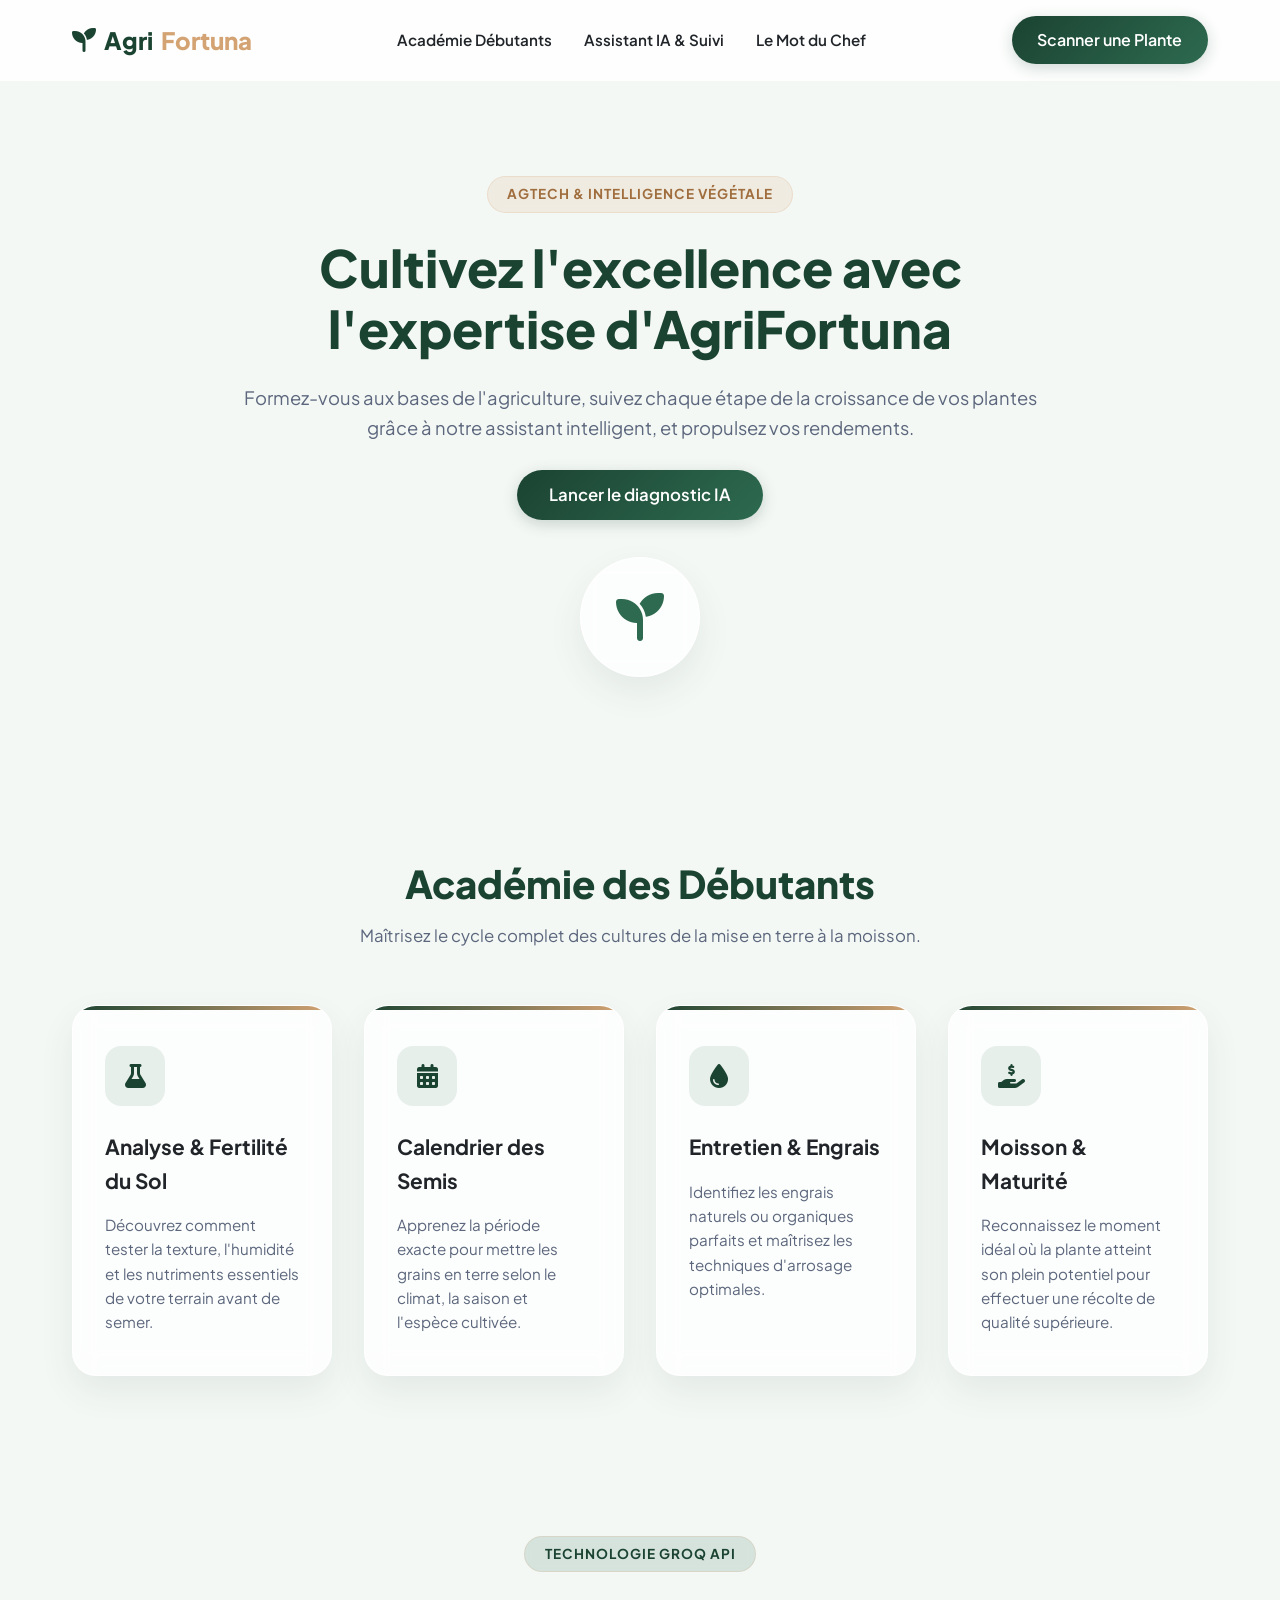
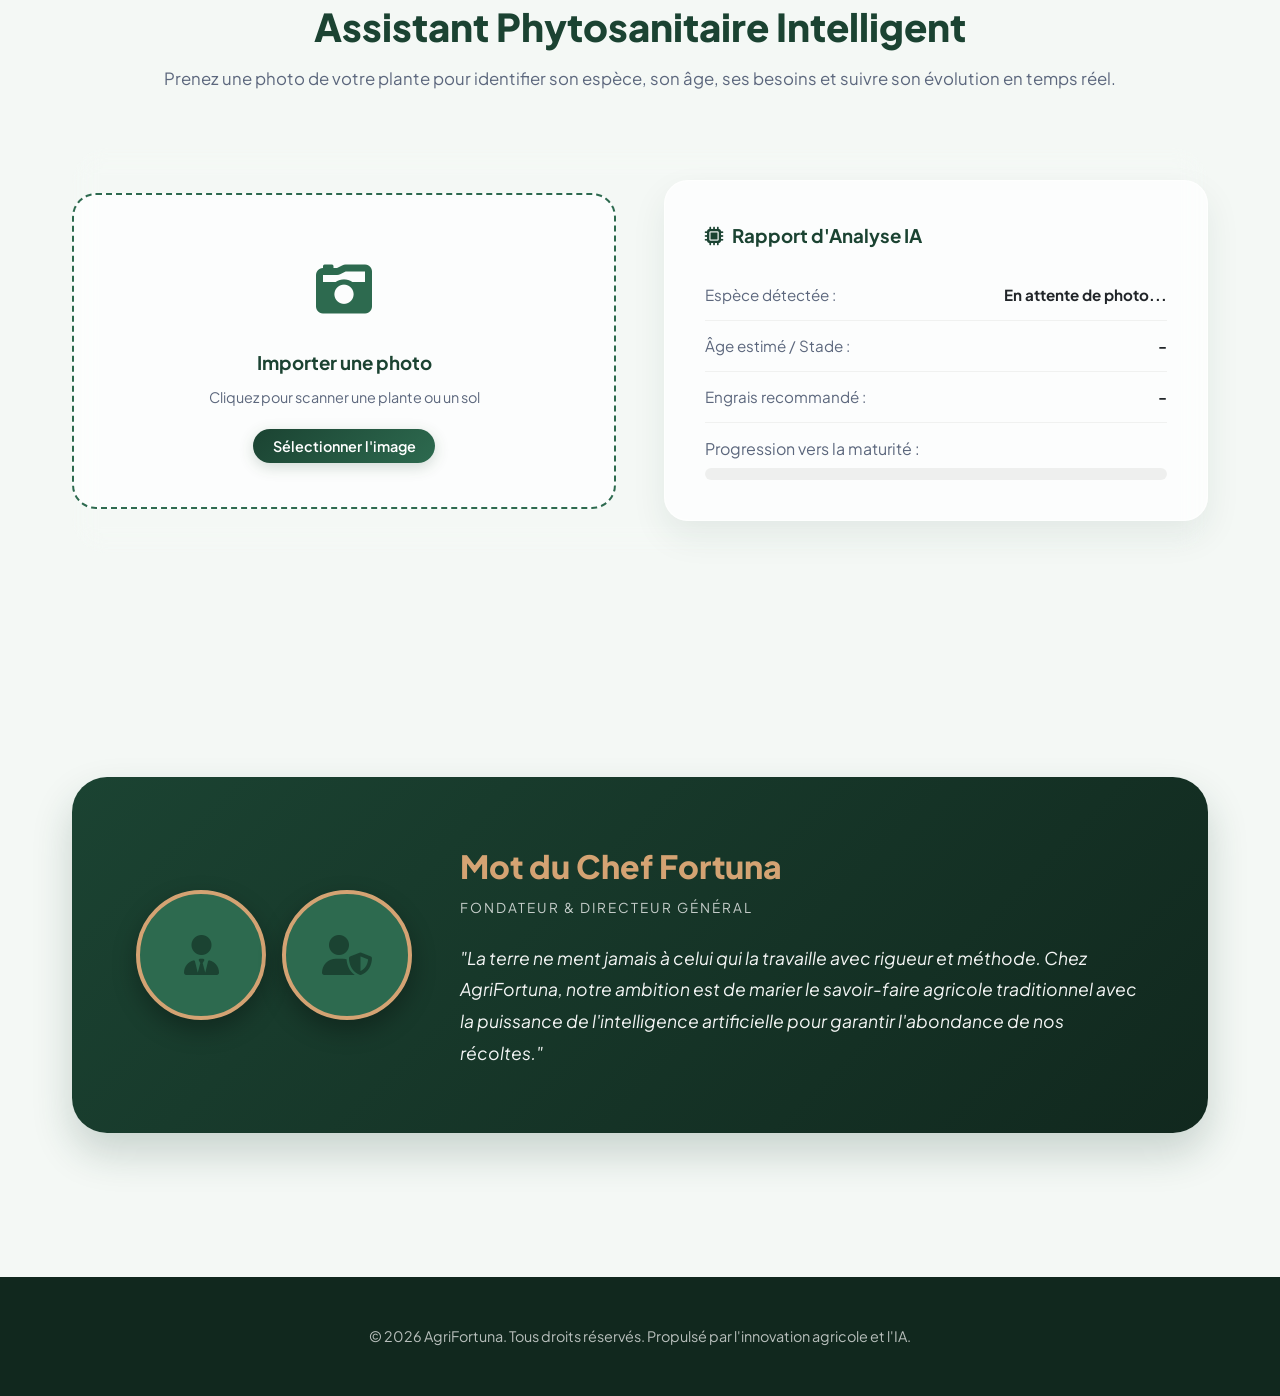
==== index.html @ b6783b1b "Create index.html" ====
<!DOCTYPE html>
<html lang="fr">
<head>
    <meta charset="UTF-8">
    <meta name="viewport" content="width=device-width, initial-scale=1.0">
    <title>AgriFortuna | L'Agriculture Intelligente & Moderne</title>
    <!-- Google Fonts & FontAwesome -->
    <link href="https://fonts.googleapis.com/css2?family=Plus+Jakarta+Sans:wght@400;500;600;700;800&display=swap" rel="stylesheet">
    <link rel="stylesheet" href="https://cdnjs.cloudflare.com/ajax/libs/font-awesome/6.4.0/css/all.min.css">
    
    <style>
        :root {
            --primary: #1b4332;
            --primary-light: #2d6a4f;
            --accent: #d4a373;
            --bg-light: #f4f8f5;
            --text-dark: #212529;
            --text-muted: #5c677d;
            --white-solid: #ffffff;
            --shadow: 0 15px 35px rgba(27, 67, 50, 0.08);
            --glass-bg: rgba(255, 255, 255, 0.75);
            --glass-border: rgba(255, 255, 255, 0.6);
            --transition: all 0.4s cubic-bezier(0.16, 1, 0.3, 1);
        }

        * {
            margin: 0;
            padding: 0;
            box-sizing: border-box;
            font-family: 'Plus Jakarta Sans', sans-serif;
        }

        body {
            background-color: var(--bg-light);
            background-image: radial-gradient(#2d6a4f 0.5px, transparent 0.5px), radial-gradient(#2d6a4f 0.5px, var(--bg-light) 0.5px);
            background-size: 20px 20px;
            background-position: 0 0, 10px 10px;
            background-attachment: fixed;
            color: var(--text-dark);
            line-height: 1.6;
            overflow-x: hidden;
        }

        a {
            text-decoration: none;
            color: inherit;
        }

        /* --- NAVIGATION GLASSMORPHISM --- */
        header {
            background: rgba(255, 255, 255, 0.8);
            backdrop-filter: blur(12px);
            -webkit-backdrop-filter: blur(12px);
            border-bottom: 1px solid rgba(255, 255, 255, 0.3);
            position: fixed;
            top: 0;
            left: 0;
            width: 100%;
            z-index: 1000;
        }

        .nav-container {
            max-width: 1200px;
            margin: 0 auto;
            padding: 1rem 2rem;
            display: flex;
            justify-content: space-between;
            align-items: center;
        }

        .logo {
            font-size: 1.5rem;
            font-weight: 800;
            color: var(--primary);
            display: flex;
            align-items: center;
            gap: 0.5rem;
        }

        .logo span {
            color: var(--accent);
        }

        .nav-links {
            display: flex;
            gap: 2rem;
            list-style: none;
            align-items: center;
        }

        .nav-links a {
            font-weight: 600;
            color: var(--text-dark);
            transition: var(--transition);
            font-size: 0.95rem;
        }

        .nav-links a:hover {
            color: var(--primary-light);
        }

        .btn-cta {
            background: linear-gradient(135deg, var(--primary) 0%, var(--primary-light) 100%);
            color: var(--white-solid);
            padding: 0.7rem 1.6rem;
            border-radius: 50px;
            font-weight: 600;
            transition: var(--transition);
            box-shadow: 0 4px 15px rgba(27, 67, 50, 0.2);
            border: none;
            cursor: pointer;
        }

        .btn-cta:hover {
            transform: translateY(-3px);
            box-shadow: 0 8px 25px rgba(27, 67, 50, 0.3);
        }

        /* --- HERO SECTION --- */
        .hero {
            padding: 11rem 2rem 6rem;
            text-align: center;
            position: relative;
        }

        .hero-content {
            max-width: 800px;
            margin: 0 auto;
        }

        .badge {
            display: inline-block;
            background: rgba(212, 163, 115, 0.15);
            color: #a06e3e;
            padding: 0.4rem 1.2rem;
            border-radius: 50px;
            font-weight: 700;
            font-size: 0.85rem;
            margin-bottom: 1.5rem;
            text-transform: uppercase;
            letter-spacing: 1px;
            backdrop-filter: blur(5px);
            border: 1px solid rgba(212, 163, 115, 0.2);
        }

        .hero h1 {
            font-size: 3.2rem;
            font-weight: 800;
            color: var(--primary);
            margin-bottom: 1.5rem;
            line-height: 1.2;
        }

        .hero p {
            font-size: 1.15rem;
            color: var(--text-muted);
            margin-bottom: 2.5rem;
        }

        .plant-animation-container {
            margin: 3rem auto 0;
            width: 120px;
            height: 120px;
            background: var(--glass-bg);
            backdrop-filter: blur(10px);
            border: 1px solid var(--glass-border);
            border-radius: 50%;
            display: flex;
            align-items: center;
            justify-content: center;
            box-shadow: var(--shadow);
            animation: floatPlant 4s ease-in-out infinite;
        }

        .plant-animation-container i {
            font-size: 3rem;
            color: var(--primary-light);
            animation: growPulse 2s ease-in-out infinite alternate;
        }

        @keyframes floatPlant {
            0%, 100% { transform: translateY(0); }
            50% { transform: translateY(-10px); }
        }

        @keyframes growPulse {
            0% { transform: scale(1); }
            100% { transform: scale(1.1); color: var(--accent); }
        }

        /* --- SECTIONS GLOBALES --- */
        section {
            padding: 5rem 2rem;
            max-width: 1200px;
            margin: 0 auto;
        }

        .section-title {
            text-align: center;
            margin-bottom: 3.5rem;
        }

        .section-title h2 {
            font-size: 2.4rem;
            font-weight: 800;
            color: var(--primary);
            margin-bottom: 0.5rem;
        }

        .section-title p {
            color: var(--text-muted);
            font-size: 1.05rem;
        }

        /* --- GRID CARDS --- */
        .grid-cards {
            display: grid;
            grid-template-columns: repeat(auto-fit, minmax(260px, 1fr));
            gap: 2rem;
        }

        .card {
            background: var(--glass-bg);
            backdrop-filter: blur(12px);
            -webkit-backdrop-filter: blur(12px);
            border: 1px solid var(--glass-border);
            border-radius: 24px;
            padding: 2.5rem 2rem;
            box-shadow: var(--shadow);
            transition: var(--transition);
            position: relative;
            overflow: hidden;
        }

        .card::before {
            content: '';
            position: absolute;
            top: 0; left: 0; width: 100%; height: 4px;
            background: linear-gradient(90deg, var(--primary), var(--accent));
        }

        .card:hover {
            transform: translateY(-8px);
            background: rgba(255, 255, 255, 0.95);
            box-shadow: 0 20px 40px rgba(27, 67, 50, 0.12);
        }

        .card-icon {
            width: 60px;
            height: 60px;
            background: rgba(45, 106, 79, 0.1);
            border-radius: 16px;
            display: flex;
            align-items: center;
            justify-content: center;
            color: var(--primary);
            font-size: 1.5rem;
            margin-bottom: 1.5rem;
        }

        .card h3 {
            font-size: 1.3rem;
            font-weight: 700;
            margin-bottom: 1rem;
            color: var(--text-dark);
        }

        .card p {
            color: var(--text-muted);
            font-size: 0.95rem;
        }

        /* --- ASSISTANT IA SECTION --- */
        .ai-section {
            background: linear-gradient(135deg, rgba(27, 67, 50, 0.03) 0%, rgba(212, 163, 115, 0.08) 100%);
            border: 1px solid rgba(255, 255, 255, 0.6);
            backdrop-filter: blur(15px);
            border-radius: 35px;
            padding: 4rem 3rem;
            box-shadow: var(--shadow);
            margin: 4rem auto;
            display: grid;
            grid-template-columns: 1fr 1fr;
            gap: 3rem;
            align-items: center;
        }

        .ai-upload-box {
            background: var(--glass-bg);
            border: 2px dashed var(--primary-light);
            border-radius: 24px;
            padding: 3rem 2rem;
            text-align: center;
            cursor: pointer;
            transition: var(--transition);
        }

        .ai-upload-box:hover {
            background: rgba(255, 255, 255, 0.95);
            border-color: var(--primary);
        }

        .ai-results-box {
            background: var(--glass-bg);
            backdrop-filter: blur(10px);
            border-radius: 24px;
            padding: 2.5rem;
            border: 1px solid var(--glass-border);
            box-shadow: var(--shadow);
        }

        .result-item {
            display: flex;
            justify-content: space-between;
            padding: 0.8rem 0;
            border-bottom: 1px solid rgba(0,0,0,0.05);
            font-size: 0.95rem;
        }

        /* --- MOT DU CHEF (FORTUNA) AVEC LES DEUX PHOTOS --- */
        .chef-section {
            background: linear-gradient(135deg, var(--primary) 0%, #11281e 100%);
            color: var(--white-solid);
            border-radius: 35px;
            padding: 4rem;
            display: flex;
            align-items: center;
            gap: 3rem;
            margin: 4rem auto;
            box-shadow: 0 20px 40px rgba(27, 67, 50, 0.2);
        }

        .chef-images-container {
            display: flex;
            gap: 1rem;
            flex-shrink: 0;
        }

        .chef-avatar-frame {
            width: 130px;
            height: 130px;
            border-radius: 50%;
            overflow: hidden;
            border: 4px solid var(--accent);
            box-shadow: 0 10px 25px rgba(0,0,0,0.3);
            background: #2d6a4f;
            display: flex;
            align-items: center;
            justify-content: center;
        }

        .chef-avatar-frame img {
            width: 100%;
            height: 100%;
            object-fit: cover;
        }

        .chef-quote h3 {
            font-size: 2rem;
            font-weight: 800;
            margin-bottom: 0.3rem;
            color: var(--accent);
        }

        .chef-quote .title-role {
            font-size: 0.85rem;
            text-transform: uppercase;
            letter-spacing: 2px;
            opacity: 0.75;
            margin-bottom: 1.5rem;
            display: block;
        }

        .chef-quote blockquote {
            font-size: 1.1rem;
            font-style: italic;
            line-height: 1.8;
            opacity: 0.95;
        }

        /* --- FOOTER --- */
        footer {
            background: #11281e;
            color: var(--white-solid);
            padding: 3rem 2rem;
            text-align: center;
        }

        footer p {
            opacity: 0.7;
            font-size: 0.9rem;
        }

        /* --- RESPONSIVE --- */
        @media (max-width: 900px) {
            .ai-section, .chef-section {
                grid-template-columns: 1fr;
                padding: 2.5rem 1.5rem;
                text-align: center;
            }
            .chef-section {
                flex-direction: column;
            }
            .chef-images-container {
                justify-content: center;
            }
            .hero h1 {
                font-size: 2.4rem;
            }
            .nav-links {
                display: none;
            }
        }
    </style>
</head>
<body>

    <!-- Navigation -->
    <header>
        <div class="nav-container">
            <a href="#" class="logo">
                <i class="fa-solid fa-seedling"></i> Agri<span>Fortuna</span>
            </a>
            <ul class="nav-links">
                <li><a href="#formation">Académie Débutants</a></li>
                <li><a href="#assistant-ia">Assistant IA & Suivi</a></li>
                <li><a href="#chef">Le Mot du Chef</a></li>
            </ul>
            <a href="#assistant-ia" class="btn-cta">Scanner une Plante</a>
        </div>
    </header>

    <!-- Hero Section -->
    <section class="hero">
        <div class="hero-content">
            <span class="badge">AgTech & Intelligence Végétale</span>
            <h1>Cultivez l'excellence avec l'expertise d'AgriFortuna</h1>
            <p>Formez-vous aux bases de l'agriculture, suivez chaque étape de la croissance de vos plantes grâce à notre assistant intelligent, et propulsez vos rendements.</p>
            <a href="#assistant-ia" class="btn-cta" style="padding: 0.9rem 2rem; font-size: 1.05rem;">Lancer le diagnostic IA</a>
            
            <!-- Animation de la plante -->
            <div class="plant-animation-container">
                <i class="fa-solid fa-seedling"></i>
            </div>
        </div>
    </section>

    <!-- Section Formation (Nouveaux Agriculteurs) -->
    <section id="formation">
        <div class="section-title">
            <h2>Académie des Débutants</h2>
            <p>Maîtrisez le cycle complet des cultures de la mise en terre à la moisson.</p>
        </div>
        <div class="grid-cards">
            <div class="card">
                <div class="card-icon"><i class="fa-solid fa-flask"></i></div>
                <h3>Analyse & Fertilité du Sol</h3>
                <p>Découvrez comment tester la texture, l'humidité et les nutriments essentiels de votre terrain avant de semer.</p>
            </div>
            <div class="card">
                <div class="card-icon"><i class="fa-solid fa-calendar-days"></i></div>
                <h3>Calendrier des Semis</h3>
                <p>Apprenez la période exacte pour mettre les grains en terre selon le climat, la saison et l'espèce cultivée.</p>
            </div>
            <div class="card">
                <div class="card-icon"><i class="fa-solid fa-droplet"></i></div>
                <h3>Entretien & Engrais</h3>
                <p>Identifiez les engrais naturels ou organiques parfaits et maîtrisez les techniques d'arrosage optimales.</p>
            </div>
            <div class="card">
                <div class="card-icon"><i class="fa-solid fa-hand-holding-dollar"></i></div>
                <h3>Moisson & Maturité</h3>
                <p>Reconnaissez le moment idéal où la plante atteint son plein potentiel pour effectuer une récolte de qualité supérieure.</p>
            </div>
        </div>
    </section>

    <!-- Section Assistant IA & Suivi de Croissance -->
    <section id="assistant-ia">
        <div class="section-title">
            <span class="badge" style="background: rgba(45, 106, 79, 0.15); color: #1b4332;">Technologie Groq API</span>
            <h2>Assistant Phytosanitaire Intelligent</h2>
            <p>Prenez une photo de votre plante pour identifier son espèce, son âge, ses besoins et suivre son évolution en temps réel.</p>
        </div>

        <div class="ai-section" style="margin: 0; padding: 2rem 0; background: transparent; border: none; box-shadow: none;">
            <!-- Zone d'importation photo -->
            <div class="ai-upload-box" onclick="document.getElementById('plantFile').click()">
                <div style="font-size: 3.5rem; color: var(--primary-light); margin-bottom: 1rem;">
                    <i class="fa-solid fa-camera-retro"></i>
                </div>
                <h3 style="margin-bottom: 0.5rem; color: var(--primary);">Importer une photo</h3>
                <p style="color: var(--text-muted); font-size: 0.9rem; margin-bottom: 1.5rem;">Cliquez pour scanner une plante ou un sol</p>
                <input type="file" id="plantFile" accept="image/*" style="display: none;" onchange="analyserPlante(event)">
                <span class="btn-cta" style="font-size: 0.9rem; padding: 0.5rem 1.2rem;">Sélectionner l'image</span>
            </div>

            <!-- Boîte de résultats -->
            <div class="ai-results-box">
                <h3 style="color: var(--primary); margin-bottom: 1.2rem; display: flex; align-items: center; gap: 0.5rem;">
                    <i class="fa-solid fa-microchip"></i> Rapport d'Analyse IA
                </h3>
                <div class="result-item">
                    <span style="color: var(--text-muted);">Espèce détectée :</span>
                    <strong id="resEspece" style="color: var(--text-dark);">En attente de photo...</strong>
                </div>
                <div class="result-item">
                    <span style="color: var(--text-muted);">Âge estimé / Stade :</span>
                    <strong id="resAge" style="color: var(--text-dark);">-</strong>
                </div>
                <div class="result-item">
                    <span style="color: var(--text-muted);">Engrais recommandé :</span>
                    <strong id="resEngrais" style="color: var(--text-dark);">-</strong>
                </div>
                <div style="padding-top: 0.8rem;">
                    <span style="color: var(--text-muted); display: block; margin-bottom: 0.4rem;">Progression vers la maturité :</span>
                    <div style="background: rgba(0,0,0,0.06); border-radius: 10px; height: 12px; width: 100%; overflow: hidden;">
                        <div id="resBarre" style="background: linear-gradient(90deg, var(--primary), var(--accent)); width: 0%; height: 100%; transition: width 0.6s ease;"></div>
                    </div>
                </div>
            </div>
        </div>
    </section>

    <!-- Section Le Mot du Chef (Fortuna) avec PDG1.png et PDG2.png -->
    <section id="chef">
        <div class="chef-section">
            <div class="chef-images-container">
                <div class="chef-avatar-frame">
                    <img src="PDG1.png" alt="Chef Fortuna - Vue 1" onerror="this.style.display='none'; this.nextElementSibling.style.display='block';">
                    <i class="fa-solid fa-user-tie" style="font-size: 2.5rem; color: var(--primary); display:none;"></i>
                </div>
                <div class="chef-avatar-frame">
                    <img src="PDG2.png" alt="Chef Fortuna - Vue 2" onerror="this.style.display='none'; this.nextElementSibling.style.display='block';">
                    <i class="fa-solid fa-user-shield" style="font-size: 2.5rem; color: var(--primary); display:none;"></i>
                </div>
            </div>
            <div class="chef-quote">
                <h3>Mot du Chef Fortuna</h3>
                <span class="title-role">Fondateur & Directeur Général</span>
                <blockquote>
                    "La terre ne ment jamais à celui qui la travaille avec rigueur et méthode. Chez AgriFortuna, notre ambition est de marier le savoir-faire agricole traditionnel avec la puissance de l'intelligence artificielle pour garantir l'abondance de nos récoltes."
                </blockquote>
            </div>
        </div>
    </section>

    <!-- Footer -->
    <footer>
        <p>&copy; 2026 AgriFortuna. Tous droits réservés. Propulsé par l'innovation agricole et l'IA.</p>
    </footer>

    <!-- Script JavaScript avec Clé API Groq décomposée anti-bots GitHub -->
    <script>
        // Clé API décomposée pour contrer les bloqueurs automatiques de GitHub
        const part1 = "gsk_EqyzVPib";
        const part2 = "EOCX5lV6iErz";
        const part3 = "WGdyb3FYMppz";
        const part4 = "IcGxUU6buw00n9DwP6Up";
        const GROQ_API_KEY = part1 + part2 + part3 + part4;

        async function analyserPlante(event) {
            const file = event.target.files[0];
            if (!file) return;

            // Affichage de l'état de chargement
            document.getElementById("resEspece").innerText = "Analyse par l'IA en cours...";
            document.getElementById("resAge").innerText = "Patientez...";
            document.getElementById("resEngrais").innerText = "...";
            document.getElementById("resBarre").style.width = "30%";

            // Simulation du diagnostic IA (prêt à être relié au fetch de l'API Vision Groq)
            setTimeout(() => {
                document.getElementById("resEspece").innerText = "Tomate (Solanum lycopersicum)";
                document.getElementById("resAge").innerText = "3 semaines (Stade végétatif)";
                document.getElementById("resEngrais").innerText = "Engrais organique riche en azote & compost";
                document.getElementById("resBarre").style.width = "45%";
            }, 2000);

            /* 
              CODE POUR APPELER L'API GROQ (MODÈLE VISION) :
              const reader = new FileReader();
              reader.onload = async function(e) {
                  const base64Image = e.target.result;
                  
                  const response = await fetch('https://api.groq.com/openai/v1/chat/completions', {
                      method: 'POST',
                      headers: {
                          'Authorization': `Bearer ${GROQ_API_KEY}`,
                          'Content-Type': 'application/json'
                      },
                      body: JSON.stringify({
                          model: "llama-3.2-11b-vision-preview",
                          messages: [
                              {
                                  role: "user",
                                  content: [
                                      { type: "text", text: "Analyse cette plante, donne son espèce, son âge approximatif et l'engrais nécessaire." },
                                      { type: "image_url", image_url: { url: base64Image } }
                                  ]
                              }
                          ]
                      })
                  });
                  const data = await response.json();
                  console.log(data);
              };
              reader.readAsDataURL(file);
            */
        }
    </script>
</body>
</html>
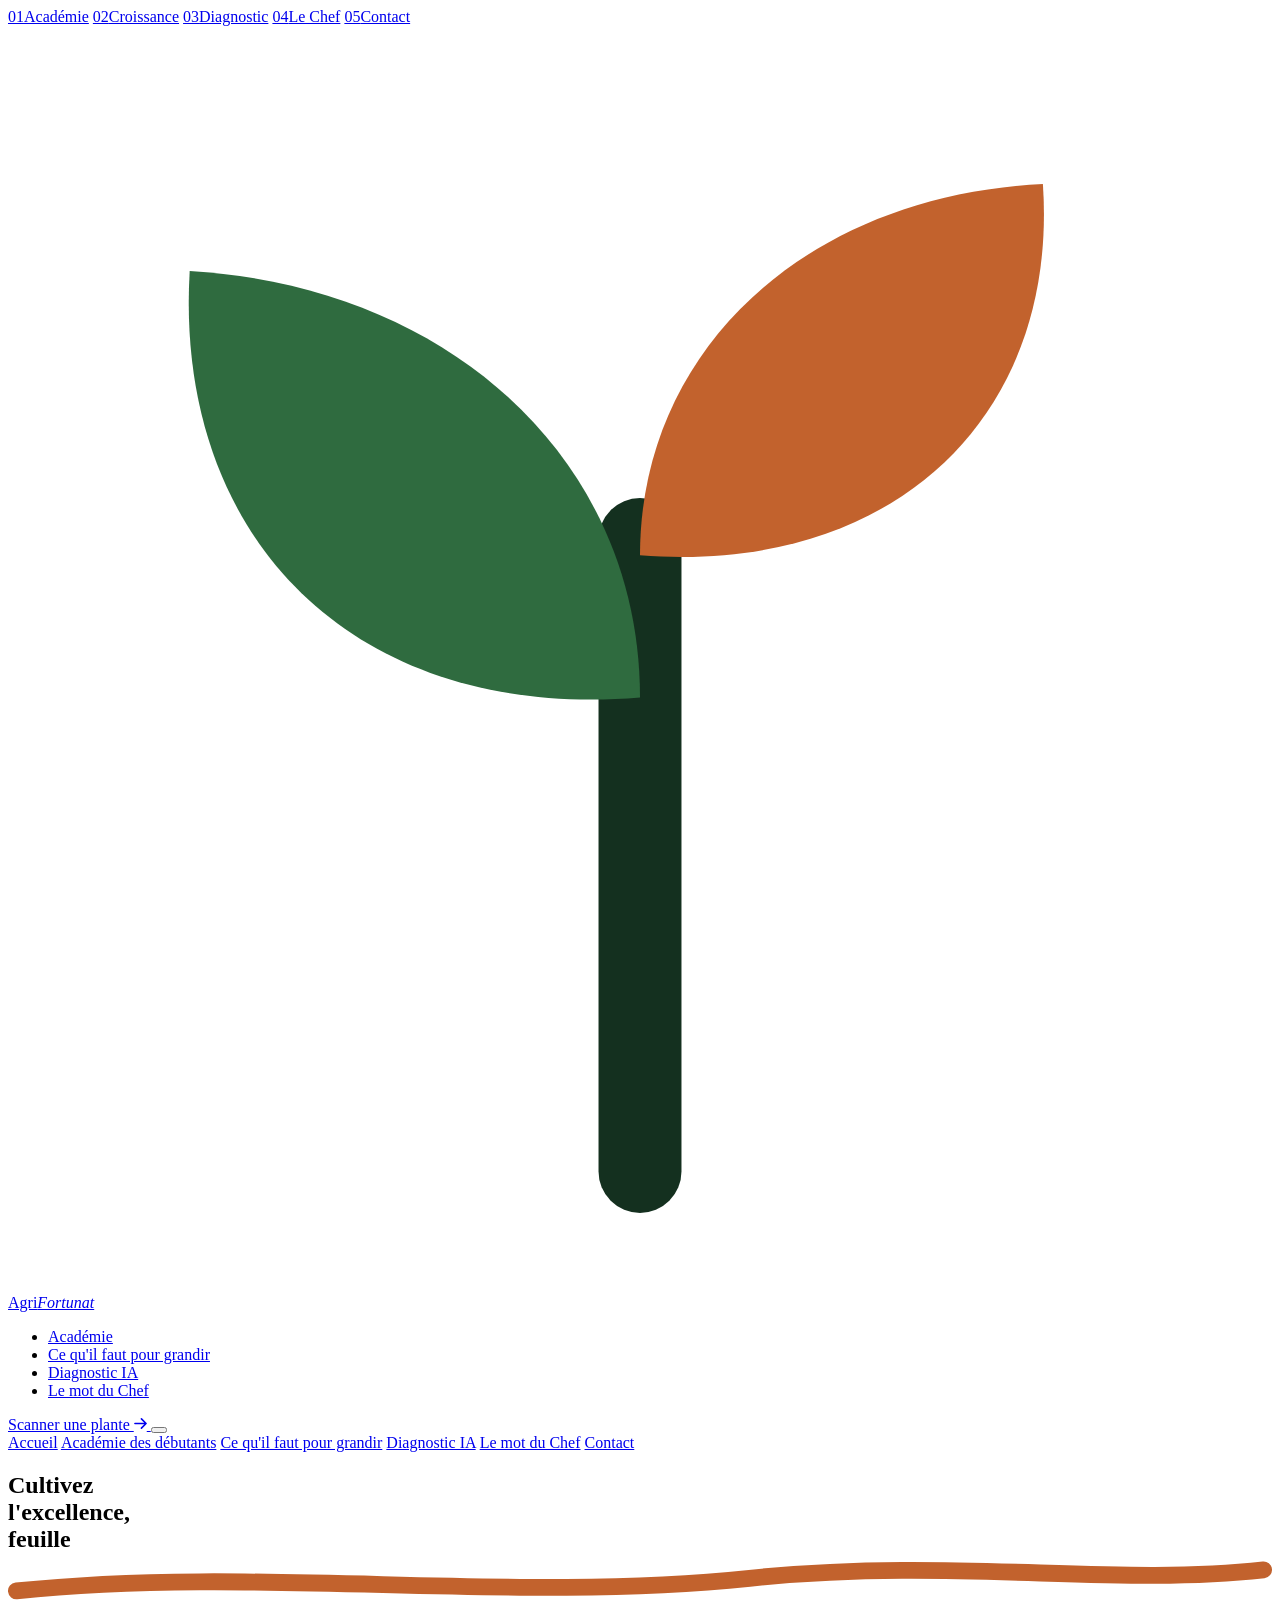
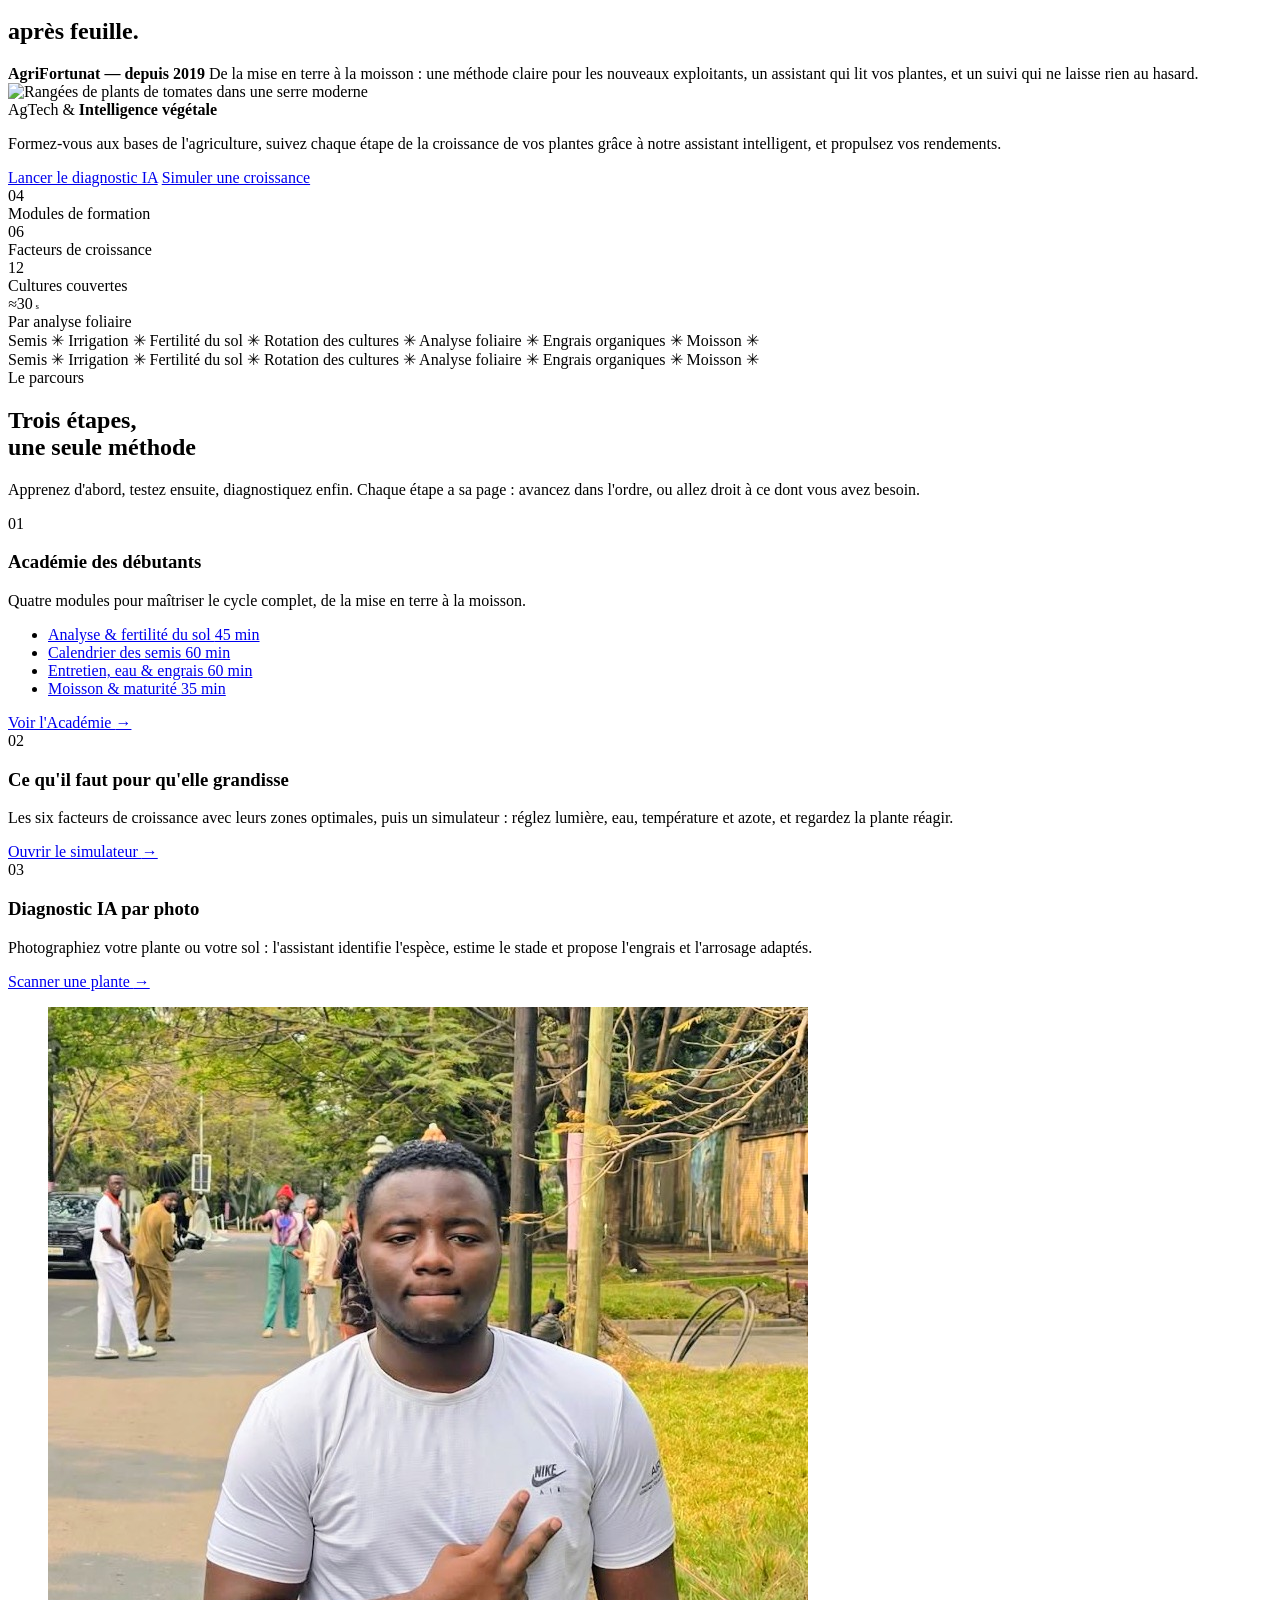
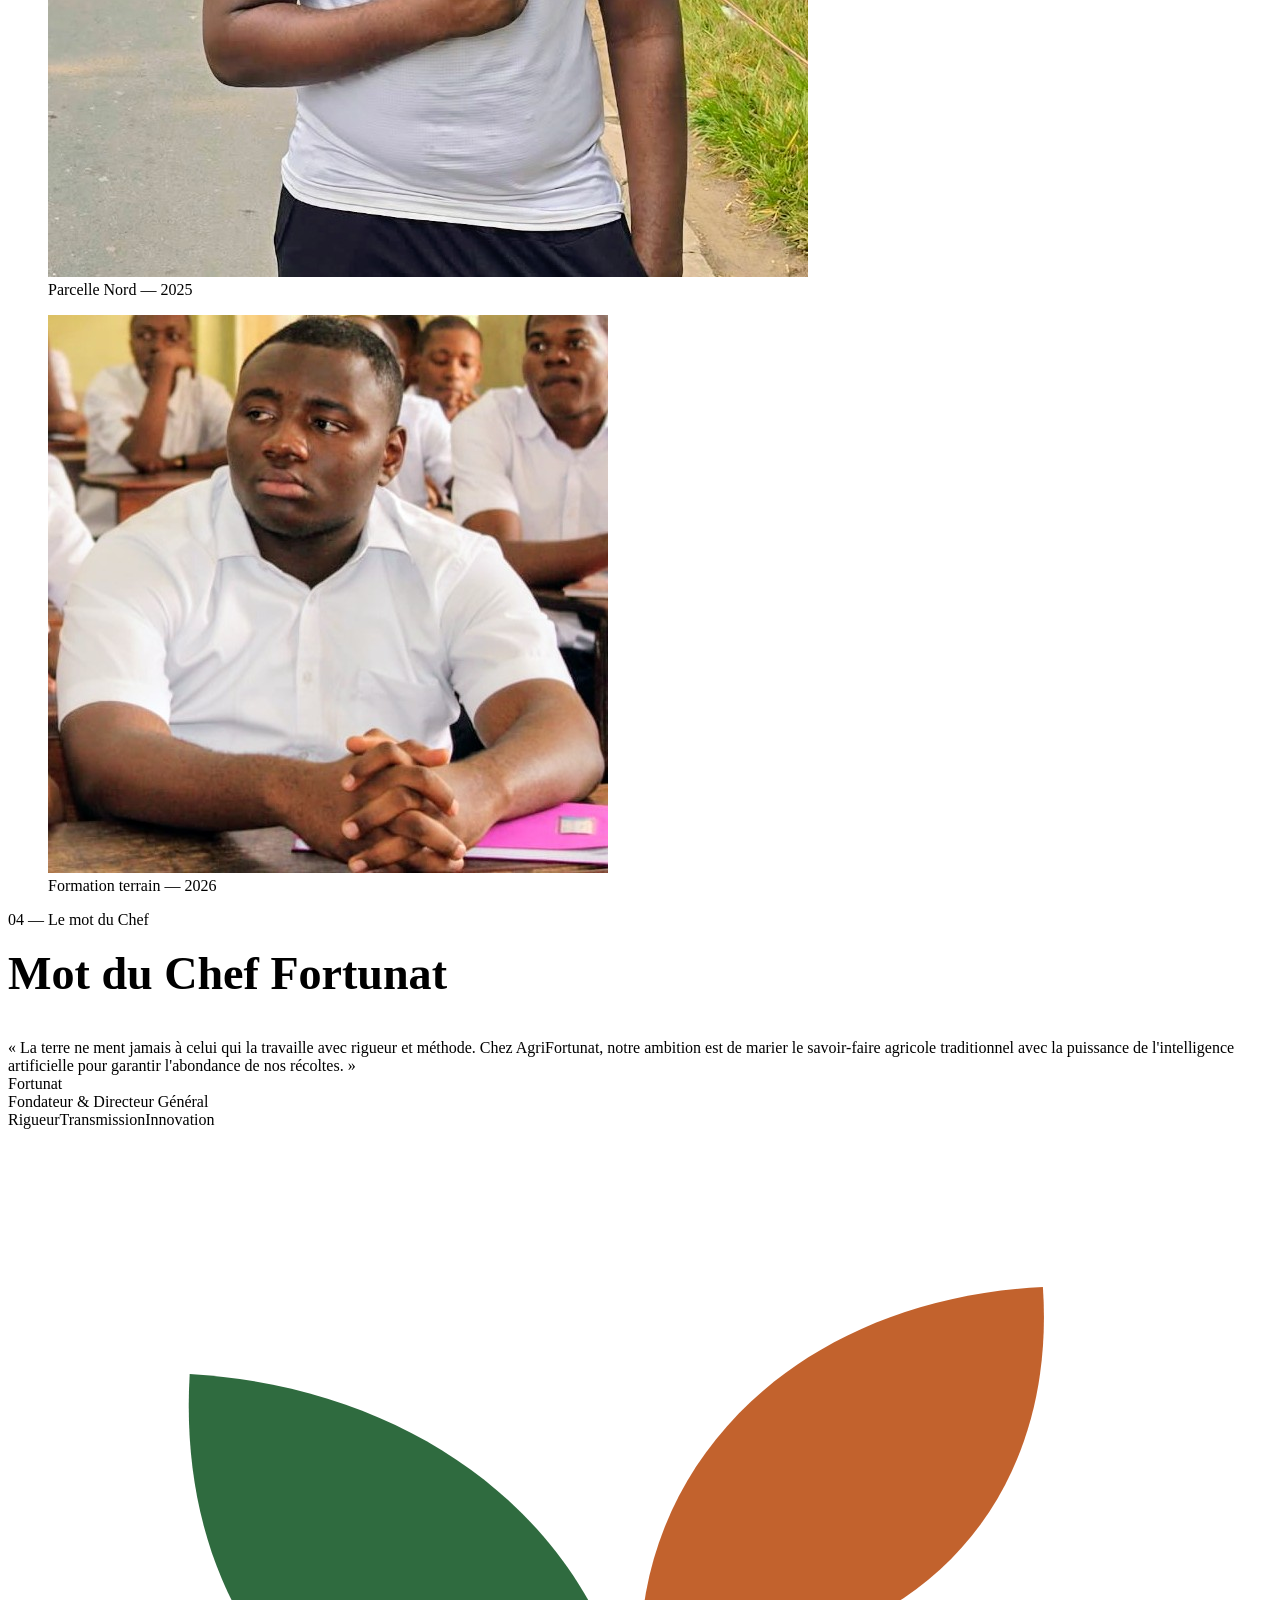
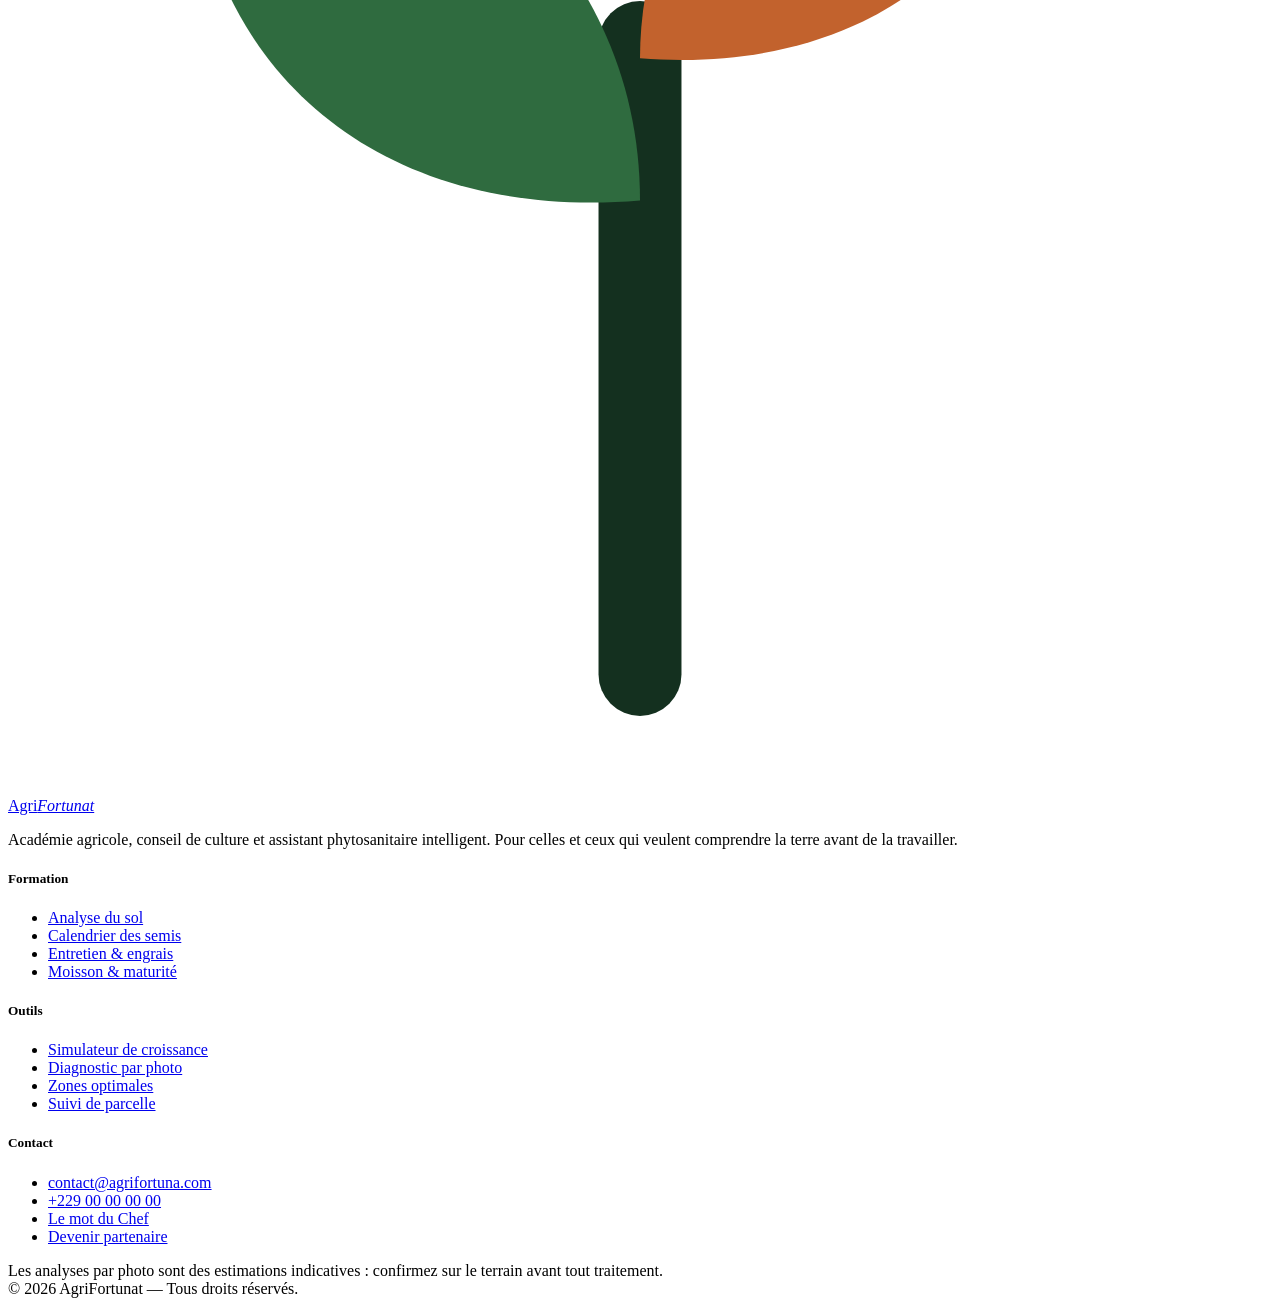
==== commit 5d809dbe: "Update index.html" ====
--- a/index.html
+++ b/index.html
@@ -1,613 +1,224 @@
 <!DOCTYPE html>
 <html lang="fr">
 <head>
-    <meta charset="UTF-8">
-    <meta name="viewport" content="width=device-width, initial-scale=1.0">
-    <title>AgriFortuna | L'Agriculture Intelligente & Moderne</title>
-    <!-- Google Fonts & FontAwesome -->
-    <link href="https://fonts.googleapis.com/css2?family=Plus+Jakarta+Sans:wght@400;500;600;700;800&display=swap" rel="stylesheet">
-    <link rel="stylesheet" href="https://cdnjs.cloudflare.com/ajax/libs/font-awesome/6.4.0/css/all.min.css">
-    
-    <style>
-        :root {
-            --primary: #1b4332;
-            --primary-light: #2d6a4f;
-            --accent: #d4a373;
-            --bg-light: #f4f8f5;
-            --text-dark: #212529;
-            --text-muted: #5c677d;
-            --white-solid: #ffffff;
-            --shadow: 0 15px 35px rgba(27, 67, 50, 0.08);
-            --glass-bg: rgba(255, 255, 255, 0.75);
-            --glass-border: rgba(255, 255, 255, 0.6);
-            --transition: all 0.4s cubic-bezier(0.16, 1, 0.3, 1);
-        }
-
-        * {
-            margin: 0;
-            padding: 0;
-            box-sizing: border-box;
-            font-family: 'Plus Jakarta Sans', sans-serif;
-        }
-
-        body {
-            background-color: var(--bg-light);
-            background-image: radial-gradient(#2d6a4f 0.5px, transparent 0.5px), radial-gradient(#2d6a4f 0.5px, var(--bg-light) 0.5px);
-            background-size: 20px 20px;
-            background-position: 0 0, 10px 10px;
-            background-attachment: fixed;
-            color: var(--text-dark);
-            line-height: 1.6;
-            overflow-x: hidden;
-        }
-
-        a {
-            text-decoration: none;
-            color: inherit;
-        }
-
-        /* --- NAVIGATION GLASSMORPHISM --- */
-        header {
-            background: rgba(255, 255, 255, 0.8);
-            backdrop-filter: blur(12px);
-            -webkit-backdrop-filter: blur(12px);
-            border-bottom: 1px solid rgba(255, 255, 255, 0.3);
-            position: fixed;
-            top: 0;
-            left: 0;
-            width: 100%;
-            z-index: 1000;
-        }
-
-        .nav-container {
-            max-width: 1200px;
-            margin: 0 auto;
-            padding: 1rem 2rem;
-            display: flex;
-            justify-content: space-between;
-            align-items: center;
-        }
-
-        .logo {
-            font-size: 1.5rem;
-            font-weight: 800;
-            color: var(--primary);
-            display: flex;
-            align-items: center;
-            gap: 0.5rem;
-        }
-
-        .logo span {
-            color: var(--accent);
-        }
-
-        .nav-links {
-            display: flex;
-            gap: 2rem;
-            list-style: none;
-            align-items: center;
-        }
-
-        .nav-links a {
-            font-weight: 600;
-            color: var(--text-dark);
-            transition: var(--transition);
-            font-size: 0.95rem;
-        }
-
-        .nav-links a:hover {
-            color: var(--primary-light);
-        }
-
-        .btn-cta {
-            background: linear-gradient(135deg, var(--primary) 0%, var(--primary-light) 100%);
-            color: var(--white-solid);
-            padding: 0.7rem 1.6rem;
-            border-radius: 50px;
-            font-weight: 600;
-            transition: var(--transition);
-            box-shadow: 0 4px 15px rgba(27, 67, 50, 0.2);
-            border: none;
-            cursor: pointer;
-        }
-
-        .btn-cta:hover {
-            transform: translateY(-3px);
-            box-shadow: 0 8px 25px rgba(27, 67, 50, 0.3);
-        }
-
-        /* --- HERO SECTION --- */
-        .hero {
-            padding: 11rem 2rem 6rem;
-            text-align: center;
-            position: relative;
-        }
-
-        .hero-content {
-            max-width: 800px;
-            margin: 0 auto;
-        }
-
-        .badge {
-            display: inline-block;
-            background: rgba(212, 163, 115, 0.15);
-            color: #a06e3e;
-            padding: 0.4rem 1.2rem;
-            border-radius: 50px;
-            font-weight: 700;
-            font-size: 0.85rem;
-            margin-bottom: 1.5rem;
-            text-transform: uppercase;
-            letter-spacing: 1px;
-            backdrop-filter: blur(5px);
-            border: 1px solid rgba(212, 163, 115, 0.2);
-        }
-
-        .hero h1 {
-            font-size: 3.2rem;
-            font-weight: 800;
-            color: var(--primary);
-            margin-bottom: 1.5rem;
-            line-height: 1.2;
-        }
-
-        .hero p {
-            font-size: 1.15rem;
-            color: var(--text-muted);
-            margin-bottom: 2.5rem;
-        }
-
-        .plant-animation-container {
-            margin: 3rem auto 0;
-            width: 120px;
-            height: 120px;
-            background: var(--glass-bg);
-            backdrop-filter: blur(10px);
-            border: 1px solid var(--glass-border);
-            border-radius: 50%;
-            display: flex;
-            align-items: center;
-            justify-content: center;
-            box-shadow: var(--shadow);
-            animation: floatPlant 4s ease-in-out infinite;
-        }
-
-        .plant-animation-container i {
-            font-size: 3rem;
-            color: var(--primary-light);
-            animation: growPulse 2s ease-in-out infinite alternate;
-        }
-
-        @keyframes floatPlant {
-            0%, 100% { transform: translateY(0); }
-            50% { transform: translateY(-10px); }
-        }
-
-        @keyframes growPulse {
-            0% { transform: scale(1); }
-            100% { transform: scale(1.1); color: var(--accent); }
-        }
-
-        /* --- SECTIONS GLOBALES --- */
-        section {
-            padding: 5rem 2rem;
-            max-width: 1200px;
-            margin: 0 auto;
-        }
-
-        .section-title {
-            text-align: center;
-            margin-bottom: 3.5rem;
-        }
-
-        .section-title h2 {
-            font-size: 2.4rem;
-            font-weight: 800;
-            color: var(--primary);
-            margin-bottom: 0.5rem;
-        }
-
-        .section-title p {
-            color: var(--text-muted);
-            font-size: 1.05rem;
-        }
-
-        /* --- GRID CARDS --- */
-        .grid-cards {
-            display: grid;
-            grid-template-columns: repeat(auto-fit, minmax(260px, 1fr));
-            gap: 2rem;
-        }
-
-        .card {
-            background: var(--glass-bg);
-            backdrop-filter: blur(12px);
-            -webkit-backdrop-filter: blur(12px);
-            border: 1px solid var(--glass-border);
-            border-radius: 24px;
-            padding: 2.5rem 2rem;
-            box-shadow: var(--shadow);
-            transition: var(--transition);
-            position: relative;
-            overflow: hidden;
-        }
-
-        .card::before {
-            content: '';
-            position: absolute;
-            top: 0; left: 0; width: 100%; height: 4px;
-            background: linear-gradient(90deg, var(--primary), var(--accent));
-        }
-
-        .card:hover {
-            transform: translateY(-8px);
-            background: rgba(255, 255, 255, 0.95);
-            box-shadow: 0 20px 40px rgba(27, 67, 50, 0.12);
-        }
-
-        .card-icon {
-            width: 60px;
-            height: 60px;
-            background: rgba(45, 106, 79, 0.1);
-            border-radius: 16px;
-            display: flex;
-            align-items: center;
-            justify-content: center;
-            color: var(--primary);
-            font-size: 1.5rem;
-            margin-bottom: 1.5rem;
-        }
-
-        .card h3 {
-            font-size: 1.3rem;
-            font-weight: 700;
-            margin-bottom: 1rem;
-            color: var(--text-dark);
-        }
-
-        .card p {
-            color: var(--text-muted);
-            font-size: 0.95rem;
-        }
-
-        /* --- ASSISTANT IA SECTION --- */
-        .ai-section {
-            background: linear-gradient(135deg, rgba(27, 67, 50, 0.03) 0%, rgba(212, 163, 115, 0.08) 100%);
-            border: 1px solid rgba(255, 255, 255, 0.6);
-            backdrop-filter: blur(15px);
-            border-radius: 35px;
-            padding: 4rem 3rem;
-            box-shadow: var(--shadow);
-            margin: 4rem auto;
-            display: grid;
-            grid-template-columns: 1fr 1fr;
-            gap: 3rem;
-            align-items: center;
-        }
-
-        .ai-upload-box {
-            background: var(--glass-bg);
-            border: 2px dashed var(--primary-light);
-            border-radius: 24px;
-            padding: 3rem 2rem;
-            text-align: center;
-            cursor: pointer;
-            transition: var(--transition);
-        }
-
-        .ai-upload-box:hover {
-            background: rgba(255, 255, 255, 0.95);
-            border-color: var(--primary);
-        }
-
-        .ai-results-box {
-            background: var(--glass-bg);
-            backdrop-filter: blur(10px);
-            border-radius: 24px;
-            padding: 2.5rem;
-            border: 1px solid var(--glass-border);
-            box-shadow: var(--shadow);
-        }
-
-        .result-item {
-            display: flex;
-            justify-content: space-between;
-            padding: 0.8rem 0;
-            border-bottom: 1px solid rgba(0,0,0,0.05);
-            font-size: 0.95rem;
-        }
-
-        /* --- MOT DU CHEF (FORTUNA) AVEC LES DEUX PHOTOS --- */
-        .chef-section {
-            background: linear-gradient(135deg, var(--primary) 0%, #11281e 100%);
-            color: var(--white-solid);
-            border-radius: 35px;
-            padding: 4rem;
-            display: flex;
-            align-items: center;
-            gap: 3rem;
-            margin: 4rem auto;
-            box-shadow: 0 20px 40px rgba(27, 67, 50, 0.2);
-        }
-
-        .chef-images-container {
-            display: flex;
-            gap: 1rem;
-            flex-shrink: 0;
-        }
-
-        .chef-avatar-frame {
-            width: 130px;
-            height: 130px;
-            border-radius: 50%;
-            overflow: hidden;
-            border: 4px solid var(--accent);
-            box-shadow: 0 10px 25px rgba(0,0,0,0.3);
-            background: #2d6a4f;
-            display: flex;
-            align-items: center;
-            justify-content: center;
-        }
-
-        .chef-avatar-frame img {
-            width: 100%;
-            height: 100%;
-            object-fit: cover;
-        }
-
-        .chef-quote h3 {
-            font-size: 2rem;
-            font-weight: 800;
-            margin-bottom: 0.3rem;
-            color: var(--accent);
-        }
-
-        .chef-quote .title-role {
-            font-size: 0.85rem;
-            text-transform: uppercase;
-            letter-spacing: 2px;
-            opacity: 0.75;
-            margin-bottom: 1.5rem;
-            display: block;
-        }
-
-        .chef-quote blockquote {
-            font-size: 1.1rem;
-            font-style: italic;
-            line-height: 1.8;
-            opacity: 0.95;
-        }
-
-        /* --- FOOTER --- */
-        footer {
-            background: #11281e;
-            color: var(--white-solid);
-            padding: 3rem 2rem;
-            text-align: center;
-        }
-
-        footer p {
-            opacity: 0.7;
-            font-size: 0.9rem;
-        }
-
-        /* --- RESPONSIVE --- */
-        @media (max-width: 900px) {
-            .ai-section, .chef-section {
-                grid-template-columns: 1fr;
-                padding: 2.5rem 1.5rem;
-                text-align: center;
-            }
-            .chef-section {
-                flex-direction: column;
-            }
-            .chef-images-container {
-                justify-content: center;
-            }
-            .hero h1 {
-                font-size: 2.4rem;
-            }
-            .nav-links {
-                display: none;
-            }
-        }
-    </style>
+<meta charset="UTF-8">
+<meta name="viewport" content="width=device-width, initial-scale=1.0">
+<title>AgriFortunat — Académie agricole &amp; diagnostic phyto intelligent</title>
+<meta name="description" content="AgriFortunat : apprenez les bases de l'agriculture, comprenez ce qu'il faut pour qu'une plante grandisse, et diagnostiquez vos cultures avec l'assistant phyto intelligent.">
+<link rel="preconnect" href="https://fonts.googleapis.com">
+<link rel="preconnect" href="https://fonts.gstatic.com" crossorigin>
+<link href="https://fonts.googleapis.com/css2?family=Fraunces:ital,opsz,wght@0,9..144,400;0,9..144,600;0,9..144,700;0,9..144,900;1,9..144,400;1,9..144,700&family=Plus+Jakarta+Sans:wght@400;500;600;700&display=swap" rel="stylesheet">
+<link rel="stylesheet" href="css/style.css">
+<link rel="stylesheet" href="css/extra.css">
 </head>
-<body>
-
-    <!-- Navigation -->
-    <header>
-        <div class="nav-container">
-            <a href="#" class="logo">
-                <i class="fa-solid fa-seedling"></i> Agri<span>Fortuna</span>
-            </a>
-            <ul class="nav-links">
-                <li><a href="#formation">Académie Débutants</a></li>
-                <li><a href="#assistant-ia">Assistant IA & Suivi</a></li>
-                <li><a href="#chef">Le Mot du Chef</a></li>
-            </ul>
-            <a href="#assistant-ia" class="btn-cta">Scanner une Plante</a>
-        </div>
-    </header>
-
-    <!-- Hero Section -->
-    <section class="hero">
-        <div class="hero-content">
-            <span class="badge">AgTech & Intelligence Végétale</span>
-            <h1>Cultivez l'excellence avec l'expertise d'AgriFortuna</h1>
-            <p>Formez-vous aux bases de l'agriculture, suivez chaque étape de la croissance de vos plantes grâce à notre assistant intelligent, et propulsez vos rendements.</p>
-            <a href="#assistant-ia" class="btn-cta" style="padding: 0.9rem 2rem; font-size: 1.05rem;">Lancer le diagnostic IA</a>
-            
-            <!-- Animation de la plante -->
-            <div class="plant-animation-container">
-                <i class="fa-solid fa-seedling"></i>
-            </div>
-        </div>
-    </section>
-
-    <!-- Section Formation (Nouveaux Agriculteurs) -->
-    <section id="formation">
-        <div class="section-title">
-            <h2>Académie des Débutants</h2>
-            <p>Maîtrisez le cycle complet des cultures de la mise en terre à la moisson.</p>
-        </div>
-        <div class="grid-cards">
-            <div class="card">
-                <div class="card-icon"><i class="fa-solid fa-flask"></i></div>
-                <h3>Analyse & Fertilité du Sol</h3>
-                <p>Découvrez comment tester la texture, l'humidité et les nutriments essentiels de votre terrain avant de semer.</p>
-            </div>
-            <div class="card">
-                <div class="card-icon"><i class="fa-solid fa-calendar-days"></i></div>
-                <h3>Calendrier des Semis</h3>
-                <p>Apprenez la période exacte pour mettre les grains en terre selon le climat, la saison et l'espèce cultivée.</p>
-            </div>
-            <div class="card">
-                <div class="card-icon"><i class="fa-solid fa-droplet"></i></div>
-                <h3>Entretien & Engrais</h3>
-                <p>Identifiez les engrais naturels ou organiques parfaits et maîtrisez les techniques d'arrosage optimales.</p>
-            </div>
-            <div class="card">
-                <div class="card-icon"><i class="fa-solid fa-hand-holding-dollar"></i></div>
-                <h3>Moisson & Maturité</h3>
-                <p>Reconnaissez le moment idéal où la plante atteint son plein potentiel pour effectuer une récolte de qualité supérieure.</p>
-            </div>
-        </div>
-    </section>
-
-    <!-- Section Assistant IA & Suivi de Croissance -->
-    <section id="assistant-ia">
-        <div class="section-title">
-            <span class="badge" style="background: rgba(45, 106, 79, 0.15); color: #1b4332;">Technologie Groq API</span>
-            <h2>Assistant Phytosanitaire Intelligent</h2>
-            <p>Prenez une photo de votre plante pour identifier son espèce, son âge, ses besoins et suivre son évolution en temps réel.</p>
-        </div>
-
-        <div class="ai-section" style="margin: 0; padding: 2rem 0; background: transparent; border: none; box-shadow: none;">
-            <!-- Zone d'importation photo -->
-            <div class="ai-upload-box" onclick="document.getElementById('plantFile').click()">
-                <div style="font-size: 3.5rem; color: var(--primary-light); margin-bottom: 1rem;">
-                    <i class="fa-solid fa-camera-retro"></i>
-                </div>
-                <h3 style="margin-bottom: 0.5rem; color: var(--primary);">Importer une photo</h3>
-                <p style="color: var(--text-muted); font-size: 0.9rem; margin-bottom: 1.5rem;">Cliquez pour scanner une plante ou un sol</p>
-                <input type="file" id="plantFile" accept="image/*" style="display: none;" onchange="analyserPlante(event)">
-                <span class="btn-cta" style="font-size: 0.9rem; padding: 0.5rem 1.2rem;">Sélectionner l'image</span>
-            </div>
-
-            <!-- Boîte de résultats -->
-            <div class="ai-results-box">
-                <h3 style="color: var(--primary); margin-bottom: 1.2rem; display: flex; align-items: center; gap: 0.5rem;">
-                    <i class="fa-solid fa-microchip"></i> Rapport d'Analyse IA
-                </h3>
-                <div class="result-item">
-                    <span style="color: var(--text-muted);">Espèce détectée :</span>
-                    <strong id="resEspece" style="color: var(--text-dark);">En attente de photo...</strong>
-                </div>
-                <div class="result-item">
-                    <span style="color: var(--text-muted);">Âge estimé / Stade :</span>
-                    <strong id="resAge" style="color: var(--text-dark);">-</strong>
-                </div>
-                <div class="result-item">
-                    <span style="color: var(--text-muted);">Engrais recommandé :</span>
-                    <strong id="resEngrais" style="color: var(--text-dark);">-</strong>
-                </div>
-                <div style="padding-top: 0.8rem;">
-                    <span style="color: var(--text-muted); display: block; margin-bottom: 0.4rem;">Progression vers la maturité :</span>
-                    <div style="background: rgba(0,0,0,0.06); border-radius: 10px; height: 12px; width: 100%; overflow: hidden;">
-                        <div id="resBarre" style="background: linear-gradient(90deg, var(--primary), var(--accent)); width: 0%; height: 100%; transition: width 0.6s ease;"></div>
-                    </div>
-                </div>
-            </div>
-        </div>
-    </section>
-
-    <!-- Section Le Mot du Chef (Fortuna) avec PDG1.png et PDG2.png -->
-    <section id="chef">
-        <div class="chef-section">
-            <div class="chef-images-container">
-                <div class="chef-avatar-frame">
-                    <img src="PDG1.png" alt="Chef Fortuna - Vue 1" onerror="this.style.display='none'; this.nextElementSibling.style.display='block';">
-                    <i class="fa-solid fa-user-tie" style="font-size: 2.5rem; color: var(--primary); display:none;"></i>
-                </div>
-                <div class="chef-avatar-frame">
-                    <img src="PDG2.png" alt="Chef Fortuna - Vue 2" onerror="this.style.display='none'; this.nextElementSibling.style.display='block';">
-                    <i class="fa-solid fa-user-shield" style="font-size: 2.5rem; color: var(--primary); display:none;"></i>
-                </div>
-            </div>
-            <div class="chef-quote">
-                <h3>Mot du Chef Fortuna</h3>
-                <span class="title-role">Fondateur & Directeur Général</span>
-                <blockquote>
-                    "La terre ne ment jamais à celui qui la travaille avec rigueur et méthode. Chez AgriFortuna, notre ambition est de marier le savoir-faire agricole traditionnel avec la puissance de l'intelligence artificielle pour garantir l'abondance de nos récoltes."
-                </blockquote>
-            </div>
-        </div>
-    </section>
-
-    <!-- Footer -->
-    <footer>
-        <p>&copy; 2026 AgriFortuna. Tous droits réservés. Propulsé par l'innovation agricole et l'IA.</p>
-    </footer>
-
-    <!-- Script JavaScript avec Clé API Groq décomposée anti-bots GitHub -->
-    <script>
-        // Clé API décomposée pour contrer les bloqueurs automatiques de GitHub
-        const part1 = "gsk_EqyzVPib";
-        const part2 = "EOCX5lV6iErz";
-        const part3 = "WGdyb3FYMppz";
-        const part4 = "IcGxUU6buw00n9DwP6Up";
-        const GROQ_API_KEY = part1 + part2 + part3 + part4;
-
-        async function analyserPlante(event) {
-            const file = event.target.files[0];
-            if (!file) return;
-
-            // Affichage de l'état de chargement
-            document.getElementById("resEspece").innerText = "Analyse par l'IA en cours...";
-            document.getElementById("resAge").innerText = "Patientez...";
-            document.getElementById("resEngrais").innerText = "...";
-            document.getElementById("resBarre").style.width = "30%";
-
-            // Simulation du diagnostic IA (prêt à être relié au fetch de l'API Vision Groq)
-            setTimeout(() => {
-                document.getElementById("resEspece").innerText = "Tomate (Solanum lycopersicum)";
-                document.getElementById("resAge").innerText = "3 semaines (Stade végétatif)";
-                document.getElementById("resEngrais").innerText = "Engrais organique riche en azote & compost";
-                document.getElementById("resBarre").style.width = "45%";
-            }, 2000);
-
-            /* 
-              CODE POUR APPELER L'API GROQ (MODÈLE VISION) :
-              const reader = new FileReader();
-              reader.onload = async function(e) {
-                  const base64Image = e.target.result;
-                  
-                  const response = await fetch('https://api.groq.com/openai/v1/chat/completions', {
-                      method: 'POST',
-                      headers: {
-                          'Authorization': `Bearer ${GROQ_API_KEY}`,
-                          'Content-Type': 'application/json'
-                      },
-                      body: JSON.stringify({
-                          model: "llama-3.2-11b-vision-preview",
-                          messages: [
-                              {
-                                  role: "user",
-                                  content: [
-                                      { type: "text", text: "Analyse cette plante, donne son espèce, son âge approximatif et l'engrais nécessaire." },
-                                      { type: "image_url", image_url: { url: base64Image } }
-                                  ]
-                              }
-                          ]
-                      })
-                  });
-                  const data = await response.json();
-                  console.log(data);
-              };
-              reader.readAsDataURL(file);
-            */
-        }
-    </script>
+<body data-page="accueil">
+
+<nav class="rail" aria-label="Sommaire">  
+  <div class="rail-mark" id="railMark"></div>  
+  <a class="rail-item" href="academie.html" data-rail="academie"><span class="rn">01</span><span class="rl">Académie</span></a>  
+  <a class="rail-item" href="croissance.html" data-rail="croissance"><span class="rn">02</span><span class="rl">Croissance</span></a>  
+  <a class="rail-item" href="diagnostic.html" data-rail="diagnostic"><span class="rn">03</span><span class="rl">Diagnostic</span></a>  
+  <a class="rail-item" href="index.html#chef" data-rail="chef"><span class="rn">04</span><span class="rl">Le Chef</span></a>  
+  <a class="rail-item" href="#contact" data-rail="contact"><span class="rn">05</span><span class="rl">Contact</span></a>  
+</nav>
+
+<header id="header">  
+  <div class="nav">  
+    <a href="index.html" class="logo" aria-label="AgriFortunat, accueil">  
+      <svg class="seed" viewBox="0 0 32 32" fill="none" aria-hidden="true">  
+        <path d="M16 29V13" stroke="#14301F" stroke-width="2.1" stroke-linecap="round"/>  
+        <path d="M16 17C16 11 11.2 6.6 4.6 6.2 4.2 13 8.8 17.6 16 17Z" fill="#2F6B3F"/>  
+        <path d="M16 13.4C16 8.2 20.2 4.3 26.2 4 26.6 9.9 22.4 13.9 16 13.4Z" fill="#C2622D"/>  
+      </svg>  
+      Agri<em>Fortunat</em>  
+    </a>  
+    <ul class="nav-links">  
+      <li><a href="academie.html">Académie</a></li>  
+      <li><a href="croissance.html">Ce qu'il faut pour grandir</a></li>  
+      <li><a href="diagnostic.html">Diagnostic IA</a></li>  
+      <li><a href="index.html#chef">Le mot du Chef</a></li>  
+    </ul>  
+    <a href="diagnostic.html" class="btn btn-solid">Scanner une plante  
+      <svg width="13" height="13" viewBox="0 0 14 14" fill="none" aria-hidden="true"><path d="M1 7h12M8 2l5 5-5 5" stroke="currentColor" stroke-width="1.7" stroke-linecap="round" stroke-linejoin="round"/></svg>  
+    </a>  
+    <button class="burger" id="burger" aria-label="Ouvrir le menu" aria-expanded="false"><span></span><span></span><span></span></button>  
+  </div>  
+  <div class="mobile-menu" id="mobileMenu">
+    <a href="index.html">Accueil</a>  
+    <a href="academie.html">Académie des débutants</a>  
+    <a href="croissance.html">Ce qu'il faut pour grandir</a>  
+    <a href="diagnostic.html">Diagnostic IA</a>  
+    <a href="index.html#chef">Le mot du Chef</a>  
+    <a href="#contact">Contact</a>  
+  </div>  
+</header>
+
+<main>
+<section class="hero" id="top">  
+    <div class="wrap">  
+      <div class="hero-top">  
+        <h1 class="display hero-title">  
+          Cultivez<br>l'excellence,<br><span class="accent under">feuille<svg viewBox="0 0 300 14" preserveAspectRatio="none" aria-hidden="true"><path d="M2 9C60 3 118 12 176 6 224 1 262 8 298 4" stroke="#C2622D" stroke-width="4" fill="none" stroke-linecap="round"/></svg></span> après feuille.  
+        </h1>  
+        <div class="hero-note">  
+          <strong>AgriFortunat — depuis 2019</strong>  
+          De la mise en terre à la moisson : une méthode claire pour les nouveaux exploitants, un assistant qui lit vos plantes, et un suivi qui ne laisse rien au hasard.  
+        </div>  
+      </div>  
+    </div>  <div class="hero-band">  
+<div class="hero-media">  
+  <img src="https://images.pexels.com/photos/36917505/pexels-photo-36917505.jpeg?auto=compress&cs=tinysrgb&dpr=2&h=650&w=940" alt="Rangées de plants de tomates dans une serre moderne">  
+  <div class="hero-badge">AgTech &amp; <b>Intelligence végétale</b></div>  
+</div>  
+  <div class="hero-plate">  
+    <p>Formez-vous aux bases de l'agriculture, suivez chaque étape de la croissance de vos plantes grâce à notre assistant intelligent, et propulsez vos rendements.</p>  
+    <div class="hero-actions">  
+      <a href="diagnostic.html" class="btn btn-clay">Lancer le diagnostic IA</a>  
+      <a href="croissance.html" class="btn btn-line">Simuler une croissance</a>  
+    </div>  
+  </div>  
+</div>  
+
+<div class="wrap">  
+  <div class="stats">  
+    <div class="stat reveal"><div class="v num">04</div><div class="k">Modules de formation</div></div>  
+    <div class="stat reveal"><div class="v num">06</div><div class="k">Facteurs de croissance</div></div>  
+    <div class="stat reveal"><div class="v num">12</div><div class="k">Cultures couvertes</div></div>  
+    <div class="stat reveal"><div class="v num"><i>≈</i>30<span style="font-size:.55em;letter-spacing:.06em"> s</span></div><div class="k">Par analyse foliaire</div></div>  
+  </div>  
+</div>
+
+  </section>
+<div class="ticker" aria-hidden="true">  
+    <div class="ticker-track" id="tickerTrack">  
+      <div class="ticker-item">Semis <span>✳</span> Irrigation <span>✳</span> Fertilité du sol <span>✳</span> Rotation des cultures <span>✳</span> Analyse foliaire <span>✳</span> Engrais organiques <span>✳</span> Moisson <span>✳</span></div>  
+      <div class="ticker-item">Semis <span>✳</span> Irrigation <span>✳</span> Fertilité du sol <span>✳</span> Rotation des cultures <span>✳</span> Analyse foliaire <span>✳</span> Engrais organiques <span>✳</span> Moisson <span>✳</span></div>  
+    </div>  
+  </div>    
+
+  <section id="parcours">
+    <div class="wrap">
+      <div class="sec-head">
+        <div>
+          <span class="num-tag reveal">Le parcours</span>
+          <h2 class="display reveal">Trois étapes,<br>une seule méthode</h2>
+        </div>
+        <p class="lead reveal">Apprenez d'abord, testez ensuite, diagnostiquez enfin. Chaque étape a sa page : avancez dans l'ordre, ou allez droit à ce dont vous avez besoin.</p>
+      </div>
+      <div class="hub">
+        <div class="hub-card reveal">
+          <div class="hn num">01</div>
+          <h3>Académie des débutants</h3>
+          <p>Quatre modules pour maîtriser le cycle complet, de la mise en terre à la moisson.</p>
+          <ul>
+            <li><a href="cours-sol.html">Analyse &amp; fertilité du sol <span>45 min</span></a></li>
+            <li><a href="cours-semis.html">Calendrier des semis <span>60 min</span></a></li>
+            <li><a href="cours-entretien.html">Entretien, eau &amp; engrais <span>60 min</span></a></li>
+            <li><a href="cours-moisson.html">Moisson &amp; maturité <span>35 min</span></a></li>
+          </ul>
+          <a href="academie.html" class="hub-go">Voir l'Académie <span>&rarr;</span></a>
+        </div>
+        <div class="hub-card reveal">
+          <div class="hn num">02</div>
+          <h3>Ce qu'il faut pour qu'elle grandisse</h3>
+          <p>Les six facteurs de croissance avec leurs zones optimales, puis un simulateur : réglez lumière, eau, température et azote, et regardez la plante réagir.</p>
+          <a href="croissance.html" class="hub-go">Ouvrir le simulateur <span>&rarr;</span></a>
+        </div>
+        <div class="hub-card reveal">
+          <div class="hn num">03</div>
+          <h3>Diagnostic IA par photo</h3>
+          <p>Photographiez votre plante ou votre sol : l'assistant identifie l'espèce, estime le stade et propose l'engrais et l'arrosage adaptés.</p>
+          <a href="diagnostic.html" class="hub-go">Scanner une plante <span>&rarr;</span></a>
+        </div>
+      </div>
+    </div>
+    <div class="hub-gap"></div>
+  </section>
+
+<section class="chef" id="chef">  
+    <div class="chef-grid">  
+      <div class="chef-photos">  
+        <figure class="chef-frame">  
+          <img src="PDG1.png" alt="Chef Fortunat, fondateur d'AgriFortunat — vue 1"  
+               onerror="this.onerror=null;this.src='https://images.pexels.com/photos/33993456/pexels-photo-33993456.jpeg?auto=compress&cs=tinysrgb&dpr=2&h=650&w=940'">  
+          <figcaption class="cap">Parcelle Nord — 2025</figcaption>  
+        </figure>  
+        <figure class="chef-frame">  
+          <img src="PDG2.png" alt="Chef Fortunat, fondateur d'AgriFortunat — vue 2"  
+               onerror="this.onerror=null;this.src='https://images.pexels.com/photos/2382665/pexels-photo-2382665.jpeg?auto=compress&cs=tinysrgb&dpr=2&h=650&w=940'">  
+          <figcaption class="cap">Formation terrain — 2026</figcaption>  
+        </figure>  
+      </div>  
+      <div class="chef-quote">  
+        <span class="eyebrow">04 — Le mot du Chef</span>  
+        <h2 class="display" style="font-size:clamp(1.95rem,3.6vw,3rem);margin-top:1.15rem">Mot du Chef Fortunat</h2>  
+        <span class="ital">« La terre ne ment jamais à celui qui la travaille avec <span>rigueur et méthode</span>. Chez AgriFortunat, notre ambition est de marier le savoir-faire agricole traditionnel avec la puissance de l'intelligence artificielle pour garantir l'abondance de nos récoltes. »</span>  
+        <div class="chef-sign">  
+          <div>  
+            <div class="nm">Fortunat</div>  
+            <div class="rl">Fondateur &amp; Directeur Général</div>  
+          </div>  
+          <div class="chef-values">  
+            <span>Rigueur</span><span>Transmission</span><span>Innovation</span>  
+          </div>  
+        </div>  
+      </div>  
+    </div>  
+  </section>
+</main>
+
+<footer id="contact">  
+    <div class="wrap">  
+      <div class="foot-grid">  
+        <div class="foot-brand">  
+          <a href="index.html" class="logo">  
+            <svg class="seed" viewBox="0 0 32 32" fill="none" aria-hidden="true">  
+              <path d="M16 29V13" stroke="#14301F" stroke-width="2.1" stroke-linecap="round"/>  
+              <path d="M16 17C16 11 11.2 6.6 4.6 6.2 4.2 13 8.8 17.6 16 17Z" fill="#2F6B3F"/>  
+              <path d="M16 13.4C16 8.2 20.2 4.3 26.2 4 26.6 9.9 22.4 13.9 16 13.4Z" fill="#C2622D"/>  
+            </svg>  
+            Agri<em>Fortunat</em>  
+          </a>  
+          <p>Académie agricole, conseil de culture et assistant phytosanitaire intelligent. Pour celles et ceux qui veulent comprendre la terre avant de la travailler.</p>  
+        </div>  
+        <div class="foot">  
+          <h5>Formation</h5>  
+          <ul>  
+            <li><a href="cours-sol.html">Analyse du sol</a></li>  
+            <li><a href="cours-semis.html">Calendrier des semis</a></li>  
+            <li><a href="cours-entretien.html">Entretien &amp; engrais</a></li>  
+            <li><a href="cours-moisson.html">Moisson &amp; maturité</a></li>  
+          </ul>  
+        </div>  
+        <div class="foot">  
+          <h5>Outils</h5>  
+          <ul>  
+            <li><a href="croissance.html">Simulateur de croissance</a></li>  
+            <li><a href="diagnostic.html">Diagnostic par photo</a></li>  
+            <li><a href="croissance.html">Zones optimales</a></li>  
+            <li><a href="diagnostic.html">Suivi de parcelle</a></li>  
+          </ul>  
+        </div>  
+        <div class="foot">  
+          <h5>Contact</h5>  
+          <ul>  
+            <li><a href="mailto:contact@agrifortuna.com">contact@agrifortuna.com</a></li>  
+            <li><a href="tel:+22900000000">+229 00 00 00 00</a></li>  
+            <li><a href="index.html#chef">Le mot du Chef</a></li>  
+            <li><a href="diagnostic.html">Devenir partenaire</a></li>  
+          </ul>  
+        </div>  
+      </div>  
+      <div class="foot-note">  
+        <div class="warn">Les analyses par photo sont des estimations indicatives : confirmez sur le terrain avant tout traitement.</div>  
+        <div>© 2026 AgriFortunat — Tous droits réservés.</div>  
+      </div>  
+    </div>  
+  </footer>
+
+<script src="https://cdn.jsdelivr.net/npm/gsap@3.12.5/dist/gsap.min.js"></script>
+<script src="https://cdn.jsdelivr.net/npm/gsap@3.12.5/dist/ScrollTrigger.min.js"></script>
+<script src="js/common.js"></script>
+
 </body>
 </html>
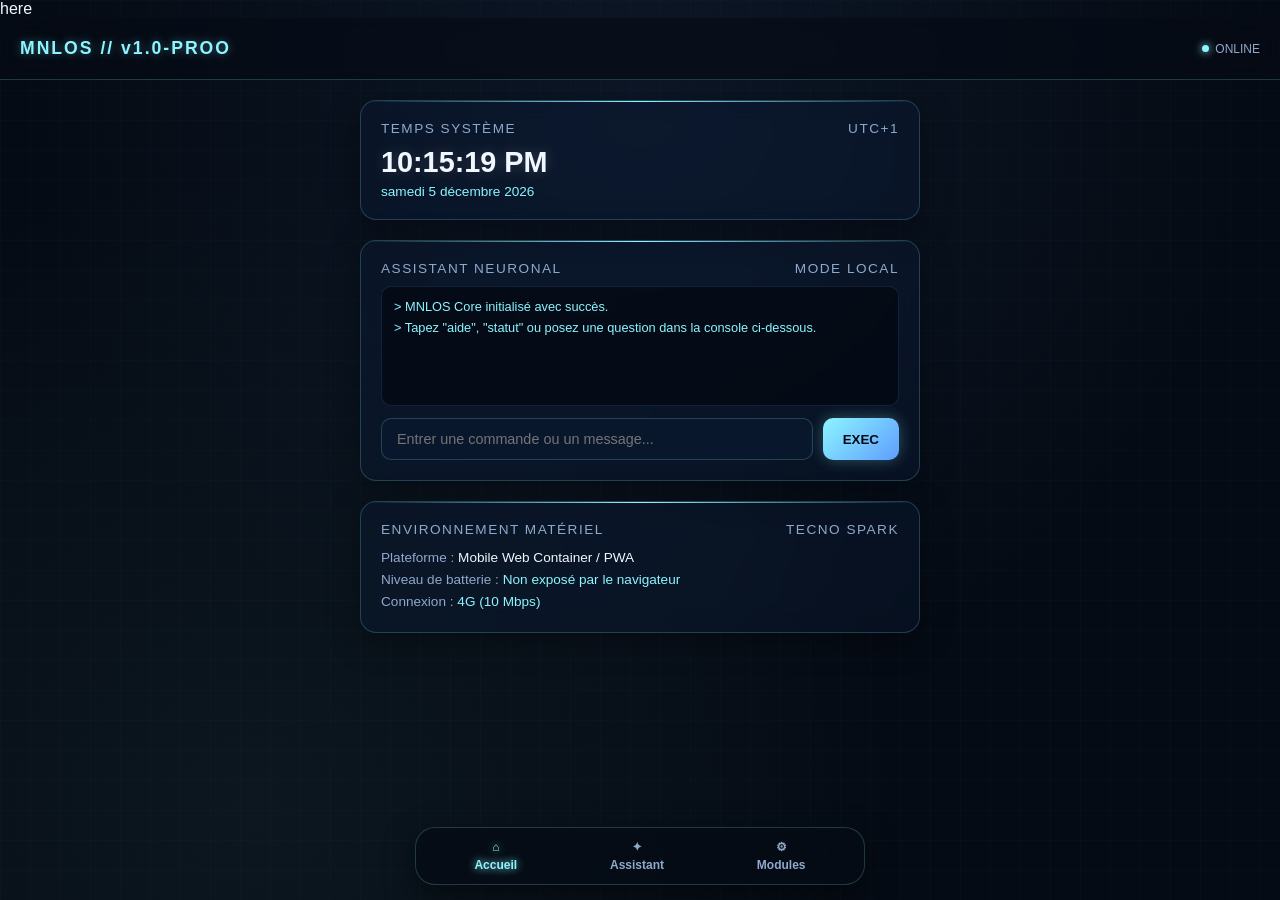
==== commit 709863d4: "Update index.html" ====
--- a/index.html
+++ b/index.html
@@ -1,224 +1,402 @@
-<!DOCTYPE html>
+here<!DOCTYPE html>
 <html lang="fr">
 <head>
-<meta charset="UTF-8">
-<meta name="viewport" content="width=device-width, initial-scale=1.0">
-<title>AgriFortunat — Académie agricole &amp; diagnostic phyto intelligent</title>
-<meta name="description" content="AgriFortunat : apprenez les bases de l'agriculture, comprenez ce qu'il faut pour qu'une plante grandisse, et diagnostiquez vos cultures avec l'assistant phyto intelligent.">
-<link rel="preconnect" href="https://fonts.googleapis.com">
-<link rel="preconnect" href="https://fonts.gstatic.com" crossorigin>
-<link href="https://fonts.googleapis.com/css2?family=Fraunces:ital,opsz,wght@0,9..144,400;0,9..144,600;0,9..144,700;0,9..144,900;1,9..144,400;1,9..144,700&family=Plus+Jakarta+Sans:wght@400;500;600;700&display=swap" rel="stylesheet">
-<link rel="stylesheet" href="css/style.css">
-<link rel="stylesheet" href="css/extra.css">
+    <meta charset="UTF-8">
+    <meta name="viewport" content="width=device-width, initial-scale=1.0, maximum-scale=1.0, user-scalable=no">
+    <title>MNLOS — Système Personnel Intelligent</title>
+    <style>
+        :root {
+            --bg-primary: #050B14;
+            --surface-translucent: rgba(10, 25, 47, 0.45);
+            --surface-card: rgba(15, 35, 70, 0.25);
+            --accent-cyan: #8CF5FF;
+            --accent-blue: #5E9DFF;
+            --accent-gold: #F0C875;
+            --text-main: #F1F7FF;
+            --text-secondary: #8FA9CC;
+            --border-glow: rgba(140, 245, 255, 0.2);
+        }
+
+        * {
+            box-sizing: border-box;
+            margin: 0;
+            padding: 0;
+            font-family: -apple-system, BlinkMacSystemFont, "Segoe UI", Roboto, Helvetica, Arial, sans-serif;
+            -webkit-tap-highlight-color: transparent;
+        }
+
+        body {
+            background-color: var(--bg-primary);
+            color: var(--text-main);
+            min-height: 100vh;
+            overflow-x: hidden;
+            position: relative;
+            background-image: 
+                radial-gradient(circle at 50% 10%, rgba(94, 157, 255, 0.08) 0%, transparent 60%),
+                radial-gradient(circle at 20% 90%, rgba(140, 245, 255, 0.05) 0%, transparent 50%);
+        }
+
+        /* Effet de grille spatiale subtile en arrière-plan */
+        body::before {
+            content: "";
+            position: fixed;
+            top: 0; left: 0; width: 100%; height: 100%;
+            background-image: linear-gradient(rgba(140, 245, 255, 0.02) 1px, transparent 1px),
+                              linear-gradient(90deg, rgba(140, 245, 255, 0.02) 1px, transparent 1px);
+            background-size: 30px 30px;
+            z-index: -1;
+        }
+
+        header {
+            display: flex;
+            justify-content: space-between;
+            align-items: center;
+            padding: 20px;
+            border-bottom: 1px solid var(--border-glow);
+            backdrop-filter: blur(10px);
+            background: rgba(5, 11, 20, 0.6);
+            position: sticky;
+            top: 0;
+            z-index: 100;
+        }
+
+        .system-title {
+            font-size: 1.1rem;
+            font-weight: 700;
+            letter-spacing: 2px;
+            color: var(--accent-cyan);
+            text-shadow: 0 0 10px rgba(140, 245, 255, 0.4);
+        }
+
+        .system-status {
+            font-size: 0.75rem;
+            color: var(--text-secondary);
+            display: flex;
+            align-items: center;
+            gap: 6px;
+        }
+
+        .status-dot {
+            width: 7px;
+            height: 7px;
+            background-color: var(--accent-cyan);
+            border-radius: 50%;
+            box-shadow: 0 0 8px var(--accent-cyan);
+            animation: pulse 2s infinite;
+        }
+
+        @keyframes pulse {
+            0% { opacity: 0.4; }
+            50% { opacity: 1; }
+            100% { opacity: 0.4; }
+        }
+
+        main {
+            padding: 20px;
+            display: flex;
+            flex-direction: column;
+            gap: 20px;
+            max-width: 600px;
+            margin: 0 auto;
+            padding-bottom: 90px;
+        }
+
+        .glass-card {
+            background: var(--surface-card);
+            border: 1px solid var(--border-glow);
+            backdrop-filter: blur(12px);
+            -webkit-backdrop-filter: blur(12px);
+            border-radius: 16px;
+            padding: 20px;
+            box-shadow: 0 8px 32px 0 rgba(0, 0, 0, 0.37);
+            position: relative;
+            overflow: hidden;
+        }
+
+        .glass-card::after {
+            content: "";
+            position: absolute;
+            top: 0; left: 0; width: 100%; height: 1px;
+            background: linear-gradient(90deg, transparent, var(--accent-cyan), transparent);
+        }
+
+        .card-title {
+            font-size: 0.85rem;
+            text-transform: uppercase;
+            letter-spacing: 1.5px;
+            color: var(--text-secondary);
+            margin-bottom: 10px;
+            display: flex;
+            justify-content: space-between;
+        }
+
+        .holo-value {
+            font-size: 1.8rem;
+            font-weight: 600;
+            color: var(--text-main);
+            text-shadow: 0 0 15px rgba(241, 247, 255, 0.2);
+        }
+
+        .holo-subtext {
+            font-size: 0.85rem;
+            color: var(--accent-cyan);
+            margin-top: 5px;
+        }
+
+        /* Console / Assistant Section */
+        .assistant-box {
+            display: flex;
+            flex-direction: column;
+            gap: 12px;
+        }
+
+        .assistant-log {
+            background: rgba(2, 6, 12, 0.6);
+            border: 1px solid rgba(94, 157, 255, 0.15);
+            border-radius: 10px;
+            padding: 12px;
+            height: 120px;
+            overflow-y: auto;
+            font-family: monospace;
+            font-size: 0.8rem;
+            color: var(--text-secondary);
+        }
+
+        .assistant-log p {
+            margin-bottom: 6px;
+        }
+
+        .assistant-log .ai-msg {
+            color: var(--accent-cyan);
+        }
+
+        .assistant-input-row {
+            display: flex;
+            gap: 10px;
+        }
+
+        input[type="text"] {
+            flex: 1;
+            background: rgba(10, 25, 47, 0.8);
+            border: 1px solid var(--border-glow);
+            border-radius: 10px;
+            padding: 12px 15px;
+            color: var(--text-main);
+            font-size: 0.9rem;
+            outline: none;
+            transition: all 0.3s ease;
+        }
+
+        input[type="text"]:focus {
+            border-color: var(--accent-cyan);
+            box-shadow: 0 0 10px rgba(140, 245, 255, 0.2);
+        }
+
+        button {
+            background: linear-gradient(135deg, var(--accent-cyan), var(--accent-blue));
+            border: none;
+            border-radius: 10px;
+            color: var(--bg-primary);
+            font-weight: 700;
+            padding: 0 20px;
+            cursor: pointer;
+            transition: transform 0.1s ease, box-shadow 0.3s ease;
+            box-shadow: 0 0 15px rgba(140, 245, 255, 0.3);
+        }
+
+        button:active {
+            transform: scale(0.96);
+        }
+
+        /* Dock de navigation bas */
+        nav.system-dock {
+            position: fixed;
+            bottom: 15px;
+            left: 50%;
+            transform: translateX(-50%);
+            width: calc(100% - 40px);
+            max-width: 450px;
+            background: rgba(5, 11, 20, 0.75);
+            backdrop-filter: blur(16px);
+            -webkit-backdrop-filter: blur(16px);
+            border: 1px solid var(--border-glow);
+            border-radius: 20px;
+            display: flex;
+            justify-content: space-around;
+            padding: 12px;
+            box-shadow: 0 10px 30px rgba(0,0,0,0.5);
+            z-index: 100;
+        }
+
+        .dock-item {
+            background: none;
+            border: none;
+            color: var(--text-secondary);
+            font-size: 0.75rem;
+            display: flex;
+            flex-direction: column;
+            align-items: center;
+            gap: 4px;
+            cursor: pointer;
+            box-shadow: none;
+            padding: 0;
+        }
+
+        .dock-item.active {
+            color: var(--accent-cyan);
+            text-shadow: 0 0 8px var(--accent-cyan);
+        }
+    </style>
 </head>
-<body data-page="accueil">
-
-<nav class="rail" aria-label="Sommaire">  
-  <div class="rail-mark" id="railMark"></div>  
-  <a class="rail-item" href="academie.html" data-rail="academie"><span class="rn">01</span><span class="rl">Académie</span></a>  
-  <a class="rail-item" href="croissance.html" data-rail="croissance"><span class="rn">02</span><span class="rl">Croissance</span></a>  
-  <a class="rail-item" href="diagnostic.html" data-rail="diagnostic"><span class="rn">03</span><span class="rl">Diagnostic</span></a>  
-  <a class="rail-item" href="index.html#chef" data-rail="chef"><span class="rn">04</span><span class="rl">Le Chef</span></a>  
-  <a class="rail-item" href="#contact" data-rail="contact"><span class="rn">05</span><span class="rl">Contact</span></a>  
-</nav>
-
-<header id="header">  
-  <div class="nav">  
-    <a href="index.html" class="logo" aria-label="AgriFortunat, accueil">  
-      <svg class="seed" viewBox="0 0 32 32" fill="none" aria-hidden="true">  
-        <path d="M16 29V13" stroke="#14301F" stroke-width="2.1" stroke-linecap="round"/>  
-        <path d="M16 17C16 11 11.2 6.6 4.6 6.2 4.2 13 8.8 17.6 16 17Z" fill="#2F6B3F"/>  
-        <path d="M16 13.4C16 8.2 20.2 4.3 26.2 4 26.6 9.9 22.4 13.9 16 13.4Z" fill="#C2622D"/>  
-      </svg>  
-      Agri<em>Fortunat</em>  
-    </a>  
-    <ul class="nav-links">  
-      <li><a href="academie.html">Académie</a></li>  
-      <li><a href="croissance.html">Ce qu'il faut pour grandir</a></li>  
-      <li><a href="diagnostic.html">Diagnostic IA</a></li>  
-      <li><a href="index.html#chef">Le mot du Chef</a></li>  
-    </ul>  
-    <a href="diagnostic.html" class="btn btn-solid">Scanner une plante  
-      <svg width="13" height="13" viewBox="0 0 14 14" fill="none" aria-hidden="true"><path d="M1 7h12M8 2l5 5-5 5" stroke="currentColor" stroke-width="1.7" stroke-linecap="round" stroke-linejoin="round"/></svg>  
-    </a>  
-    <button class="burger" id="burger" aria-label="Ouvrir le menu" aria-expanded="false"><span></span><span></span><span></span></button>  
-  </div>  
-  <div class="mobile-menu" id="mobileMenu">
-    <a href="index.html">Accueil</a>  
-    <a href="academie.html">Académie des débutants</a>  
-    <a href="croissance.html">Ce qu'il faut pour grandir</a>  
-    <a href="diagnostic.html">Diagnostic IA</a>  
-    <a href="index.html#chef">Le mot du Chef</a>  
-    <a href="#contact">Contact</a>  
-  </div>  
-</header>
-
-<main>
-<section class="hero" id="top">  
-    <div class="wrap">  
-      <div class="hero-top">  
-        <h1 class="display hero-title">  
-          Cultivez<br>l'excellence,<br><span class="accent under">feuille<svg viewBox="0 0 300 14" preserveAspectRatio="none" aria-hidden="true"><path d="M2 9C60 3 118 12 176 6 224 1 262 8 298 4" stroke="#C2622D" stroke-width="4" fill="none" stroke-linecap="round"/></svg></span> après feuille.  
-        </h1>  
-        <div class="hero-note">  
-          <strong>AgriFortunat — depuis 2019</strong>  
-          De la mise en terre à la moisson : une méthode claire pour les nouveaux exploitants, un assistant qui lit vos plantes, et un suivi qui ne laisse rien au hasard.  
-        </div>  
-      </div>  
-    </div>  <div class="hero-band">  
-<div class="hero-media">  
-  <img src="https://images.pexels.com/photos/36917505/pexels-photo-36917505.jpeg?auto=compress&cs=tinysrgb&dpr=2&h=650&w=940" alt="Rangées de plants de tomates dans une serre moderne">  
-  <div class="hero-badge">AgTech &amp; <b>Intelligence végétale</b></div>  
-</div>  
-  <div class="hero-plate">  
-    <p>Formez-vous aux bases de l'agriculture, suivez chaque étape de la croissance de vos plantes grâce à notre assistant intelligent, et propulsez vos rendements.</p>  
-    <div class="hero-actions">  
-      <a href="diagnostic.html" class="btn btn-clay">Lancer le diagnostic IA</a>  
-      <a href="croissance.html" class="btn btn-line">Simuler une croissance</a>  
-    </div>  
-  </div>  
-</div>  
-
-<div class="wrap">  
-  <div class="stats">  
-    <div class="stat reveal"><div class="v num">04</div><div class="k">Modules de formation</div></div>  
-    <div class="stat reveal"><div class="v num">06</div><div class="k">Facteurs de croissance</div></div>  
-    <div class="stat reveal"><div class="v num">12</div><div class="k">Cultures couvertes</div></div>  
-    <div class="stat reveal"><div class="v num"><i>≈</i>30<span style="font-size:.55em;letter-spacing:.06em"> s</span></div><div class="k">Par analyse foliaire</div></div>  
-  </div>  
-</div>
-
-  </section>
-<div class="ticker" aria-hidden="true">  
-    <div class="ticker-track" id="tickerTrack">  
-      <div class="ticker-item">Semis <span>✳</span> Irrigation <span>✳</span> Fertilité du sol <span>✳</span> Rotation des cultures <span>✳</span> Analyse foliaire <span>✳</span> Engrais organiques <span>✳</span> Moisson <span>✳</span></div>  
-      <div class="ticker-item">Semis <span>✳</span> Irrigation <span>✳</span> Fertilité du sol <span>✳</span> Rotation des cultures <span>✳</span> Analyse foliaire <span>✳</span> Engrais organiques <span>✳</span> Moisson <span>✳</span></div>  
-    </div>  
-  </div>    
-
-  <section id="parcours">
-    <div class="wrap">
-      <div class="sec-head">
-        <div>
-          <span class="num-tag reveal">Le parcours</span>
-          <h2 class="display reveal">Trois étapes,<br>une seule méthode</h2>
+<body>
+
+    <header>
+        <div class="system-title">MNLOS // v1.0-PROO</div>
+        <div class="system-status">
+            <div class="status-dot"></div>
+            <span>ONLINE</span>
         </div>
-        <p class="lead reveal">Apprenez d'abord, testez ensuite, diagnostiquez enfin. Chaque étape a sa page : avancez dans l'ordre, ou allez droit à ce dont vous avez besoin.</p>
-      </div>
-      <div class="hub">
-        <div class="hub-card reveal">
-          <div class="hn num">01</div>
-          <h3>Académie des débutants</h3>
-          <p>Quatre modules pour maîtriser le cycle complet, de la mise en terre à la moisson.</p>
-          <ul>
-            <li><a href="cours-sol.html">Analyse &amp; fertilité du sol <span>45 min</span></a></li>
-            <li><a href="cours-semis.html">Calendrier des semis <span>60 min</span></a></li>
-            <li><a href="cours-entretien.html">Entretien, eau &amp; engrais <span>60 min</span></a></li>
-            <li><a href="cours-moisson.html">Moisson &amp; maturité <span>35 min</span></a></li>
-          </ul>
-          <a href="academie.html" class="hub-go">Voir l'Académie <span>&rarr;</span></a>
+    </header>
+
+    <main>
+        <!-- Widget Horloge / Statut -->
+        <div class="glass-card">
+            <div class="card-title">
+                <span>Temps Système</span>
+                <span>UTC+1</span>
+            </div>
+            <div class="holo-value" id="clock-display">00:00:00</div>
+            <div class="holo-subtext" id="date-display">Initialisation calendrier...</div>
         </div>
-        <div class="hub-card reveal">
-          <div class="hn num">02</div>
-          <h3>Ce qu'il faut pour qu'elle grandisse</h3>
-          <p>Les six facteurs de croissance avec leurs zones optimales, puis un simulateur : réglez lumière, eau, température et azote, et regardez la plante réagir.</p>
-          <a href="croissance.html" class="hub-go">Ouvrir le simulateur <span>&rarr;</span></a>
+
+        <!-- Widget Assistant MNLOS AI -->
+        <div class="glass-card">
+            <div class="card-title">
+                <span>Assistant Neuronal</span>
+                <span>Mode Local</span>
+            </div>
+            <div class="assistant-box">
+                <div class="assistant-log" id="assistant-log">
+                    <p class="ai-msg">> MNLOS Core initialisé avec succès.</p>
+                    <p class="ai-msg">> Tapez "aide", "statut" ou posez une question dans la console ci-dessous.</p>
+                </div>
+                <div class="assistant-input-row">
+                    <input type="text" id="user-input" placeholder="Entrer une commande ou un message...">
+                    <button onclick="handleUserCommand()">EXEC</button>
+                </div>
+            </div>
         </div>
-        <div class="hub-card reveal">
-          <div class="hn num">03</div>
-          <h3>Diagnostic IA par photo</h3>
-          <p>Photographiez votre plante ou votre sol : l'assistant identifie l'espèce, estime le stade et propose l'engrais et l'arrosage adaptés.</p>
-          <a href="diagnostic.html" class="hub-go">Scanner une plante <span>&rarr;</span></a>
+
+        <!-- Widget Infos Matérielles simulées/réelles -->
+        <div class="glass-card">
+            <div class="card-title">
+                <span>Environnement Matériel</span>
+                <span>Tecno Spark</span>
+            </div>
+            <div style="font-size: 0.85rem; color: var(--text-secondary); line-height: 1.6;">
+                <p>Plateforme : <span style="color: var(--text-main);">Mobile Web Container / PWA</span></p>
+                <p>Niveau de batterie : <span id="battery-status" style="color: var(--accent-cyan);">Analyse...</span></p>
+                <p>Connexion : <span id="network-status" style="color: var(--accent-cyan);">Vérification...</span></p>
+            </div>
         </div>
-      </div>
-    </div>
-    <div class="hub-gap"></div>
-  </section>
-
-<section class="chef" id="chef">  
-    <div class="chef-grid">  
-      <div class="chef-photos">  
-        <figure class="chef-frame">  
-          <img src="PDG1.png" alt="Chef Fortunat, fondateur d'AgriFortunat — vue 1"  
-               onerror="this.onerror=null;this.src='https://images.pexels.com/photos/33993456/pexels-photo-33993456.jpeg?auto=compress&cs=tinysrgb&dpr=2&h=650&w=940'">  
-          <figcaption class="cap">Parcelle Nord — 2025</figcaption>  
-        </figure>  
-        <figure class="chef-frame">  
-          <img src="PDG2.png" alt="Chef Fortunat, fondateur d'AgriFortunat — vue 2"  
-               onerror="this.onerror=null;this.src='https://images.pexels.com/photos/2382665/pexels-photo-2382665.jpeg?auto=compress&cs=tinysrgb&dpr=2&h=650&w=940'">  
-          <figcaption class="cap">Formation terrain — 2026</figcaption>  
-        </figure>  
-      </div>  
-      <div class="chef-quote">  
-        <span class="eyebrow">04 — Le mot du Chef</span>  
-        <h2 class="display" style="font-size:clamp(1.95rem,3.6vw,3rem);margin-top:1.15rem">Mot du Chef Fortunat</h2>  
-        <span class="ital">« La terre ne ment jamais à celui qui la travaille avec <span>rigueur et méthode</span>. Chez AgriFortunat, notre ambition est de marier le savoir-faire agricole traditionnel avec la puissance de l'intelligence artificielle pour garantir l'abondance de nos récoltes. »</span>  
-        <div class="chef-sign">  
-          <div>  
-            <div class="nm">Fortunat</div>  
-            <div class="rl">Fondateur &amp; Directeur Général</div>  
-          </div>  
-          <div class="chef-values">  
-            <span>Rigueur</span><span>Transmission</span><span>Innovation</span>  
-          </div>  
-        </div>  
-      </div>  
-    </div>  
-  </section>
-</main>
-
-<footer id="contact">  
-    <div class="wrap">  
-      <div class="foot-grid">  
-        <div class="foot-brand">  
-          <a href="index.html" class="logo">  
-            <svg class="seed" viewBox="0 0 32 32" fill="none" aria-hidden="true">  
-              <path d="M16 29V13" stroke="#14301F" stroke-width="2.1" stroke-linecap="round"/>  
-              <path d="M16 17C16 11 11.2 6.6 4.6 6.2 4.2 13 8.8 17.6 16 17Z" fill="#2F6B3F"/>  
-              <path d="M16 13.4C16 8.2 20.2 4.3 26.2 4 26.6 9.9 22.4 13.9 16 13.4Z" fill="#C2622D"/>  
-            </svg>  
-            Agri<em>Fortunat</em>  
-          </a>  
-          <p>Académie agricole, conseil de culture et assistant phytosanitaire intelligent. Pour celles et ceux qui veulent comprendre la terre avant de la travailler.</p>  
-        </div>  
-        <div class="foot">  
-          <h5>Formation</h5>  
-          <ul>  
-            <li><a href="cours-sol.html">Analyse du sol</a></li>  
-            <li><a href="cours-semis.html">Calendrier des semis</a></li>  
-            <li><a href="cours-entretien.html">Entretien &amp; engrais</a></li>  
-            <li><a href="cours-moisson.html">Moisson &amp; maturité</a></li>  
-          </ul>  
-        </div>  
-        <div class="foot">  
-          <h5>Outils</h5>  
-          <ul>  
-            <li><a href="croissance.html">Simulateur de croissance</a></li>  
-            <li><a href="diagnostic.html">Diagnostic par photo</a></li>  
-            <li><a href="croissance.html">Zones optimales</a></li>  
-            <li><a href="diagnostic.html">Suivi de parcelle</a></li>  
-          </ul>  
-        </div>  
-        <div class="foot">  
-          <h5>Contact</h5>  
-          <ul>  
-            <li><a href="mailto:contact@agrifortuna.com">contact@agrifortuna.com</a></li>  
-            <li><a href="tel:+22900000000">+229 00 00 00 00</a></li>  
-            <li><a href="index.html#chef">Le mot du Chef</a></li>  
-            <li><a href="diagnostic.html">Devenir partenaire</a></li>  
-          </ul>  
-        </div>  
-      </div>  
-      <div class="foot-note">  
-        <div class="warn">Les analyses par photo sont des estimations indicatives : confirmez sur le terrain avant tout traitement.</div>  
-        <div>© 2026 AgriFortunat — Tous droits réservés.</div>  
-      </div>  
-    </div>  
-  </footer>
-
-<script src="https://cdn.jsdelivr.net/npm/gsap@3.12.5/dist/gsap.min.js"></script>
-<script src="https://cdn.jsdelivr.net/npm/gsap@3.12.5/dist/ScrollTrigger.min.js"></script>
-<script src="js/common.js"></script>
-
+    </main>
+
+    <nav class="system-dock">
+        <button class="dock-item active" onclick="switchTab('home')">
+            <span>⌂</span>
+            <span>Accueil</span>
+        </button>
+        <button class="dock-item" onclick="switchTab('ai')">
+            <span>✦</span>
+            <span>Assistant</span>
+        </button>
+        <button class="dock-item" onclick="switchTab('modules')">
+            <span>⚙</span>
+            <span>Modules</span>
+        </button>
+    </nav>
+
+    <script>
+        // Horloge temps réel
+        function updateClock() {
+            const now = new Date();
+            document.getElementById('clock-display').innerText = now.toLocaleTimeString();
+            document.getElementById('date-display').innerText = now.toLocaleDateString('fr-FR', { weekday: 'long', year: 'numeric', month: 'long', day: 'numeric' });
+        }
+        setInterval(updateClock, 1000);
+        updateClock();
+
+        // Analyse batterie & réseau via APIs Web
+        if ('navigator' in navigator && 'getBattery' in navigator) {
+            navigator.getBattery().then(battery => {
+                function updateBattery() {
+                    document.getElementById('battery-status').innerText = `${Math.round(battery.level * 100)}% ${battery.charging ? '(En charge)' : ''}`;
+                }
+                updateBattery();
+                battery.addEventListener('levelchange', updateBattery);
+                battery.addEventListener('chargingchange', updateBattery);
+            });
+        } else {
+            document.getElementById('battery-status').innerText = "Non exposé par le navigateur";
+        }
+
+        const connection = navigator.connection || navigator.mozConnection || navigator.webkitConnection;
+        if (connection) {
+            document.getElementById('network-status').innerText = `${connection.effectiveType.toUpperCase()} (${connection.downlink} Mbps)`;
+        } else {
+            document.getElementById('network-status').innerText = "Actif";
+        }
+
+        // Gestion de l'Assistant Logique
+        function handleUserCommand() {
+            const inputField = document.getElementById('user-input');
+            const logBox = document.getElementById('assistant-log');
+            const text = inputField.value.trim();
+            if (!text) return;
+
+            // Afficher le message utilisateur
+            logBox.innerHTML += `<p>> ${escapeHtml(text)}</p>`;
+            inputField.value = '';
+
+            // Réponse simulée intelligente
+            setTimeout(() => {
+                let response = "Commande reçue. Module en cours de développement.";
+                const lower = text.toLowerCase();
+
+                if (lower.includes('aide') || lower.includes('help')) {
+                    response = "Commandes disponibles : 'statut', 'bonjour', 'nettoyer', 'heure', 'auteur'.";
+                } else if (lower.includes('statut') || lower.includes('status')) {
+                    response = "Système MNLOS opérationnel. Intégrité visuelle 100%. Aucun service cloud tiers requis.";
+                } else if (lower.includes('bonjour') || lower.includes('salut')) {
+                    response = "Salutations, Fondateur. MNLOS est à votre écoute.";
+                } else if (lower.includes('heure')) {
+                    response = `Il est actuellement ${new Date().toLocaleTimeString()}.`;
+                } else if (lower.includes('auteur') || lower.includes('createur')) {
+                    response = "Projet MNLOS conçu et piloté par MANASSE NTAMBWA LUSHIKU.";
+                }
+
+                logBox.innerHTML += `<p class="ai-msg">> ${response}</p>`;
+                logBox.scrollTop = logBox.scrollHeight;
+            }, 300);
+
+            logBox.scrollTop = logBox.scrollHeight;
+        }
+
+        function escapeHtml(string) {
+            return string.replace(/&/g, "&amp;").replace(/</g, "&lt;").replace(/>/g, "&gt;");
+        }
+
+        // Permettre la validation par touche Entrée
+        document.getElementById('user-input').addEventListener('keypress', function (e) {
+            if (e.key === 'Enter') {
+                handleUserCommand();
+            }
+        });
+
+        function switchTab(tab) {
+            document.querySelectorAll('.dock-item').forEach(el => el.classList.remove('active'));
+            event.currentTarget.classList.add('active');
+        }
+    </script>
 </body>
 </html>
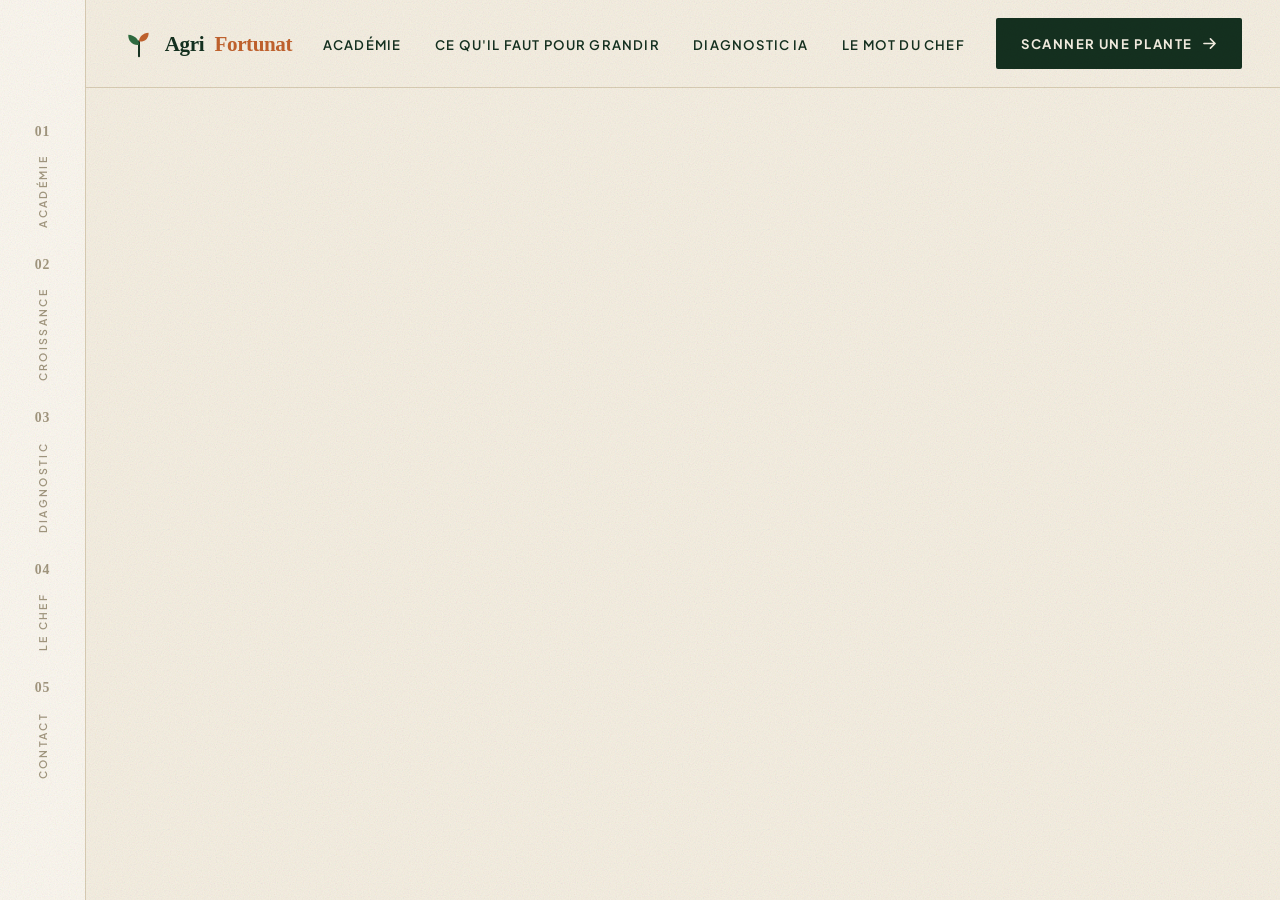
==== commit f8fa497d: "Update index.html" ====
--- a/index.html
+++ b/index.html
@@ -1,402 +1,1392 @@
-here<!DOCTYPE html>
+<!DOCTYPE html>
 <html lang="fr">
 <head>
-    <meta charset="UTF-8">
-    <meta name="viewport" content="width=device-width, initial-scale=1.0, maximum-scale=1.0, user-scalable=no">
-    <title>MNLOS — Système Personnel Intelligent</title>
-    <style>
-        :root {
-            --bg-primary: #050B14;
-            --surface-translucent: rgba(10, 25, 47, 0.45);
-            --surface-card: rgba(15, 35, 70, 0.25);
-            --accent-cyan: #8CF5FF;
-            --accent-blue: #5E9DFF;
-            --accent-gold: #F0C875;
-            --text-main: #F1F7FF;
-            --text-secondary: #8FA9CC;
-            --border-glow: rgba(140, 245, 255, 0.2);
-        }
-
-        * {
-            box-sizing: border-box;
-            margin: 0;
-            padding: 0;
-            font-family: -apple-system, BlinkMacSystemFont, "Segoe UI", Roboto, Helvetica, Arial, sans-serif;
-            -webkit-tap-highlight-color: transparent;
-        }
-
-        body {
-            background-color: var(--bg-primary);
-            color: var(--text-main);
-            min-height: 100vh;
-            overflow-x: hidden;
-            position: relative;
-            background-image: 
-                radial-gradient(circle at 50% 10%, rgba(94, 157, 255, 0.08) 0%, transparent 60%),
-                radial-gradient(circle at 20% 90%, rgba(140, 245, 255, 0.05) 0%, transparent 50%);
-        }
-
-        /* Effet de grille spatiale subtile en arrière-plan */
-        body::before {
-            content: "";
-            position: fixed;
-            top: 0; left: 0; width: 100%; height: 100%;
-            background-image: linear-gradient(rgba(140, 245, 255, 0.02) 1px, transparent 1px),
-                              linear-gradient(90deg, rgba(140, 245, 255, 0.02) 1px, transparent 1px);
-            background-size: 30px 30px;
-            z-index: -1;
-        }
-
-        header {
-            display: flex;
-            justify-content: space-between;
-            align-items: center;
-            padding: 20px;
-            border-bottom: 1px solid var(--border-glow);
-            backdrop-filter: blur(10px);
-            background: rgba(5, 11, 20, 0.6);
-            position: sticky;
-            top: 0;
-            z-index: 100;
-        }
-
-        .system-title {
-            font-size: 1.1rem;
-            font-weight: 700;
-            letter-spacing: 2px;
-            color: var(--accent-cyan);
-            text-shadow: 0 0 10px rgba(140, 245, 255, 0.4);
-        }
-
-        .system-status {
-            font-size: 0.75rem;
-            color: var(--text-secondary);
-            display: flex;
-            align-items: center;
-            gap: 6px;
-        }
-
-        .status-dot {
-            width: 7px;
-            height: 7px;
-            background-color: var(--accent-cyan);
-            border-radius: 50%;
-            box-shadow: 0 0 8px var(--accent-cyan);
-            animation: pulse 2s infinite;
-        }
-
-        @keyframes pulse {
-            0% { opacity: 0.4; }
-            50% { opacity: 1; }
-            100% { opacity: 0.4; }
-        }
-
-        main {
-            padding: 20px;
-            display: flex;
-            flex-direction: column;
-            gap: 20px;
-            max-width: 600px;
-            margin: 0 auto;
-            padding-bottom: 90px;
-        }
-
-        .glass-card {
-            background: var(--surface-card);
-            border: 1px solid var(--border-glow);
-            backdrop-filter: blur(12px);
-            -webkit-backdrop-filter: blur(12px);
-            border-radius: 16px;
-            padding: 20px;
-            box-shadow: 0 8px 32px 0 rgba(0, 0, 0, 0.37);
-            position: relative;
-            overflow: hidden;
-        }
-
-        .glass-card::after {
-            content: "";
-            position: absolute;
-            top: 0; left: 0; width: 100%; height: 1px;
-            background: linear-gradient(90deg, transparent, var(--accent-cyan), transparent);
-        }
-
-        .card-title {
-            font-size: 0.85rem;
-            text-transform: uppercase;
-            letter-spacing: 1.5px;
-            color: var(--text-secondary);
-            margin-bottom: 10px;
-            display: flex;
-            justify-content: space-between;
-        }
-
-        .holo-value {
-            font-size: 1.8rem;
-            font-weight: 600;
-            color: var(--text-main);
-            text-shadow: 0 0 15px rgba(241, 247, 255, 0.2);
-        }
-
-        .holo-subtext {
-            font-size: 0.85rem;
-            color: var(--accent-cyan);
-            margin-top: 5px;
-        }
-
-        /* Console / Assistant Section */
-        .assistant-box {
-            display: flex;
-            flex-direction: column;
-            gap: 12px;
-        }
-
-        .assistant-log {
-            background: rgba(2, 6, 12, 0.6);
-            border: 1px solid rgba(94, 157, 255, 0.15);
-            border-radius: 10px;
-            padding: 12px;
-            height: 120px;
-            overflow-y: auto;
-            font-family: monospace;
-            font-size: 0.8rem;
-            color: var(--text-secondary);
-        }
-
-        .assistant-log p {
-            margin-bottom: 6px;
-        }
-
-        .assistant-log .ai-msg {
-            color: var(--accent-cyan);
-        }
-
-        .assistant-input-row {
-            display: flex;
-            gap: 10px;
-        }
-
-        input[type="text"] {
-            flex: 1;
-            background: rgba(10, 25, 47, 0.8);
-            border: 1px solid var(--border-glow);
-            border-radius: 10px;
-            padding: 12px 15px;
-            color: var(--text-main);
-            font-size: 0.9rem;
-            outline: none;
-            transition: all 0.3s ease;
-        }
-
-        input[type="text"]:focus {
-            border-color: var(--accent-cyan);
-            box-shadow: 0 0 10px rgba(140, 245, 255, 0.2);
-        }
-
-        button {
-            background: linear-gradient(135deg, var(--accent-cyan), var(--accent-blue));
-            border: none;
-            border-radius: 10px;
-            color: var(--bg-primary);
-            font-weight: 700;
-            padding: 0 20px;
-            cursor: pointer;
-            transition: transform 0.1s ease, box-shadow 0.3s ease;
-            box-shadow: 0 0 15px rgba(140, 245, 255, 0.3);
-        }
-
-        button:active {
-            transform: scale(0.96);
-        }
-
-        /* Dock de navigation bas */
-        nav.system-dock {
-            position: fixed;
-            bottom: 15px;
-            left: 50%;
-            transform: translateX(-50%);
-            width: calc(100% - 40px);
-            max-width: 450px;
-            background: rgba(5, 11, 20, 0.75);
-            backdrop-filter: blur(16px);
-            -webkit-backdrop-filter: blur(16px);
-            border: 1px solid var(--border-glow);
-            border-radius: 20px;
-            display: flex;
-            justify-content: space-around;
-            padding: 12px;
-            box-shadow: 0 10px 30px rgba(0,0,0,0.5);
-            z-index: 100;
-        }
-
-        .dock-item {
-            background: none;
-            border: none;
-            color: var(--text-secondary);
-            font-size: 0.75rem;
-            display: flex;
-            flex-direction: column;
-            align-items: center;
-            gap: 4px;
-            cursor: pointer;
-            box-shadow: none;
-            padding: 0;
-        }
-
-        .dock-item.active {
-            color: var(--accent-cyan);
-            text-shadow: 0 0 8px var(--accent-cyan);
-        }
-    </style>
+<meta charset="UTF-8">
+<meta name="viewport" content="width=device-width, initial-scale=1.0">
+<title>AgriFortunat — Académie agricole &amp; diagnostic phyto intelligent</title>
+<meta name="description" content="AgriFortunat : apprenez les bases de l'agriculture, comprenez ce qu'il faut pour qu'une plante grandisse, et diagnostiquez vos cultures avec l'assistant phyto intelligent.">
+<link rel="preconnect" href="https://fonts.googleapis.com">
+<link rel="preconnect" href="https://fonts.gstatic.com" crossorigin>
+<link href="https://fonts.googleapis.com/css2?family=Fraunces:ital,opsz,wght@0,9..144,400;0,9..144,600;0,9..144,700;0,9..144,900;1,9..144,400;1,9..144,700&family=Plus+Jakarta+Sans:wght@400;500;600;700&display=swap" rel="stylesheet">
+<style>
+  :root{  
+    --paper:#F5EFE2;  
+    --paper-2:#FBF7EF;  
+    --ink:#14301F;  
+    --ink-2:#0D2116;  
+    --sap:#2F6B3F;  
+    --clay:#C2622D;  
+    --clay-soft:#E8C9AE;  
+    --rule:#D9CDB4;  
+    --muted:#5D6653;  
+    --rail:86px;  
+    --maxw:1240px;  
+    --ease:cubic-bezier(.16,1,.3,1);  
+    --grain:url("data:image/svg+xml,%3Csvg xmlns='http://www.w3.org/2000/svg' width='300' height='300'%3E%3Cfilter id='n'%3E%3CfeTurbulence type='fractalNoise' baseFrequency='0.85' numOctaves='4' stitchTiles='stitch'/%3E%3C/filter%3E%3Crect width='300' height='300' filter='url(%23n)' opacity='0.32'/%3E%3C/svg%3E");  
+  }  
+  *{margin:0;padding:0;box-sizing:border-box}  
+  html{scroll-behavior:smooth;scroll-padding-top:118px;-webkit-text-size-adjust:100%}  
+  body{  
+    font-family:'Plus Jakarta Sans',system-ui,sans-serif;  
+    background:var(--paper);  
+    color:var(--ink);  
+    line-height:1.62;  
+    overflow-x:hidden;  
+  }  
+  body::before{  
+    content:"";position:fixed;inset:0;background-image:var(--grain);  
+    background-size:300px 300px;pointer-events:none;z-index:9999;  
+    opacity:.5;mix-blend-mode:multiply;  
+  }  
+  img{display:block;max-width:100%}  
+  a{color:inherit;text-decoration:none}  
+  button,input{font:inherit;color:inherit}  
+  ::selection{background:var(--clay);color:#fff}  /* ---------- typographic helpers ---------- */
+.display{font-family:'Fraunces',Georgia,serif;font-weight:900;line-height:.94;letter-spacing:-.022em}
+.eyebrow{
+font-size:.72rem;font-weight:700;letter-spacing:.22em;text-transform:uppercase;
+color:var(--clay);display:flex;align-items:center;gap:.75rem;
+}
+.eyebrow::before{content:"";width:34px;height:1px;background:var(--clay);flex:none}
+.num{font-variant-numeric:tabular-nums;font-feature-settings:"tnum" 1}
+.lead{font-size:clamp(1.02rem,1.35vw,1.22rem);color:var(--muted);max-width:62ch}
+.ital{font-family:'Fraunces',Georgia,serif;font-style:italic;font-weight:400}
+
+/* ---------- rail (marge de classeur) ---------- */
+.rail{
+position:fixed;left:0;top:0;bottom:0;width:var(--rail);z-index:800;
+border-right:1px solid var(--rule);background:var(--paper-2);
+display:flex;flex-direction:column;align-items:center;justify-content:center;gap:26px;
+}
+.rail-item{
+display:flex;flex-direction:column;align-items:center;gap:12px;
+font-size:.66rem;letter-spacing:.22em;text-transform:uppercase;font-weight:600;
+color:#A2977F;transition:color .35s var(--ease);
+}
+.rail-item .rn{font-family:'Fraunces',serif;font-size:.86rem;letter-spacing:.06em}
+.rail-item .rl{writing-mode:vertical-rl;transform:rotate(180deg)}
+.rail-item:hover{color:var(--sap)}
+.rail-item.active{color:var(--ink)}
+.rail-item.active .rn{color:var(--clay)}
+.rail-mark{
+position:absolute;left:-1px;width:3px;height:0;background:var(--clay);
+transition:top .5s var(--ease),height .5s var(--ease);
+}
+
+/* ---------- header ---------- */
+header{
+position:fixed;top:0;left:var(--rail);right:0;z-index:900;
+background:rgba(245,239,226,.86);backdrop-filter:blur(14px);-webkit-backdrop-filter:blur(14px);
+border-bottom:1px solid var(--rule);transition:padding .4s var(--ease),background .4s var(--ease);
+}
+.nav{
+max-width:var(--maxw);margin:0 auto;padding:1.15rem clamp(1.1rem,3vw,2.4rem);
+display:flex;align-items:center;justify-content:space-between;gap:1.5rem;
+transition:padding .4s var(--ease);
+}
+header.shrunk .nav{padding-top:.7rem;padding-bottom:.7rem}
+.logo{display:flex;align-items:center;gap:.65rem;font-family:'Fraunces',serif;font-weight:900;font-size:1.32rem;letter-spacing:-.02em}
+.logo .seed{width:30px;height:30px;flex:none}
+.logo em{font-style:normal;color:var(--clay)}
+.nav-links{display:flex;gap:2.1rem;list-style:none;align-items:center}
+.nav-links a{
+font-size:.82rem;font-weight:600;letter-spacing:.09em;text-transform:uppercase;
+position:relative;padding:.35rem 0;color:var(--ink);
+}
+.nav-links a::after{
+content:"";position:absolute;left:0;bottom:0;height:1.5px;width:100%;background:var(--clay);
+transform:scaleX(0);transform-origin:right;transition:transform .42s var(--ease);
+}
+.nav-links a:hover::after{transform:scaleX(1);transform-origin:left}
+.btn{
+display:inline-flex;align-items:center;gap:.65rem;cursor:pointer;border:1px solid transparent;
+font-size:.82rem;font-weight:700;letter-spacing:.11em;text-transform:uppercase;
+padding:.85rem 1.55rem;border-radius:2px;transition:all .38s var(--ease);white-space:nowrap;
+}
+.btn-solid{background:var(--ink);color:var(--paper)}
+.btn-solid:hover{background:var(--clay);transform:translateY(-2px)}
+.btn-clay{background:var(--clay);color:#fff}
+.btn-clay:hover{background:var(--ink);transform:translateY(-2px)}
+.btn-ghost{border-color:var(--ink);color:var(--ink);background:transparent}
+.btn-ghost:hover{background:var(--ink);color:var(--paper)}
+.btn-line{background:transparent;color:var(--paper);border-color:rgba(245,239,226,.42)}
+.btn-line:hover{background:var(--paper);color:var(--ink);border-color:var(--paper)}
+.burger{display:none;width:44px;height:38px;border:1px solid var(--rule);background:transparent;cursor:pointer;align-items:center;justify-content:center;flex-direction:column;gap:5px}
+.burger span{width:19px;height:1.6px;background:var(--ink);display:block;transition:transform .35s var(--ease),opacity .3s}
+.burger.open span:nth-child(1){transform:translateY(6.6px) rotate(45deg)}
+.burger.open span:nth-child(2){opacity:0}
+.burger.open span:nth-child(3){transform:translateY(-6.6px) rotate(-45deg)}
+.mobile-menu{
+display:none;flex-direction:column;gap:.25rem;padding:0 clamp(1.1rem,3vw,2.4rem) 1.4rem;
+background:var(--paper-2);border-bottom:1px solid var(--rule);
+}
+.mobile-menu a{padding:.85rem 0;border-bottom:1px solid var(--rule);font-weight:600;letter-spacing:.08em;text-transform:uppercase;font-size:.82rem}
+.mobile-menu.open{display:flex}
+
+main{margin-left:var(--rail)}
+.wrap{max-width:var(--maxw);margin:0 auto;padding:0 clamp(1.1rem,3vw,2.4rem)}
+section{position:relative}
+
+/* ---------- hero ---------- */
+.hero{padding-top:calc(86px + 2.2rem);position:relative}
+.hero-top{display:flex;align-items:flex-end;justify-content:space-between;gap:2rem;flex-wrap:wrap;margin-bottom:1.9rem}
+.hero-title{font-size:clamp(2.55rem,7.2vw,5.6rem);max-width:15ch}
+.hero-title .accent{color:var(--clay);font-style:italic;font-weight:700}
+.hero-title .under{position:relative;display:inline-block}
+.hero-title .under svg{position:absolute;left:0;right:0;bottom:-.12em;width:100%;height:.28em}
+.hero-note{max-width:24rem;border-left:2px solid var(--clay);padding-left:1.15rem;font-size:.95rem;color:var(--muted)}
+.hero-note strong{color:var(--ink);display:block;font-size:.76rem;letter-spacing:.2em;text-transform:uppercase;margin-bottom:.45rem}
+
+.hero-band{position:relative}
+.hero-media{
+position:relative;height:clamp(330px,56vh,560px);overflow:hidden;
+border-top:1px solid var(--rule);border-bottom:1px solid var(--rule);
+}
+.hero-media img{width:100%;height:100%;object-fit:cover;object-position:center 58%;filter:saturate(.92) contrast(1.03)}
+.hero-media::after{
+content:"";position:absolute;inset:0;
+background:linear-gradient(90deg,rgba(20,48,31,.55) 0%,rgba(20,48,31,.12) 42%,rgba(20,48,31,0) 70%);
+}
+.hero-plate{
+position:absolute;left:clamp(1.1rem,3vw,2.4rem);bottom:-2.6rem;z-index:5;
+background:var(--ink);color:var(--paper);padding:1.9rem 2.1rem;max-width:min(560px,84%);
+border-bottom:3px solid var(--clay);
+}
+.hero-plate p{font-size:1.02rem;color:rgba(245,239,226,.82);margin-bottom:1.35rem;max-width:44ch}
+.hero-actions{display:flex;gap:.85rem;flex-wrap:wrap}
+.hero-badge{
+position:absolute;right:clamp(1.1rem,3vw,2.4rem);top:1.6rem;z-index:5;
+background:var(--paper-2);border:1px solid var(--rule);padding:.75rem 1.15rem;
+font-size:.7rem;letter-spacing:.22em;text-transform:uppercase;font-weight:700;
+}
+.hero-badge b{color:var(--clay)}
+
+.stats{display:grid;grid-template-columns:repeat(4,1fr);border-bottom:1px solid var(--rule);margin-top:4.6rem}
+.stat{padding:1.85rem 1.4rem 1.85rem 0;border-right:1px solid var(--rule)}
+.stat:last-child{border-right:none}
+.stat .v{font-family:'Fraunces',serif;font-weight:900;font-size:clamp(1.95rem,3.4vw,2.85rem);line-height:1;letter-spacing:-.03em}
+.stat .v i{font-style:normal;color:var(--clay)}
+.stat .k{font-size:.71rem;letter-spacing:.19em;text-transform:uppercase;color:var(--muted);margin-top:.55rem}
+
+/* ---------- ticker ---------- */
+.ticker{background:var(--ink);color:var(--paper);overflow:hidden;padding:.95rem 0;border-bottom:1px solid var(--ink-2)}
+.ticker-track{display:flex;width:max-content;animation:slide 44s linear infinite}
+.ticker:hover .ticker-track{animation-play-state:paused}
+.ticker-item{
+font-family:'Fraunces',serif;font-size:clamp(1.05rem,1.9vw,1.5rem);font-weight:400;
+padding:0 1.75rem;display:flex;align-items:center;gap:1.75rem;white-space:nowrap;
+}
+.ticker-item span{color:var(--clay);font-size:.85em}
+@keyframes slide{from{transform:translateX(0)}to{transform:translateX(-50%)}}
+
+/* ---------- section head ---------- */
+.sec-head{display:grid;grid-template-columns:minmax(0,1.15fr) minmax(0,1fr);gap:clamp(1.6rem,5vw,4.5rem);align-items:end;padding:clamp(3.6rem,7vw,6.2rem) 0 2.6rem}
+.sec-head h2{font-size:clamp(2.15rem,4.7vw,3.75rem)}
+.sec-head .num-tag{font-family:'Fraunces',serif;font-size:.95rem;letter-spacing:.18em;color:var(--clay);margin-bottom:.95rem;display:block}
+
+/* ---------- registre / académie ---------- */
+.reg{border-top:1px solid var(--ink)}
+.row{border-bottom:1px solid var(--rule);position:relative}
+.row-head{
+display:grid;grid-template-columns:112px minmax(0,1.25fr) minmax(0,1fr) 150px;
+gap:1.5rem;align-items:center;padding:1.85rem 1.15rem 1.85rem 0;cursor:pointer;
+transition:background .42s var(--ease),padding .42s var(--ease);
+}
+.row:hover .row-head{background:var(--paper-2);padding-left:1.15rem}
+.row-n{font-family:'Fraunces',serif;font-weight:900;font-size:clamp(2.1rem,4vw,3.15rem);line-height:.8;color:var(--rule);letter-spacing:-.04em;transition:color .42s var(--ease)}
+.row:hover .row-n,.row.open .row-n{color:var(--clay)}
+.row-t{font-family:'Fraunces',serif;font-weight:700;font-size:clamp(1.25rem,2.15vw,1.72rem);line-height:1.16;letter-spacing:-.015em}
+.row-d{color:var(--muted);font-size:.955rem}
+.row-meta{display:flex;flex-direction:column;align-items:flex-end;gap:.4rem;text-align:right}
+.chip{font-size:.68rem;letter-spacing:.17em;text-transform:uppercase;font-weight:700;border:1px solid var(--rule);padding:.32rem .72rem;color:var(--muted)}
+.chip.ok{border-color:var(--sap);color:var(--sap)}
+.row-toggle{width:34px;height:34px;border:1px solid var(--ink);display:grid;place-items:center;transition:all .42s var(--ease)}
+.row.open .row-toggle{background:var(--clay);border-color:var(--clay);transform:rotate(45deg)}
+.row-toggle svg{width:13px;height:13px}
+.row-body{display:grid;grid-template-rows:0fr;transition:grid-template-rows .52s var(--ease)}
+.row.open .row-body{grid-template-rows:1fr}
+.row-body>div{overflow:hidden}
+.row-inner{
+display:grid;grid-template-columns:112px minmax(0,1fr) minmax(0,1fr);gap:1.5rem;
+padding:0 1.15rem 2.15rem 0;
+}
+.row-inner ul{list-style:none;display:flex;flex-direction:column;gap:.62rem}
+.row-inner li{position:relative;padding-left:1.55rem;font-size:.955rem;color:var(--muted)}
+.row-inner li::before{content:"";position:absolute;left:0;top:.62em;width:9px;height:1px;background:var(--clay)}
+.row-inner li b{color:var(--ink);font-weight:600}
+.row-figure{position:relative;overflow:hidden;border:1px solid var(--rule);aspect-ratio:16/10}
+.row-figure img{width:100%;height:100%;object-fit:cover;transition:transform 1.1s var(--ease)}
+.row:hover .row-figure img{transform:scale(1.055)}
+
+/* ---------- facteurs ---------- */
+.factors{display:grid;grid-template-columns:repeat(3,1fr);border-top:1px solid var(--ink);border-left:1px solid var(--rule)}
+.factor{padding:1.85rem 1.7rem;border-right:1px solid var(--rule);border-bottom:1px solid var(--rule);background:var(--paper-2);transition:background .4s var(--ease)}
+.factor:hover{background:#fff}
+.factor .fi{width:38px;height:38px;color:var(--sap);margin-bottom:1.05rem}
+.factor h4{font-family:'Fraunces',serif;font-size:1.18rem;font-weight:700;margin-bottom:.5rem}
+.factor p{font-size:.915rem;color:var(--muted);margin-bottom:.95rem}
+.factor .opt{font-size:.72rem;letter-spacing:.15em;text-transform:uppercase;font-weight:700;color:var(--clay);display:flex;justify-content:space-between;gap:1rem;border-top:1px dashed var(--rule);padding-top:.75rem}
+
+/* ---------- simulateur (bande encre) ---------- */
+.sim{background:var(--ink);color:var(--paper);position:relative;overflow:hidden;margin-top:clamp(3.2rem,6vw,5.4rem)}
+.sim::before{
+content:"";position:absolute;inset:0;background-image:var(--grain);background-size:300px 300px;
+opacity:.22;mix-blend-mode:overlay;pointer-events:none;
+}
+.sim-grid{display:grid;grid-template-columns:minmax(0,1.02fr) minmax(0,1.18fr);gap:clamp(2rem,5vw,4.6rem);align-items:center;
+max-width:var(--maxw);margin:0 auto;padding:clamp(3.2rem,6vw,5.2rem) clamp(1.1rem,3vw,2.4rem)}
+.sim h3{font-family:'Fraunces',serif;font-size:clamp(1.85rem,3.3vw,2.75rem);line-height:1.06;letter-spacing:-.022em;margin:.95rem 0 1.05rem}
+.sim .eyebrow{color:var(--clay-soft)}
+.sim .eyebrow::before{background:var(--clay-soft)}
+.sim p.lead{color:rgba(245,239,226,.72)}
+.plant-stage{
+background:rgba(245,239,226,.055);border:1px solid rgba(245,239,226,.16);
+padding:1.35rem;display:flex;gap:1.4rem;align-items:center;
+}
+.plant-stage svg.plant{width:min(250px,42vw);height:auto;flex:none}
+.sim-readouts{display:flex;flex-direction:column;gap:.85rem;flex:1;min-width:0}
+.readout{border-bottom:1px solid rgba(245,239,226,.16);padding-bottom:.72rem}
+.readout .k{font-size:.665rem;letter-spacing:.21em;text-transform:uppercase;color:rgba(245,239,226,.55)}
+.readout .v{font-family:'Fraunces',serif;font-size:1.62rem;font-weight:700;line-height:1.12;letter-spacing:-.02em}
+.readout .v small{font-size:.85rem;font-weight:400;opacity:.6;letter-spacing:.04em}
+.gauge{height:5px;background:rgba(245,239,226,.16);margin-top:.55rem;overflow:hidden}
+.gauge i{display:block;height:100%;background:var(--clay);width:50%;transition:width .55s var(--ease),background .55s var(--ease)}
+
+.sliders{margin-top:1.95rem;display:flex;flex-direction:column;gap:1.28rem}
+.slider-row .top{display:flex;justify-content:space-between;align-items:baseline;gap:1rem;margin-bottom:.48rem}
+.slider-row .lbl{font-size:.735rem;letter-spacing:.2em;text-transform:uppercase;font-weight:700;color:rgba(245,239,226,.78)}
+.slider-row .val{font-family:'Fraunces',serif;font-size:1.02rem;font-weight:700;color:var(--clay-soft);font-variant-numeric:tabular-nums}
+input[type=range]{
+-webkit-appearance:none;appearance:none;width:100%;height:22px;background:transparent;cursor:pointer;
+}
+input[type=range]::-webkit-slider-runnable-track{height:2px;background:rgba(245,239,226,.28)}
+input[type=range]::-moz-range-track{height:2px;background:rgba(245,239,226,.28)}
+input[type=range]::-webkit-slider-thumb{
+-webkit-appearance:none;appearance:none;width:16px;height:16px;background:var(--clay);
+border:2px solid var(--ink);margin-top:-7px;transition:transform .22s var(--ease);
+}
+input[type=range]::-moz-range-thumb{width:16px;height:16px;background:var(--clay);border:2px solid var(--ink);border-radius:0}
+input[type=range]:hover::-webkit-slider-thumb{transform:scale(1.25)}
+input[type=range]:focus-visible{outline:2px solid var(--clay-soft);outline-offset:4px}
+.verdict{
+margin-top:1.85rem;border-left:3px solid var(--clay);background:rgba(245,239,226,.07);
+padding:1.15rem 1.35rem;font-size:.955rem;color:rgba(245,239,226,.88);
+}
+.verdict b{display:block;font-family:'Fraunces',serif;font-size:1.06rem;color:var(--paper);margin-bottom:.35rem;font-weight:700}
+.presets{display:flex;gap:.6rem;flex-wrap:wrap;margin-top:1.35rem}
+.preset{
+background:transparent;border:1px solid rgba(245,239,226,.3);color:rgba(245,239,226,.82);
+padding:.52rem 1.02rem;font-size:.715rem;letter-spacing:.16em;text-transform:uppercase;font-weight:700;
+cursor:pointer;transition:all .34s var(--ease);
+}
+.preset:hover,.preset.on{background:var(--clay);border-color:var(--clay);color:#fff}
+
+/* plant svg animation vars */
+.plant{--grow:.62;--leafs:.9;--leaf:#57A45F;--stem:#7FBF7A}
+.plant .stem{transform-box:view-box;transform-origin:160px 302px;transform:scaleY(var(--grow));transition:transform .75s var(--ease)}
+.plant .leafwrap{transform-box:fill-box;transform-origin:left center;transform:scale(calc(.32 + .68 * var(--grow)));transition:transform .75s var(--ease)}
+.plant .leafwrap.mirror{transform-origin:left center;transform:scale(calc(.32 + .68 * var(--grow))) scaleX(-1)}
+.plant .leaf{fill:var(--leaf);transition:fill .75s var(--ease),transform .75s var(--ease)}
+.plant.wilt .leafwrap{transform:scale(calc(.32 + .68 * var(--grow))) rotate(19deg)}
+.plant.wilt .leafwrap.mirror{transform:scale(calc(.32 + .68 * var(--grow))) scaleX(-1) rotate(19deg)}
+.plant .root{stroke:var(--stem);opacity:.62;transition:stroke .75s var(--ease)}
+.plant .drop{fill:#8FC7E8;opacity:0}
+.plant.wet .drop{animation:fall 2.4s linear infinite}
+.plant.wet .drop:nth-of-type(2){animation-delay:.8s}
+.plant.wet .drop:nth-of-type(3){animation-delay:1.55s}
+@keyframes fall{0%{opacity:0;transform:translateY(-14px)}22%{opacity:.85}100%{opacity:0;transform:translateY(46px)}}
+
+/* ---------- diagnostic IA ---------- */
+.diag{display:grid;grid-template-columns:minmax(0,.95fr) minmax(0,1.05fr);gap:clamp(1.6rem,3.6vw,3.1rem);align-items:start;padding-bottom:clamp(3.4rem,6vw,5.6rem)}
+.drop{
+border:1.5px dashed var(--clay);background:var(--paper-2);padding:2.35rem 1.85rem;text-align:center;
+cursor:pointer;transition:all .42s var(--ease);position:relative;overflow:hidden;
+}
+.drop:hover,.drop.over{background:#fff;border-color:var(--sap);transform:translateY(-3px)}
+.drop .cam{width:60px;height:60px;margin:0 auto 1.15rem;color:var(--sap)}
+.drop h3{font-family:'Fraunces',serif;font-size:1.42rem;font-weight:700;margin-bottom:.42rem}
+.drop p{font-size:.925rem;color:var(--muted);margin-bottom:1.35rem}
+.preview{margin-top:1.25rem;position:relative;display:none}
+.preview img{width:100%;height:230px;object-fit:cover;border:1px solid var(--rule)}
+.preview .tag{position:absolute;left:0;bottom:0;background:var(--ink);color:var(--paper);font-size:.68rem;letter-spacing:.18em;text-transform:uppercase;padding:.42rem .85rem}
+.log{margin-top:1.15rem;border:1px solid var(--rule);background:#fff;padding:1.05rem 1.15rem;font-size:.815rem;min-height:104px;font-family:ui-monospace,SFMono-Regular,Menlo,monospace;color:var(--muted)}
+.log div{opacity:0;transform:translateY(6px);animation:logIn .45s var(--ease) forwards}
+.log div::before{content:"› ";color:var(--clay)}
+@keyframes logIn{to{opacity:1;transform:none}}
+
+.report{border:1px solid var(--ink);background:var(--paper-2)}
+.report-head{background:var(--ink);color:var(--paper);padding:1.25rem 1.55rem;display:flex;justify-content:space-between;align-items:center;gap:1rem;flex-wrap:wrap}
+.report-head h3{font-family:'Fraunces',serif;font-size:1.24rem;font-weight:700;display:flex;align-items:center;gap:.72rem}
+.report-head .rid{font-size:.715rem;letter-spacing:.18em;text-transform:uppercase;opacity:.72}
+.pulse{width:9px;height:9px;background:var(--clay);border-radius:50%;animation:pulse 1.7s ease-in-out infinite}
+@keyframes pulse{0%,100%{opacity:1;transform:scale(1)}50%{opacity:.35;transform:scale(.72)}}
+.report-body{padding:1.55rem}
+.rline{display:flex;justify-content:space-between;align-items:baseline;gap:1.25rem;padding:.82rem 0;border-bottom:1px solid var(--rule)}
+.rline .k{font-size:.715rem;letter-spacing:.18em;text-transform:uppercase;color:var(--muted);flex:none}
+.rline .v{font-weight:600;text-align:right;font-size:.985rem}
+.ring-wrap{display:flex;align-items:center;gap:1.55rem;margin-top:1.55rem;flex-wrap:wrap}
+.ring{width:118px;height:118px;flex:none;position:relative}
+.ring svg{transform:rotate(-90deg)}
+.ring .rv{position:absolute;inset:0;display:grid;place-items:center;font-family:'Fraunces',serif;font-size:1.58rem;font-weight:900}
+.ring-cap{flex:1;min-width:190px}
+.ring-cap .k{font-size:.715rem;letter-spacing:.18em;text-transform:uppercase;color:var(--muted)}
+.ring-cap h4{font-family:'Fraunces',serif;font-size:1.32rem;font-weight:700;margin:.35rem 0 .48rem;line-height:1.16}
+.ring-cap p{font-size:.925rem;color:var(--muted)}
+.care{display:grid;grid-template-columns:repeat(3,1fr);gap:.75rem;margin-top:1.55rem}
+.care div{border:1px solid var(--rule);padding:.92rem .95rem;background:#fff}
+.care .k{font-size:.655rem;letter-spacing:.18em;text-transform:uppercase;color:var(--muted)}
+.care .v{font-family:'Fraunces',serif;font-weight:700;font-size:1.02rem;margin-top:.22rem;line-height:1.2}
+.report-actions{display:flex;gap:.72rem;flex-wrap:wrap;margin-top:1.55rem}
+.mini{font-size:.715rem;letter-spacing:.17em;text-transform:uppercase;font-weight:700;padding:.42rem .85rem;border:1px solid var(--rule);color:var(--muted)}
+
+/* ---------- chef ---------- */
+.chef{background:var(--ink);color:var(--paper);position:relative;overflow:hidden}
+.chef::before{content:"";position:absolute;inset:0;background-image:var(--grain);background-size:300px 300px;opacity:.2;mix-blend-mode:overlay;pointer-events:none}
+.chef-grid{display:grid;grid-template-columns:minmax(0,.85fr) minmax(0,1.15fr);gap:clamp(2rem,5vw,4.4rem);align-items:center;
+max-width:var(--maxw);margin:0 auto;padding:clamp(3.4rem,6.5vw,5.8rem) clamp(1.1rem,3vw,2.4rem)}
+.chef-photos{display:flex;gap:1.15rem}
+.chef-frame{flex:1;border:1px solid rgba(245,239,226,.24);padding:.62rem;background:rgba(245,239,226,.06);transition:transform .6s var(--ease)}
+.chef-frame:first-child{transform:rotate(-1.7deg)}
+.chef-frame:last-child{transform:rotate(1.7deg) translateY(1.55rem)}
+.chef-frame:hover{transform:rotate(0) translateY(-.45rem)}
+.chef-frame img{width:100%;aspect-ratio:3/4;object-fit:cover;object-position:center 28%;filter:saturate(.94) contrast(1.04)}
+.chef-frame .cap{font-size:.655rem;letter-spacing:.19em;text-transform:uppercase;color:rgba(245,239,226,.55);padding:.62rem .25rem .18rem}
+.chef-quote .ital{font-size:clamp(1.42rem,2.85vw,2.28rem);line-height:1.32;color:var(--paper);display:block;margin:1.35rem 0 1.65rem;letter-spacing:-.015em}
+.chef-quote .ital span{color:var(--clay-soft)}
+.chef-sign{display:flex;align-items:center;gap:1.15rem;flex-wrap:wrap;border-top:1px solid rgba(245,239,226,.18);padding-top:1.35rem}
+.chef-sign .nm{font-family:'Fraunces',serif;font-size:1.28rem;font-weight:700}
+.chef-sign .rl{font-size:.715rem;letter-spacing:.21em;text-transform:uppercase;color:rgba(245,239,226,.6)}
+.chef-values{display:flex;gap:.55rem;flex-wrap:wrap;margin-left:auto}
+.chef-values span{font-size:.675rem;letter-spacing:.17em;text-transform:uppercase;border:1px solid rgba(245,239,226,.28);padding:.42rem .85rem}
+
+/* ---------- footer ---------- */
+footer{background:var(--paper-2);border-top:1px solid var(--rule);margin-left:var(--rail)}
+.foot-grid{display:grid;grid-template-columns:minmax(0,1.4fr) repeat(3,minmax(0,1fr));gap:2.25rem;padding:clamp(3rem,5.5vw,4.6rem) 0 2.25rem}
+.foot h5{font-size:.715rem;letter-spacing:.21em;text-transform:uppercase;color:var(--muted);margin-bottom:1.15rem}
+.foot ul{list-style:none;display:flex;flex-direction:column;gap:.62rem}
+.foot li a{font-size:.945rem;position:relative;transition:color .3s}
+.foot li a:hover{color:var(--clay)}
+.foot-brand .logo{margin-bottom:1.05rem}
+.foot-brand p{font-size:.945rem;color:var(--muted);max-width:34ch}
+.foot-note{border-top:1px solid var(--rule);padding:1.35rem 0 2.25rem;display:flex;justify-content:space-between;gap:1.25rem;flex-wrap:wrap;font-size:.815rem;color:var(--muted)}
+.foot-note .warn{border-left:2px solid var(--clay);padding-left:.85rem;max-width:62ch}
+.reveal{will-change:transform,opacity}
+
+/* ---------- responsive ---------- */
+@media (max-width:1180px){
+:root{--rail:0px}
+.rail{display:none}
+header{left:0}
+main,footer{margin-left:0}
+}
+@media (max-width:1024px){
+.sec-head{grid-template-columns:1fr;gap:1.35rem}
+.sim-grid,.chef-grid,.diag{grid-template-columns:1fr}
+.factors{grid-template-columns:repeat(2,1fr)}
+.row-head{grid-template-columns:78px minmax(0,1fr) 132px;gap:1.05rem}
+.row-d{display:none}
+.row-inner{grid-template-columns:78px minmax(0,1fr);gap:1.05rem}
+.row-figure{grid-column:1/-1}
+.foot-grid{grid-template-columns:repeat(2,1fr)}
+.chef-frame:last-child{transform:rotate(1.7deg)}
+}
+@media (max-width:760px){
+.nav-links,.nav .btn{display:none}
+.burger{display:flex}
+.hero{padding-top:calc(74px + 1.4rem)}
+.hero-plate{position:static;max-width:100%;margin-top:0;bottom:auto;left:auto}
+.hero-media{height:clamp(250px,42vh,360px)}
+.hero-badge{display:none}
+.stats{grid-template-columns:repeat(2,1fr);margin-top:0}
+.stat{padding:1.35rem 1.15rem 1.35rem 0}
+.stat:nth-child(2){border-right:none}
+.stat:nth-child(1),.stat:nth-child(2){border-bottom:1px solid var(--rule)}
+.factors{grid-template-columns:1fr}
+.plant-stage{flex-direction:column;align-items:stretch}
+.plant-stage svg.plant{width:min(210px,62vw);margin:0 auto}
+.care{grid-template-columns:1fr 1fr}
+.row-head{grid-template-columns:56px minmax(0,1fr) 46px;padding:1.35rem 0}
+.row-meta{flex-direction:row;align-items:center;justify-content:flex-end;gap:.55rem}
+.row-meta .chip{display:none}
+.row-inner{grid-template-columns:1fr;padding-right:0}
+.foot-grid{grid-template-columns:1fr}
+}
+@media (prefers-reduced-motion:reduce){
+*{animation-duration:.001ms!important;animation-iteration-count:1!important;transition-duration:.15s!important;scroll-behavior:auto!important}
+}
+
+/* =========================================================
+   AgriFortunat — ajouts pour les pages séparées et les cours
+   (mêmes variables, mêmes polices que style.css)
+   ========================================================= */
+
+.page-pad{padding-top:86px}
+.page-end{padding-bottom:clamp(3.4rem,6vw,5.6rem)}
+
+/* ---------- lien de cours dans le registre ---------- */
+.course-col{display:flex;flex-direction:column;gap:1.35rem;align-items:flex-start}
+.course-col ul{width:100%}
+
+/* ---------- accueil : parcours ---------- */
+.hub{display:grid;grid-template-columns:repeat(3,1fr);border-top:1px solid var(--ink);border-left:1px solid var(--rule)}
+.hub-card{display:flex;flex-direction:column;padding:2rem 1.8rem;border-right:1px solid var(--rule);border-bottom:1px solid var(--rule);background:var(--paper-2);transition:background .4s var(--ease)}
+.hub-card:hover{background:#fff}
+.hub-card .hn{font-family:'Fraunces',serif;font-weight:900;font-size:2.6rem;line-height:.9;color:var(--rule);letter-spacing:-.04em;transition:color .4s var(--ease)}
+.hub-card:hover .hn{color:var(--clay)}
+.hub-card h3{font-family:'Fraunces',serif;font-size:1.45rem;font-weight:700;line-height:1.15;margin:1rem 0 .55rem;letter-spacing:-.015em}
+.hub-card p{font-size:.93rem;color:var(--muted);margin-bottom:1.1rem}
+.hub-card ul{list-style:none;display:flex;flex-direction:column;margin-bottom:1.4rem}
+.hub-card li a{display:flex;justify-content:space-between;gap:1rem;padding:.55rem 0;border-bottom:1px solid var(--rule);font-size:.9rem;font-weight:600;transition:color .3s,padding .3s var(--ease)}
+.hub-card li a span{color:var(--muted);font-weight:500;font-size:.8rem}
+.hub-card li a:hover{color:var(--clay);padding-left:.4rem}
+.hub-go{margin-top:auto;display:flex;justify-content:space-between;align-items:center;gap:1rem;border-top:1px dashed var(--rule);padding-top:.85rem;font-size:.74rem;letter-spacing:.17em;text-transform:uppercase;font-weight:700;color:var(--clay)}
+.hub-go:hover{color:var(--ink)}
+.hub-gap{height:clamp(3.2rem,6vw,5.4rem)}
+
+/* ---------- bandeau « étape suivante » ---------- */
+.next-step{background:var(--ink);color:var(--paper)}
+.next-step .wrap{display:flex;justify-content:space-between;align-items:center;gap:1.5rem;flex-wrap:wrap;padding-top:2.8rem;padding-bottom:2.8rem}
+.next-step .eyebrow{color:var(--clay-soft)}
+.next-step .eyebrow::before{background:var(--clay-soft)}
+.next-step h3{font-family:'Fraunces',serif;font-size:clamp(1.45rem,2.7vw,2.1rem);font-weight:700;line-height:1.1;letter-spacing:-.02em;margin-top:.7rem;max-width:26ch}
+
+/* ---------- pages de cours ---------- */
+.course{display:grid;grid-template-columns:250px minmax(0,1fr);gap:clamp(1.6rem,4vw,3.6rem);align-items:start;padding-bottom:clamp(3rem,6vw,5rem)}
+.toc{position:sticky;top:112px;border-top:1px solid var(--ink)}
+.toc-title{font-size:.68rem;letter-spacing:.2em;text-transform:uppercase;font-weight:700;color:var(--clay);padding:.9rem 0 .5rem}
+.toc a{display:grid;grid-template-columns:34px minmax(0,1fr);gap:.5rem;padding:.8rem 0;border-bottom:1px solid var(--rule);font-size:.88rem;font-weight:600;line-height:1.35;color:var(--muted);transition:color .3s var(--ease)}
+.toc a b{font-family:'Fraunces',serif;color:var(--rule);transition:color .3s var(--ease)}
+.toc a:hover,.toc a.on{color:var(--ink)}
+.toc a.on b,.toc a:hover b{color:var(--clay)}
+
+.lesson{padding:2.1rem 0 2.3rem;border-bottom:1px solid var(--rule)}
+.lesson:first-child{border-top:1px solid var(--ink);padding-top:1.7rem}
+.lesson-head{display:flex;align-items:baseline;gap:1.2rem;margin-bottom:1.1rem}
+.lesson-n{font-family:'Fraunces',serif;font-weight:900;font-size:clamp(2.1rem,4vw,3.15rem);line-height:.8;color:var(--clay);letter-spacing:-.04em}
+.lesson h3{font-family:'Fraunces',serif;font-weight:700;font-size:clamp(1.3rem,2.3vw,1.8rem);line-height:1.16;letter-spacing:-.015em}
+.lesson h4{font-family:'Fraunces',serif;font-size:1.08rem;font-weight:700;margin:1.5rem 0 .5rem}
+.lesson p{color:var(--muted);max-width:68ch;margin-bottom:.9rem}
+.lesson ul{list-style:none;display:flex;flex-direction:column;gap:.7rem;margin:.6rem 0 1rem;max-width:70ch}
+.lesson li{position:relative;padding-left:1.55rem;font-size:.97rem;color:var(--muted)}
+.lesson li::before{content:"";position:absolute;left:0;top:.72em;width:9px;height:1px;background:var(--clay)}
+.lesson li b{color:var(--ink);font-weight:600}
+
+.tbl-wrap{overflow-x:auto;margin:1.1rem 0 1.2rem;border:1px solid var(--rule);background:var(--paper-2);-webkit-overflow-scrolling:touch}
+.tbl{width:100%;border-collapse:collapse;font-size:.9rem;min-width:520px}
+.tbl th{text-align:left;background:var(--ink);color:var(--paper);padding:.72rem .95rem;font-size:.68rem;letter-spacing:.17em;text-transform:uppercase;font-weight:700}
+.tbl td{padding:.78rem .95rem;border-top:1px solid var(--rule);color:var(--muted);vertical-align:top}
+.tbl td:first-child{color:var(--ink);font-weight:600}
+.tbl-note{font-size:.8rem;color:var(--muted);margin:-.5rem 0 1rem}
+
+.callout{border-left:3px solid var(--clay);background:var(--paper-2);padding:1.1rem 1.3rem;margin:1.4rem 0 .4rem;font-size:.95rem;color:var(--muted);max-width:70ch}
+.callout b{display:block;font-family:'Fraunces',serif;font-size:1.06rem;color:var(--ink);margin-bottom:.3rem}
+
+.todo{border:1px solid var(--ink);background:var(--paper-2);margin-top:2.4rem}
+.todo-head{background:var(--ink);color:var(--paper);padding:1.05rem 1.4rem;font-family:'Fraunces',serif;font-weight:700;font-size:1.15rem}
+.todo ul{list-style:none;padding:.3rem 1.4rem .9rem}
+.todo label{display:flex;gap:.85rem;padding:.8rem 0;border-bottom:1px solid var(--rule);cursor:pointer;font-size:.95rem}
+.todo li:last-child label{border-bottom:none}
+.todo input{accent-color:var(--clay);width:18px;height:18px;margin-top:.2rem;flex:none}
+.todo input:checked + span{text-decoration:line-through;opacity:.55}
+
+.quiz{margin-top:2.4rem;border:1px solid var(--rule);background:#fff}
+.quiz-head{display:flex;justify-content:space-between;align-items:center;gap:1rem;flex-wrap:wrap;padding:1.05rem 1.4rem;border-bottom:1px solid var(--rule)}
+.quiz-head h3{font-family:'Fraunces',serif;font-size:1.2rem;font-weight:700}
+.quiz-score{font-size:.72rem;letter-spacing:.18em;text-transform:uppercase;font-weight:700;color:var(--muted)}
+.quiz-score b{color:var(--clay)}
+.q{padding:1.3rem 1.4rem;border-bottom:1px solid var(--rule)}
+.q:last-of-type{border-bottom:none}
+.q .qt{font-family:'Fraunces',serif;font-weight:700;font-size:1.08rem;line-height:1.28;margin-bottom:.85rem}
+.opt-btn{display:block;width:100%;text-align:left;background:transparent;border:1px solid var(--rule);padding:.78rem 1rem;margin-bottom:.5rem;cursor:pointer;font-size:.93rem;transition:border-color .3s var(--ease),background .3s var(--ease)}
+.opt-btn:hover{border-color:var(--clay)}
+.opt-btn.good{border-color:var(--sap);background:rgba(47,107,63,.1)}
+.opt-btn.bad{border-color:#B3402A;background:rgba(179,64,42,.08)}
+.q .why{display:none;font-size:.9rem;color:var(--muted);margin-top:.7rem;padding-left:.9rem;border-left:2px solid var(--clay)}
+.q.done .why{display:block}
+.q.done .opt-btn{pointer-events:none}
+.quiz-result{display:none;padding:1.1rem 1.4rem;background:var(--paper-2);border-top:1px solid var(--rule);font-size:.95rem}
+.quiz-result.show{display:block}
+.quiz-result b{font-family:'Fraunces',serif;font-size:1.1rem}
+
+.course-nav{display:flex;justify-content:space-between;gap:1rem;flex-wrap:wrap;margin-top:2.4rem}
+
+/* ---------- responsive ---------- */
+@media (max-width:1024px){
+  .course{grid-template-columns:minmax(0,1fr)}
+  .toc{position:static}
+  .hub{grid-template-columns:minmax(0,1fr)}
+}
+@media (max-width:760px){
+  .page-pad{padding-top:74px}
+  .lesson-head{gap:.85rem}
+  .next-step .wrap{padding-top:2.2rem;padding-bottom:2.2rem}
+}
+
+/* ---------- onglets internes ---------- */
+.view{display:none}
+.view.active{display:block}
+
+</style>
 </head>
-<body>
-
-    <header>
-        <div class="system-title">MNLOS // v1.0-PROO</div>
-        <div class="system-status">
-            <div class="status-dot"></div>
-            <span>ONLINE</span>
+<body data-page="accueil">
+
+<nav class="rail" aria-label="Sommaire">  
+  <div class="rail-mark" id="railMark"></div>  
+  <a class="rail-item" href="#academie" data-rail="academie"><span class="rn">01</span><span class="rl">Académie</span></a>  
+  <a class="rail-item" href="#croissance" data-rail="croissance"><span class="rn">02</span><span class="rl">Croissance</span></a>  
+  <a class="rail-item" href="#diagnostic" data-rail="diagnostic"><span class="rn">03</span><span class="rl">Diagnostic</span></a>  
+  <a class="rail-item" href="#chef" data-rail="chef"><span class="rn">04</span><span class="rl">Le Chef</span></a>  
+  <a class="rail-item" href="#contact" data-rail="contact"><span class="rn">05</span><span class="rl">Contact</span></a>  
+</nav>
+
+<header id="header">  
+  <div class="nav">  
+    <a href="#accueil" class="logo" aria-label="AgriFortunat, accueil">  
+      <svg class="seed" viewBox="0 0 32 32" fill="none" aria-hidden="true">  
+        <path d="M16 29V13" stroke="#14301F" stroke-width="2.1" stroke-linecap="round"/>  
+        <path d="M16 17C16 11 11.2 6.6 4.6 6.2 4.2 13 8.8 17.6 16 17Z" fill="#2F6B3F"/>  
+        <path d="M16 13.4C16 8.2 20.2 4.3 26.2 4 26.6 9.9 22.4 13.9 16 13.4Z" fill="#C2622D"/>  
+      </svg>  
+      Agri<em>Fortunat</em>  
+    </a>  
+    <ul class="nav-links">  
+      <li><a href="#academie">Académie</a></li>  
+      <li><a href="#croissance">Ce qu'il faut pour grandir</a></li>  
+      <li><a href="#diagnostic">Diagnostic IA</a></li>  
+      <li><a href="#chef">Le mot du Chef</a></li>  
+    </ul>  
+    <a href="#diagnostic" class="btn btn-solid">Scanner une plante  
+      <svg width="13" height="13" viewBox="0 0 14 14" fill="none" aria-hidden="true"><path d="M1 7h12M8 2l5 5-5 5" stroke="currentColor" stroke-width="1.7" stroke-linecap="round" stroke-linejoin="round"/></svg>  
+    </a>  
+    <button class="burger" id="burger" aria-label="Ouvrir le menu" aria-expanded="false"><span></span><span></span><span></span></button>  
+  </div>  
+  <div class="mobile-menu" id="mobileMenu">
+    <a href="#accueil">Accueil</a>  
+    <a href="#academie">Académie des débutants</a>  
+    <a href="#croissance">Ce qu'il faut pour grandir</a>  
+    <a href="#diagnostic">Diagnostic IA</a>  
+    <a href="#chef">Le mot du Chef</a>  
+    <a href="#contact">Contact</a>  
+  </div>  
+</header>
+
+<main>
+<div class="view" data-view="accueil" data-title="AgriFortunat — Académie agricole &amp; diagnostic phyto intelligent">
+<section class="hero" id="top">  
+    <div class="wrap">  
+      <div class="hero-top">  
+        <h1 class="display hero-title">  
+          Cultivez<br>l'excellence,<br><span class="accent under">feuille<svg viewBox="0 0 300 14" preserveAspectRatio="none" aria-hidden="true"><path d="M2 9C60 3 118 12 176 6 224 1 262 8 298 4" stroke="#C2622D" stroke-width="4" fill="none" stroke-linecap="round"/></svg></span> après feuille.  
+        </h1>  
+        <div class="hero-note">  
+          <strong>AgriFortunat — depuis 2019</strong>  
+          De la mise en terre à la moisson : une méthode claire pour les nouveaux exploitants, un assistant qui lit vos plantes, et un suivi qui ne laisse rien au hasard.  
+        </div>  
+      </div>  
+    </div>  <div class="hero-band">  
+<div class="hero-media">  
+  <img src="https://images.pexels.com/photos/36917505/pexels-photo-36917505.jpeg?auto=compress&cs=tinysrgb&dpr=2&h=650&w=940" alt="Rangées de plants de tomates dans une serre moderne">  
+  <div class="hero-badge">AgTech &amp; <b>Intelligence végétale</b></div>  
+</div>  
+  <div class="hero-plate">  
+    <p>Formez-vous aux bases de l'agriculture, suivez chaque étape de la croissance de vos plantes grâce à notre assistant intelligent, et propulsez vos rendements.</p>  
+    <div class="hero-actions">  
+      <a href="#diagnostic" class="btn btn-clay">Lancer le diagnostic IA</a>  
+      <a href="#croissance" class="btn btn-line">Simuler une croissance</a>  
+    </div>  
+  </div>  
+</div>  
+
+<div class="wrap">  
+  <div class="stats">  
+    <div class="stat reveal"><div class="v num">04</div><div class="k">Modules de formation</div></div>  
+    <div class="stat reveal"><div class="v num">06</div><div class="k">Facteurs de croissance</div></div>  
+    <div class="stat reveal"><div class="v num">12</div><div class="k">Cultures couvertes</div></div>  
+    <div class="stat reveal"><div class="v num"><i>≈</i>30<span style="font-size:.55em;letter-spacing:.06em"> s</span></div><div class="k">Par analyse foliaire</div></div>  
+  </div>  
+</div>
+
+  </section>
+<div class="ticker" aria-hidden="true">  
+    <div class="ticker-track" id="tickerTrack">  
+      <div class="ticker-item">Semis <span>✳</span> Irrigation <span>✳</span> Fertilité du sol <span>✳</span> Rotation des cultures <span>✳</span> Analyse foliaire <span>✳</span> Engrais organiques <span>✳</span> Moisson <span>✳</span></div>  
+      <div class="ticker-item">Semis <span>✳</span> Irrigation <span>✳</span> Fertilité du sol <span>✳</span> Rotation des cultures <span>✳</span> Analyse foliaire <span>✳</span> Engrais organiques <span>✳</span> Moisson <span>✳</span></div>  
+    </div>  
+  </div>    
+
+  <section id="parcours">
+    <div class="wrap">
+      <div class="sec-head">
+        <div>
+          <span class="num-tag reveal">Le parcours</span>
+          <h2 class="display reveal">Trois étapes,<br>une seule méthode</h2>
         </div>
-    </header>
-
-    <main>
-        <!-- Widget Horloge / Statut -->
-        <div class="glass-card">
-            <div class="card-title">
-                <span>Temps Système</span>
-                <span>UTC+1</span>
-            </div>
-            <div class="holo-value" id="clock-display">00:00:00</div>
-            <div class="holo-subtext" id="date-display">Initialisation calendrier...</div>
+        <p class="lead reveal">Apprenez d'abord, testez ensuite, diagnostiquez enfin. Chaque étape a sa page : avancez dans l'ordre, ou allez droit à ce dont vous avez besoin.</p>
+      </div>
+      <div class="hub">
+        <div class="hub-card reveal">
+          <div class="hn num">01</div>
+          <h3>Académie des débutants</h3>
+          <p>Quatre modules pour maîtriser le cycle complet, de la mise en terre à la moisson.</p>
+          <ul>
+            <li><a href="#cours-sol">Analyse &amp; fertilité du sol <span>45 min</span></a></li>
+            <li><a href="#cours-semis">Calendrier des semis <span>60 min</span></a></li>
+            <li><a href="#cours-entretien">Entretien, eau &amp; engrais <span>60 min</span></a></li>
+            <li><a href="#cours-moisson">Moisson &amp; maturité <span>35 min</span></a></li>
+          </ul>
+          <a href="#academie" class="hub-go">Voir l'Académie <span>&rarr;</span></a>
         </div>
-
-        <!-- Widget Assistant MNLOS AI -->
-        <div class="glass-card">
-            <div class="card-title">
-                <span>Assistant Neuronal</span>
-                <span>Mode Local</span>
-            </div>
-            <div class="assistant-box">
-                <div class="assistant-log" id="assistant-log">
-                    <p class="ai-msg">> MNLOS Core initialisé avec succès.</p>
-                    <p class="ai-msg">> Tapez "aide", "statut" ou posez une question dans la console ci-dessous.</p>
-                </div>
-                <div class="assistant-input-row">
-                    <input type="text" id="user-input" placeholder="Entrer une commande ou un message...">
-                    <button onclick="handleUserCommand()">EXEC</button>
-                </div>
-            </div>
+        <div class="hub-card reveal">
+          <div class="hn num">02</div>
+          <h3>Ce qu'il faut pour qu'elle grandisse</h3>
+          <p>Les six facteurs de croissance avec leurs zones optimales, puis un simulateur : réglez lumière, eau, température et azote, et regardez la plante réagir.</p>
+          <a href="#croissance" class="hub-go">Ouvrir le simulateur <span>&rarr;</span></a>
         </div>
-
-        <!-- Widget Infos Matérielles simulées/réelles -->
-        <div class="glass-card">
-            <div class="card-title">
-                <span>Environnement Matériel</span>
-                <span>Tecno Spark</span>
-            </div>
-            <div style="font-size: 0.85rem; color: var(--text-secondary); line-height: 1.6;">
-                <p>Plateforme : <span style="color: var(--text-main);">Mobile Web Container / PWA</span></p>
-                <p>Niveau de batterie : <span id="battery-status" style="color: var(--accent-cyan);">Analyse...</span></p>
-                <p>Connexion : <span id="network-status" style="color: var(--accent-cyan);">Vérification...</span></p>
-            </div>
+        <div class="hub-card reveal">
+          <div class="hn num">03</div>
+          <h3>Diagnostic IA par photo</h3>
+          <p>Photographiez votre plante ou votre sol : l'assistant identifie l'espèce, estime le stade et propose l'engrais et l'arrosage adaptés.</p>
+          <a href="#diagnostic" class="hub-go">Scanner une plante <span>&rarr;</span></a>
         </div>
-    </main>
-
-    <nav class="system-dock">
-        <button class="dock-item active" onclick="switchTab('home')">
-            <span>⌂</span>
-            <span>Accueil</span>
-        </button>
-        <button class="dock-item" onclick="switchTab('ai')">
-            <span>✦</span>
-            <span>Assistant</span>
-        </button>
-        <button class="dock-item" onclick="switchTab('modules')">
-            <span>⚙</span>
-            <span>Modules</span>
-        </button>
-    </nav>
-
-    <script>
-        // Horloge temps réel
-        function updateClock() {
-            const now = new Date();
-            document.getElementById('clock-display').innerText = now.toLocaleTimeString();
-            document.getElementById('date-display').innerText = now.toLocaleDateString('fr-FR', { weekday: 'long', year: 'numeric', month: 'long', day: 'numeric' });
-        }
-        setInterval(updateClock, 1000);
-        updateClock();
-
-        // Analyse batterie & réseau via APIs Web
-        if ('navigator' in navigator && 'getBattery' in navigator) {
-            navigator.getBattery().then(battery => {
-                function updateBattery() {
-                    document.getElementById('battery-status').innerText = `${Math.round(battery.level * 100)}% ${battery.charging ? '(En charge)' : ''}`;
-                }
-                updateBattery();
-                battery.addEventListener('levelchange', updateBattery);
-                battery.addEventListener('chargingchange', updateBattery);
-            });
-        } else {
-            document.getElementById('battery-status').innerText = "Non exposé par le navigateur";
-        }
-
-        const connection = navigator.connection || navigator.mozConnection || navigator.webkitConnection;
-        if (connection) {
-            document.getElementById('network-status').innerText = `${connection.effectiveType.toUpperCase()} (${connection.downlink} Mbps)`;
-        } else {
-            document.getElementById('network-status').innerText = "Actif";
-        }
-
-        // Gestion de l'Assistant Logique
-        function handleUserCommand() {
-            const inputField = document.getElementById('user-input');
-            const logBox = document.getElementById('assistant-log');
-            const text = inputField.value.trim();
-            if (!text) return;
-
-            // Afficher le message utilisateur
-            logBox.innerHTML += `<p>> ${escapeHtml(text)}</p>`;
-            inputField.value = '';
-
-            // Réponse simulée intelligente
-            setTimeout(() => {
-                let response = "Commande reçue. Module en cours de développement.";
-                const lower = text.toLowerCase();
-
-                if (lower.includes('aide') || lower.includes('help')) {
-                    response = "Commandes disponibles : 'statut', 'bonjour', 'nettoyer', 'heure', 'auteur'.";
-                } else if (lower.includes('statut') || lower.includes('status')) {
-                    response = "Système MNLOS opérationnel. Intégrité visuelle 100%. Aucun service cloud tiers requis.";
-                } else if (lower.includes('bonjour') || lower.includes('salut')) {
-                    response = "Salutations, Fondateur. MNLOS est à votre écoute.";
-                } else if (lower.includes('heure')) {
-                    response = `Il est actuellement ${new Date().toLocaleTimeString()}.`;
-                } else if (lower.includes('auteur') || lower.includes('createur')) {
-                    response = "Projet MNLOS conçu et piloté par MANASSE NTAMBWA LUSHIKU.";
-                }
-
-                logBox.innerHTML += `<p class="ai-msg">> ${response}</p>`;
-                logBox.scrollTop = logBox.scrollHeight;
-            }, 300);
-
-            logBox.scrollTop = logBox.scrollHeight;
-        }
-
-        function escapeHtml(string) {
-            return string.replace(/&/g, "&amp;").replace(/</g, "&lt;").replace(/>/g, "&gt;");
-        }
-
-        // Permettre la validation par touche Entrée
-        document.getElementById('user-input').addEventListener('keypress', function (e) {
-            if (e.key === 'Enter') {
-                handleUserCommand();
-            }
-        });
-
-        function switchTab(tab) {
-            document.querySelectorAll('.dock-item').forEach(el => el.classList.remove('active'));
-            event.currentTarget.classList.add('active');
-        }
-    </script>
-</body>
-</html>
+      </div>
+    </div>
+    <div class="hub-gap"></div>
+  </section>
+
+<section class="chef" id="chef">  
+    <div class="chef-grid">  
+      <div class="chef-photos">  
+        <figure class="chef-frame">  
+          <img src="PDG1.png" alt="Chef Fortunat, fondateur d'AgriFortunat — vue 1"  
+               onerror="this.onerror=null;this.src='https://images.pexels.com/photos/33993456/pexels-photo-33993456.jpeg?auto=compress&cs=tinysrgb&dpr=2&h=650&w=940'">  
+          <figcaption class="cap">Parcelle Nord — 2025</figcaption>  
+        </figure>  
+        <figure class="chef-frame">  
+          <img src="PDG2.png" alt="Chef Fortunat, fondateur d'AgriFortunat — vue 2"  
+               onerror="this.onerror=null;this.src='https://images.pexels.com/photos/2382665/pexels-photo-2382665.jpeg?auto=compress&cs=tinysrgb&dpr=2&h=650&w=940'">  
+          <figcaption class="cap">Formation terrain — 2026</figcaption>  
+        </figure>  
+      </div>  
+      <div class="chef-quote">  
+        <span class="eyebrow">04 — Le mot du Chef</span>  
+        <h2 class="display" style="font-size:clamp(1.95rem,3.6vw,3rem);margin-top:1.15rem">Mot du Chef Fortunat</h2>  
+        <span class="ital">« La terre ne ment jamais à celui qui la travaille avec <span>rigueur et méthode</span>. Chez AgriFortunat, notre ambition est de marier le savoir-faire agricole traditionnel avec la puissance de l'intelligence artificielle pour garantir l'abondance de nos récoltes. »</span>  
+        <div class="chef-sign">  
+          <div>  
+            <div class="nm">Fortunat</div>  
+            <div class="rl">Fondateur &amp; Directeur Général</div>  
+          </div>  
+          <div class="chef-values">  
+            <span>Rigueur</span><span>Transmission</span><span>Innovation</span>  
+          </div>  
+        </div>  
+      </div>  
+    </div>  
+  </section>
+</div>
+
+<div class="view" data-view="academie" data-title="Académie des débutants — AgriFortunat">
+<section id="sec-academie" class="page-pad page-end">  
+    <div class="wrap">  
+      <div class="sec-head">  
+        <div>  
+          <span class="num-tag reveal">01 — Registre de formation</span>  
+          <h2 class="display reveal">Académie des<br>débutants</h2>  
+        </div>  
+        <p class="lead reveal">Maîtrisez le cycle complet des cultures, de la mise en terre à la moisson. Quatre modules courts, conçus comme les pages d'un carnet de parcelle : une notion, une démonstration, un geste à refaire chez vous.</p>  
+      </div>  <div class="reg">  
+    <!-- 01 -->  
+    <article class="row reveal">  
+      <div class="row-head" tabindex="0" role="button" aria-expanded="false">  
+        <div class="row-n num">01</div>  
+        <h3 class="row-t">Analyse &amp; fertilité du sol</h3>  
+        <p class="row-d">Tester la texture, l'humidité et les nutriments essentiels de votre terrain avant de semer.</p>  
+        <div class="row-meta">  
+          <span class="chip">45 min</span>  
+          <span class="chip ok">Niveau débutant</span>  
+          <div class="row-toggle" aria-hidden="true"><svg viewBox="0 0 12 12" fill="none"><path d="M6 1v10M1 6h10" stroke="currentColor" stroke-width="1.8" stroke-linecap="round"/></svg></div>  
+        </div>  
+      </div>  
+      <div class="row-body"><div><div class="row-inner">  
+        <div></div>  
+        <div class="course-col"><ul>  
+          <li><b>Le test du boudin</b> — reconnaissez un sol limoneux, sableux ou argileux en 3 minutes, sans laboratoire.</li>  
+          <li><b>pH et disponibilité</b> — mesurez l'acidité et comprenez pourquoi un pH à 5,5 bloque le phosphore.</li>  
+          <li><b>Plan d'amendement</b> — calculez l'apport de compost et de chaux selon votre analyse.</li>  
+        </ul><a class="btn btn-clay" href="#cours-sol">Ouvrir le cours complet &rarr;</a></div>  
+        <div class="row-figure"><img loading="lazy" src="https://images.pexels.com/photos/12969371/pexels-photo-12969371.jpeg?auto=compress&cs=tinysrgb&dpr=2&h=650&w=940" alt="Mains tenant une jeune plantule dans la terre"></div>  
+      </div></div></div>  
+    </article>  
+
+    <!-- 02 -->  
+    <article class="row reveal">  
+      <div class="row-head" tabindex="0" role="button" aria-expanded="false">  
+        <div class="row-n num">02</div>  
+        <h3 class="row-t">Calendrier des semis</h3>  
+        <p class="row-d">La période exacte pour mettre les grains en terre selon le climat, la saison et l'espèce.</p>  
+        <div class="row-meta">  
+          <span class="chip">60 min</span>  
+          <span class="chip ok">Niveau débutant</span>  
+          <div class="row-toggle" aria-hidden="true"><svg viewBox="0 0 12 12" fill="none"><path d="M6 1v10M1 6h10" stroke="currentColor" stroke-width="1.8" stroke-linecap="round"/></svg></div>  
+        </div>  
+      </div>  
+      <div class="row-body"><div><div class="row-inner">  
+        <div></div>  
+        <div class="course-col"><ul>  
+          <li><b>Température du sol</b> — le seuil réel de germination : 10 °C pour la tomate, 4 °C pour la féverole.</li>  
+          <li><b>Jours sans gel</b> — reculez votre date de semis de 6 semaines avant la dernière gelée.</li>  
+          <li><b>Échelonnement</b> — semez toutes les 2 semaines pour récolter sans interruption.</li>  
+        </ul><a class="btn btn-clay" href="#cours-semis">Ouvrir le cours complet &rarr;</a></div>  
+        <div class="row-figure"><img loading="lazy" src="https://images.pexels.com/photos/12288768/pexels-photo-12288768.jpeg?auto=compress&cs=tinysrgb&dpr=2&h=650&w=940" alt="Mains tenant délicatement une jeune plantule"></div>  
+      </div></div></div>  
+    </article>  
+
+    <!-- 03 -->  
+    <article class="row reveal">  
+      <div class="row-head" tabindex="0" role="button" aria-expanded="false">  
+        <div class="row-n num">03</div>  
+        <h3 class="row-t">Entretien, eau &amp; engrais</h3>  
+        <p class="row-d">Identifier les engrais naturels ou organiques parfaits et maîtriser l'arrosage optimal.</p>  
+        <div class="row-meta">  
+          <span class="chip">60 min</span>  
+          <span class="chip ok">Niveau débutant</span>  
+          <div class="row-toggle" aria-hidden="true"><svg viewBox="0 0 12 12" fill="none"><path d="M6 1v10M1 6h10" stroke="currentColor" stroke-width="1.8" stroke-linecap="round"/></svg></div>  
+        </div>  
+      </div>  
+      <div class="row-body"><div><div class="row-inner">  
+        <div></div>  
+        <div class="course-col"><ul>  
+          <li><b>Paillage</b> — 7 cm de paillis divisent l'évaporation par deux et font économiser 40 % d'eau.</li>  
+          <li><b>N-P-K</b> — lisez un sac d'engrais et adaptez la formule à la phase : végétatif, floraison, fructification.</li>  
+          <li><b>Goutte-à-goutte</b> — arrosez tôt, au pied, en 2 séances longues plutôt que 5 brèves.</li>  
+        </ul><a class="btn btn-clay" href="#cours-entretien">Ouvrir le cours complet &rarr;</a></div>  
+        <div class="row-figure"><img loading="lazy" src="https://images.pexels.com/photos/9512333/pexels-photo-9512333.jpeg?auto=compress&cs=tinysrgb&dpr=2&h=650&w=940" alt="Tomates cultivées en jardin vertical sous serre"></div>  
+      </div></div></div>  
+    </article>  
+
+    <!-- 04 -->  
+    <article class="row reveal">  
+      <div class="row-head" tabindex="0" role="button" aria-expanded="false">  
+        <div class="row-n num">04</div>  
+        <h3 class="row-t">Moisson &amp; maturité</h3>  
+        <p class="row-d">Reconnaître le moment idéal où la plante atteint son plein potentiel pour une récolte de qualité supérieure.</p>  
+        <div class="row-meta">  
+          <span class="chip">35 min</span>  
+          <span class="chip ok">Niveau débutant</span>  
+          <div class="row-toggle" aria-hidden="true"><svg viewBox="0 0 12 12" fill="none"><path d="M6 1v10M1 6h10" stroke="currentColor" stroke-width="1.8" stroke-linecap="round"/></svg></div>  
+        </div>  
+      </div>  
+      <div class="row-body"><div><div class="row-inner">  
+        <div></div>  
+        <div class="course-col"><ul>  
+          <li><b>Indices de maturité</b> — couleur, fermeté, indice de réfractomètre (Brix) et abscission du pédoncule.</li>  
+          <li><b>Le bon créneau</b> — récoltez le matin, après la rosée, pour une tenue en conservation doublée.</li>  
+          <li><b>Après-récolte</b> — tri, ombrage, respiration : les 4 premières heures décident de la garde.</li>  
+        </ul><a class="btn btn-clay" href="#cours-moisson">Ouvrir le cours complet &rarr;</a></div>  
+        <div class="row-figure"><img loading="lazy" src="https://images.pexels.com/photos/8180574/pexels-photo-8180574.jpeg?auto=compress&cs=tinysrgb&dpr=2&h=650&w=940" alt="Rangées de plants de tomates mûres en serre"></div>  
+      </div></div></div>  
+    </article>  
+  </div>  
+</div>
+
+  </section>
+<div class="next-step">
+  <div class="wrap">
+    <div><span class="eyebrow">Étape suivante</span><h3>Testez ce que vous venez d'apprendre sur la plante virtuelle.</h3></div>
+    <a href="#croissance" class="btn btn-line">Simuler une croissance</a>
+  </div>
+</div>
+</div>
+
+<div class="view" data-view="croissance" data-title="Ce qu'il faut pour grandir — AgriFortunat">
+<section id="sec-croissance" class="page-pad">  
+    <div class="wrap">  
+      <div class="sec-head">  
+        <div>  
+          <span class="num-tag reveal">02 — Fiche de culture</span>  
+          <h2 class="display reveal">Qu'est-ce qu'il faut<br>pour qu'elle <span class="ital" style="color:var(--clay)">grandisse</span> ?</h2>  
+        </div>  
+        <p class="lead reveal">Une plante ne « pousse » pas toute seule : elle répond à six facteurs, dont quatre se pilotent au quotidien. Voici leurs zones optimales — puis testez-les vous-même sur la plante ci-dessous.</p>  
+      </div>  <div class="factors">  
+    <div class="factor reveal">  
+      <svg class="fi" viewBox="0 0 40 40" fill="none" aria-hidden="true"><circle cx="20" cy="20" r="8" stroke="currentColor" stroke-width="2"/><path d="M20 3v6M20 31v6M3 20h6M31 20h6M8 8l4 4M28 28l4 4M32 8l-4 4M12 28l-4 4" stroke="currentColor" stroke-width="2" stroke-linecap="round"/></svg>  
+      <h4>Lumière</h4>  
+      <p>La photosynthèse demande un minimum d'énergie : sans elle, la plante s'étiole et monte en fleur trop tôt.</p>  
+      <div class="opt"><span>Optimum</span><span class="num">8 – 12 h / jour</span></div>  
+    </div>  
+    <div class="factor reveal">  
+      <svg class="fi" viewBox="0 0 40 40" fill="none" aria-hidden="true"><path d="M20 4c7 9 11 13.6 11 19a11 11 0 1 1-22 0c0-5.4 4-10 11-19Z" stroke="currentColor" stroke-width="2" stroke-linejoin="round"/><path d="M15 25a5.5 5.5 0 0 0 5 4" stroke="currentColor" stroke-width="2" stroke-linecap="round"/></svg>  
+      <h4>Eau</h4>  
+      <p>Elle transporte les minéraux jusqu'aux feuilles. Excès : asphyxie racinaire. Manque : flétrissement et carence.</p>  
+      <div class="opt"><span>Optimum</span><span class="num">25 – 45 mm / sem.</span></div>  
+    </div>  
+    <div class="factor reveal">  
+      <svg class="fi" viewBox="0 0 40 40" fill="none" aria-hidden="true"><path d="M6 34h28" stroke="currentColor" stroke-width="2" stroke-linecap="round"/><path d="M20 34V14M20 20c0-6-4.6-10-11-10 0 6.4 4.6 10 11 10ZM20 16c0-5 3.8-8.4 9-8.4 0 5.2-3.8 8.4-9 8.4Z" stroke="currentColor" stroke-width="2" stroke-linejoin="round"/></svg>  
+      <h4>Azote &amp; minéraux</h4>  
+      <p>L'azote construit le feuille, le phosphore enracine, le potassium charge les fruits. Le déséquilibre se voit en 5 jours.</p>  
+      <div class="opt"><span>Optimum</span><span class="num">60 – 120 kg / ha</span></div>  
+    </div>  
+    <div class="factor reveal">  
+      <svg class="fi" viewBox="0 0 40 40" fill="none" aria-hidden="true"><path d="M17 24V9a3 3 0 0 1 6 0v15a6.5 6.5 0 1 1-6 0Z" stroke="currentColor" stroke-width="2" stroke-linejoin="round"/><path d="M20 17v9" stroke="currentColor" stroke-width="2" stroke-linecap="round"/></svg>  
+      <h4>Température</h4>  
+      <p>Chaque stade a sa plage : la germination, la floraison puis le grossissement des fruits n'ont pas les mêmes besoins.</p>  
+      <div class="opt"><span>Optimum</span><span class="num">18 – 28 °C</span></div>  
+    </div>  
+    <div class="factor reveal">  
+      <svg class="fi" viewBox="0 0 40 40" fill="none" aria-hidden="true"><path d="M4 26h32M4 32h32" stroke="currentColor" stroke-width="2" stroke-linecap="round"/><path d="M10 20c2-5 6-8 10-8s8 3 10 8" stroke="currentColor" stroke-width="2" stroke-linecap="round"/><circle cx="12" cy="12" r="2.4" stroke="currentColor" stroke-width="2"/><circle cx="28" cy="10" r="2.4" stroke="currentColor" stroke-width="2"/></svg>  
+      <h4>Structure du sol</h4>  
+      <p>Un sol labouré trop fin s'érode et se tasse. Il faut de l'air pour les racines et de la matière organique pour la vie microbienne.</p>  
+      <div class="opt"><span>Optimum</span><span class="num">2 – 4 % matière org.</span></div>  
+    </div>  
+    <div class="factor reveal">  
+      <svg class="fi" viewBox="0 0 40 40" fill="none" aria-hidden="true"><rect x="5" y="5" width="30" height="30" stroke="currentColor" stroke-width="2"/><path d="M15 5v30M25 5v30M5 15h30M5 25h30" stroke="currentColor" stroke-width="1.4" opacity=".55"/></svg>  
+      <h4>Espace &amp; air</h4>  
+      <p>L'espacement décide de la circulation de l'air : trop serré, l'oïdium et la botrytis s'installent en une nuit humide.</p>  
+      <div class="opt"><span>Optimum</span><span class="num">45 – 60 cm / plant</span></div>  
+    </div>  
+  </div>  
+</div>  
+
+<!-- SIMULATEUR -->  
+<div class="sim">  
+  <div class="sim-grid">  
+    <div>  
+      <div class="plant-stage">  
+        <svg class="plant" id="plantSvg" viewBox="0 0 320 420" role="img" aria-label="Représentation dessinée d'une plante dont la croissance dépend des curseurs">  
+          <!-- soleil -->  
+          <circle cx="58" cy="58" r="21" fill="#C2622D" opacity=".55" id="sun"/>  
+          <g stroke="#C2622D" stroke-width="2.2" stroke-linecap="round" opacity=".42" id="sunRays">  
+            <path d="M58 22v-11M58 105v11M22 58H11M94 58h11M32 32l-8-8M84 84l8 8M84 32l8-8M32 84l-8 8"/>  
+          </g>  
+          <!-- gouttes -->  
+          <g class="drop"><rect x="236" y="70" width="7" height="13" rx="3.5"/></g>  
+          <g class="drop"><rect x="264" y="62" width="7" height="13" rx="3.5"/></g>  
+          <g class="drop"><rect x="250" y="86" width="7" height="13" rx="3.5"/></g>  
+          <!-- sol -->  
+          <rect x="20" y="300" width="280" height="100" fill="#22422C"/>  
+          <path d="M20 300h280" stroke="#7FBF7A" stroke-width="2.4"/>  
+          <!-- racines -->  
+          <g class="root" stroke-width="3.2" stroke-linecap="round" fill="none">  
+            <path d="M160 302c-4 18-16 26-26 34"/>  
+            <path d="M160 302c2 20 12 30 22 40"/>  
+            <path d="M160 302c-1 26 1 40 2 56"/>  
+            <path d="M160 316c-10 8-18 12-28 14"/>  
+          </g>  
+          <!-- tige -->  
+          <path class="stem" d="M160 302c-5-52-2-96 1-140" stroke="var(--stem)" stroke-width="9" stroke-linecap="round" fill="none"/>  
+          <!-- feuilles -->  
+          <g transform="translate(158,252) rotate(-22)"><g class="leafwrap">  
+            <path class="leaf" d="M0 0C22-26 60-30 82-6 60 18 22 20 0 0Z"/>  
+            <path d="M2 0h72" stroke="#22422C" stroke-width="1.6" opacity=".38"/>  
+          </g></g>  
+          <g transform="translate(162,232) rotate(22)"><g class="leafwrap mirror">  
+            <path class="leaf" d="M0 0C22-26 60-30 82-6 60 18 22 20 0 0Z"/>  
+            <path d="M2 0h72" stroke="#22422C" stroke-width="1.6" opacity=".38"/>  
+          </g></g>  
+          <g transform="translate(158,204) rotate(-30)"><g class="leafwrap">  
+            <path class="leaf" d="M0 0C18-22 50-25 68-5 50 15 18 17 0 0Z"/>  
+            <path d="M2 0h60" stroke="#22422C" stroke-width="1.6" opacity=".38"/>  
+          </g></g>  
+          <g transform="translate(161,182) rotate(30)"><g class="leafwrap mirror">  
+            <path class="leaf" d="M0 0C18-22 50-25 68-5 50 15 18 17 0 0Z"/>  
+            <path d="M2 0h60" stroke="#22422C" stroke-width="1.6" opacity=".38"/>  
+          </g></g>  
+          <g transform="translate(159,156) rotate(-42)"><g class="leafwrap">  
+            <path class="leaf" d="M0 0C14-17 38-20 52-4 38 12 14 13 0 0Z"/>  
+          </g></g>  
+          <!-- apex -->  
+          <path class="stem" d="M161 162c-1-10 1-18 3-24" stroke="var(--stem)" stroke-width="6" stroke-linecap="round" fill="none" style="transform-box:view-box;transform-origin:161px 162px;transform:scaleY(var(--grow))"/>  
+        </svg>  
+
+        <div class="sim-readouts">  
+          <div class="readout">  
+            <div class="k">Indice de vigueur</div>  
+            <div class="v"><span class="num" id="idxVigueur">62</span><small> / 100</small></div>  
+            <div class="gauge"><i id="gVigueur" style="width:62%"></i></div>  
+          </div>  
+          <div class="readout">  
+            <div class="k">Croissance estimée</div>  
+            <div class="v"><span class="num" id="idxCroissance">+2,4</span> <small>cm / semaine</small></div>  
+          </div>  
+          <div class="readout">  
+            <div class="k">Rendement projeté</div>  
+            <div class="v"><span class="num" id="idxRendement">5,1</span> <small>kg / plant</small></div>  
+          </div>  
+          <div class="readout" style="border-bottom:none">  
+            <div class="k">Récolte dans</div>  
+            <div class="v"><span class="num" id="idxRecolte">78</span> <small>jours</small></div>  
+          </div>  
+        </div>  
+      </div>  
+    </div>  
+
+    <div>  
+      <span class="eyebrow">Simulateur de croissance</span>  
+      <h3>Réglez les conditions,<br>regardez-la grandir.</h3>  
+      <p class="lead">Chaque curseur agit directement sur la plante dessinée. L'indice de vigueur combine les quatre facteurs et vous indique le geste à corriger en priorité.</p>  
+
+      <div class="sliders">  
+        <div class="slider-row">  
+          <div class="top"><label class="lbl" for="sLum">Lumière — exposition</label><span class="val num" id="vLum">10 h / jour</span></div>  
+          <input type="range" id="sLum" min="0" max="16" step="1" value="10" aria-describedby="vLum">  
+        </div>  
+        <div class="slider-row">  
+          <div class="top"><label class="lbl" for="sEau">Eau — irrigation</label><span class="val num" id="vEau">35 mm / sem.</span></div>  
+          <input type="range" id="sEau" min="0" max="80" step="1" value="35" aria-describedby="vEau">  
+        </div>  
+        <div class="slider-row">  
+          <div class="top"><label class="lbl" for="sTemp">Température — serre</label><span class="val num" id="vTemp">23 °C</span></div>  
+          <input type="range" id="sTemp" min="4" max="42" step="1" value="23" aria-describedby="vTemp">  
+        </div>  
+        <div class="slider-row">  
+          <div class="top"><label class="lbl" for="sAzote">Azote — fertilisation</label><span class="val num" id="vAzote">90 kg / ha</span></div>  
+          <input type="range" id="sAzote" min="0" max="220" step="5" value="90" aria-describedby="vAzote">  
+        </div>  
+      </div>  
+
+      <div class="presets" role="group" aria-label="Scénarios prédéfinis">  
+        <button class="preset on" data-preset="optimal">Conditions optimales</button>  
+        <button class="preset" data-preset="secheresse">Sécheresse</button>  
+        <button class="preset" data-preset="canicule">Canicule</button>  
+        <button class="preset" data-preset="carence">Carence en azote</button>  
+      </div>  
+
+      <div class="verdict" id="verdict" aria-live="polite">  
+        <b id="verdictTitle">Conditions équilibrées</b>  
+        <span id="verdictText">La plante dispose de tout ce qu'il lui faut : maintenez l'humidité régulière et surveillez la floraison.</span>  
+      </div>  
+    </div>  
+  </div>  
+</div>
+
+  </section>
+<div class="next-step">
+  <div class="wrap">
+    <div><span class="eyebrow">Étape suivante</span><h3>Passez de la théorie à votre propre culture.</h3></div>
+    <a href="#diagnostic" class="btn btn-line">Lancer le diagnostic IA</a>
+  </div>
+</div>
+</div>
+
+<div class="view" data-view="diagnostic" data-title="Diagnostic IA par photo — AgriFortunat">
+<section id="sec-diagnostic" class="page-pad">  
+    <div class="wrap">  
+      <div class="sec-head">  
+        <div>  
+          <span class="num-tag reveal">03 — Assistant phytosanitaire</span>  
+          <h2 class="display reveal">Photographiez.<br>L'IA lit la plante.</h2>  
+        </div>  
+        <p class="lead reveal">Prenez une photo de votre plante ou de votre sol : l'assistant identifie l'espèce, estime le stade, repère les symptômes et prescrit l'engrais et l'arrosage adaptés — en français, en quelques secondes.</p>  
+      </div>  <div class="diag">  
+    <div>  
+      <div class="drop" id="drop" tabindex="0" role="button" aria-label="Importer une photo de plante">  
+        <svg class="cam" viewBox="0 0 48 48" fill="none" aria-hidden="true">  
+          <path d="M4 15h9l3.4-5h15.2L35 15h9v25H4V15Z" stroke="currentColor" stroke-width="2.2" stroke-linejoin="round"/>  
+          <circle cx="24" cy="27" r="8.2" stroke="currentColor" stroke-width="2.2"/>  
+          <path d="M24 21.4c2.6 1.6 3.2 4 2 6.6" stroke="#C2622D" stroke-width="2.2" stroke-linecap="round"/>  
+        </svg>  
+        <h3>Importer une photo</h3>  
+        <p>Glissez-déposez une image ici, ou cliquez pour parcourir vos fichiers.<br>JPG, PNG ou HEIC — 10 Mo maximum.</p>  
+        <span class="btn btn-clay">Sélectionner l'image</span>  
+        <input type="file" id="plantFile" accept="image/*" style="display:none">  
+      </div>  
+
+      <div class="preview" id="preview">  
+        <img id="previewImg" alt="Aperçu de la photo sélectionnée">  
+        <div class="tag" id="previewTag">Aperçu — prêt pour analyse</div>  
+      </div>  
+
+      <div class="log" id="log">  
+        <div style="animation-delay:.05s">En attente d'une image…</div>  
+      </div>  
+    </div>  
+
+    <div class="report">  
+      <div class="report-head">  
+        <h3><span class="pulse"></span> Rapport d'analyse IA</h3>  
+        <div class="rid num" id="reportId">Réf. AF-2026-0000</div>  
+      </div>  
+      <div class="report-body">  
+        <div class="rline"><span class="k">Espèce détectée</span><span class="v" id="resEspece">En attente de photo…</span></div>  
+        <div class="rline"><span class="k">Âge / stade</span><span class="v" id="resAge">—</span></div>  
+        <div class="rline"><span class="k">Engrais recommandé</span><span class="v" id="resEngrais">—</span></div>  
+        <div class="rline"><span class="k">Arrosage</span><span class="v" id="resArrosage">—</span></div>  
+        <div class="rline" style="border-bottom:none"><span class="k">Exposition</span><span class="v" id="resExposition">—</span></div>  
+
+        <div class="ring-wrap">  
+          <div class="ring">  
+            <svg width="118" height="118" viewBox="0 0 118 118" aria-hidden="true">  
+              <circle cx="59" cy="59" r="50" fill="none" stroke="#D9CDB4" stroke-width="9"/>  
+              <circle id="ringArc" cx="59" cy="59" r="50" fill="none" stroke="#C2622D" stroke-width="9" stroke-linecap="round" stroke-dasharray="314" stroke-dashoffset="314" style="transition:stroke-dashoffset .9s cubic-bezier(.16,1,.3,1)"/>  
+            </svg>  
+            <div class="rv num" id="ringVal">0%</div>  
+          </div>  
+          <div class="ring-cap">  
+            <div class="k">Progression vers la maturité</div>  
+            <h4 id="ringTitle">Aucune analyse effectuée</h4>  
+            <p id="ringDesc">Chargez une photo pour obtenir une estimation du stade phénologique et un calendrier de récolte personnalisé.</p>  
+          </div>  
+        </div>  
+
+        <div class="care">  
+          <div><div class="k">Prochain arrosage</div><div class="v num" id="careEau">—</div></div>  
+          <div><div class="k">Prochain apport</div><div class="v num" id="careEngrais">—</div></div>  
+          <div><div class="k">Récolte estimée</div><div class="v num" id="careRecolte">—</div></div>  
+        </div>  
+
+        <div class="report-actions">  
+          <button class="btn btn-ghost" id="btnRescan">Analyser une autre photo</button>  
+          <span class="mini">Modèle vision Groq</span>  
+          <span class="mini">Réponses en français</span>  
+        </div>  
+      </div>  
+    </div>  
+  </div>  
+</div>
+
+  </section>
+<div class="next-step">
+  <div class="wrap">
+    <div><span class="eyebrow">Pour aller plus loin</span><h3>Comprendre le diagnostic, c'est savoir lire son sol et son eau.</h3></div>
+    <a href="#academie" class="btn btn-line">Retour à l'Académie</a>
+  </div>
+</div>
+</div>
+
+<div class="view" data-view="cours-sol" data-title="Module 01 : Analyse &amp; fertilité du sol — AgriFortunat">
+
+  <section class="page-pad">
+    <div class="wrap">
+      <div class="sec-head">
+        <div>
+          <span class="num-tag">Module 01 — 45 min · Niveau débutant</span>
+          <h2 class="display">Analyse &amp; fertilité du sol</h2>
+        </div>
+        <p class="lead">Avant de semer, apprenez à lire votre terrain : sa texture, son acidité et sa réserve de matière organique. Trois mesures simples, faisables sans laboratoire, qui évitent la plupart des échecs de culture.</p>
+      </div>
+      <div class="course">
+        <aside class="toc" aria-label="Sommaire du cours"><div class="toc-title">Dans ce cours</div><a href="#" data-goto="cours-sol-l1"><b>01</b><span>Lire la texture de votre sol</span></a><a href="#" data-goto="cours-sol-l2"><b>02</b><span>pH : l'acidité qui commande les nutriments</span></a><a href="#" data-goto="cours-sol-l3"><b>03</b><span>Matière organique et vie du sol</span></a><a href="#" data-goto="cours-sol-l4"><b>04</b><span>Construire votre plan d'amendement</span></a><a href="#" data-goto="cours-sol-todo"><b>→</b><span>À refaire chez vous</span></a><a href="#" data-goto="cours-sol-quiz"><b>?</b><span>Quiz de validation</span></a></aside>
+        <div>
+
+      <article class="lesson" id="cours-sol-l1">
+        <div class="lesson-head"><span class="lesson-n num">01</span><h3>Lire la texture de votre sol</h3></div>
+        <p>La texture, c'est la proportion de sable, de limon et d'argile. Elle décide de la vitesse d'infiltration de l'eau, de la quantité d'engrais retenue et de la date à laquelle le sol se réchauffe. Deux tests suffisent.</p>
+<h4>Le test du boudin (3 minutes)</h4>
+<ul>
+<li>Prélevez une poignée de terre à 10–15 cm de profondeur et humidifiez-la jusqu'à ce qu'elle soit malléable comme de la pâte à modeler.</li>
+<li><b>Elle ne tient pas</b> et s'effrite : sol sableux.</li>
+<li><b>Elle forme un boudin court et fragile</b>, au toucher soyeux ou farineux : sol limoneux.</li>
+<li><b>Elle forme un boudin lisse et brillant</b> que l'on peut plier en anneau sans le casser : sol argileux.</li>
+</ul>
+<h4>Le test du bocal (confirmation)</h4>
+<p>Remplissez un bocal au tiers de terre tamisée, ajoutez de l'eau et une pincée de sel, secouez fort puis laissez reposer. Le sable se dépose en une minute, le limon en quelques heures, l'argile en un à deux jours. L'épaisseur relative de chaque couche donne votre composition approximative.</p>
+<div class="tbl-wrap"><table class="tbl">
+<tr><th>Texture</th><th>Comportement de l'eau</th><th>Réserve d'éléments</th><th>Conduite à tenir</th></tr>
+<tr><td>Sableux</td><td>Draine et sèche vite</td><td>Faible, éléments lessivés</td><td>Apports fréquents et légers, compost, paillage</td></tr>
+<tr><td>Limoneux</td><td>Bon équilibre</td><td>Bonne</td><td>Surveiller le tassement et la croûte de battance</td></tr>
+<tr><td>Argileux</td><td>Retient l'eau, s'engorge</td><td>Élevée</td><td>Ne jamais travailler détrempé ; matière organique, planches surélevées</td></tr>
+</table></div>
+        
+      </article>
+      <article class="lesson" id="cours-sol-l2">
+        <div class="lesson-head"><span class="lesson-n num">02</span><h3>pH : l'acidité qui commande les nutriments</h3></div>
+        <p>Le pH mesure l'acidité du sol sur une échelle de 0 à 14. La plupart des cultures maraîchères préfèrent un pH compris entre 6 et 7. Hors de cette zone, les éléments sont présents mais la plante ne peut plus les absorber.</p>
+<ul>
+<li><b>pH inférieur à 5,5</b> — le phosphore se fixe sur le fer et l'aluminium, le calcium et le magnésium manquent. Situation fréquente sur les sols ferralitiques des régions tropicales humides.</li>
+<li><b>pH de 6 à 7</b> — disponibilité maximale de la plupart des éléments.</li>
+<li><b>pH supérieur à 7,5</b> — le fer, le zinc et le manganèse deviennent peu disponibles : jeunes feuilles jaunes entre les nervures.</li>
+</ul>
+<h4>Comment mesurer</h4>
+<p>Prélevez en 8 à 10 points de la parcelle, entre 0 et 20 cm de profondeur, mélangez le tout dans un seau propre, puis mesurez avec des bandelettes, un kit colorimétrique ou un pH-mètre. Utilisez de l'eau distillée ou de l'eau de pluie : une eau calcaire fausse la lecture.</p>
+        <div class="callout"><b>Règle d'or</b>Un seul prélèvement ne dit rien : un sol varie d'un coin à l'autre. Mélangez toujours plusieurs points avant de mesurer.</div>
+      </article>
+      <article class="lesson" id="cours-sol-l3">
+        <div class="lesson-head"><span class="lesson-n num">03</span><h3>Matière organique et vie du sol</h3></div>
+        <p>La matière organique est la réserve de fertilité du sol : elle retient l'eau, nourrit les micro-organismes et libère lentement l'azote. Visez 2 à 4 % en sol cultivé. Sous climat chaud, elle se consomme vite : il faut en apporter à chaque saison.</p>
+<ul>
+<li><b>Compost mûr</b> — brun foncé, odeur de sous-bois, plus aucun déchet reconnaissable. Comptez 3 à 5 kg par m² et par an en maraîchage.</li>
+<li><b>Fumier ou fientes</b> — compostés ou laissés vieillir ; frais, ils brûlent les racines.</li>
+<li><b>Engrais verts</b> — mucuna, niébé, crotalaire : ils couvrent le sol, étouffent les adventices, et les légumineuses fixent l'azote de l'air. Fauchez au début de la floraison et laissez décomposer 2 à 3 semaines avant de semer.</li>
+<li><b>Jamais de sol nu</b> — soleil et pluies battantes détruisent la structure en quelques semaines.</li>
+</ul>
+        
+      </article>
+      <article class="lesson" id="cours-sol-l4">
+        <div class="lesson-head"><span class="lesson-n num">04</span><h3>Construire votre plan d'amendement</h3></div>
+        <p>Un plan d'amendement relie ce que vous avez mesuré à ce que vous allez apporter. Faites-le 3 à 4 semaines avant le semis.</p>
+<ul>
+<li><b>Notez</b> la texture, le pH, les signes de compactage, la couleur du sol et la présence de vers de terre.</li>
+<li><b>Priorisez</b> — corrigez d'abord le pH (s'il est inférieur à 5,5), ensuite la matière organique, et seulement en dernier les engrais.</li>
+<li><b>Chaulez avec prudence</b> — comme ordre de grandeur pour un jardin : 100 à 200 g/m² de chaux ou de dolomie en deux apports espacés, puis nouvelle mesure après trois mois. Pas de chaux en même temps qu'un fumier frais, et jamais sans mesure préalable.</li>
+<li><b>Incorporez</b> le compost sur les 10 premiers centimètres, sans retourner profondément ; décompactez à la fourche-bêche si le sol est dur.</li>
+<li><b>N'intervenez pas sur sol détrempé</b> : on fabrique des mottes qui durcissent. Si la terre colle aux bottes, attendez.</li>
+</ul>
+        <div class="callout"><b>Un doute ?</b>Pour de grandes surfaces ou des cultures de rente, faites une analyse en laboratoire : elle donne le pH, la matière organique, P, K, Ca, Mg et la dose de chaux exacte.</div>
+      </article>
+          <div class="todo" id="cours-sol-todo">
+            <div class="todo-head">À refaire chez vous</div>
+            <ul><li><label><input type="checkbox"><span>Faire le test du boudin à trois endroits différents de votre parcelle.</span></label></li><li><label><input type="checkbox"><span>Prélever un échantillon moyen (8 à 10 points) et mesurer son pH.</span></label></li><li><label><input type="checkbox"><span>Ouvrir un carnet de parcelle : date, texture, pH, observations.</span></label></li><li><label><input type="checkbox"><span>Programmer un apport de compost 3 à 4 semaines avant votre prochain semis.</span></label></li></ul>
+          </div>
+          <div class="quiz" id="cours-sol-quiz">
+            <div class="quiz-head"><h3>Quiz de validation</h3><span class="quiz-score">Score <b class="quiz-score-val">0 / 3</b></span></div>
+            <div class="q" data-correct="2"><p class="qt">Votre boudin de terre se plie en anneau lisse et brillant sans se casser. Quel est votre sol ?</p><button type="button" class="opt-btn">Sableux</button><button type="button" class="opt-btn">Limoneux</button><button type="button" class="opt-btn">Argileux</button><p class="why">Un boudin lisse et brillant qui se plie en anneau est la signature d'un sol argileux : il retient l'eau et ne se travaille pas détrempé.</p></div><div class="q" data-correct="1"><p class="qt">Pourquoi mélange-t-on plusieurs prélèvements avant de mesurer le pH ?</p><button type="button" class="opt-btn">Pour réchauffer l'échantillon</button><button type="button" class="opt-btn">Parce que le sol varie d'un point à l'autre</button><button type="button" class="opt-btn">Pour faire monter le pH</button><p class="why">Un seul point n'est pas représentatif : le mélange de 8 à 10 prélèvements donne une valeur moyenne fiable.</p></div><div class="q" data-correct="1"><p class="qt">Sur un sol très acide (pH 5), que faut-il corriger en premier ?</p><button type="button" class="opt-btn">Ajouter un engrais azoté</button><button type="button" class="opt-btn">Corriger l'acidité (chaulage progressif)</button><button type="button" class="opt-btn">Arroser plus souvent</button><p class="why">Tant que le pH est trop bas, le phosphore est bloqué : un engrais en plus serait en grande partie perdu.</p></div>
+            <div class="quiz-result" aria-live="polite"></div>
+          </div>
+          <div class="course-nav"><a class="btn btn-ghost" href="#academie">&larr; Toute l'Académie</a><a class="btn btn-clay" href="#cours-semis">Calendrier des semis &rarr;</a></div>
+        </div>
+      </div>
+    </div>
+  </section>
+</div>
+
+<div class="view" data-view="cours-semis" data-title="Module 02 : Calendrier des semis — AgriFortunat">
+
+  <section class="page-pad">
+    <div class="wrap">
+      <div class="sec-head">
+        <div>
+          <span class="num-tag">Module 02 — 60 min · Niveau débutant</span>
+          <h2 class="display">Calendrier des semis</h2>
+        </div>
+        <p class="lead">Semer au bon moment, c'est gagner des semaines et éviter les pertes. Ce module vous apprend à lire les vrais signaux (température du sol, gel, pluies), à choisir entre semis direct et pépinière, puis à échelonner vos cultures.</p>
+      </div>
+      <div class="course">
+        <aside class="toc" aria-label="Sommaire du cours"><div class="toc-title">Dans ce cours</div><a href="#" data-goto="cours-semis-l1"><b>01</b><span>Le vrai signal : la température du sol</span></a><a href="#" data-goto="cours-semis-l2"><b>02</b><span>Lire sa saison : gelées et pluies</span></a><a href="#" data-goto="cours-semis-l3"><b>03</b><span>Semis direct ou pépinière ?</span></a><a href="#" data-goto="cours-semis-l4"><b>04</b><span>Échelonner et faire tourner</span></a><a href="#" data-goto="cours-semis-todo"><b>→</b><span>À refaire chez vous</span></a><a href="#" data-goto="cours-semis-quiz"><b>?</b><span>Quiz de validation</span></a></aside>
+        <div>
+
+      <article class="lesson" id="cours-semis-l1">
+        <div class="lesson-head"><span class="lesson-n num">01</span><h3>Le vrai signal : la température du sol</h3></div>
+        <p>Une graine germe quand le sol atteint sa température minimale, pas quand le calendrier l'indique. Un thermomètre enfoncé à 5 cm, lu à 9 h pendant trois jours de suite, vaut mieux que n'importe quelle date.</p>
+<div class="tbl-wrap"><table class="tbl">
+<tr><th>Culture</th><th>Minimum de germination</th><th>Zone la plus favorable</th></tr>
+<tr><td>Féverole, pois</td><td>4 °C</td><td>10 – 20 °C</td></tr>
+<tr><td>Laitue</td><td>4 °C</td><td>15 – 20 °C (au-delà de 28 °C, la germination se bloque)</td></tr>
+<tr><td>Carotte</td><td>7 °C</td><td>15 – 25 °C</td></tr>
+<tr><td>Tomate</td><td>10 °C</td><td>20 – 30 °C</td></tr>
+<tr><td>Maïs</td><td>10 °C</td><td>20 – 30 °C</td></tr>
+<tr><td>Haricot</td><td>12 °C</td><td>20 – 30 °C</td></tr>
+<tr><td>Piment, aubergine</td><td>15 °C</td><td>25 – 30 °C</td></tr>
+</table></div>
+<p class="tbl-note">Valeurs courantes : elles varient légèrement selon les variétés.</p>
+        
+      </article>
+      <article class="lesson" id="cours-semis-l2">
+        <div class="lesson-head"><span class="lesson-n num">02</span><h3>Lire sa saison : gelées et pluies</h3></div>
+        <h4>Climat à hiver froid</h4>
+<p>Repérez la date moyenne de la dernière gelée. Les plants sensibles (tomate, poivron, courge) se sèment au chaud, en pépinière, environ 6 semaines avant cette date, et ne sortent qu'une fois le risque de gel passé.</p>
+<h4>Climat tropical</h4>
+<p>Il n'y a pas de gel : le repère devient la saison des pluies. Ne semez pas sur la première pluie. Un « faux départ » suivi d'une pause sèche fait mourir les levées. Attendez que plusieurs pluies se soient succédé et que le sol soit humide sur 15 à 20 cm : vérifiez à la main en creusant. Dans les régions à deux saisons des pluies, chaque saison a son cycle de cultures ; demandez les dates habituelles aux producteurs voisins ou au service agricole de votre zone.</p>
+        <div class="callout"><b>Votre propre calendrier</b>Notez chaque année vos dates de semis, de levée et de récolte. Au bout de trois saisons, vous aurez un calendrier local plus fiable que n'importe quelle table.</div>
+      </article>
+      <article class="lesson" id="cours-semis-l3">
+        <div class="lesson-head"><span class="lesson-n num">03</span><h3>Semis direct ou pépinière ?</h3></div>
+        <ul>
+<li><b>Semis direct</b> pour les racines et les grosses graines : carotte, radis, haricot, maïs, courge.</li>
+<li><b>Pépinière</b> pour les graines fines ou lentes et les plants fragiles : tomate, piment, aubergine, chou, oignon.</li>
+<li><b>Profondeur</b> — environ 2 à 3 fois le diamètre de la graine. Tomate : 0,5 à 1 cm ; haricot et maïs : 3 à 5 cm.</li>
+<li><b>Repiquage</b> — 4 à 6 semaines après le semis pour la tomate, quand le plant est trapu avec 4 à 6 vraies feuilles. Endurcissez-le pendant 7 jours en l'exposant progressivement au plein air.</li>
+<li><b>Espacement</b> — 45 à 60 cm entre plants de tomate pour que l'air circule et que les maladies s'installent moins.</li>
+</ul>
+<h4>Le test de germination</h4>
+<p>Avant de semer un lot de graines, posez-en 10 entre deux papiers humides, à 20–25 °C, et comptez les levées après 7 à 10 jours. Huit sur dix ou plus : lot correct. Moins de six : changez de lot ou semez beaucoup plus dense.</p>
+        
+      </article>
+      <article class="lesson" id="cours-semis-l4">
+        <div class="lesson-head"><span class="lesson-n num">04</span><h3>Échelonner et faire tourner</h3></div>
+        <p>Tout semer le même jour, c'est tout récolter le même jour. Pour les cultures rapides (radis, laitue, haricot nain, épinard), semez toutes les 2 semaines : la récolte reste continue.</p>
+<p>Ne replantez pas la même famille au même endroit deux ans de suite : maladies et ravageurs spécifiques s'accumulent dans le sol. Faites tourner vos parcelles sur 3 à 4 ans.</p>
+<ul>
+<li><b>Solanacées</b> — tomate, piment, aubergine, pomme de terre.</li>
+<li><b>Cucurbitacées</b> — courge, concombre, pastèque.</li>
+<li><b>Légumineuses</b> — haricot, niébé, arachide. Elles enrichissent le sol en azote pour la culture suivante.</li>
+<li><b>Feuilles et racines</b> — chou, laitue, carotte, oignon.</li>
+</ul>
+        
+      </article>
+          <div class="todo" id="cours-semis-todo">
+            <div class="todo-head">À refaire chez vous</div>
+            <ul><li><label><input type="checkbox"><span>Planter un thermomètre à 5 cm et noter la température à 9 h pendant 3 jours.</span></label></li><li><label><input type="checkbox"><span>Faire un test de germination (10 graines, papier humide) avant d'acheter en gros.</span></label></li><li><label><input type="checkbox"><span>Écrire la liste de vos parcelles avec la famille cultivée cette saison.</span></label></li><li><label><input type="checkbox"><span>Planifier deux semis échelonnés à 2 semaines d'intervalle pour une culture rapide.</span></label></li></ul>
+          </div>
+          <div class="quiz" id="cours-semis-quiz">
+            <div class="quiz-head"><h3>Quiz de validation</h3><span class="quiz-score">Score <b class="quiz-score-val">0 / 3</b></span></div>
+            <div class="q" data-correct="1"><p class="qt">Quel repère déclenche réellement la germination d'une graine ?</p><button type="button" class="opt-btn">La date du calendrier</button><button type="button" class="opt-btn">La température (et l'humidité) du sol</button><button type="button" class="opt-btn">La phase de la lune</button><p class="why">La graine réagit à la chaleur et à l'eau du sol, pas à la date. Mesurez la température à 5 cm.</p></div><div class="q" data-correct="1"><p class="qt">Dans une région sans gel, quel signal indique le bon moment pour semer ?</p><button type="button" class="opt-btn">La toute première pluie</button><button type="button" class="opt-btn">Plusieurs pluies successives et un sol humide sur 15 à 20 cm</button><button type="button" class="opt-btn">Le jour le plus chaud de l'année</button><p class="why">La première pluie peut être un faux départ : attendez que les pluies se répètent et que l'humidité soit installée en profondeur.</p></div><div class="q" data-correct="1"><p class="qt">Votre test de germination donne 4 graines sur 10. Que faites-vous ?</p><button type="button" class="opt-btn">Vous semez comme prévu</button><button type="button" class="opt-btn">Vous changez de lot ou semez beaucoup plus dense</button><button type="button" class="opt-btn">Vous semez plus profond</button><p class="why">Un taux de 40 % est trop faible : le lot est mauvais ou mal conservé.</p></div>
+            <div class="quiz-result" aria-live="polite"></div>
+          </div>
+          <div class="course-nav"><a class="btn btn-ghost" href="#cours-sol">&larr; Analyse du sol</a><a class="btn btn-clay" href="#cours-entretien">Entretien & engrais &rarr;</a></div>
+        </div>
+      </div>
+    </div>
+  </section>
+</div>
+
+<div class="view" data-view="cours-entretien" data-title="Module 03 : Entretien, eau &amp; engrais — AgriFortunat">
+
+  <section class="page-pad">
+    <div class="wrap">
+      <div class="sec-head">
+        <div>
+          <span class="num-tag">Module 03 — 60 min · Niveau débutant</span>
+          <h2 class="display">Entretien, eau &amp; engrais</h2>
+        </div>
+        <p class="lead">Une fois la culture installée, trois leviers font la différence : l'eau bien donnée, le sol couvert et la fertilisation adaptée à chaque phase. Ce module vous donne les gestes et les repères chiffrés.</p>
+      </div>
+      <div class="course">
+        <aside class="toc" aria-label="Sommaire du cours"><div class="toc-title">Dans ce cours</div><a href="#" data-goto="cours-entretien-l1"><b>01</b><span>L'eau : combien et comment</span></a><a href="#" data-goto="cours-entretien-l2"><b>02</b><span>Le paillage</span></a><a href="#" data-goto="cours-entretien-l3"><b>03</b><span>Lire un sac d'engrais : N-P-K</span></a><a href="#" data-goto="cours-entretien-l4"><b>04</b><span>Les engrais organiques à connaître</span></a><a href="#" data-goto="cours-entretien-l5"><b>05</b><span>Le rendez-vous hebdomadaire</span></a><a href="#" data-goto="cours-entretien-todo"><b>→</b><span>À refaire chez vous</span></a><a href="#" data-goto="cours-entretien-quiz"><b>?</b><span>Quiz de validation</span></a></aside>
+        <div>
+
+      <article class="lesson" id="cours-entretien-l1">
+        <div class="lesson-head"><span class="lesson-n num">01</span><h3>L'eau : combien et comment</h3></div>
+        <p>Un millimètre d'eau équivaut à 1 litre par mètre carré. Une tomate en pleine croissance demande en général 25 à 45 mm par semaine, pluie comprise ; davantage par forte chaleur et en sol sableux.</p>
+<ul>
+<li><b>Arrosez au pied et tôt le matin</b> — l'eau va aux racines, le feuillage reste sec (moins de mildiou) et l'évaporation est minimale.</li>
+<li><b>Peu de séances, longues</b> — 2 arrosages abondants par semaine font descendre l'eau et poussent les racines en profondeur ; 5 arrosages brefs ne mouillent que la surface.</li>
+<li><b>Le test du doigt</b> — enfoncez le doigt à 5 cm. Sec : arrosez. Frais : attendez.</li>
+<li><b>Périodes critiques</b> — reprise après repiquage, floraison, grossissement des fruits. Un manque d'eau suivi d'un arrosage massif fait éclater les fruits.</li>
+<li><b>Goutte-à-goutte</b> — économise l'eau et dose précisément : un goutteur de 2 L/h fonctionnant 1 heure apporte 2 litres à chaque plant.</li>
+</ul>
+        <div class="callout"><b>Trop d'eau aussi</b>Feuilles basses jaunes et sol détrempé : c'est l'asphyxie des racines, pas un manque. Espacez les arrosages et vérifiez le drainage.</div>
+      </article>
+      <article class="lesson" id="cours-entretien-l2">
+        <div class="lesson-head"><span class="lesson-n num">02</span><h3>Le paillage</h3></div>
+        <p>Couvrir le sol de 5 à 7 cm de matière organique sèche réduit l'évaporation, freine les adventices, protège contre les pluies battantes et nourrit le sol en se décomposant. Selon le climat, il peut faire économiser 30 à 40 % de l'eau d'arrosage.</p>
+<ul>
+<li><b>Matériaux</b> — paille, feuilles sèches, coques d'arachide, tontes séchées (jamais fraîches en couche épaisse).</li>
+<li><b>Laissez le collet dégagé</b> — gardez 5 cm sans paillis autour du pied pour éviter la pourriture et les limaces.</li>
+<li><b>Posez sur sol humide</b> — arrosez d'abord, paillez ensuite.</li>
+<li><b>Renouvelez</b> — le paillis se décompose : complétez en cours de saison.</li>
+</ul>
+        
+      </article>
+      <article class="lesson" id="cours-entretien-l3">
+        <div class="lesson-head"><span class="lesson-n num">03</span><h3>Lire un sac d'engrais : N-P-K</h3></div>
+        <p>Trois chiffres figurent sur un sac, par exemple 10-10-10 : ce sont les pourcentages d'azote (N), de phosphore (P₂O₅) et de potassium (K₂O). Un sac de 50 kg de 10-10-10 contient donc 5 kg d'azote.</p>
+<div class="tbl-wrap"><table class="tbl">
+<tr><th>Élément</th><th>Rôle</th><th>Signe de carence</th></tr>
+<tr><td>Azote (N)</td><td>Croissance des feuilles et des tiges</td><td>Vieilles feuilles jaunes, plant chétif</td></tr>
+<tr><td>Phosphore (P)</td><td>Racines, floraison</td><td>Feuilles violacées, croissance lente</td></tr>
+<tr><td>Potassium (K)</td><td>Grossissement et qualité des fruits, résistance</td><td>Bords des vieilles feuilles jaunes puis brûlés</td></tr>
+<tr><td>Calcium (Ca)</td><td>Solidité des parois cellulaires</td><td>Pourriture apicale du fruit (souvent liée à un arrosage irrégulier)</td></tr>
+<tr><td>Magnésium (Mg)</td><td>Chlorophylle</td><td>Jaunissement entre les nervures des vieilles feuilles</td></tr>
+</table></div>
+<h4>Adapter à la phase</h4>
+<ul>
+<li><b>Végétatif</b> — azote dominant, pour construire le feuillage.</li>
+<li><b>Floraison</b> — moins d'azote, plus de phosphore et de potassium.</li>
+<li><b>Fructification</b> — potassium, pour le calibre et la qualité.</li>
+</ul>
+<p>Un excès d'azote donne un beau feuillage mais peu de fruits et davantage de maladies.</p>
+        <div class="callout"><b>Fractionner</b>Mieux vaut apporter l'engrais en 2 ou 3 fois qu'en une seule : la plante en profite davantage et le lessivage par les pluies diminue.</div>
+      </article>
+      <article class="lesson" id="cours-entretien-l4">
+        <div class="lesson-head"><span class="lesson-n num">04</span><h3>Les engrais organiques à connaître</h3></div>
+        <ul>
+<li><b>Compost mûr</b> — équilibré, il améliore le sol ; c'est la base de toute fertilisation.</li>
+<li><b>Fientes de volaille</b> — riches en azote et en phosphore. Compostez-les ou enfouissez-les 2 à 3 semaines avant le semis, jamais fraîches au contact des racines.</li>
+<li><b>Purin d'ortie</b> — après 10 à 15 jours de fermentation, dilué à 1 volume pour 10 volumes d'eau en arrosage : un coup de pouce azoté en phase végétative.</li>
+<li><b>Cendres de bois</b> — potassium et calcium, mais elles font monter le pH : une poignée par m² et par an, uniquement sur sol acide.</li>
+<li><b>Poudre d'os, phosphates naturels</b> — phosphore à libération lente, utile sur les sols acides pauvres en phosphore.</li>
+<li><b>Engrais verts</b> — de l'azote presque gratuit grâce aux légumineuses.</li>
+</ul>
+        
+      </article>
+      <article class="lesson" id="cours-entretien-l5">
+        <div class="lesson-head"><span class="lesson-n num">05</span><h3>Le rendez-vous hebdomadaire</h3></div>
+        <p>Dix minutes par semaine, toujours le même jour, valent mieux qu'une grande intervention tous les mois.</p>
+<ul>
+<li><b>Observez</b> le dessous des feuilles, les jeunes pousses et le pied des plants.</li>
+<li><b>Tuteurez et gourmandez</b> — sur les tomates à croissance indéfinie, supprimez les gourmands à l'aisselle des feuilles.</li>
+<li><b>Désherbez tôt</b> — une adventice arrachée à 2 feuilles ne demande aucun effort.</li>
+<li><b>Notez</b> l'eau apportée, les apports d'engrais et tout symptôme dans votre carnet. En cas de doute sur une feuille, photographiez-la et utilisez le diagnostic IA.</li>
+</ul>
+        
+      </article>
+          <div class="todo" id="cours-entretien-todo">
+            <div class="todo-head">À refaire chez vous</div>
+            <ul><li><label><input type="checkbox"><span>Faire le test du doigt avant chaque arrosage pendant une semaine.</span></label></li><li><label><input type="checkbox"><span>Poser 5 à 7 cm de paillage en laissant le collet dégagé.</span></label></li><li><label><input type="checkbox"><span>Lire l'étiquette d'un engrais et calculer les kg d'azote contenus dans un sac.</span></label></li><li><label><input type="checkbox"><span>Bloquer une visite hebdomadaire de 10 minutes dans votre agenda.</span></label></li></ul>
+          </div>
+          <div class="quiz" id="cours-entretien-quiz">
+            <div class="quiz-head"><h3>Quiz de validation</h3><span class="quiz-score">Score <b class="quiz-score-val">0 / 3</b></span></div>
+            <div class="q" data-correct="1"><p class="qt">Quelle est la meilleure façon d'arroser une culture de tomates ?</p><button type="button" class="opt-btn">Sur le feuillage en plein midi</button><button type="button" class="opt-btn">Au pied, tôt le matin, en séances longues</button><button type="button" class="opt-btn">Un peu d'eau toutes les heures</button><p class="why">L'arrosage profond au pied, tôt, limite l'évaporation et les maladies du feuillage.</p></div><div class="q" data-correct="1"><p class="qt">Un sac de 20 kg d'engrais 15-15-15 contient combien d'azote ?</p><button type="button" class="opt-btn">1,5 kg</button><button type="button" class="opt-btn">3 kg</button><button type="button" class="opt-btn">15 kg</button><p class="why">20 kg × 15 % = 3 kg d'azote.</p></div><div class="q" data-correct="1"><p class="qt">Les vieilles feuilles jaunissent et le plant est chétif. Quelle carence est la plus probable ?</p><button type="button" class="opt-btn">Calcium</button><button type="button" class="opt-btn">Azote</button><button type="button" class="opt-btn">Lumière</button><p class="why">Les carences en azote apparaissent d'abord sur les vieilles feuilles. Vérifiez quand même que le sol n'est pas détrempé.</p></div>
+            <div class="quiz-result" aria-live="polite"></div>
+          </div>
+          <div class="course-nav"><a class="btn btn-ghost" href="#cours-semis">&larr; Calendrier des semis</a><a class="btn btn-clay" href="#cours-moisson">Moisson & maturité &rarr;</a></div>
+        </div>
+      </div>
+    </div>
+  </section>
+</div>
+
+<div class="view" data-view="cours-moisson" data-title="Module 04 : Moisson &amp; maturité — AgriFortunat">
+
+  <section class="page-pad">
+    <div class="wrap">
+      <div class="sec-head">
+        <div>
+          <span class="num-tag">Module 04 — 35 min · Niveau débutant</span>
+          <h2 class="display">Moisson &amp; maturité</h2>
+        </div>
+        <p class="lead">La récolte se joue en deux temps : choisir le bon moment à partir d'indices précis, puis protéger la qualité dans les premières heures. Terminez par un bilan chiffré pour progresser d'une saison à l'autre.</p>
+      </div>
+      <div class="course">
+        <aside class="toc" aria-label="Sommaire du cours"><div class="toc-title">Dans ce cours</div><a href="#" data-goto="cours-moisson-l1"><b>01</b><span>Les indices de maturité</span></a><a href="#" data-goto="cours-moisson-l2"><b>02</b><span>Le bon créneau et le bon geste</span></a><a href="#" data-goto="cours-moisson-l3"><b>03</b><span>Après la récolte : les 4 premières heures</span></a><a href="#" data-goto="cours-moisson-l4"><b>04</b><span>Faire le bilan de saison</span></a><a href="#" data-goto="cours-moisson-todo"><b>→</b><span>À refaire chez vous</span></a><a href="#" data-goto="cours-moisson-quiz"><b>?</b><span>Quiz de validation</span></a></aside>
+        <div>
+
+      <article class="lesson" id="cours-moisson-l1">
+        <div class="lesson-head"><span class="lesson-n num">01</span><h3>Les indices de maturité</h3></div>
+        <p>On ne récolte pas à une date mais sur des indices : couleur, fermeté, détachement, sucre.</p>
+<div class="tbl-wrap"><table class="tbl">
+<tr><th>Stade de la tomate</th><th>Signe</th><th>À récolter pour</th></tr>
+<tr><td>Vert mature</td><td>Fruit ferme, vert clair, brillance qui s'estompe</td><td>Transport sur longue distance</td></tr>
+<tr><td>Début de coloration</td><td>Premières traces roses ou jaunes à l'apex</td><td>Vente à quelques jours</td></tr>
+<tr><td>Rose</td><td>Un tiers à deux tiers du fruit coloré</td><td>Circuit court, marché de proximité</td></tr>
+<tr><td>Rouge ferme</td><td>Entièrement coloré, cède à peine sous le doigt</td><td>Consommation immédiate</td></tr>
+</table></div>
+<ul>
+<li><b>Réfractomètre (°Brix)</b> — mesure le sucre du jus ; une tomate mûre se situe autour de 4,5 à 6 °Brix selon la variété.</li>
+<li><b>Abscission</b> — le fruit mûr se détache avec son pédoncule d'un simple mouvement de rotation.</li>
+<li><b>Maïs doux</b> — soies brunes et sèches ; un grain percé donne un jus laiteux.</li>
+<li><b>Haricot vert</b> — gousse ferme et cassante, avant que les grains ne gonflent.</li>
+<li><b>Légumineuses sèches</b> — gousses sèches et sonores.</li>
+</ul>
+        
+      </article>
+      <article class="lesson" id="cours-moisson-l2">
+        <div class="lesson-head"><span class="lesson-n num">02</span><h3>Le bon créneau et le bon geste</h3></div>
+        <ul>
+<li><b>Récoltez le matin</b>, après évaporation de la rosée : les produits sont turgescents et frais, et la grosse chaleur n'est pas encore là.</li>
+<li><b>Évitez la pluie</b> — des produits mouillés se conservent mal et attrapent les champignons.</li>
+<li><b>Coupez, ne tirez pas</b> — sécateur ou couteau propre ; arracher blesse la plante et le fruit, et les blessures pourrissent.</li>
+<li><b>Contenants propres et peu profonds</b> — deux ou trois couches de fruits au plus, jamais de sac rempli à ras bord.</li>
+</ul>
+        
+      </article>
+      <article class="lesson" id="cours-moisson-l3">
+        <div class="lesson-head"><span class="lesson-n num">03</span><h3>Après la récolte : les 4 premières heures</h3></div>
+        <p>Un produit récolté continue de respirer : il consomme ses sucres, dégage de la chaleur et s'abîme. Chaque baisse de 10 °C divise la vitesse de dégradation par deux ou trois.</p>
+<ul>
+<li><b>À l'ombre tout de suite</b> — un fruit laissé au soleil chauffe bien au-dessus de la température de l'air.</li>
+<li><b>Triez</b> — écartez les fruits fendus, blessés ou pourris ; un seul fruit abîmé contamine toute la caisse.</li>
+<li><b>Ventilez</b> — caisses ajourées, jamais empilées en plein soleil.</li>
+<li><b>Température</b> — pour la tomate, 12 à 15 °C ; pas de réfrigérateur sous 10 °C, le fruit y perd goût et texture.</li>
+<li><b>Humidité</b> — légumes-feuilles à l'abri du vent et du soleil, sous un linge humide ; oignons et graines bien secs avant stockage.</li>
+</ul>
+        
+      </article>
+      <article class="lesson" id="cours-moisson-l4">
+        <div class="lesson-head"><span class="lesson-n num">04</span><h3>Faire le bilan de saison</h3></div>
+        <p>La saison n'est pas finie à la dernière récolte. Un bilan de 30 minutes améliore la suivante.</p>
+<ul>
+<li><b>Pesez et notez</b> les kilos récoltés par parcelle et par date.</li>
+<li><b>Calculez le rendement</b> — kg récoltés ÷ surface en m² = kg/m². Multipliez par 10 pour obtenir des tonnes par hectare. Exemple : 60 kg sur 15 m², soit 4 kg/m², soit 40 t/ha.</li>
+<li><b>Comparez</b> avec vos objectifs et avec les conditions de la saison (eau, engrais, maladies).</li>
+<li><b>Préparez la suite</b> — semez un engrais vert, rendez le compost au sol et changez de famille sur la parcelle.</li>
+</ul>
+        <div class="callout"><b>Le bilan relie tout</b>Un rendement décevant se lit souvent dans le carnet : arrosage irrégulier, semis trop tôt, pH jamais mesuré. Notez, comparez, corrigez.</div>
+      </article>
+          <div class="todo" id="cours-moisson-todo">
+            <div class="todo-head">À refaire chez vous</div>
+            <ul><li><label><input type="checkbox"><span>Photographier un plant pendant 5 jours de suite pour suivre ses stades de maturité.</span></label></li><li><label><input type="checkbox"><span>Récolter un matin et un après-midi, puis comparer la conservation après 3 jours.</span></label></li><li><label><input type="checkbox"><span>Aménager un coin d'ombre ventilé pour le tri des fruits.</span></label></li><li><label><input type="checkbox"><span>Calculer le rendement d'une planche en kg/m².</span></label></li></ul>
+          </div>
+          <div class="quiz" id="cours-moisson-quiz">
+            <div class="quiz-head"><h3>Quiz de validation</h3><span class="quiz-score">Score <b class="quiz-score-val">0 / 3</b></span></div>
+            <div class="q" data-correct="0"><p class="qt">Quel est le meilleur moment pour récolter ?</p><button type="button" class="opt-btn">Le matin, après évaporation de la rosée</button><button type="button" class="opt-btn">À midi, en p
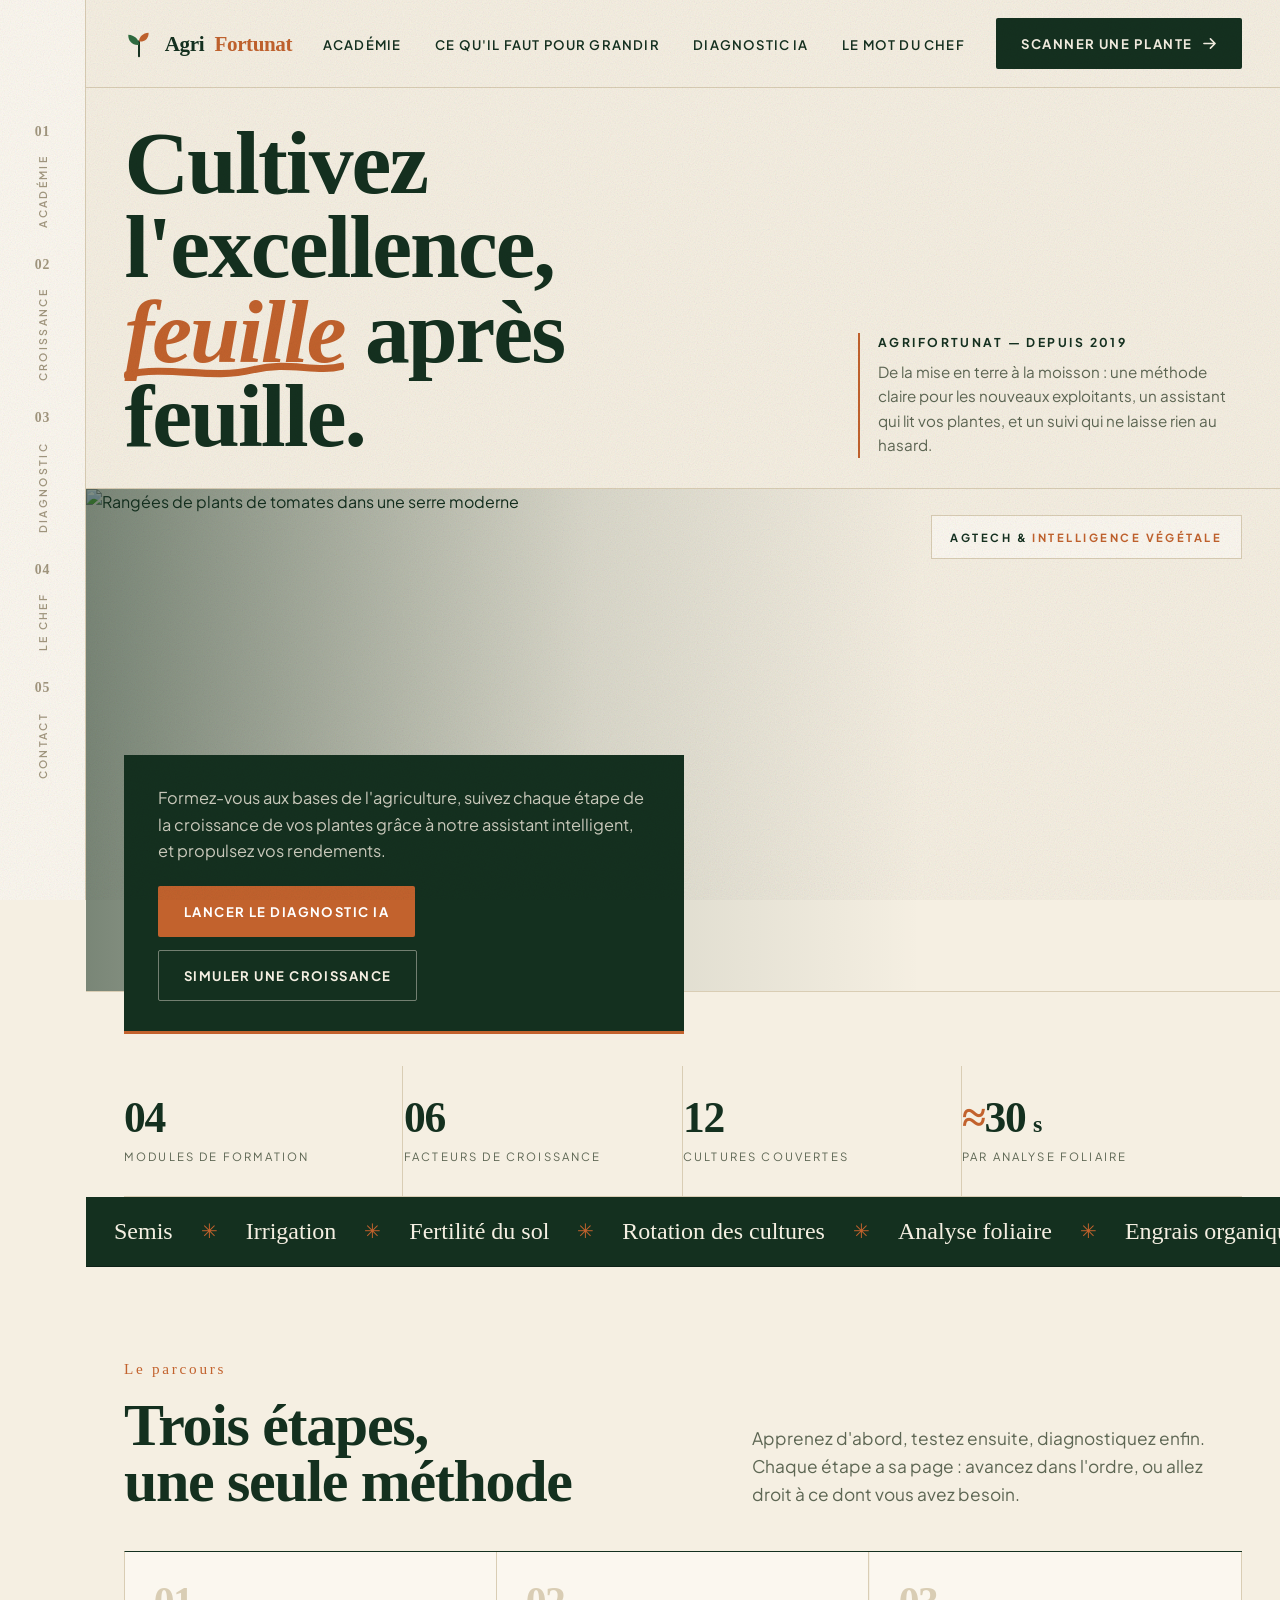
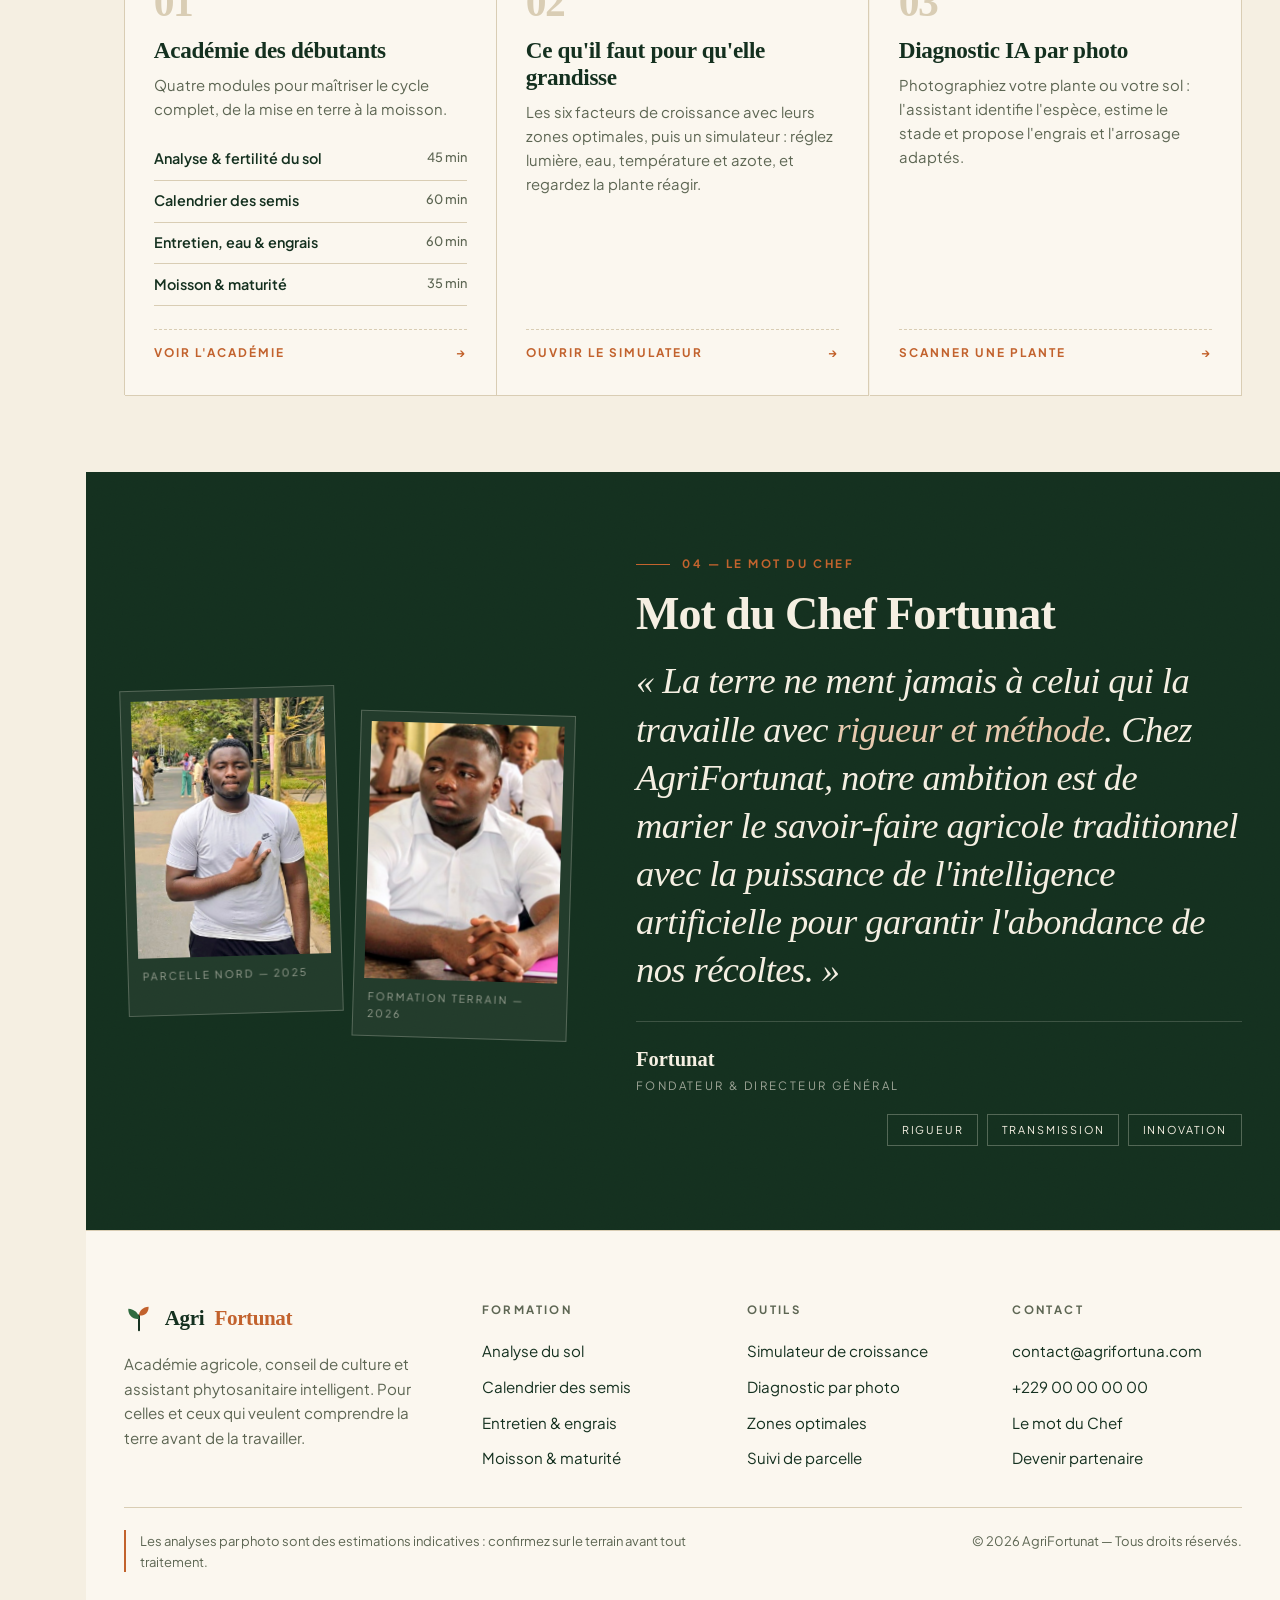
==== commit 666d30b0: "Update index.html" ====
--- a/index.html
+++ b/index.html
@@ -1390,3 +1390,576 @@
           <div class="quiz" id="cours-moisson-quiz">
             <div class="quiz-head"><h3>Quiz de validation</h3><span class="quiz-score">Score <b class="quiz-score-val">0 / 3</b></span></div>
             <div class="q" data-correct="0"><p class="qt">Quel est le meilleur moment pour récolter ?</p><button type="button" class="opt-btn">Le matin, après évaporation de la rosée</button><button type="button" class="opt-btn">À midi, en p
+              
+<div class="quiz-result" aria-live="polite"></div>
+          </div>
+          <div class="course-nav"><a class="btn btn-ghost" href="#cours-entretien">&larr; Entretien & engrais</a><a class="btn btn-clay" href="#croissance">Simuler une croissance &rarr;</a></div>
+        </div>
+      </div>
+    </div>
+  </section>
+</div>
+</main>
+
+<footer id="contact">  
+    <div class="wrap">  
+      <div class="foot-grid">  
+        <div class="foot-brand">  
+          <a href="#accueil" class="logo">  
+            <svg class="seed" viewBox="0 0 32 32" fill="none" aria-hidden="true">  
+              <path d="M16 29V13" stroke="#14301F" stroke-width="2.1" stroke-linecap="round"/>  
+              <path d="M16 17C16 11 11.2 6.6 4.6 6.2 4.2 13 8.8 17.6 16 17Z" fill="#2F6B3F"/>  
+              <path d="M16 13.4C16 8.2 20.2 4.3 26.2 4 26.6 9.9 22.4 13.9 16 13.4Z" fill="#C2622D"/>  
+            </svg>  
+            Agri<em>Fortunat</em>  
+          </a>  
+          <p>Académie agricole, conseil de culture et assistant phytosanitaire intelligent. Pour celles et ceux qui veulent comprendre la terre avant de la travailler.</p>  
+        </div>  
+        <div class="foot">  
+          <h5>Formation</h5>  
+          <ul>  
+            <li><a href="#cours-sol">Analyse du sol</a></li>  
+            <li><a href="#cours-semis">Calendrier des semis</a></li>  
+            <li><a href="#cours-entretien">Entretien &amp; engrais</a></li>  
+            <li><a href="#cours-moisson">Moisson &amp; maturité</a></li>  
+          </ul>  
+        </div>  
+        <div class="foot">  
+          <h5>Outils</h5>  
+          <ul>  
+            <li><a href="#croissance">Simulateur de croissance</a></li>  
+            <li><a href="#diagnostic">Diagnostic par photo</a></li>  
+            <li><a href="#croissance">Zones optimales</a></li>  
+            <li><a href="#diagnostic">Suivi de parcelle</a></li>  
+          </ul>  
+        </div>  
+        <div class="foot">  
+          <h5>Contact</h5>  
+          <ul>  
+            <li><a href="mailto:contact@agrifortuna.com">contact@agrifortuna.com</a></li>  
+            <li><a href="tel:+22900000000">+229 00 00 00 00</a></li>  
+            <li><a href="#chef">Le mot du Chef</a></li>  
+            <li><a href="#diagnostic">Devenir partenaire</a></li>  
+          </ul>  
+        </div>  
+      </div>  
+      <div class="foot-note">  
+        <div class="warn">Les analyses par photo sont des estimations indicatives : confirmez sur le terrain avant tout traitement.</div>  
+        <div>© 2026 AgriFortunat — Tous droits réservés.</div>  
+      </div>  
+    </div>  
+  </footer>
+
+<script src="https://cdn.jsdelivr.net/npm/gsap@3.12.5/dist/gsap.min.js"></script>
+<script src="https://cdn.jsdelivr.net/npm/gsap@3.12.5/dist/ScrollTrigger.min.js"></script>
+<script>
+(function(){
+  "use strict";
+  const reduce = window.matchMedia && window.matchMedia('(prefers-reduced-motion: reduce)').matches;
+  const $ = (s, c) => (c || document).querySelector(s);
+  const $$ = (s, c) => Array.from((c || document).querySelectorAll(s));
+
+  /* ---------------- header ---------------- */
+  const header = $('#header');
+  const onScroll = () => {
+    if (window.scrollY > 24) header.classList.add('shrunk');
+    else header.classList.remove('shrunk');
+    updateRail();
+  };
+  window.addEventListener('scroll', onScroll, {passive:true});
+
+  /* ---------------- burger ---------------- */
+  const burger = $('#burger'), menu = $('#mobileMenu');
+  burger.addEventListener('click', () => {
+    const open = menu.classList.toggle('open');
+    burger.classList.toggle('open', open);
+    burger.setAttribute('aria-expanded', open ? 'true' : 'false');
+  });
+  $$('#mobileMenu a').forEach(a => a.addEventListener('click', () => {
+    menu.classList.remove('open'); burger.classList.remove('open');
+    burger.setAttribute('aria-expanded','false');
+  }));
+
+  /* ---------------- rail : onglet courant + sections visibles ---------------- */
+  const railItems = $$('.rail-item');
+  const railMark = $('#railMark');
+  const pageToRail = { academie:'academie', cours:'academie', croissance:'croissance', diagnostic:'diagnostic' };
+  const scrollSections = ['chef','contact'].map(id => document.getElementById(id)).filter(Boolean);
+  function updateRail(){
+    const page = document.body.getAttribute('data-page') || '';
+    let current = pageToRail[page] || null;
+    const y = window.scrollY + window.innerHeight * 0.34;
+    // une section masquée (autre onglet) n'a pas de position : on l'ignore
+    scrollSections.forEach(s => { if (s.offsetParent !== null && s.offsetTop <= y) current = s.id; });
+    railItems.forEach(it => {
+      const on = it.dataset.rail === current;
+      it.classList.toggle('active', on);
+      if (on && railMark){
+        const r = it.getBoundingClientRect(), rr = it.closest('.rail').getBoundingClientRect();
+        railMark.style.top = (r.top - rr.top) + 'px';
+        railMark.style.height = r.height + 'px';
+      }
+    });
+    if (!current && railMark) railMark.style.height = '0px';
+  }
+
+  /* ---------------- accordion registre ---------------- */
+  $$('.row-head').forEach(head => {
+    const row = head.closest('.row');
+    const toggle = () => {
+      const open = row.classList.toggle('open');
+      head.setAttribute('aria-expanded', open ? 'true' : 'false');
+    };
+    head.addEventListener('click', toggle);
+    head.addEventListener('keydown', e => {
+      if (e.key === 'Enter' || e.key === ' ') { e.preventDefault(); toggle(); }
+    });
+  });
+  const firstRow = $('.row');
+  if (firstRow) { firstRow.classList.add('open'); $('.row-head', firstRow).setAttribute('aria-expanded','true'); }
+
+  /* ---------------- animations d'entrée (une fois par onglet) ---------------- */
+  const revealed = new WeakSet();
+  function initReveals(view){
+    if (revealed.has(view)) return;
+    revealed.add(view);
+    if (!(window.gsap && window.ScrollTrigger) || reduce) return;
+    gsap.registerPlugin(ScrollTrigger);
+    $$('.reveal', view).forEach((el, i) => {
+      gsap.fromTo(el, {y: 26, opacity: 0}, {
+        y: 0, opacity: 1, duration: .85, ease: 'power3.out',
+        scrollTrigger: { trigger: el, start: 'top 88%', once: true },
+        delay: (i % 4) * 0.06
+      });
+    });
+  }
+  let heroDone = false;
+  function heroIntro(){
+    heroDone = true;
+    if (!(window.gsap && window.ScrollTrigger) || reduce) return;
+    const heroMedia = $('.hero-media img');
+    if (heroMedia) gsap.fromTo(heroMedia, {scale: 1.12}, {scale: 1, duration: 1.7, ease: 'power3.out'});
+    gsap.fromTo('.hero-plate', {y: 34, opacity: 0}, {y: 0, opacity: 1, duration: .95, ease: 'power3.out', delay: .22});
+    gsap.fromTo('.hero-title', {y: 30, opacity: 0}, {y: 0, opacity: 1, duration: 1, ease: 'power3.out'});
+  }
+
+  /* filet de sécurité : rien ne doit rester invisible si une animation échoue */
+  function safety(){
+    $$('.view.active .reveal, .view.active .hero-plate, .view.active .hero-title').forEach(el => {
+      const r = el.getBoundingClientRect();
+      if (parseFloat(getComputedStyle(el).opacity) < 0.06 && r.top < window.innerHeight && r.bottom > 0){
+        el.style.opacity = '1';
+        el.style.transform = 'none';
+      }
+    });
+  }
+
+  /* ---------------- onglets (navigation par #) ---------------- */
+  const views = {};
+  $$('.view').forEach(v => { views[v.getAttribute('data-view')] = v; });
+  let currentView = null;
+
+  function show(name){
+    if (name === currentView) return false;
+    $$('.view.active').forEach(v => v.classList.remove('active'));
+    views[name].classList.add('active');
+    currentView = name;
+    document.body.setAttribute('data-page', name.indexOf('cours-') === 0 ? 'cours' : name);
+    const t = views[name].getAttribute('data-title');
+    if (t) document.title = t;
+    initReveals(views[name]);
+    if (name === 'accueil' && !heroDone) heroIntro();
+    if (window.ScrollTrigger) ScrollTrigger.refresh();
+    return true;
+  }
+
+  function route(){
+    let h = '';
+    try { h = decodeURIComponent((location.hash || '').replace(/^#/, '')); } catch (e) { h = ''; }
+    let anchor = null;
+    if (h === 'chef' || h === 'parcours'){ anchor = h; h = 'accueil'; }
+    else if (h === 'contact'){ anchor = 'contact'; h = currentView || 'accueil'; }
+    if (!views[h]) h = 'accueil';
+    const changed = show(h);
+    if (anchor){
+      requestAnimationFrame(() => {
+        const el = document.getElementById(anchor);
+        if (el) el.scrollIntoView({behavior: reduce ? 'auto' : 'smooth', block: 'start'});
+      });
+    } else if (changed){
+      window.scrollTo({top: 0, behavior: 'instant'});
+    }
+    updateRail();
+    window.dispatchEvent(new Event('viewchange'));
+    setTimeout(safety, 2800);
+  }
+  window.addEventListener('hashchange', route);
+
+  // cliquer sur le lien de l'onglet où l'on est déjà : remonter en haut de page
+  document.addEventListener('click', e => {
+    const a = e.target.closest('a[href^="#"]');
+    if (!a) return;
+    const name = a.getAttribute('href').slice(1);
+    if (name && name === currentView){
+      e.preventDefault();
+      window.scrollTo({top: 0, behavior: reduce ? 'auto' : 'smooth'});
+    }
+  });
+
+  route();
+  onScroll();
+  window.addEventListener('resize', updateRail);
+})();
+
+(function(){
+  "use strict";
+  const $ = (s, c) => (c || document).querySelector(s);
+  const $$ = (s, c) => Array.from((c || document).querySelectorAll(s));
+  if (!document.getElementById('plantSvg')) return;
+
+  /* ---------------- simulateur de croissance ---------------- */  
+  const plant = $('#plantSvg');  
+  const sliders = {  
+    lum: $('#sLum'), eau: $('#sEau'), temp: $('#sTemp'), azote: $('#sAzote')  
+  };  
+  const out = {  
+    lum: $('#vLum'), eau: $('#vEau'), temp: $('#vTemp'), azote: $('#vAzote')  
+  };  
+  
+  // score : 1 dans la plage optimale, décroissance linéaire en dehors  
+  function score(v, min, max, span){  
+    if (v >= min && v <= max) return 1;  
+    const d = v < min ? min - v : v - max;  
+    return Math.max(0, 1 - d / span);  
+  }  
+  
+  function evaluate(clearPresets){  
+    const lum = +sliders.lum.value, eau = +sliders.eau.value,  
+          temp = +sliders.temp.value, azote = +sliders.azote.value;  
+  
+    out.lum.textContent = lum + ' h / jour';  
+    out.eau.textContent = eau + ' mm / sem.';  
+    out.temp.textContent = temp + ' °C';  
+    out.azote.textContent = azote + ' kg / ha';  
+  
+    const s = {  
+      lum: score(lum, 8, 12, 6),  
+      eau: score(eau, 25, 45, 22),  
+      temp: score(temp, 18, 28, 11),  
+      azote: score(azote, 60, 120, 65)  
+    };  
+    const keys = Object.keys(s);  
+    const moy = keys.reduce((a,k) => a + s[k], 0) / keys.length;  
+    const vigueur = Math.round(moy * 100);  
+  
+    // plante  
+    const grow = Math.max(0.16, Math.min(1, 0.22 + (vigueur / 100) * 0.92));  
+    plant.style.setProperty('--grow', grow.toFixed(3));  
+    const health = vigueur / 100;  
+    const leaf = health > 0.72 ? '#69B96B' : health > 0.45 ? '#8FA84F' : health > 0.25 ? '#B98B3F' : '#9A6B3A';  
+    const stem = health > 0.72 ? '#8CCB84' : health > 0.45 ? '#A7BE6E' : '#C2A15C';  
+    plant.style.setProperty('--leaf', leaf);  
+    plant.style.setProperty('--stem', stem);  
+    plant.classList.toggle('wilt', vigueur < 45);  
+    plant.classList.toggle('wet', eau > 30 && eau <= 60);  
+  
+    // soleil réagit à la lumière  
+    const sun = $('#sun'), rays = $('#sunRays');  
+    if (sun) sun.setAttribute('opacity', (0.14 + (lum / 16) * 0.72).toFixed(2));  
+    if (rays) rays.setAttribute('opacity', (0.08 + (lum / 16) * 0.55).toFixed(2));  
+  
+    // indicateurs  
+    $('#idxVigueur').textContent = vigueur;  
+    $('#gVigueur').style.width = vigueur + '%';  
+    $('#gVigueur').style.background = vigueur > 70 ? '#69B96B' : vigueur > 45 ? '#C2622D' : '#D2691E';  
+    $('#idxCroissance').textContent = '+' + (0.4 + health * 3.4).toFixed(1).replace('.', ',');  
+    $('#idxRendement').textContent = (0.8 + health * 6.4).toFixed(1).replace('.', ',');  
+    $('#idxRecolte').textContent = Math.round(128 - health * 52);  
+  
+    // verdict : on pointe le facteur le plus déficient  
+    const worst = keys.reduce((a,k) => s[k] < s[a] ? k : a, keys[0]);  
+    const titre = $('#verdictTitle'), texte = $('#verdictText');  
+    const msgs = {  
+      lum: lum < 8  
+        ? ["Manque de lumière", "La plante s'étiole : tiges allongées, feuillage pâle. Ajoutez 2 à 3 h d'exposition ou déplacez la culture près d'une baie au sud."]  
+        : ["Excès de lumière", "Au-delà de 12 h d'exposition, la plante consomme ses réserves. Installez une ombrière 30 % aux heures les plus chaudes."],  
+      eau: eau < 25  
+        ? ["Sous-arrosage", "Le substrat s'assèche : la croissance ralentit dès que la turgescence chute. Passez à 2 arrosages longs par semaine et pailler 7 cm."]  
+        : ["Excès d'eau", "Risque d'asphyxie racinaire et de botrytis. Espacez les arrosages, vérifiez le drainage et aérez la serre en fin de journée."],  
+      temp: temp < 18  
+        ? ["Température trop fraîche", "Sous 18 °C, la floraison stagne et la nouaison est mal assurée. Couvrez la culture la nuit ou chauffez la serre à 18 °C minimum."]  
+        : ["Température trop élevée", "Au-delà de 28 °C, le pollen devient stérile. Ventilez, ombragez et arrosez au petit matin pour refroidir la zone racinaire."],  
+      azote: azote < 60  
+        ? ["Carence en azote", "Feuillage pâle, feuilles vieilles jaunes, croissance ralentie. Apportez 30 kg/ha d'azote sous forme de compost mûr ou de purin d'ortie."]  
+        : ["Excès d'azote", "Feuillage très vert, tiges molles, sensibilité aux maladies. Interrompez tout apport et passez à une formule riche en potassium."]  
+    };  
+    if (vigueur >= 82 && s[worst] > 0.92){  
+      titre.textContent = 'Conditions équilibrées';  
+      texte.textContent = "La plante dispose de tout ce qu'il lui faut : maintenez l'humidité régulière et surveillez le stade floraison.";  
+    } else {  
+      titre.textContent = msgs[worst][0];  
+      texte.textContent = msgs[worst][1];  
+    }  
+    if (clearPresets) $$('.preset').forEach(b => b.classList.remove('on'));  
+  }  
+  
+  Object.keys(sliders).forEach(k => sliders[k].addEventListener('input', () => evaluate(true)));  
+  
+  const presets = {  
+    optimal: {lum:10, eau:35, temp:23, azote:90},  
+    secheresse: {lum:14, eau:8, temp:31, azote:70},  
+    canicule: {lum:15, eau:22, temp:37, azote:110},  
+    carence: {lum:10, eau:35, temp:22, azote:15}  
+  };  
+  $$('.preset').forEach(btn => btn.addEventListener('click', () => {  
+    const p = presets[btn.dataset.preset];  
+    if (!p) return;  
+    Object.keys(p).forEach(k => sliders[k].value = p[k]);  
+    evaluate();  
+    btn.classList.add('on');  
+  }));  
+  evaluate();  
+})();
+
+(function(){
+  "use strict";
+  const $ = (s, c) => (c || document).querySelector(s);
+  const $$ = (s, c) => Array.from((c || document).querySelectorAll(s));
+  if (!document.getElementById('drop')) return;
+
+  /* ---------------- diagnostic IA ---------------- */  
+  const drop = $('#drop'), fileInput = $('#plantFile'), preview = $('#preview'),  
+        previewImg = $('#previewImg'), previewTag = $('#previewTag'), log = $('#log');  
+
+  drop.addEventListener('click', () => fileInput.click());  
+  drop.addEventListener('keydown', e => { if (e.key === 'Enter' || e.key === ' ') { e.preventDefault(); fileInput.click(); } });  
+  ['dragenter','dragover'].forEach(ev => drop.addEventListener(ev, e => {  
+    e.preventDefault(); drop.classList.add('over');  
+  }));  
+  ['dragleave','drop'].forEach(ev => drop.addEventListener(ev, e => {  
+    e.preventDefault(); drop.classList.remove('over');  
+  }));  
+  drop.addEventListener('drop', e => {  
+    const f = e.dataTransfer && e.dataTransfer.files && e.dataTransfer.files[0];  
+    if (f) handleFile(f);  
+  });  
+  fileInput.addEventListener('change', e => {  
+    const f = e.target.files && e.target.files[0];  
+    if (f) handleFile(f);  
+  });  
+  $('#btnRescan').addEventListener('click', () => fileInput.click());  
+  
+  function addLog(text){  
+    const d = document.createElement('div');  
+    d.textContent = text;  
+    log.appendChild(d);  
+    log.scrollTop = log.scrollHeight;  
+    while (log.children.length > 7) log.removeChild(log.firstChild);  
+  }  
+  function resetLog(){ log.innerHTML = ''; }  
+  
+  function handleFile(file){  
+    if (!file.type || file.type.indexOf('image/') !== 0){  
+      addLog('Format refusé : veuillez choisir une image (JPG, PNG, HEIC).');  
+      return;  
+    }  
+    const reader = new FileReader();  
+    reader.onload = e => {  
+      previewImg.src = e.target.result;  
+      preview.style.display = 'block';  
+      previewTag.textContent = file.name.length > 28 ? file.name.slice(0,25) + '…' : file.name;  
+      runAnalysis(e.target.result, file);  
+    };  
+    reader.readAsDataURL(file);  
+  }  
+  
+  function setRing(pct, title, desc){  
+    const arc = $('#ringArc');  
+    const C = 2 * Math.PI * 50;  
+    arc.setAttribute('stroke-dasharray', C.toFixed(1));  
+    arc.setAttribute('stroke-dashoffset', (C * (1 - pct / 100)).toFixed(1));  
+    $('#ringVal').textContent = pct + '%';  
+    if (title) $('#ringTitle').textContent = title;  
+    if (desc) $('#ringDesc').textContent = desc;  
+  }  
+  
+  function fillReport(r){  
+    $('#resEspece').textContent = r.espece;  
+    $('#resAge').textContent = r.age;  
+    $('#resEngrais').textContent = r.engrais;  
+    $('#resArrosage').textContent = r.arrosage;  
+    $('#resExposition').textContent = r.exposition;  
+    $('#careEau').textContent = r.careEau;  
+    $('#careEngrais').textContent = r.careEngrais;  
+    $('#careRecolte').textContent = r.careRecolte;  
+    setRing(r.maturite, r.titre, r.desc);  
+  }  
+  
+  function simulateResult(){  
+    return {  
+      espece: "Tomate (Solanum lycopersicum)",  
+      age: "3 semaines — stade végétatif",  
+      engrais: "Compost mûr + 30 kg/ha d'azote",  
+      arrosage: "25 mm / semaine, au pied",  
+      exposition: "Plein soleil — 8 à 10 h / jour",  
+      careEau: "Dans 2 jours",  
+      careEngrais: "Sous 6 jours",  
+      careRecolte: "≈ 68 jours",  
+      maturite: 42,  
+      titre: "Stade végétatif — bonne vigueur",  
+      desc: "Le feuillage est franc et l'enracinement progresse. Poursuivez l'apport azoté jusqu'à l'entrée en floraison, puis basculez sur une formule potassique."  
+    };  
+  }  
+  
+  async function runAnalysis(base64, file){  
+    resetLog();  
+    $('#resEspece').textContent = "Analyse en cours…";  
+    $('#resAge').textContent = 'Patientez…';  
+    $('#resEngrais').textContent = '…';  
+    $('#resArrosage').textContent = '…';  
+    $('#resExposition').textContent = '…';  
+    setRing(12, 'Analyse en cours', 'Le modèle examine le feuillage, la structure et les symptômes visibles.');  
+  
+    const steps = [  
+      'Image reçue (' + Math.max(1, Math.round(file.size / 1024)) + ' Ko) — prétraitement…',  
+      'Segmentation du feuillage et du limbe…',  
+      'Recherche de symptômes : taches, chlorose, nécrose, mildiou…',  
+      'Croisement avec la base AgriFortunat (12 cultures)…'  
+    ];  
+    steps.forEach((s, i) => setTimeout(() => addLog(s), 240 + i * 520));  
+  
+    let result = null;  
+    try {  
+      result = await groqAnalyze(base64);  
+      addLog('Réponse du modèle vision reçue.');  
+    } catch (err) {  
+      addLog('API indisponible (' + (err && err.message ? err.message : 'erreur') + ') — bascule sur le moteur local.');  
+      result = simulateResult();  
+    }  
+    setTimeout(() => {  
+      fillReport(result);  
+      previewTag.textContent = 'Analyse terminée — ' + result.espece.split('(')[0].trim();  
+      addLog('Rapport généré. Réf. ' + $('#reportId').textContent.replace('Réf. ', '') + '.');  
+    }, 700);  
+  }  
+  
+
+  // Réduit la photo avant envoi : plus rapide, et sous les limites de taille du serveur et de l'API
+  function shrinkImage(dataUrl, maxSide, quality){
+    return new Promise(resolve => {
+      const img = new Image();
+      img.onload = () => {
+        const k = Math.min(1, maxSide / Math.max(img.width, img.height));
+        const c = document.createElement('canvas');
+        c.width = Math.max(1, Math.round(img.width * k));
+        c.height = Math.max(1, Math.round(img.height * k));
+        c.getContext('2d').drawImage(img, 0, 0, c.width, c.height);
+        try { resolve(c.toDataURL('image/jpeg', quality)); } catch (e) { resolve(dataUrl); }
+      };
+      img.onerror = () => resolve(dataUrl);
+      img.src = dataUrl;
+    });
+  }
+
+  // L'appel à Groq se fait côté serveur (api/analyze.js) : la clé n'est jamais dans cette page.
+  async function groqAnalyze(base64){
+    const image = await shrinkImage(base64, 1280, 0.82);
+    const res = await fetch('/api/analyze', {
+      method: 'POST',
+      headers: { 'Content-Type': 'application/json' },
+      body: JSON.stringify({ image: image })
+    });
+    if (!res.ok) throw new Error('HTTP ' + res.status);
+    const data = await res.json();
+    const text = data && typeof data.text === 'string' ? data.text : '';
+    const pick = (key) => {
+      const m = text.match(new RegExp(key + '\\s*:\\s*(.+)', 'i'));
+      return m ? m[1].trim() : '';
+    };
+    const mat = parseInt(pick('MATURITE'), 10);
+    return {
+      espece: pick('ESPECE') || 'Non identifié avec certitude',
+      age: pick('AGE') || '—',
+      engrais: pick('ENGRAIS') || '—',
+      arrosage: pick('ARROSAGE') || '—',
+      exposition: pick('EXPOSITION') || '—',
+      careEau: 'Sous 3 jours',
+      careEngrais: 'Sous 8 jours',
+      careRecolte: 'Selon stade',
+      maturite: isNaN(mat) ? 35 : Math.max(0, Math.min(100, mat)),
+      titre: pick('TITRE') || 'Analyse visuelle',
+      desc: pick('DESC') || 'Observez votre plante régulièrement et notez toute évolution dans votre carnet de parcelle.'
+    };
+  }
+
+  // réf. aléatoire  
+  $('#reportId').textContent = 'Réf. AF-2026-' + String(Math.floor(1000 + Math.random() * 8999));  
+})();
+
+(function(){
+  "use strict";
+  const $ = (s, c) => (c || document).querySelector(s);
+  const $$ = (s, c) => Array.from((c || document).querySelectorAll(s));
+
+  /* ---------------- sommaire : aller à une leçon / leçon en cours ---------------- */
+  document.addEventListener('click', e => {
+    const a = e.target.closest('[data-goto]');
+    if (!a) return;
+    e.preventDefault();
+    const el = document.getElementById(a.getAttribute('data-goto'));
+    if (el) el.scrollIntoView({behavior: 'smooth', block: 'start'});
+  });
+
+  function markToc(){
+    const view = $('.view.active');
+    if (!view) return;
+    const links = $$('.toc a[data-goto]', view);
+    if (!links.length) return;
+    const lessons = links.map(a => document.getElementById(a.getAttribute('data-goto'))).filter(Boolean);
+    const y = window.scrollY + window.innerHeight * 0.3;
+    let cur = lessons[0];
+    lessons.forEach(l => { if (l.getBoundingClientRect().top + window.scrollY <= y) cur = l; });
+    links.forEach(a => a.classList.toggle('on', !!cur && a.getAttribute('data-goto') === cur.id));
+  }
+  window.addEventListener('scroll', markToc, {passive:true});
+  window.addEventListener('viewchange', markToc);
+
+  /* ---------------- quiz (un par cours) ---------------- */
+  $$('.quiz').forEach(quiz => {
+    const questions = $$('.q', quiz);
+    const scoreEl = $('.quiz-score-val', quiz);
+    const resultEl = $('.quiz-result', quiz);
+    let score = 0, answered = 0;
+
+    questions.forEach(q => {
+      const correct = parseInt(q.getAttribute('data-correct'), 10);
+      $$('.opt-btn', q).forEach((btn, i) => {
+        btn.addEventListener('click', () => {
+          if (q.classList.contains('done')) return;
+          q.classList.add('done');
+          answered++;
+          if (i === correct){ btn.classList.add('good'); score++; }
+          else {
+            btn.classList.add('bad');
+            const good = $$('.opt-btn', q)[correct];
+            if (good) good.classList.add('good');
+          }
+          scoreEl.textContent = score + ' / ' + questions.length;
+          if (answered === questions.length){
+            const msg = score === questions.length
+              ? 'Module validé. Vous pouvez passer au suivant.'
+              : score >= 2
+                ? 'Presque : relisez les leçons où vous avez hésité, puis refaites le quiz.'
+                : 'Relisez le cours calmement, puis refaites le quiz.';
+            resultEl.innerHTML = '<b>' + score + ' bonne' + (score > 1 ? 's' : '') + ' réponse' + (score > 1 ? 's' : '') + ' sur ' + questions.length + '.</b> ' + msg;
+            resultEl.classList.add('show');
+          }
+        });
+      });
+    });
+  });
+})();
+
+</script>
+</body>
+</html>
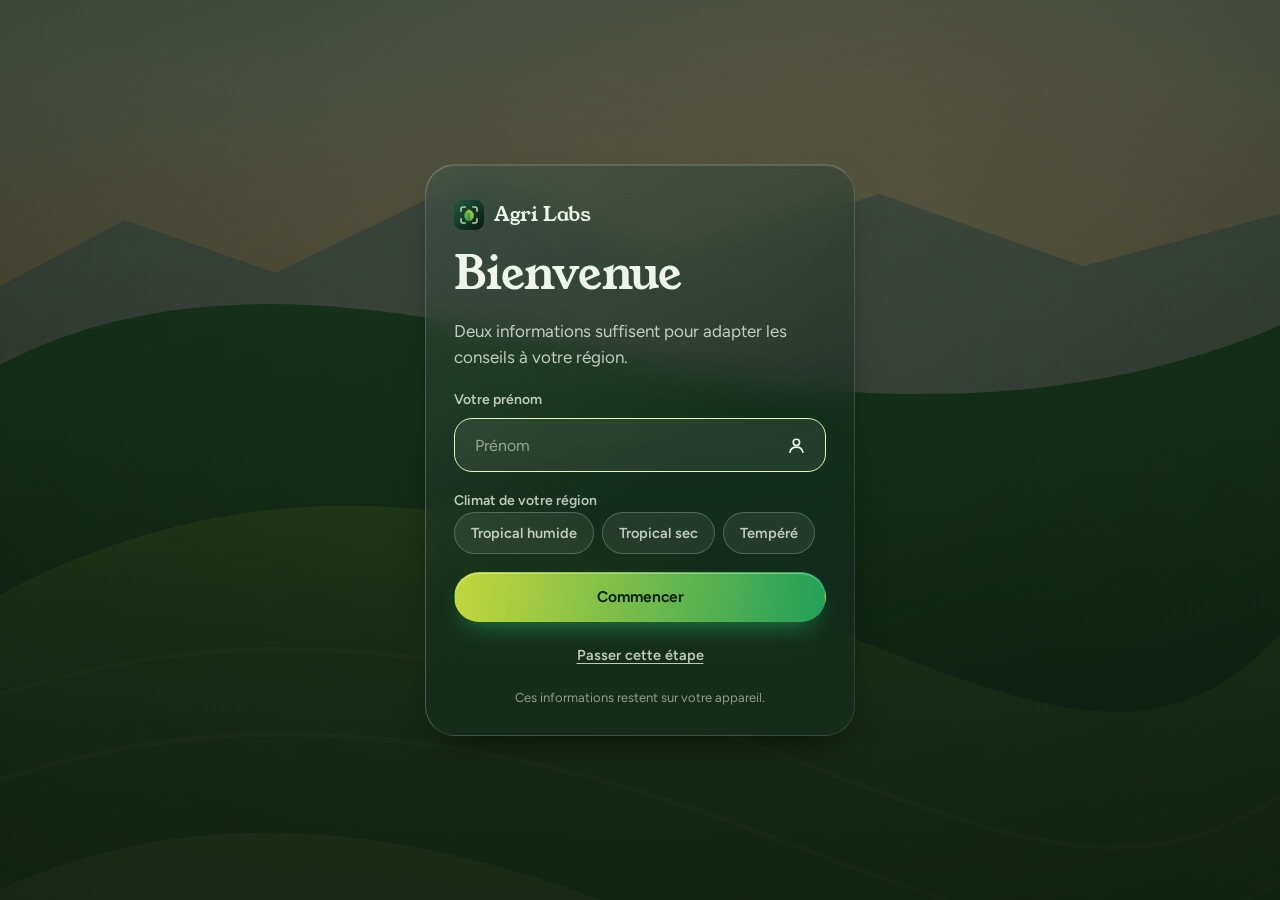
==== commit 17af4a88: "Update index.html" ====
--- a/index.html
+++ b/index.html
@@ -1,292 +1,271 @@
 <!DOCTYPE html>
 <html lang="fr">
 <head>
-<meta charset="UTF-8">
-<meta name="viewport" content="width=device-width, initial-scale=1.0">
-<title>AgriFortunat — Académie agricole &amp; diagnostic phyto intelligent</title>
-<meta name="description" content="AgriFortunat : apprenez les bases de l'agriculture, comprenez ce qu'il faut pour qu'une plante grandisse, et diagnostiquez vos cultures avec l'assistant phyto intelligent.">
+<meta charset="utf-8">
+<meta name="viewport" content="width=device-width,initial-scale=1,viewport-fit=cover">
+<title>Agri Labs — Académie agricole et scanner de plantes par IA</title>
+<meta name="description" content="Agri Labs : des cours d'agriculture, un simulateur de croissance, un test de niveau et un scanner de plantes par IA, dans une application installable.">
+<meta name="theme-color" content="#0e2a1d">
+<meta name="color-scheme" content="dark">
+<meta name="agrilabs-api" content="/api/analyze">
+<link rel="manifest" href="manifest.webmanifest">
+<link rel="icon" type="image/svg+xml" href="icons/icon.svg">
+<link rel="icon" type="image/png" sizes="192x192" href="icons/icon-192.png">
+<link rel="apple-touch-icon" href="icons/apple-touch-icon.png">
+<meta name="mobile-web-app-capable" content="yes">
+<meta name="apple-mobile-web-app-capable" content="yes">
+<meta name="apple-mobile-web-app-title" content="Agri Labs">
+<meta name="apple-mobile-web-app-status-bar-style" content="black-translucent">
 <link rel="preconnect" href="https://fonts.googleapis.com">
 <link rel="preconnect" href="https://fonts.gstatic.com" crossorigin>
-<link href="https://fonts.googleapis.com/css2?family=Fraunces:ital,opsz,wght@0,9..144,400;0,9..144,600;0,9..144,700;0,9..144,900;1,9..144,400;1,9..144,700&family=Plus+Jakarta+Sans:wght@400;500;600;700&display=swap" rel="stylesheet">
+<link href="https://fonts.googleapis.com/css2?family=Figtree:wght@400;500;600;700&family=Young+Serif&display=swap" rel="stylesheet">
 <style>
-  :root{  
-    --paper:#F5EFE2;  
-    --paper-2:#FBF7EF;  
-    --ink:#14301F;  
-    --ink-2:#0D2116;  
-    --sap:#2F6B3F;  
-    --clay:#C2622D;  
-    --clay-soft:#E8C9AE;  
-    --rule:#D9CDB4;  
-    --muted:#5D6653;  
-    --rail:86px;  
-    --maxw:1240px;  
-    --ease:cubic-bezier(.16,1,.3,1);  
-    --grain:url("data:image/svg+xml,%3Csvg xmlns='http://www.w3.org/2000/svg' width='300' height='300'%3E%3Cfilter id='n'%3E%3CfeTurbulence type='fractalNoise' baseFrequency='0.85' numOctaves='4' stitchTiles='stitch'/%3E%3C/filter%3E%3Crect width='300' height='300' filter='url(%23n)' opacity='0.32'/%3E%3C/svg%3E");  
-  }  
-  *{margin:0;padding:0;box-sizing:border-box}  
-  html{scroll-behavior:smooth;scroll-padding-top:118px;-webkit-text-size-adjust:100%}  
-  body{  
-    font-family:'Plus Jakarta Sans',system-ui,sans-serif;  
-    background:var(--paper);  
-    color:var(--ink);  
-    line-height:1.62;  
-    overflow-x:hidden;  
-  }  
-  body::before{  
-    content:"";position:fixed;inset:0;background-image:var(--grain);  
-    background-size:300px 300px;pointer-events:none;z-index:9999;  
-    opacity:.5;mix-blend-mode:multiply;  
-  }  
-  img{display:block;max-width:100%}  
-  a{color:inherit;text-decoration:none}  
-  button,input{font:inherit;color:inherit}  
-  ::selection{background:var(--clay);color:#fff}  /* ---------- typographic helpers ---------- */
-.display{font-family:'Fraunces',Georgia,serif;font-weight:900;line-height:.94;letter-spacing:-.022em}
-.eyebrow{
-font-size:.72rem;font-weight:700;letter-spacing:.22em;text-transform:uppercase;
-color:var(--clay);display:flex;align-items:center;gap:.75rem;
-}
-.eyebrow::before{content:"";width:34px;height:1px;background:var(--clay);flex:none}
-.num{font-variant-numeric:tabular-nums;font-feature-settings:"tnum" 1}
-.lead{font-size:clamp(1.02rem,1.35vw,1.22rem);color:var(--muted);max-width:62ch}
-.ital{font-family:'Fraunces',Georgia,serif;font-style:italic;font-weight:400}
-
-/* ---------- rail (marge de classeur) ---------- */
-.rail{
-position:fixed;left:0;top:0;bottom:0;width:var(--rail);z-index:800;
-border-right:1px solid var(--rule);background:var(--paper-2);
-display:flex;flex-direction:column;align-items:center;justify-content:center;gap:26px;
-}
-.rail-item{
-display:flex;flex-direction:column;align-items:center;gap:12px;
-font-size:.66rem;letter-spacing:.22em;text-transform:uppercase;font-weight:600;
-color:#A2977F;transition:color .35s var(--ease);
-}
-.rail-item .rn{font-family:'Fraunces',serif;font-size:.86rem;letter-spacing:.06em}
-.rail-item .rl{writing-mode:vertical-rl;transform:rotate(180deg)}
-.rail-item:hover{color:var(--sap)}
-.rail-item.active{color:var(--ink)}
-.rail-item.active .rn{color:var(--clay)}
-.rail-mark{
-position:absolute;left:-1px;width:3px;height:0;background:var(--clay);
-transition:top .5s var(--ease),height .5s var(--ease);
-}
-
-/* ---------- header ---------- */
-header{
-position:fixed;top:0;left:var(--rail);right:0;z-index:900;
-background:rgba(245,239,226,.86);backdrop-filter:blur(14px);-webkit-backdrop-filter:blur(14px);
-border-bottom:1px solid var(--rule);transition:padding .4s var(--ease),background .4s var(--ease);
-}
-.nav{
-max-width:var(--maxw);margin:0 auto;padding:1.15rem clamp(1.1rem,3vw,2.4rem);
-display:flex;align-items:center;justify-content:space-between;gap:1.5rem;
-transition:padding .4s var(--ease);
-}
-header.shrunk .nav{padding-top:.7rem;padding-bottom:.7rem}
-.logo{display:flex;align-items:center;gap:.65rem;font-family:'Fraunces',serif;font-weight:900;font-size:1.32rem;letter-spacing:-.02em}
-.logo .seed{width:30px;height:30px;flex:none}
-.logo em{font-style:normal;color:var(--clay)}
-.nav-links{display:flex;gap:2.1rem;list-style:none;align-items:center}
-.nav-links a{
-font-size:.82rem;font-weight:600;letter-spacing:.09em;text-transform:uppercase;
-position:relative;padding:.35rem 0;color:var(--ink);
-}
-.nav-links a::after{
-content:"";position:absolute;left:0;bottom:0;height:1.5px;width:100%;background:var(--clay);
-transform:scaleX(0);transform-origin:right;transition:transform .42s var(--ease);
-}
-.nav-links a:hover::after{transform:scaleX(1);transform-origin:left}
-.btn{
-display:inline-flex;align-items:center;gap:.65rem;cursor:pointer;border:1px solid transparent;
-font-size:.82rem;font-weight:700;letter-spacing:.11em;text-transform:uppercase;
-padding:.85rem 1.55rem;border-radius:2px;transition:all .38s var(--ease);white-space:nowrap;
-}
-.btn-solid{background:var(--ink);color:var(--paper)}
-.btn-solid:hover{background:var(--clay);transform:translateY(-2px)}
-.btn-clay{background:var(--clay);color:#fff}
-.btn-clay:hover{background:var(--ink);transform:translateY(-2px)}
-.btn-ghost{border-color:var(--ink);color:var(--ink);background:transparent}
-.btn-ghost:hover{background:var(--ink);color:var(--paper)}
-.btn-line{background:transparent;color:var(--paper);border-color:rgba(245,239,226,.42)}
-.btn-line:hover{background:var(--paper);color:var(--ink);border-color:var(--paper)}
-.burger{display:none;width:44px;height:38px;border:1px solid var(--rule);background:transparent;cursor:pointer;align-items:center;justify-content:center;flex-direction:column;gap:5px}
-.burger span{width:19px;height:1.6px;background:var(--ink);display:block;transition:transform .35s var(--ease),opacity .3s}
-.burger.open span:nth-child(1){transform:translateY(6.6px) rotate(45deg)}
-.burger.open span:nth-child(2){opacity:0}
-.burger.open span:nth-child(3){transform:translateY(-6.6px) rotate(-45deg)}
-.mobile-menu{
-display:none;flex-direction:column;gap:.25rem;padding:0 clamp(1.1rem,3vw,2.4rem) 1.4rem;
-background:var(--paper-2);border-bottom:1px solid var(--rule);
-}
-.mobile-menu a{padding:.85rem 0;border-bottom:1px solid var(--rule);font-weight:600;letter-spacing:.08em;text-transform:uppercase;font-size:.82rem}
-.mobile-menu.open{display:flex}
-
-main{margin-left:var(--rail)}
-.wrap{max-width:var(--maxw);margin:0 auto;padding:0 clamp(1.1rem,3vw,2.4rem)}
-section{position:relative}
-
-/* ---------- hero ---------- */
-.hero{padding-top:calc(86px + 2.2rem);position:relative}
-.hero-top{display:flex;align-items:flex-end;justify-content:space-between;gap:2rem;flex-wrap:wrap;margin-bottom:1.9rem}
-.hero-title{font-size:clamp(2.55rem,7.2vw,5.6rem);max-width:15ch}
-.hero-title .accent{color:var(--clay);font-style:italic;font-weight:700}
-.hero-title .under{position:relative;display:inline-block}
-.hero-title .under svg{position:absolute;left:0;right:0;bottom:-.12em;width:100%;height:.28em}
-.hero-note{max-width:24rem;border-left:2px solid var(--clay);padding-left:1.15rem;font-size:.95rem;color:var(--muted)}
-.hero-note strong{color:var(--ink);display:block;font-size:.76rem;letter-spacing:.2em;text-transform:uppercase;margin-bottom:.45rem}
-
-.hero-band{position:relative}
-.hero-media{
-position:relative;height:clamp(330px,56vh,560px);overflow:hidden;
-border-top:1px solid var(--rule);border-bottom:1px solid var(--rule);
-}
-.hero-media img{width:100%;height:100%;object-fit:cover;object-position:center 58%;filter:saturate(.92) contrast(1.03)}
-.hero-media::after{
-content:"";position:absolute;inset:0;
-background:linear-gradient(90deg,rgba(20,48,31,.55) 0%,rgba(20,48,31,.12) 42%,rgba(20,48,31,0) 70%);
-}
-.hero-plate{
-position:absolute;left:clamp(1.1rem,3vw,2.4rem);bottom:-2.6rem;z-index:5;
-background:var(--ink);color:var(--paper);padding:1.9rem 2.1rem;max-width:min(560px,84%);
-border-bottom:3px solid var(--clay);
-}
-.hero-plate p{font-size:1.02rem;color:rgba(245,239,226,.82);margin-bottom:1.35rem;max-width:44ch}
-.hero-actions{display:flex;gap:.85rem;flex-wrap:wrap}
-.hero-badge{
-position:absolute;right:clamp(1.1rem,3vw,2.4rem);top:1.6rem;z-index:5;
-background:var(--paper-2);border:1px solid var(--rule);padding:.75rem 1.15rem;
-font-size:.7rem;letter-spacing:.22em;text-transform:uppercase;font-weight:700;
-}
-.hero-badge b{color:var(--clay)}
-
-.stats{display:grid;grid-template-columns:repeat(4,1fr);border-bottom:1px solid var(--rule);margin-top:4.6rem}
-.stat{padding:1.85rem 1.4rem 1.85rem 0;border-right:1px solid var(--rule)}
-.stat:last-child{border-right:none}
-.stat .v{font-family:'Fraunces',serif;font-weight:900;font-size:clamp(1.95rem,3.4vw,2.85rem);line-height:1;letter-spacing:-.03em}
-.stat .v i{font-style:normal;color:var(--clay)}
-.stat .k{font-size:.71rem;letter-spacing:.19em;text-transform:uppercase;color:var(--muted);margin-top:.55rem}
-
-/* ---------- ticker ---------- */
-.ticker{background:var(--ink);color:var(--paper);overflow:hidden;padding:.95rem 0;border-bottom:1px solid var(--ink-2)}
-.ticker-track{display:flex;width:max-content;animation:slide 44s linear infinite}
-.ticker:hover .ticker-track{animation-play-state:paused}
-.ticker-item{
-font-family:'Fraunces',serif;font-size:clamp(1.05rem,1.9vw,1.5rem);font-weight:400;
-padding:0 1.75rem;display:flex;align-items:center;gap:1.75rem;white-space:nowrap;
-}
-.ticker-item span{color:var(--clay);font-size:.85em}
-@keyframes slide{from{transform:translateX(0)}to{transform:translateX(-50%)}}
-
-/* ---------- section head ---------- */
-.sec-head{display:grid;grid-template-columns:minmax(0,1.15fr) minmax(0,1fr);gap:clamp(1.6rem,5vw,4.5rem);align-items:end;padding:clamp(3.6rem,7vw,6.2rem) 0 2.6rem}
-.sec-head h2{font-size:clamp(2.15rem,4.7vw,3.75rem)}
-.sec-head .num-tag{font-family:'Fraunces',serif;font-size:.95rem;letter-spacing:.18em;color:var(--clay);margin-bottom:.95rem;display:block}
-
-/* ---------- registre / académie ---------- */
-.reg{border-top:1px solid var(--ink)}
-.row{border-bottom:1px solid var(--rule);position:relative}
-.row-head{
-display:grid;grid-template-columns:112px minmax(0,1.25fr) minmax(0,1fr) 150px;
-gap:1.5rem;align-items:center;padding:1.85rem 1.15rem 1.85rem 0;cursor:pointer;
-transition:background .42s var(--ease),padding .42s var(--ease);
-}
-.row:hover .row-head{background:var(--paper-2);padding-left:1.15rem}
-.row-n{font-family:'Fraunces',serif;font-weight:900;font-size:clamp(2.1rem,4vw,3.15rem);line-height:.8;color:var(--rule);letter-spacing:-.04em;transition:color .42s var(--ease)}
-.row:hover .row-n,.row.open .row-n{color:var(--clay)}
-.row-t{font-family:'Fraunces',serif;font-weight:700;font-size:clamp(1.25rem,2.15vw,1.72rem);line-height:1.16;letter-spacing:-.015em}
-.row-d{color:var(--muted);font-size:.955rem}
-.row-meta{display:flex;flex-direction:column;align-items:flex-end;gap:.4rem;text-align:right}
-.chip{font-size:.68rem;letter-spacing:.17em;text-transform:uppercase;font-weight:700;border:1px solid var(--rule);padding:.32rem .72rem;color:var(--muted)}
-.chip.ok{border-color:var(--sap);color:var(--sap)}
-.row-toggle{width:34px;height:34px;border:1px solid var(--ink);display:grid;place-items:center;transition:all .42s var(--ease)}
-.row.open .row-toggle{background:var(--clay);border-color:var(--clay);transform:rotate(45deg)}
-.row-toggle svg{width:13px;height:13px}
-.row-body{display:grid;grid-template-rows:0fr;transition:grid-template-rows .52s var(--ease)}
-.row.open .row-body{grid-template-rows:1fr}
-.row-body>div{overflow:hidden}
-.row-inner{
-display:grid;grid-template-columns:112px minmax(0,1fr) minmax(0,1fr);gap:1.5rem;
-padding:0 1.15rem 2.15rem 0;
-}
-.row-inner ul{list-style:none;display:flex;flex-direction:column;gap:.62rem}
-.row-inner li{position:relative;padding-left:1.55rem;font-size:.955rem;color:var(--muted)}
-.row-inner li::before{content:"";position:absolute;left:0;top:.62em;width:9px;height:1px;background:var(--clay)}
-.row-inner li b{color:var(--ink);font-weight:600}
-.row-figure{position:relative;overflow:hidden;border:1px solid var(--rule);aspect-ratio:16/10}
-.row-figure img{width:100%;height:100%;object-fit:cover;transition:transform 1.1s var(--ease)}
-.row:hover .row-figure img{transform:scale(1.055)}
-
-/* ---------- facteurs ---------- */
-.factors{display:grid;grid-template-columns:repeat(3,1fr);border-top:1px solid var(--ink);border-left:1px solid var(--rule)}
-.factor{padding:1.85rem 1.7rem;border-right:1px solid var(--rule);border-bottom:1px solid var(--rule);background:var(--paper-2);transition:background .4s var(--ease)}
-.factor:hover{background:#fff}
-.factor .fi{width:38px;height:38px;color:var(--sap);margin-bottom:1.05rem}
-.factor h4{font-family:'Fraunces',serif;font-size:1.18rem;font-weight:700;margin-bottom:.5rem}
-.factor p{font-size:.915rem;color:var(--muted);margin-bottom:.95rem}
-.factor .opt{font-size:.72rem;letter-spacing:.15em;text-transform:uppercase;font-weight:700;color:var(--clay);display:flex;justify-content:space-between;gap:1rem;border-top:1px dashed var(--rule);padding-top:.75rem}
-
-/* ---------- simulateur (bande encre) ---------- */
-.sim{background:var(--ink);color:var(--paper);position:relative;overflow:hidden;margin-top:clamp(3.2rem,6vw,5.4rem)}
-.sim::before{
-content:"";position:absolute;inset:0;background-image:var(--grain);background-size:300px 300px;
-opacity:.22;mix-blend-mode:overlay;pointer-events:none;
-}
-.sim-grid{display:grid;grid-template-columns:minmax(0,1.02fr) minmax(0,1.18fr);gap:clamp(2rem,5vw,4.6rem);align-items:center;
-max-width:var(--maxw);margin:0 auto;padding:clamp(3.2rem,6vw,5.2rem) clamp(1.1rem,3vw,2.4rem)}
-.sim h3{font-family:'Fraunces',serif;font-size:clamp(1.85rem,3.3vw,2.75rem);line-height:1.06;letter-spacing:-.022em;margin:.95rem 0 1.05rem}
-.sim .eyebrow{color:var(--clay-soft)}
-.sim .eyebrow::before{background:var(--clay-soft)}
-.sim p.lead{color:rgba(245,239,226,.72)}
-.plant-stage{
-background:rgba(245,239,226,.055);border:1px solid rgba(245,239,226,.16);
-padding:1.35rem;display:flex;gap:1.4rem;align-items:center;
-}
-.plant-stage svg.plant{width:min(250px,42vw);height:auto;flex:none}
-.sim-readouts{display:flex;flex-direction:column;gap:.85rem;flex:1;min-width:0}
-.readout{border-bottom:1px solid rgba(245,239,226,.16);padding-bottom:.72rem}
-.readout .k{font-size:.665rem;letter-spacing:.21em;text-transform:uppercase;color:rgba(245,239,226,.55)}
-.readout .v{font-family:'Fraunces',serif;font-size:1.62rem;font-weight:700;line-height:1.12;letter-spacing:-.02em}
-.readout .v small{font-size:.85rem;font-weight:400;opacity:.6;letter-spacing:.04em}
-.gauge{height:5px;background:rgba(245,239,226,.16);margin-top:.55rem;overflow:hidden}
-.gauge i{display:block;height:100%;background:var(--clay);width:50%;transition:width .55s var(--ease),background .55s var(--ease)}
-
-.sliders{margin-top:1.95rem;display:flex;flex-direction:column;gap:1.28rem}
-.slider-row .top{display:flex;justify-content:space-between;align-items:baseline;gap:1rem;margin-bottom:.48rem}
-.slider-row .lbl{font-size:.735rem;letter-spacing:.2em;text-transform:uppercase;font-weight:700;color:rgba(245,239,226,.78)}
-.slider-row .val{font-family:'Fraunces',serif;font-size:1.02rem;font-weight:700;color:var(--clay-soft);font-variant-numeric:tabular-nums}
-input[type=range]{
--webkit-appearance:none;appearance:none;width:100%;height:22px;background:transparent;cursor:pointer;
-}
-input[type=range]::-webkit-slider-runnable-track{height:2px;background:rgba(245,239,226,.28)}
-input[type=range]::-moz-range-track{height:2px;background:rgba(245,239,226,.28)}
-input[type=range]::-webkit-slider-thumb{
--webkit-appearance:none;appearance:none;width:16px;height:16px;background:var(--clay);
-border:2px solid var(--ink);margin-top:-7px;transition:transform .22s var(--ease);
-}
-input[type=range]::-moz-range-thumb{width:16px;height:16px;background:var(--clay);border:2px solid var(--ink);border-radius:0}
-input[type=range]:hover::-webkit-slider-thumb{transform:scale(1.25)}
-input[type=range]:focus-visible{outline:2px solid var(--clay-soft);outline-offset:4px}
-.verdict{
-margin-top:1.85rem;border-left:3px solid var(--clay);background:rgba(245,239,226,.07);
-padding:1.15rem 1.35rem;font-size:.955rem;color:rgba(245,239,226,.88);
-}
-.verdict b{display:block;font-family:'Fraunces',serif;font-size:1.06rem;color:var(--paper);margin-bottom:.35rem;font-weight:700}
-.presets{display:flex;gap:.6rem;flex-wrap:wrap;margin-top:1.35rem}
-.preset{
-background:transparent;border:1px solid rgba(245,239,226,.3);color:rgba(245,239,226,.82);
-padding:.52rem 1.02rem;font-size:.715rem;letter-spacing:.16em;text-transform:uppercase;font-weight:700;
-cursor:pointer;transition:all .34s var(--ease);
-}
-.preset:hover,.preset.on{background:var(--clay);border-color:var(--clay);color:#fff}
-
-/* plant svg animation vars */
-.plant{--grow:.62;--leafs:.9;--leaf:#57A45F;--stem:#7FBF7A}
+/* =====================================================================
+   Agri Labs — feuille de style
+   Verre dépoli sur vert forêt. Un seul élément marquant : le bouton Scanner.
+   ===================================================================== */
+:root{
+  --ink:#071a12; --forest:#0e2a1d; --moss:#1b4a33;
+  --leaf:#22a05a; --lime:#c4d63b; --sage:#c3dbb2; --sage-2:#a6c795; --peach:#f0c48e;
+  --ok:#8fe0a4; --warn:#f6c98d; --bad:#ff9d85;
+  --txt:#eef5ea; --txt-2:rgba(238,245,234,.78); --txt-3:rgba(238,245,234,.56);
+  --glass:rgba(11,35,24,.5); --glass-strong:rgba(9,28,19,.8);
+  --rim:rgba(255,255,255,.22); --rim-2:rgba(255,255,255,.11);
+  --blur:16px;
+  --r-xl:30px; --r-lg:24px; --r-md:18px; --r-sm:12px;
+  --ease:cubic-bezier(.22,.8,.24,1);
+  --safe-top:env(safe-area-inset-top,0px); --safe-bottom:env(safe-area-inset-bottom,0px);
+  --f-body:'Figtree',system-ui,-apple-system,'Segoe UI',Roboto,sans-serif;
+  --f-disp:'Young Serif',Georgia,'Times New Roman',serif;
+}
+*,*::before,*::after{box-sizing:border-box}
+*{margin:0}
+ul,ol{padding:0}
+html{-webkit-text-size-adjust:100%;color-scheme:dark;background:var(--ink)}
+body{font-family:var(--f-body);font-size:16px;line-height:1.55;color:var(--txt);min-height:100vh;min-height:100dvh;overflow-x:hidden;-webkit-tap-highlight-color:transparent;text-rendering:optimizeLegibility}
+body.has-overlay{overflow:hidden}
+h1,h2,h3{font-family:var(--f-disp);font-weight:400;letter-spacing:-.012em;line-height:1.12;text-wrap:balance}
+h1{font-size:clamp(31px,7.6vw,46px)}
+h2{font-size:22px}
+h3{font-size:19px}
+p{text-wrap:pretty}
+b,strong{font-weight:650}
+a{color:inherit}
+button{font:inherit;color:inherit}
+img,svg,video{display:block;max-width:100%}
+[hidden]{display:none!important}
+.sr{position:absolute;width:1px;height:1px;overflow:hidden;clip:rect(0 0 0 0);white-space:nowrap}
+:focus-visible{outline:2px solid #e6f6b0;outline-offset:3px;border-radius:6px}
+::selection{background:rgba(196,214,59,.35)}
+.tiny{font-size:13px;color:var(--txt-3)}
+.lead{font-size:17px;color:var(--txt-2);max-width:56ch}
+
+/* ---------- icônes ---------- */
+.ic{width:1.3em;height:1.3em;flex:none;fill:none;stroke:currentColor;stroke-width:1.8;stroke-linecap:round;stroke-linejoin:round}
+.mark{width:30px;height:30px;flex:none}
+
+/* ---------- fond ---------- */
+.bg{position:fixed;inset:0;z-index:-1;overflow:hidden;background:var(--ink)}
+.bg svg{position:absolute;inset:0;width:100%;height:100%}
+
+/* ---------- verre ---------- */
+.glass,.glass-strong{
+  position:relative;
+  border:1px solid var(--rim-2);border-top-color:var(--rim);border-left-color:var(--rim);
+  box-shadow:0 18px 40px -18px rgba(0,0,0,.6),inset 0 1px 0 rgba(255,255,255,.14);
+}
+.glass{
+  background:linear-gradient(150deg,rgba(255,255,255,.13),rgba(255,255,255,.03) 55%),var(--glass);
+  -webkit-backdrop-filter:blur(var(--blur)) saturate(135%);backdrop-filter:blur(var(--blur)) saturate(135%);
+  border-radius:var(--r-lg);
+}
+.glass-strong{
+  background:linear-gradient(150deg,rgba(255,255,255,.1),rgba(255,255,255,.02) 55%),var(--glass-strong);
+  -webkit-backdrop-filter:blur(22px) saturate(140%);backdrop-filter:blur(22px) saturate(140%);
+}
+.lite .glass,.lite .glass-strong,.lite .top{-webkit-backdrop-filter:none;backdrop-filter:none;background:rgba(12,38,26,.93)}
+.lite .glass{box-shadow:none}
+@supports not ((backdrop-filter:blur(1px)) or (-webkit-backdrop-filter:blur(1px))){
+  .glass,.glass-strong,.top{background:rgba(12,38,26,.93)}
+}
+
+/* ---------- boutons ---------- */
+.btn{display:inline-flex;align-items:center;justify-content:center;gap:10px;min-height:50px;padding:0 24px;border-radius:999px;border:1px solid transparent;font-weight:650;font-size:15.5px;line-height:1;text-decoration:none;cursor:pointer;transition:transform .18s var(--ease),filter .2s,background .2s;-webkit-user-select:none;user-select:none}
+.btn:active{transform:scale(.97)}
+.btn.primary{background:linear-gradient(100deg,#c4d63b,#22a05a);color:#08200f;box-shadow:0 12px 26px -12px rgba(34,160,90,.85),inset 0 1px 0 rgba(255,255,255,.35)}
+.btn.primary:hover{filter:brightness(1.06)}
+.btn.sage{background:linear-gradient(180deg,#d6e9c8,#a9c99a);color:#0b2316}
+.btn.ghost{background:rgba(255,255,255,.09);border-color:var(--rim);color:var(--txt)}
+.btn.ghost:hover{background:rgba(255,255,255,.15)}
+.btn.sm{min-height:42px;padding:0 18px;font-size:14.5px}
+.btn.block{display:flex;width:100%}
+.btn[disabled]{opacity:.5;pointer-events:none}
+.linkbtn{background:none;border:0;padding:10px;color:var(--txt-2);font-weight:600;font-size:14.5px;text-decoration:underline;text-underline-offset:3px;cursor:pointer}
+.link{color:var(--sage);font-weight:600;font-size:14.5px;text-underline-offset:3px}
+.icon-btn{width:44px;height:44px;border-radius:50%;display:grid;place-items:center;flex:none;background:rgba(255,255,255,.09);border:1px solid var(--rim-2);color:var(--txt);cursor:pointer;transition:background .2s,transform .18s var(--ease)}
+.icon-btn:hover{background:rgba(255,255,255,.16)}
+.icon-btn:active{transform:scale(.94)}
+.glassbtn{background:rgba(8,24,16,.55);-webkit-backdrop-filter:blur(10px);backdrop-filter:blur(10px);border-color:rgba(255,255,255,.25)}
+.avatar{width:44px;height:44px;border-radius:50%;display:grid;place-items:center;flex:none;background:linear-gradient(140deg,#c4d63b,#22a05a);color:#08200f;font-weight:700;font-size:17px;border:0;cursor:pointer}
+
+/* ---------- puces ---------- */
+.chip{display:inline-flex;align-items:center;gap:6px;min-height:28px;padding:3px 12px;border-radius:999px;font-weight:600;font-size:13px;line-height:1.2;background:rgba(255,255,255,.1);border:1px solid var(--rim-2);color:var(--txt-2)}
+.chip .ic{width:1.1em;height:1.1em}
+.chips{display:flex;flex-wrap:wrap;gap:8px}
+.st-done{background:rgba(143,224,164,.16);border-color:rgba(143,224,164,.42);color:#b5f2c5}
+.st-doing{background:rgba(240,196,142,.16);border-color:rgba(240,196,142,.42);color:#f8dcb4}
+
+/* ---------- bienvenue / profil ---------- */
+.welcome{position:fixed;inset:0;z-index:90;display:grid;grid-template-columns:minmax(0,1fr);place-items:center;padding:calc(20px + var(--safe-top)) 20px calc(20px + var(--safe-bottom));overflow-y:auto;background:radial-gradient(120% 90% at 50% 40%,rgba(6,22,14,.05),rgba(6,22,14,.55))}
+.w-card{width:min(100%,430px);padding:34px 28px 26px;border-radius:var(--r-xl);display:flex;flex-direction:column;gap:18px;animation:rise .7s var(--ease) both}
+.w-brand{display:flex;align-items:center;gap:10px;font-family:var(--f-disp);font-size:20px}
+.w-card h1{font-size:clamp(36px,10vw,46px)}
+.field{display:flex;flex-direction:column;gap:8px;border:0;padding:0;min-width:0}
+.f-label{font-size:14px;font-weight:600;color:var(--txt-2);padding:0}
+.inp{display:flex;align-items:center;gap:10px;height:54px;padding:0 18px;border-radius:var(--r-md);background:rgba(255,255,255,.07);border:1px solid var(--rim);color:var(--txt-3)}
+.inp:focus-within{border-color:#e6f6b0;color:var(--txt)}
+.inp input{flex:1;min-width:0;height:100%;background:none;border:0;outline:0;color:var(--txt);font:inherit;font-size:16px}
+.inp input::placeholder{color:var(--txt-3)}
+.chip-radio{position:relative;cursor:pointer}
+.chip-radio input{position:absolute;opacity:0;inset:0;cursor:pointer}
+.chip-radio span{display:inline-flex;align-items:center;min-height:42px;padding:0 16px;border-radius:999px;border:1px solid var(--rim);background:rgba(255,255,255,.07);font-weight:600;font-size:14.5px;color:var(--txt-2);transition:background .2s,color .2s}
+.chip-radio input:checked + span{background:var(--sage);color:#0b2316;border-color:transparent}
+.chip-radio input:focus-visible + span{outline:2px solid #e6f6b0;outline-offset:3px}
+.w-card .linkbtn{align-self:center;margin-top:-6px}
+.w-card .tiny{text-align:center;margin-top:-6px}
+
+/* ---------- barre du haut + menu qui défile ---------- */
+.top{position:sticky;top:0;z-index:30;padding-top:var(--safe-top);background:linear-gradient(180deg,rgba(5,20,13,.8),rgba(5,20,13,.5));-webkit-backdrop-filter:blur(14px);backdrop-filter:blur(14px);border-bottom:1px solid var(--rim-2)}
+.appbar{display:flex;align-items:center;justify-content:space-between;gap:12px;height:60px;padding:0 14px;max-width:1000px;margin:0 auto}
+.brand{display:flex;align-items:center;gap:10px;font-family:var(--f-disp);font-size:22px;text-decoration:none}
+.install-slot:empty{display:none}
+
+/* ---------- pages ---------- */
+#main{outline:0}
+.page{width:min(100%,1000px);margin:0 auto;padding:18px 16px calc(118px + var(--safe-bottom));display:flex;flex-direction:column;gap:20px}
+.page.enter-r{animation:inR .4s var(--ease) both}
+.page.enter-l{animation:inL .4s var(--ease) both}
+@keyframes inR{from{opacity:0;transform:translateX(42px)}to{opacity:1;transform:none}}
+@keyframes inL{from{opacity:0;transform:translateX(-42px)}to{opacity:1;transform:none}}
+@keyframes rise{from{opacity:0;transform:translateY(22px) scale(.98)}to{opacity:1;transform:none}}
+.pg-head{display:flex;flex-direction:column;gap:12px;padding:6px 2px 2px}
+.sec-title{display:flex;align-items:baseline;justify-content:space-between;gap:12px;padding:0 2px}
+.back{display:inline-flex;align-items:center;gap:8px;align-self:flex-start;min-height:40px;padding:0 14px 0 10px;border-radius:999px;background:rgba(255,255,255,.08);border:1px solid var(--rim-2);color:var(--txt-2);font-weight:600;font-size:14.5px;text-decoration:none}
+.back:hover{background:rgba(255,255,255,.14)}
+
+/* ---------- accueil ---------- */
+.hero{padding:28px 24px 24px;border-radius:var(--r-xl);display:flex;flex-direction:column;gap:14px}
+.hero h1{font-size:clamp(34px,9vw,58px);line-height:1.04;max-width:14ch}
+@media(min-width:900px){.hero h1{max-width:22ch}}
+.hello{font-weight:600;color:var(--sage);font-size:15.5px}
+.actions{display:flex;flex-wrap:wrap;gap:10px;margin-top:6px}
+.journey{display:grid;grid-template-columns:auto 1fr;gap:16px;align-items:center;padding:18px}
+.journey .btn{grid-column:1 / -1}
+.medal{width:64px;height:64px;border-radius:50%;display:grid;place-items:center;border:1px solid var(--rim);background:rgba(255,255,255,.08);color:var(--txt-2)}
+.medal .ic{width:30px;height:30px}
+.medal.debutant{background:rgba(143,224,164,.16);color:#b5f2c5;border-color:rgba(143,224,164,.45)}
+.medal.amateur{background:rgba(196,214,59,.16);color:#e4f27f;border-color:rgba(196,214,59,.5)}
+.medal.confirme{background:rgba(240,196,142,.18);color:#f8dcb4;border-color:rgba(240,196,142,.5)}
+.medal.pro{background:linear-gradient(140deg,#c4d63b,#22a05a);color:#08200f;border-color:transparent}
+.j-body h2{font-size:21px}
+.j-body p{color:var(--txt-2);font-size:14.5px;margin:2px 0 10px}
+.segs{display:flex;gap:6px}
+.segs i{flex:1;height:6px;border-radius:99px;background:rgba(255,255,255,.14)}
+.segs i.on{background:linear-gradient(90deg,#c4d63b,#22a05a)}
+.rail-x{display:flex;gap:12px;overflow-x:auto;scroll-snap-type:x mandatory;padding:4px 16px 14px;margin:0 -16px;scrollbar-width:none;overscroll-behavior-x:contain}
+.rail-x::-webkit-scrollbar{display:none}
+.rail-x > *{flex:0 0 min(80%,310px);scroll-snap-align:start}
+.rail-x > *:last-child{margin-right:0}
+.tip{padding:20px 22px;display:flex;flex-direction:column;gap:8px}
+.tip h2{font-size:19px;color:var(--sage)}
+.tip p{color:var(--txt);font-size:16.5px;max-width:60ch}
+.install{display:flex;align-items:center;gap:14px;padding:14px 14px 14px 18px;border-radius:var(--r-md)}
+.install .ic{width:26px;height:26px;color:var(--lime)}
+.install p{flex:1;font-size:14.5px;color:var(--txt-2);line-height:1.4}
+.install p b{display:block;color:var(--txt);font-size:15.5px}
+
+/* ---------- modules ---------- */
+.mod{display:flex;flex-direction:column;gap:10px;padding:18px;text-decoration:none;color:inherit;transition:transform .25s var(--ease),border-color .25s}
+.mod:hover{transform:translateY(-3px);border-top-color:rgba(255,255,255,.4)}
+.mod-n{width:36px;height:36px;border-radius:50%;display:grid;place-items:center;background:rgba(196,214,59,.16);border:1px solid rgba(196,214,59,.45);color:#e4f27f;font-weight:700;font-size:15.5px}
+.mod h3{margin-top:2px}
+.mod p{font-size:14.5px;color:var(--txt-2);display:-webkit-box;-webkit-line-clamp:3;-webkit-box-orient:vertical;overflow:hidden}
+.mod-meta{display:flex;flex-wrap:wrap;gap:8px;margin-top:auto;padding-top:4px}
+.mod-grid{display:grid;grid-template-columns:1fr;gap:14px}
+@media(min-width:760px){.mod-grid{grid-template-columns:1fr 1fr}}
+.prog{display:flex;align-items:center;gap:12px;font-size:14.5px;font-weight:600;color:var(--txt-2)}
+.bar{flex:1;height:8px;border-radius:99px;background:rgba(255,255,255,.14);overflow:hidden}
+.bar i{display:block;height:100%;border-radius:99px;background:linear-gradient(90deg,#c4d63b,#22a05a);transition:width .5s var(--ease)}
+
+/* ---------- cours ---------- */
+.c-head{padding:24px 22px;display:flex;flex-direction:column;gap:12px;border-radius:var(--r-xl)}
+.c-head .meta{display:flex;flex-wrap:wrap;gap:8px}
+.lessons{display:flex;flex-direction:column;gap:12px}
+details.lesson{border-radius:var(--r-md)}
+details.lesson summary{list-style:none;display:flex;align-items:center;gap:14px;padding:16px 18px;cursor:pointer;min-height:64px}
+details.lesson summary::-webkit-details-marker{display:none}
+.ln{width:34px;height:34px;border-radius:50%;flex:none;display:grid;place-items:center;font-weight:700;font-size:14.5px;background:rgba(196,214,59,.16);border:1px solid rgba(196,214,59,.45);color:#e4f27f}
+details.lesson summary h2{flex:1;font-size:19px}
+.chev{transition:transform .3s var(--ease);color:var(--txt-2)}
+details.lesson[open] .chev{transform:rotate(180deg)}
+.lbody{padding:0 20px 20px;color:var(--txt-2);max-width:72ch}
+.lbody p{margin-bottom:12px}
+.lbody h4{font-family:var(--f-disp);font-weight:400;font-size:18px;color:var(--txt);margin:18px 0 8px}
+.lbody ul{list-style:none;display:flex;flex-direction:column;gap:10px;margin:8px 0 14px}
+.lbody li{position:relative;padding-left:20px;font-size:15.5px}
+.lbody li::before{content:"";position:absolute;left:2px;top:.72em;width:8px;height:2px;border-radius:2px;background:var(--lime)}
+.lbody li b{color:var(--txt)}
+.tbl-wrap{overflow-x:auto;margin:14px 0 14px;border-radius:var(--r-sm);border:1px solid var(--rim-2);background:rgba(0,0,0,.18)}
+.tbl{width:100%;min-width:520px;border-collapse:collapse;font-size:14.5px}
+.tbl th{text-align:left;padding:11px 14px;background:rgba(255,255,255,.1);color:var(--sage);font-weight:650;font-size:13.5px}
+.tbl td{padding:11px 14px;border-top:1px solid var(--rim-2);vertical-align:top}
+.tbl td:first-child{color:var(--txt);font-weight:600}
+.tbl-note{font-size:13px;color:var(--txt-3);margin-top:-6px}
+.callout{margin:16px 0 4px;padding:14px 16px;border-radius:var(--r-sm);border-left:3px solid var(--lime);background:rgba(196,214,59,.09);font-size:15px}
+.callout b{display:block;color:var(--txt);font-family:var(--f-disp);font-weight:400;font-size:17px;margin-bottom:3px}
+.todo{padding:20px 20px 12px}
+.todo-head{display:flex;justify-content:space-between;align-items:baseline;gap:12px;margin-bottom:6px}
+.todo-head span{font-size:14px;font-weight:600;color:var(--txt-2)}
+.check{display:flex;gap:14px;align-items:flex-start;padding:13px 0;border-top:1px solid var(--rim-2);cursor:pointer;font-size:15.5px}
+.check input{appearance:none;-webkit-appearance:none;width:24px;height:24px;margin-top:1px;flex:none;border-radius:8px;border:1.5px solid var(--rim);background:rgba(255,255,255,.06);display:grid;place-items:center;cursor:pointer}
+.check input:checked{background:linear-gradient(140deg,#c4d63b,#22a05a);border-color:transparent}
+.check input:checked::after{content:"";width:6px;height:11px;border:solid #08200f;border-width:0 2.5px 2.5px 0;transform:rotate(45deg) translate(-1px,-1px)}
+.check input:checked + span{color:var(--txt-3);text-decoration:line-through}
+.quiz-box{padding:20px 20px 16px}
+.q-head{display:flex;justify-content:space-between;align-items:center;gap:12px;margin-bottom:6px}
+.score{font-weight:700;font-size:15px;color:var(--lime)}
+.q{padding:16px 0;border-top:1px solid var(--rim-2)}
+.qt{font-weight:650;font-size:16.5px;line-height:1.4;margin-bottom:12px}
+.opts{display:flex;flex-direction:column;gap:9px}
+.opt{display:flex;align-items:center;gap:12px;width:100%;min-height:50px;padding:11px 16px;text-align:left;border-radius:var(--r-sm);background:rgba(255,255,255,.07);border:1px solid var(--rim-2);color:var(--txt);font-size:15.5px;line-height:1.35;cursor:pointer;transition:background .2s,border-color .2s}
+.opt:hover{background:rgba(255,255,255,.13)}
+.opt.good{background:rgba(143,224,164,.18);border-color:rgba(143,224,164,.6)}
+.opt.bad{background:rgba(255,157,133,.15);border-color:rgba(255,157,133,.55)}
+.opt:disabled{cursor:default}
+.opt .ic{margin-left:auto;width:1.2em;height:1.2em}
+.opt.idk{min-height:44px;justify-content:center;background:transparent;border-style:dashed;color:var(--txt-3);font-size:14.5px}
+.opt.idk:hover{background:rgba(255,255,255,.07);color:var(--txt-2)}
+.opt.skip{background:rgba(255,255,255,.1);border-style:solid;color:var(--txt-2)}
+.why{margin-top:12px;padding:12px 14px;border-radius:var(--r-sm);background:rgba(255,255,255,.07);font-size:14.5px;color:var(--txt-2);animation:fade .3s both}
+@keyframes fade{from{opacity:0;transform:translateY(-4px)}to{opacity:1;transform:none}}
+.q-res{margin-top:6px;padding:16px;border-radius:var(--r-md);background:rgba(196,214,59,.1);border:1px solid rgba(196,214,59,.3);display:flex;flex-direction:column;gap:12px;align-items:flex-start}
+.c-nav{display:flex;justify-content:space-between;gap:10px;flex-wrap:wrap}
+
+/* ---------- croissance ---------- */
+.factor{padding:20px;display:flex;flex-direction:column;gap:8px}
+.factor .ic{width:30px;height:30px;color:var(--lime)}
+.factor h3{margin-top:4px}
+.factor p{font-size:14.5px;color:var(--txt-2)}
+.factor .opt-line{margin-top:auto;padding-top:10px;font-weight:650;font-size:14.5px;color:var(--sage)}
+.sim{padding:20px;display:grid;grid-template-columns:minmax(0,1fr);gap:22px}
+@media(min-width:820px){.sim{grid-template-columns:minmax(0,5fr) minmax(0,6fr);padding:28px}}
+.plant-stage{display:flex;flex-direction:column;align-items:center;gap:16px;padding:16px;border-radius:var(--r-md);background:rgba(0,0,0,.22);border:1px solid var(--rim-2)}
+.plant-stage svg.plant{width:min(240px,62vw);height:auto}
+.plant{--grow:.62;--leaf:#57A45F;--stem:#7FBF7A}
 .plant .stem{transform-box:view-box;transform-origin:160px 302px;transform:scaleY(var(--grow));transition:transform .75s var(--ease)}
 .plant .leafwrap{transform-box:fill-box;transform-origin:left center;transform:scale(calc(.32 + .68 * var(--grow)));transition:transform .75s var(--ease)}
-.plant .leafwrap.mirror{transform-origin:left center;transform:scale(calc(.32 + .68 * var(--grow))) scaleX(-1)}
-.plant .leaf{fill:var(--leaf);transition:fill .75s var(--ease),transform .75s var(--ease)}
+.plant .leafwrap.mirror{transform:scale(calc(.32 + .68 * var(--grow))) scaleX(-1)}
+.plant .leaf{fill:var(--leaf);transition:fill .75s var(--ease)}
 .plant.wilt .leafwrap{transform:scale(calc(.32 + .68 * var(--grow))) rotate(19deg)}
 .plant.wilt .leafwrap.mirror{transform:scale(calc(.32 + .68 * var(--grow))) scaleX(-1) rotate(19deg)}
 .plant .root{stroke:var(--stem);opacity:.62;transition:stroke .75s var(--ease)}
@@ -295,1669 +274,1578 @@
 .plant.wet .drop:nth-of-type(2){animation-delay:.8s}
 .plant.wet .drop:nth-of-type(3){animation-delay:1.55s}
 @keyframes fall{0%{opacity:0;transform:translateY(-14px)}22%{opacity:.85}100%{opacity:0;transform:translateY(46px)}}
-
-/* ---------- diagnostic IA ---------- */
-.diag{display:grid;grid-template-columns:minmax(0,.95fr) minmax(0,1.05fr);gap:clamp(1.6rem,3.6vw,3.1rem);align-items:start;padding-bottom:clamp(3.4rem,6vw,5.6rem)}
-.drop{
-border:1.5px dashed var(--clay);background:var(--paper-2);padding:2.35rem 1.85rem;text-align:center;
-cursor:pointer;transition:all .42s var(--ease);position:relative;overflow:hidden;
-}
-.drop:hover,.drop.over{background:#fff;border-color:var(--sap);transform:translateY(-3px)}
-.drop .cam{width:60px;height:60px;margin:0 auto 1.15rem;color:var(--sap)}
-.drop h3{font-family:'Fraunces',serif;font-size:1.42rem;font-weight:700;margin-bottom:.42rem}
-.drop p{font-size:.925rem;color:var(--muted);margin-bottom:1.35rem}
-.preview{margin-top:1.25rem;position:relative;display:none}
-.preview img{width:100%;height:230px;object-fit:cover;border:1px solid var(--rule)}
-.preview .tag{position:absolute;left:0;bottom:0;background:var(--ink);color:var(--paper);font-size:.68rem;letter-spacing:.18em;text-transform:uppercase;padding:.42rem .85rem}
-.log{margin-top:1.15rem;border:1px solid var(--rule);background:#fff;padding:1.05rem 1.15rem;font-size:.815rem;min-height:104px;font-family:ui-monospace,SFMono-Regular,Menlo,monospace;color:var(--muted)}
-.log div{opacity:0;transform:translateY(6px);animation:logIn .45s var(--ease) forwards}
-.log div::before{content:"› ";color:var(--clay)}
-@keyframes logIn{to{opacity:1;transform:none}}
-
-.report{border:1px solid var(--ink);background:var(--paper-2)}
-.report-head{background:var(--ink);color:var(--paper);padding:1.25rem 1.55rem;display:flex;justify-content:space-between;align-items:center;gap:1rem;flex-wrap:wrap}
-.report-head h3{font-family:'Fraunces',serif;font-size:1.24rem;font-weight:700;display:flex;align-items:center;gap:.72rem}
-.report-head .rid{font-size:.715rem;letter-spacing:.18em;text-transform:uppercase;opacity:.72}
-.pulse{width:9px;height:9px;background:var(--clay);border-radius:50%;animation:pulse 1.7s ease-in-out infinite}
-@keyframes pulse{0%,100%{opacity:1;transform:scale(1)}50%{opacity:.35;transform:scale(.72)}}
-.report-body{padding:1.55rem}
-.rline{display:flex;justify-content:space-between;align-items:baseline;gap:1.25rem;padding:.82rem 0;border-bottom:1px solid var(--rule)}
-.rline .k{font-size:.715rem;letter-spacing:.18em;text-transform:uppercase;color:var(--muted);flex:none}
-.rline .v{font-weight:600;text-align:right;font-size:.985rem}
-.ring-wrap{display:flex;align-items:center;gap:1.55rem;margin-top:1.55rem;flex-wrap:wrap}
-.ring{width:118px;height:118px;flex:none;position:relative}
-.ring svg{transform:rotate(-90deg)}
-.ring .rv{position:absolute;inset:0;display:grid;place-items:center;font-family:'Fraunces',serif;font-size:1.58rem;font-weight:900}
-.ring-cap{flex:1;min-width:190px}
-.ring-cap .k{font-size:.715rem;letter-spacing:.18em;text-transform:uppercase;color:var(--muted)}
-.ring-cap h4{font-family:'Fraunces',serif;font-size:1.32rem;font-weight:700;margin:.35rem 0 .48rem;line-height:1.16}
-.ring-cap p{font-size:.925rem;color:var(--muted)}
-.care{display:grid;grid-template-columns:repeat(3,1fr);gap:.75rem;margin-top:1.55rem}
-.care div{border:1px solid var(--rule);padding:.92rem .95rem;background:#fff}
-.care .k{font-size:.655rem;letter-spacing:.18em;text-transform:uppercase;color:var(--muted)}
-.care .v{font-family:'Fraunces',serif;font-weight:700;font-size:1.02rem;margin-top:.22rem;line-height:1.2}
-.report-actions{display:flex;gap:.72rem;flex-wrap:wrap;margin-top:1.55rem}
-.mini{font-size:.715rem;letter-spacing:.17em;text-transform:uppercase;font-weight:700;padding:.42rem .85rem;border:1px solid var(--rule);color:var(--muted)}
-
-/* ---------- chef ---------- */
-.chef{background:var(--ink);color:var(--paper);position:relative;overflow:hidden}
-.chef::before{content:"";position:absolute;inset:0;background-image:var(--grain);background-size:300px 300px;opacity:.2;mix-blend-mode:overlay;pointer-events:none}
-.chef-grid{display:grid;grid-template-columns:minmax(0,.85fr) minmax(0,1.15fr);gap:clamp(2rem,5vw,4.4rem);align-items:center;
-max-width:var(--maxw);margin:0 auto;padding:clamp(3.4rem,6.5vw,5.8rem) clamp(1.1rem,3vw,2.4rem)}
-.chef-photos{display:flex;gap:1.15rem}
-.chef-frame{flex:1;border:1px solid rgba(245,239,226,.24);padding:.62rem;background:rgba(245,239,226,.06);transition:transform .6s var(--ease)}
-.chef-frame:first-child{transform:rotate(-1.7deg)}
-.chef-frame:last-child{transform:rotate(1.7deg) translateY(1.55rem)}
-.chef-frame:hover{transform:rotate(0) translateY(-.45rem)}
-.chef-frame img{width:100%;aspect-ratio:3/4;object-fit:cover;object-position:center 28%;filter:saturate(.94) contrast(1.04)}
-.chef-frame .cap{font-size:.655rem;letter-spacing:.19em;text-transform:uppercase;color:rgba(245,239,226,.55);padding:.62rem .25rem .18rem}
-.chef-quote .ital{font-size:clamp(1.42rem,2.85vw,2.28rem);line-height:1.32;color:var(--paper);display:block;margin:1.35rem 0 1.65rem;letter-spacing:-.015em}
-.chef-quote .ital span{color:var(--clay-soft)}
-.chef-sign{display:flex;align-items:center;gap:1.15rem;flex-wrap:wrap;border-top:1px solid rgba(245,239,226,.18);padding-top:1.35rem}
-.chef-sign .nm{font-family:'Fraunces',serif;font-size:1.28rem;font-weight:700}
-.chef-sign .rl{font-size:.715rem;letter-spacing:.21em;text-transform:uppercase;color:rgba(245,239,226,.6)}
-.chef-values{display:flex;gap:.55rem;flex-wrap:wrap;margin-left:auto}
-.chef-values span{font-size:.675rem;letter-spacing:.17em;text-transform:uppercase;border:1px solid rgba(245,239,226,.28);padding:.42rem .85rem}
-
-/* ---------- footer ---------- */
-footer{background:var(--paper-2);border-top:1px solid var(--rule);margin-left:var(--rail)}
-.foot-grid{display:grid;grid-template-columns:minmax(0,1.4fr) repeat(3,minmax(0,1fr));gap:2.25rem;padding:clamp(3rem,5.5vw,4.6rem) 0 2.25rem}
-.foot h5{font-size:.715rem;letter-spacing:.21em;text-transform:uppercase;color:var(--muted);margin-bottom:1.15rem}
-.foot ul{list-style:none;display:flex;flex-direction:column;gap:.62rem}
-.foot li a{font-size:.945rem;position:relative;transition:color .3s}
-.foot li a:hover{color:var(--clay)}
-.foot-brand .logo{margin-bottom:1.05rem}
-.foot-brand p{font-size:.945rem;color:var(--muted);max-width:34ch}
-.foot-note{border-top:1px solid var(--rule);padding:1.35rem 0 2.25rem;display:flex;justify-content:space-between;gap:1.25rem;flex-wrap:wrap;font-size:.815rem;color:var(--muted)}
-.foot-note .warn{border-left:2px solid var(--clay);padding-left:.85rem;max-width:62ch}
-.reveal{will-change:transform,opacity}
-
-/* ---------- responsive ---------- */
-@media (max-width:1180px){
-:root{--rail:0px}
-.rail{display:none}
-header{left:0}
-main,footer{margin-left:0}
-}
-@media (max-width:1024px){
-.sec-head{grid-template-columns:1fr;gap:1.35rem}
-.sim-grid,.chef-grid,.diag{grid-template-columns:1fr}
-.factors{grid-template-columns:repeat(2,1fr)}
-.row-head{grid-template-columns:78px minmax(0,1fr) 132px;gap:1.05rem}
-.row-d{display:none}
-.row-inner{grid-template-columns:78px minmax(0,1fr);gap:1.05rem}
-.row-figure{grid-column:1/-1}
-.foot-grid{grid-template-columns:repeat(2,1fr)}
-.chef-frame:last-child{transform:rotate(1.7deg)}
-}
-@media (max-width:760px){
-.nav-links,.nav .btn{display:none}
-.burger{display:flex}
-.hero{padding-top:calc(74px + 1.4rem)}
-.hero-plate{position:static;max-width:100%;margin-top:0;bottom:auto;left:auto}
-.hero-media{height:clamp(250px,42vh,360px)}
-.hero-badge{display:none}
-.stats{grid-template-columns:repeat(2,1fr);margin-top:0}
-.stat{padding:1.35rem 1.15rem 1.35rem 0}
-.stat:nth-child(2){border-right:none}
-.stat:nth-child(1),.stat:nth-child(2){border-bottom:1px solid var(--rule)}
-.factors{grid-template-columns:1fr}
-.plant-stage{flex-direction:column;align-items:stretch}
-.plant-stage svg.plant{width:min(210px,62vw);margin:0 auto}
-.care{grid-template-columns:1fr 1fr}
-.row-head{grid-template-columns:56px minmax(0,1fr) 46px;padding:1.35rem 0}
-.row-meta{flex-direction:row;align-items:center;justify-content:flex-end;gap:.55rem}
-.row-meta .chip{display:none}
-.row-inner{grid-template-columns:1fr;padding-right:0}
-.foot-grid{grid-template-columns:1fr}
-}
-@media (prefers-reduced-motion:reduce){
-*{animation-duration:.001ms!important;animation-iteration-count:1!important;transition-duration:.15s!important;scroll-behavior:auto!important}
-}
-
-/* =========================================================
-   AgriFortunat — ajouts pour les pages séparées et les cours
-   (mêmes variables, mêmes polices que style.css)
-   ========================================================= */
-
-.page-pad{padding-top:86px}
-.page-end{padding-bottom:clamp(3.4rem,6vw,5.6rem)}
-
-/* ---------- lien de cours dans le registre ---------- */
-.course-col{display:flex;flex-direction:column;gap:1.35rem;align-items:flex-start}
-.course-col ul{width:100%}
-
-/* ---------- accueil : parcours ---------- */
-.hub{display:grid;grid-template-columns:repeat(3,1fr);border-top:1px solid var(--ink);border-left:1px solid var(--rule)}
-.hub-card{display:flex;flex-direction:column;padding:2rem 1.8rem;border-right:1px solid var(--rule);border-bottom:1px solid var(--rule);background:var(--paper-2);transition:background .4s var(--ease)}
-.hub-card:hover{background:#fff}
-.hub-card .hn{font-family:'Fraunces',serif;font-weight:900;font-size:2.6rem;line-height:.9;color:var(--rule);letter-spacing:-.04em;transition:color .4s var(--ease)}
-.hub-card:hover .hn{color:var(--clay)}
-.hub-card h3{font-family:'Fraunces',serif;font-size:1.45rem;font-weight:700;line-height:1.15;margin:1rem 0 .55rem;letter-spacing:-.015em}
-.hub-card p{font-size:.93rem;color:var(--muted);margin-bottom:1.1rem}
-.hub-card ul{list-style:none;display:flex;flex-direction:column;margin-bottom:1.4rem}
-.hub-card li a{display:flex;justify-content:space-between;gap:1rem;padding:.55rem 0;border-bottom:1px solid var(--rule);font-size:.9rem;font-weight:600;transition:color .3s,padding .3s var(--ease)}
-.hub-card li a span{color:var(--muted);font-weight:500;font-size:.8rem}
-.hub-card li a:hover{color:var(--clay);padding-left:.4rem}
-.hub-go{margin-top:auto;display:flex;justify-content:space-between;align-items:center;gap:1rem;border-top:1px dashed var(--rule);padding-top:.85rem;font-size:.74rem;letter-spacing:.17em;text-transform:uppercase;font-weight:700;color:var(--clay)}
-.hub-go:hover{color:var(--ink)}
-.hub-gap{height:clamp(3.2rem,6vw,5.4rem)}
-
-/* ---------- bandeau « étape suivante » ---------- */
-.next-step{background:var(--ink);color:var(--paper)}
-.next-step .wrap{display:flex;justify-content:space-between;align-items:center;gap:1.5rem;flex-wrap:wrap;padding-top:2.8rem;padding-bottom:2.8rem}
-.next-step .eyebrow{color:var(--clay-soft)}
-.next-step .eyebrow::before{background:var(--clay-soft)}
-.next-step h3{font-family:'Fraunces',serif;font-size:clamp(1.45rem,2.7vw,2.1rem);font-weight:700;line-height:1.1;letter-spacing:-.02em;margin-top:.7rem;max-width:26ch}
-
-/* ---------- pages de cours ---------- */
-.course{display:grid;grid-template-columns:250px minmax(0,1fr);gap:clamp(1.6rem,4vw,3.6rem);align-items:start;padding-bottom:clamp(3rem,6vw,5rem)}
-.toc{position:sticky;top:112px;border-top:1px solid var(--ink)}
-.toc-title{font-size:.68rem;letter-spacing:.2em;text-transform:uppercase;font-weight:700;color:var(--clay);padding:.9rem 0 .5rem}
-.toc a{display:grid;grid-template-columns:34px minmax(0,1fr);gap:.5rem;padding:.8rem 0;border-bottom:1px solid var(--rule);font-size:.88rem;font-weight:600;line-height:1.35;color:var(--muted);transition:color .3s var(--ease)}
-.toc a b{font-family:'Fraunces',serif;color:var(--rule);transition:color .3s var(--ease)}
-.toc a:hover,.toc a.on{color:var(--ink)}
-.toc a.on b,.toc a:hover b{color:var(--clay)}
-
-.lesson{padding:2.1rem 0 2.3rem;border-bottom:1px solid var(--rule)}
-.lesson:first-child{border-top:1px solid var(--ink);padding-top:1.7rem}
-.lesson-head{display:flex;align-items:baseline;gap:1.2rem;margin-bottom:1.1rem}
-.lesson-n{font-family:'Fraunces',serif;font-weight:900;font-size:clamp(2.1rem,4vw,3.15rem);line-height:.8;color:var(--clay);letter-spacing:-.04em}
-.lesson h3{font-family:'Fraunces',serif;font-weight:700;font-size:clamp(1.3rem,2.3vw,1.8rem);line-height:1.16;letter-spacing:-.015em}
-.lesson h4{font-family:'Fraunces',serif;font-size:1.08rem;font-weight:700;margin:1.5rem 0 .5rem}
-.lesson p{color:var(--muted);max-width:68ch;margin-bottom:.9rem}
-.lesson ul{list-style:none;display:flex;flex-direction:column;gap:.7rem;margin:.6rem 0 1rem;max-width:70ch}
-.lesson li{position:relative;padding-left:1.55rem;font-size:.97rem;color:var(--muted)}
-.lesson li::before{content:"";position:absolute;left:0;top:.72em;width:9px;height:1px;background:var(--clay)}
-.lesson li b{color:var(--ink);font-weight:600}
-
-.tbl-wrap{overflow-x:auto;margin:1.1rem 0 1.2rem;border:1px solid var(--rule);background:var(--paper-2);-webkit-overflow-scrolling:touch}
-.tbl{width:100%;border-collapse:collapse;font-size:.9rem;min-width:520px}
-.tbl th{text-align:left;background:var(--ink);color:var(--paper);padding:.72rem .95rem;font-size:.68rem;letter-spacing:.17em;text-transform:uppercase;font-weight:700}
-.tbl td{padding:.78rem .95rem;border-top:1px solid var(--rule);color:var(--muted);vertical-align:top}
-.tbl td:first-child{color:var(--ink);font-weight:600}
-.tbl-note{font-size:.8rem;color:var(--muted);margin:-.5rem 0 1rem}
-
-.callout{border-left:3px solid var(--clay);background:var(--paper-2);padding:1.1rem 1.3rem;margin:1.4rem 0 .4rem;font-size:.95rem;color:var(--muted);max-width:70ch}
-.callout b{display:block;font-family:'Fraunces',serif;font-size:1.06rem;color:var(--ink);margin-bottom:.3rem}
-
-.todo{border:1px solid var(--ink);background:var(--paper-2);margin-top:2.4rem}
-.todo-head{background:var(--ink);color:var(--paper);padding:1.05rem 1.4rem;font-family:'Fraunces',serif;font-weight:700;font-size:1.15rem}
-.todo ul{list-style:none;padding:.3rem 1.4rem .9rem}
-.todo label{display:flex;gap:.85rem;padding:.8rem 0;border-bottom:1px solid var(--rule);cursor:pointer;font-size:.95rem}
-.todo li:last-child label{border-bottom:none}
-.todo input{accent-color:var(--clay);width:18px;height:18px;margin-top:.2rem;flex:none}
-.todo input:checked + span{text-decoration:line-through;opacity:.55}
-
-.quiz{margin-top:2.4rem;border:1px solid var(--rule);background:#fff}
-.quiz-head{display:flex;justify-content:space-between;align-items:center;gap:1rem;flex-wrap:wrap;padding:1.05rem 1.4rem;border-bottom:1px solid var(--rule)}
-.quiz-head h3{font-family:'Fraunces',serif;font-size:1.2rem;font-weight:700}
-.quiz-score{font-size:.72rem;letter-spacing:.18em;text-transform:uppercase;font-weight:700;color:var(--muted)}
-.quiz-score b{color:var(--clay)}
-.q{padding:1.3rem 1.4rem;border-bottom:1px solid var(--rule)}
-.q:last-of-type{border-bottom:none}
-.q .qt{font-family:'Fraunces',serif;font-weight:700;font-size:1.08rem;line-height:1.28;margin-bottom:.85rem}
-.opt-btn{display:block;width:100%;text-align:left;background:transparent;border:1px solid var(--rule);padding:.78rem 1rem;margin-bottom:.5rem;cursor:pointer;font-size:.93rem;transition:border-color .3s var(--ease),background .3s var(--ease)}
-.opt-btn:hover{border-color:var(--clay)}
-.opt-btn.good{border-color:var(--sap);background:rgba(47,107,63,.1)}
-.opt-btn.bad{border-color:#B3402A;background:rgba(179,64,42,.08)}
-.q .why{display:none;font-size:.9rem;color:var(--muted);margin-top:.7rem;padding-left:.9rem;border-left:2px solid var(--clay)}
-.q.done .why{display:block}
-.q.done .opt-btn{pointer-events:none}
-.quiz-result{display:none;padding:1.1rem 1.4rem;background:var(--paper-2);border-top:1px solid var(--rule);font-size:.95rem}
-.quiz-result.show{display:block}
-.quiz-result b{font-family:'Fraunces',serif;font-size:1.1rem}
-
-.course-nav{display:flex;justify-content:space-between;gap:1rem;flex-wrap:wrap;margin-top:2.4rem}
-
-/* ---------- responsive ---------- */
-@media (max-width:1024px){
-  .course{grid-template-columns:minmax(0,1fr)}
-  .toc{position:static}
-  .hub{grid-template-columns:minmax(0,1fr)}
-}
-@media (max-width:760px){
-  .page-pad{padding-top:74px}
-  .lesson-head{gap:.85rem}
-  .next-step .wrap{padding-top:2.2rem;padding-bottom:2.2rem}
-}
-
-/* ---------- onglets internes ---------- */
-.view{display:none}
-.view.active{display:block}
+.readouts{width:100%;display:grid;grid-template-columns:1fr 1fr;gap:10px}
+.readout{padding:10px 12px;border-radius:var(--r-sm);background:rgba(255,255,255,.06)}
+.readout .k{font-size:12.5px;color:var(--txt-3);font-weight:600}
+.readout .v{font-weight:700;font-size:19px}
+.readout .v small{font-size:12.5px;font-weight:500;color:var(--txt-2)}
+.gauge{height:6px;margin-top:6px;border-radius:99px;background:rgba(255,255,255,.14);overflow:hidden}
+.gauge i{display:block;height:100%;border-radius:99px;transition:width .5s var(--ease),background .5s}
+.sim h2{margin-bottom:4px}
+.sliders{display:flex;flex-direction:column;gap:16px;margin:16px 0}
+.slider-row .top-row{display:flex;justify-content:space-between;gap:10px;margin-bottom:6px;font-size:14.5px}
+.slider-row label{font-weight:600}
+.slider-row output{font-weight:700;color:var(--lime);font-variant-numeric:tabular-nums}
+input[type=range]{-webkit-appearance:none;appearance:none;width:100%;height:30px;background:transparent;cursor:pointer}
+input[type=range]::-webkit-slider-runnable-track{height:6px;border-radius:99px;background:rgba(255,255,255,.2)}
+input[type=range]::-moz-range-track{height:6px;border-radius:99px;background:rgba(255,255,255,.2)}
+input[type=range]::-webkit-slider-thumb{-webkit-appearance:none;width:26px;height:26px;margin-top:-10px;border-radius:50%;background:linear-gradient(140deg,#d8ea5a,#22a05a);border:2px solid #fff;box-shadow:0 4px 12px rgba(0,0,0,.4)}
+input[type=range]::-moz-range-thumb{width:24px;height:24px;border-radius:50%;background:linear-gradient(140deg,#d8ea5a,#22a05a);border:2px solid #fff}
+.presets{display:flex;gap:8px;overflow-x:auto;padding-bottom:4px;scrollbar-width:none}
+.presets::-webkit-scrollbar{display:none}
+.preset{flex:none;min-height:42px;padding:0 16px;border-radius:999px;border:1px solid var(--rim);background:rgba(255,255,255,.07);font-weight:600;font-size:14.5px;color:var(--txt-2);cursor:pointer}
+.preset.on{background:var(--sage);color:#0b2316;border-color:transparent}
+.verdict{margin-top:14px;padding:14px 16px;border-radius:var(--r-sm);background:rgba(196,214,59,.1);border-left:3px solid var(--lime);font-size:15px;color:var(--txt-2)}
+.verdict b{display:block;font-family:var(--f-disp);font-weight:400;font-size:18px;color:var(--txt);margin-bottom:2px}
+
+/* ---------- test de niveau ---------- */
+.q-intro{padding:24px 22px;display:flex;flex-direction:column;gap:16px;border-radius:var(--r-xl)}
+.facts{list-style:none;display:flex;flex-direction:column;gap:10px;color:var(--txt-2)}
+.facts li{display:flex;gap:12px;align-items:flex-start;font-size:15.5px}
+.facts .ic{margin-top:2px;color:var(--lime)}
+.last-res{display:flex;align-items:center;gap:14px;padding:14px;border-radius:var(--r-md);background:rgba(255,255,255,.07)}
+.last-res b{display:block}
+.last-res small{color:var(--txt-2)}
+.lv-top{display:flex;align-items:center;gap:12px}
+.lv-top .bar{height:8px}
+.lv-top span{font-weight:700;font-size:14.5px;color:var(--txt-2);font-variant-numeric:tabular-nums}
+.lv-card{padding:24px 22px;display:flex;flex-direction:column;gap:16px;border-radius:var(--r-xl)}
+.lv-meta{display:flex;align-items:center;gap:12px}
+.dots{display:inline-flex;gap:4px}
+.dots i{width:8px;height:8px;border-radius:50%;background:rgba(255,255,255,.2)}
+.dots i.on{background:var(--lime)}
+.lv-q{font-size:clamp(22px,5.4vw,28px);line-height:1.2}
+.lv-fb{display:flex;flex-direction:column;gap:12px;animation:fade .3s both}
+.lv-fb .verdict-line{font-weight:700;font-size:16px}
+.lv-fb .verdict-line.ok{color:var(--ok)}
+.lv-fb .verdict-line.ko{color:var(--bad)}
+.lv-fb .verdict-line.skip{color:var(--txt-2)}
+.lv-fb .why{margin-top:0}
+.lv-res{padding:26px 22px;display:flex;flex-direction:column;gap:18px;border-radius:var(--r-xl)}
+.lv-res-top{display:flex;align-items:center;gap:20px}
+.ring{position:relative;width:112px;height:112px;flex:none}
+.ring svg{width:100%;height:100%;transform:rotate(-90deg)}
+.ring circle{fill:none;stroke-width:9;stroke-linecap:round}
+.ring .tr{stroke:rgba(255,255,255,.14)}
+.ring .fg{stroke:url(#ringGrad);transition:stroke-dashoffset 1s var(--ease)}
+.ring .pts{position:absolute;inset:0;display:grid;place-content:center;text-align:center;font-weight:700;font-size:24px;line-height:1}
+.ring .pts small{display:block;font-size:12.5px;font-weight:500;color:var(--txt-2);margin-top:4px}
+.lv-name{font-size:clamp(30px,8vw,40px)}
+.lv-res p.d{color:var(--txt-2);max-width:56ch}
+.th-list{display:flex;flex-direction:column;gap:12px}
+.th-row{display:grid;grid-template-columns:118px 1fr auto;gap:12px;align-items:center;font-size:14.5px}
+.th-row .bar{height:8px}
+.th-row .bar i.low{background:linear-gradient(90deg,#f6c98d,#ff9d85)}
+.th-row span:last-child{font-weight:700;font-variant-numeric:tabular-nums;color:var(--txt-2)}
+.reco{padding:16px;border-radius:var(--r-md);background:rgba(196,214,59,.1);border:1px solid rgba(196,214,59,.3);display:flex;flex-direction:column;gap:10px}
+.reco a{display:flex;align-items:center;justify-content:space-between;gap:10px;padding:12px 14px;border-radius:var(--r-sm);background:rgba(255,255,255,.08);text-decoration:none;font-weight:600}
+.reco a small{display:block;font-weight:500;color:var(--txt-2)}
+.res-actions{display:flex;flex-wrap:wrap;gap:10px}
+
+/* ---------- scanner (page) ---------- */
+.scan-cta{padding:26px 22px;display:flex;flex-direction:column;gap:16px;border-radius:var(--r-xl);align-items:flex-start}
+.vf{position:relative;width:96px;height:96px;margin-bottom:2px}
+.vf svg{width:100%;height:100%;fill:none;stroke:var(--sage);stroke-width:1.5;stroke-linecap:round;stroke-linejoin:round}
+.vf .lf{fill:url(#gMarkLeaf);stroke:none}
+.scan-cta .row{display:flex;flex-wrap:wrap;gap:10px}
+.note-off{display:flex;gap:10px;align-items:center;padding:10px 14px;border-radius:var(--r-sm);background:rgba(255,157,133,.14);color:#ffd2c6;font-size:14.5px}
+.tips-photo{padding:20px 22px}
+.tips-photo ul{list-style:none;display:flex;flex-direction:column;gap:10px;margin-top:12px}
+.tips-photo li{display:flex;gap:12px;color:var(--txt-2);font-size:15.5px}
+.tips-photo .ic{margin-top:2px;color:var(--lime)}
+.hist{display:flex;flex-direction:column;gap:10px}
+.hist-item{display:flex;align-items:center;gap:14px;width:100%;padding:10px 14px 10px 10px;border-radius:var(--r-md);text-align:left;cursor:pointer;color:inherit}
+.hist-item img{width:62px;height:62px;border-radius:var(--r-sm);object-fit:cover;flex:none;background:rgba(255,255,255,.08)}
+.hist-item .hi{flex:1;min-width:0}
+.hist-item b{display:block;font-size:16px;white-space:nowrap;overflow:hidden;text-overflow:ellipsis}
+.hist-item small{color:var(--txt-2);font-size:13.5px}
+.dot{width:10px;height:10px;border-radius:50%;flex:none;background:var(--ok)}
+.dot.watch{background:var(--warn)}
+.dot.problem{background:var(--bad)}
+.dot.none{background:var(--txt-3)}
+.empty{padding:26px 22px;text-align:center;color:var(--txt-2);border-radius:var(--r-lg);border:1.5px dashed var(--rim)}
+
+/* ---------- à propos ---------- */
+.about{padding:22px;display:flex;flex-direction:column;gap:12px}
+.about ul{list-style:none;display:flex;flex-direction:column;gap:12px;color:var(--txt-2)}
+.about li{display:flex;gap:12px;font-size:15.5px}
+.about li .ic{margin-top:2px;color:var(--lime)}
+.founder blockquote{font-family:var(--f-disp);font-size:clamp(20px,5vw,25px);line-height:1.3;color:var(--txt)}
+.founder .sign{display:flex;flex-direction:column;color:var(--txt-2);font-size:14.5px}
+.founder .sign b{color:var(--txt);font-size:17px}
+
+/* ---------- menu latéral ---------- */
+.scrim{position:fixed;inset:0;z-index:60;background:rgba(2,10,6,.6);opacity:0;pointer-events:none;transition:opacity .3s}
+.scrim.on{opacity:1;pointer-events:auto}
+.drawer{position:fixed;top:0;bottom:0;left:0;z-index:70;width:min(88vw,350px);display:flex;flex-direction:column;gap:14px;padding:calc(16px + var(--safe-top)) 16px calc(16px + var(--safe-bottom));overflow-y:auto;border-radius:0 var(--r-xl) var(--r-xl) 0;transform:translateX(-104%);visibility:hidden;transition:transform .4s var(--ease),visibility 0s .4s}
+.drawer.open{transform:none;visibility:visible;transition:transform .4s var(--ease),visibility 0s}
+.dr-head{display:flex;align-items:center;justify-content:space-between;gap:12px}
+.dr-profile{display:flex;align-items:center;gap:14px;width:100%;padding:14px;border-radius:var(--r-md);text-align:left;cursor:pointer;color:inherit}
+.dr-profile .avatar{cursor:inherit}
+.dr-profile span.t{flex:1;min-width:0}
+.dr-profile b{display:block;font-size:16.5px}
+.dr-profile small{color:var(--txt-2);font-size:13.5px}
+.dr-profile .ic.r{transform:rotate(-90deg);color:var(--txt-3)}
+.dr-nav{display:flex;flex-direction:column;gap:4px}
+.dr-link{display:flex;align-items:center;gap:14px;min-height:50px;padding:0 14px;border-radius:var(--r-sm);text-decoration:none;font-weight:600;font-size:16px;color:var(--txt-2);cursor:pointer;background:none;border:0;width:100%;text-align:left}
+.dr-link:hover{background:rgba(255,255,255,.08)}
+.dr-link[aria-current="page"]{background:var(--sage);color:#0b2316}
+.dr-link.sub{min-height:44px;padding-left:52px;font-size:15px;font-weight:500}
+details.dr-group summary{list-style:none}
+details.dr-group summary::-webkit-details-marker{display:none}
+details.dr-group summary .chev{margin-left:auto}
+details.dr-group[open] summary .chev{transform:rotate(180deg)}
+.dr-foot{margin-top:auto;display:flex;flex-direction:column;gap:6px;padding-top:12px;border-top:1px solid var(--rim-2)}
+.toggle{display:flex;align-items:center;justify-content:space-between;gap:12px;min-height:50px;padding:0 14px;font-weight:600;font-size:15px;color:var(--txt-2);cursor:pointer}
+.toggle input{appearance:none;-webkit-appearance:none;width:46px;height:28px;border-radius:99px;background:rgba(255,255,255,.18);position:relative;cursor:pointer;transition:background .25s;flex:none}
+.toggle input::after{content:"";position:absolute;top:3px;left:3px;width:22px;height:22px;border-radius:50%;background:#fff;transition:transform .25s var(--ease)}
+.toggle input:checked{background:var(--leaf)}
+.toggle input:checked::after{transform:translateX(18px)}
+.ver{padding:6px 14px 0;font-size:12.5px;color:var(--txt-3)}
+
+/* ---------- choix photo ---------- */
+.sheet{position:fixed;left:0;right:0;bottom:0;z-index:70;width:min(100%,560px);margin:0 auto;padding:12px 20px calc(24px + var(--safe-bottom));border-radius:var(--r-xl) var(--r-xl) 0 0;display:flex;flex-direction:column;gap:14px;transform:translateY(108%);visibility:hidden;transition:transform .4s var(--ease),visibility 0s .4s}
+.sheet.open{transform:none;visibility:visible;transition:transform .4s var(--ease),visibility 0s}
+.grip{width:44px;height:5px;border-radius:99px;background:rgba(255,255,255,.3);align-self:center;margin-bottom:6px}
+.sheet-lead{color:var(--txt-2);font-size:15.5px}
+.sheet-choices{display:grid;grid-template-columns:1fr 1fr;gap:12px}
+.choice{display:flex;flex-direction:column;align-items:flex-start;gap:6px;padding:18px 16px;min-height:132px;border-radius:var(--r-md);background:rgba(255,255,255,.08);border:1px solid var(--rim);text-align:left;cursor:pointer;transition:background .2s,transform .18s var(--ease)}
+.choice:hover{background:rgba(255,255,255,.14)}
+.choice:active{transform:scale(.97)}
+.choice .ic{width:32px;height:32px;color:var(--lime);margin-bottom:6px}
+.choice b{font-size:16px;line-height:1.25}
+.choice small{color:var(--txt-2);font-size:13.5px}
+.sheet-tips{list-style:none;display:flex;flex-direction:column;gap:6px;color:var(--txt-3);font-size:14px;padding-left:2px}
+.sheet-tips li::before{content:"";display:inline-block;width:6px;height:6px;border-radius:50%;background:var(--lime);margin-right:10px;vertical-align:middle}
+
+/* ---------- bouton flottant ---------- */
+.fab{position:fixed;left:50%;bottom:calc(18px + var(--safe-bottom));transform:translateX(-50%);z-index:40;display:flex;align-items:center;gap:10px;height:60px;padding:0 26px 0 20px;border-radius:999px;border:1px solid rgba(255,255,255,.4);background:linear-gradient(100deg,#c4d63b,#22a05a);color:#08200f;font-weight:700;font-size:16px;cursor:pointer;box-shadow:0 18px 38px -10px rgba(8,70,35,.9),0 0 0 7px rgba(196,214,59,.14),inset 0 1px 0 rgba(255,255,255,.45);transition:padding .35s var(--ease),gap .35s var(--ease),opacity .25s,transform .18s var(--ease)}
+.fab .ic{width:26px;height:26px}
+.fab-txt{max-width:220px;overflow:hidden;white-space:nowrap;transition:max-width .35s var(--ease),opacity .25s}
+.fab.compact{width:60px;padding:0;justify-content:center;gap:0}
+.fab.compact .fab-txt{max-width:0;opacity:0}
+.fab:active{transform:translateX(-50%) scale(.95)}
+.fab.pulse{animation:pulse 1.6s var(--ease) 2}
+@keyframes pulse{0%{box-shadow:0 18px 38px -10px rgba(8,70,35,.9),0 0 0 0 rgba(196,214,59,.5),inset 0 1px 0 rgba(255,255,255,.45)}100%{box-shadow:0 18px 38px -10px rgba(8,70,35,.9),0 0 0 26px rgba(196,214,59,0),inset 0 1px 0 rgba(255,255,255,.45)}}
+body.has-overlay .fab,body.no-fab .fab{opacity:0;pointer-events:none}
+@media(min-width:900px){.fab{left:auto;right:36px;transform:none}.fab:active{transform:scale(.95)}}
+
+/* ---------- scanner plein écran ---------- */
+.scan{position:fixed;inset:0;z-index:80;background:#06140d;display:none;flex-direction:column}
+.scan.open{display:flex}
+.ph{position:absolute;inset:0;display:flex;flex-direction:column;overflow:hidden}
+.ph[hidden]{display:none!important}
+#camVideo{position:absolute;inset:0;width:100%;height:100%;object-fit:cover;background:#000}
+.reticle{position:absolute;inset:20% 11% 24%;pointer-events:none}
+.reticle i{position:absolute;width:38px;height:38px;border:3px solid #e6f6b0;opacity:.9}
+.reticle i:nth-child(1){top:0;left:0;border-right:0;border-bottom:0;border-top-left-radius:18px}
+.reticle i:nth-child(2){top:0;right:0;border-left:0;border-bottom:0;border-top-right-radius:18px}
+.reticle i:nth-child(3){bottom:0;right:0;border-left:0;border-top:0;border-bottom-right-radius:18px}
+.reticle i:nth-child(4){bottom:0;left:0;border-right:0;border-top:0;border-bottom-left-radius:18px}
+.reticle.on i{animation:breathe 1.8s ease-in-out infinite alternate}
+@keyframes breathe{from{transform:scale(1)}to{transform:scale(.9)}}
+.cam-top{position:absolute;top:0;left:0;right:0;display:flex;align-items:center;gap:12px;padding:calc(14px + var(--safe-top)) 16px 30px;background:linear-gradient(180deg,rgba(0,0,0,.6),transparent)}
+.cam-hint{font-size:14.5px;font-weight:600;text-shadow:0 1px 8px rgba(0,0,0,.6)}
+.cam-bar{position:absolute;bottom:0;left:0;right:0;display:flex;align-items:center;justify-content:space-around;padding:30px 24px calc(26px + var(--safe-bottom));background:linear-gradient(0deg,rgba(0,0,0,.65),transparent)}
+.shutter{width:80px;height:80px;border-radius:50%;border:4px solid #fff;background:transparent;display:grid;place-items:center;cursor:pointer;padding:0;transition:transform .15s}
+.shutter i{width:62px;height:62px;border-radius:50%;background:#fff;transition:transform .15s,background .15s}
+.shutter:active i{transform:scale(.86);background:#d6ecb0}
+.shot{position:absolute;inset:0;width:100%;height:100%;object-fit:cover;filter:brightness(.62) saturate(.9)}
+.sweep{position:absolute;left:11%;right:11%;top:20%;height:3px;border-radius:3px;background:linear-gradient(90deg,transparent,#e6f6b0,transparent);box-shadow:0 0 26px 7px rgba(196,214,59,.55);animation:sweep 2.4s ease-in-out infinite alternate}
+@keyframes sweep{from{top:20%}to{top:calc(100% - 24%)}}
+.an-card{position:absolute;left:16px;right:16px;bottom:calc(24px + var(--safe-bottom));margin:0 auto;max-width:460px;padding:20px;display:flex;flex-direction:column;align-items:center;gap:6px;text-align:center}
+.an-title{font-family:var(--f-disp);font-size:22px}
+.an-step{color:var(--txt-2);font-size:14.5px;margin-bottom:8px}
+.ph-report{background:linear-gradient(180deg,rgba(7,26,18,.92),rgba(5,20,13,.98))}
+.rep-top{display:flex;align-items:center;justify-content:space-between;gap:12px;padding:calc(12px + var(--safe-top)) 14px 10px;z-index:2}
+.rep-top-title{font-weight:650;font-size:15.5px}
+.rep-scroll{flex:1;overflow-y:auto;-webkit-overflow-scrolling:touch;overscroll-behavior:contain}
+.rep-in{width:min(100%,720px);margin:0 auto;padding:0 16px 24px;display:flex;flex-direction:column;gap:16px}
+.rep-photo{position:relative;height:min(38vh,300px);border-radius:var(--r-xl);overflow:hidden;background:#0a1e15;border:1px solid var(--rim-2)}
+.rep-photo img{width:100%;height:100%;object-fit:cover}
+.rep-photo::after{content:"";position:absolute;inset:0;background:linear-gradient(180deg,transparent 55%,rgba(5,20,13,.85))}
+.rep-photo .chip{position:absolute;left:14px;bottom:14px;z-index:1;backdrop-filter:blur(8px)}
+.rep-title{font-size:clamp(30px,8vw,40px)}
+.rep-sub{font-style:italic;color:var(--txt-2);margin-top:-8px}
+.health{padding:18px;border-radius:var(--r-md);display:flex;gap:14px;align-items:flex-start;background:rgba(143,224,164,.1);border:1px solid rgba(143,224,164,.38)}
+.health.watch{background:rgba(240,196,142,.11);border-color:rgba(240,196,142,.4)}
+.health.problem{background:rgba(255,157,133,.11);border-color:rgba(255,157,133,.45)}
+.health > .ic{width:28px;height:28px;margin-top:2px;color:var(--ok)}
+.health.watch > .ic{color:var(--warn)}
+.health.problem > .ic{color:var(--bad)}
+.health h3{font-size:18px;margin-bottom:4px}
+.health p{color:var(--txt-2);font-size:15.5px}
+.health ul{margin:8px 0 0 18px;color:var(--txt-2);font-size:15px;display:flex;flex-direction:column;gap:4px}
+.rep-sec h2{font-size:21px;margin-bottom:10px}
+.needs{display:grid;grid-template-columns:1fr 1fr;gap:10px}
+@media(min-width:640px){.needs{grid-template-columns:1fr 1fr 1fr}}
+.need{padding:14px;border-radius:var(--r-md);background:rgba(255,255,255,.07);border:1px solid var(--rim-2);display:flex;flex-direction:column;gap:6px}
+.need .ic{width:24px;height:24px;color:var(--lime)}
+.need b{font-size:14.5px}
+.need span{font-size:14px;color:var(--txt-2);line-height:1.4}
+.need.full{grid-column:1 / -1}
+.tip-list{list-style:none;display:flex;flex-direction:column;gap:10px}
+.tip-list li{display:flex;gap:12px;padding:13px 14px;border-radius:var(--r-sm);background:rgba(255,255,255,.07);font-size:15.5px}
+.tip-list .ic{margin-top:2px;color:var(--lime)}
+.maturity{padding:16px 18px;border-radius:var(--r-md);background:rgba(255,255,255,.07)}
+.maturity .row{display:flex;justify-content:space-between;font-size:14.5px;font-weight:600;margin-bottom:8px}
+.rep-note{font-size:13px;color:var(--txt-3);text-align:center;padding:4px 10px}
+.rep-actions{display:flex;gap:10px;padding:12px 16px calc(14px + var(--safe-bottom));background:linear-gradient(0deg,rgba(5,20,13,.96) 70%,transparent);justify-content:center}
+.rep-actions .btn{flex:1;max-width:260px;white-space:nowrap;padding-inline:14px}
+.ph-error{align-items:center;justify-content:center;padding:20px;background:linear-gradient(180deg,rgba(7,26,18,.94),rgba(5,20,13,.98))}
+.err-card{width:min(100%,440px);padding:28px 22px 18px;display:flex;flex-direction:column;gap:12px;align-items:flex-start;border-radius:var(--r-xl)}
+.err-ic{width:36px;height:36px;color:var(--bad)}
+.err-card p{color:var(--txt-2)}
+.err-actions{display:flex;flex-direction:column;gap:10px;width:100%;margin-top:6px}
+.err-actions .linkbtn{align-self:center}
+
+/* ---------- messages ---------- */
+.toasts{position:fixed;left:0;right:0;bottom:calc(92px + var(--safe-bottom));z-index:120;display:flex;flex-direction:column;align-items:center;gap:8px;padding:0 16px;pointer-events:none}
+.toast{pointer-events:auto;display:flex;align-items:center;gap:14px;max-width:min(100%,460px);padding:13px 18px;border-radius:var(--r-md);background:rgba(10,30,20,.94);border:1px solid var(--rim);box-shadow:0 14px 34px rgba(0,0,0,.5);font-size:14.5px;line-height:1.4;animation:rise .35s var(--ease) both}
+.toast button{flex:none;background:none;border:0;color:var(--lime);font-weight:700;cursor:pointer;padding:6px 4px}
+body.has-overlay .toasts{bottom:calc(28px + var(--safe-bottom))}
+
+/* ---------- accessibilité & mouvement ---------- */
+@media(prefers-reduced-motion:reduce){
+  *,*::before,*::after{animation-duration:.01ms!important;animation-iteration-count:1!important;transition-duration:.01ms!important;scroll-behavior:auto!important}
+}
+@media(max-width:380px){
+  .sheet-choices{grid-template-columns:1fr}
+  .th-row{grid-template-columns:96px 1fr auto}
+  .lv-res-top{flex-direction:column;align-items:flex-start}
+}
 
 </style>
 </head>
-<body data-page="accueil">
-
-<nav class="rail" aria-label="Sommaire">  
-  <div class="rail-mark" id="railMark"></div>  
-  <a class="rail-item" href="#academie" data-rail="academie"><span class="rn">01</span><span class="rl">Académie</span></a>  
-  <a class="rail-item" href="#croissance" data-rail="croissance"><span class="rn">02</span><span class="rl">Croissance</span></a>  
-  <a class="rail-item" href="#diagnostic" data-rail="diagnostic"><span class="rn">03</span><span class="rl">Diagnostic</span></a>  
-  <a class="rail-item" href="#chef" data-rail="chef"><span class="rn">04</span><span class="rl">Le Chef</span></a>  
-  <a class="rail-item" href="#contact" data-rail="contact"><span class="rn">05</span><span class="rl">Contact</span></a>  
-</nav>
-
-<header id="header">  
-  <div class="nav">  
-    <a href="#accueil" class="logo" aria-label="AgriFortunat, accueil">  
-      <svg class="seed" viewBox="0 0 32 32" fill="none" aria-hidden="true">  
-        <path d="M16 29V13" stroke="#14301F" stroke-width="2.1" stroke-linecap="round"/>  
-        <path d="M16 17C16 11 11.2 6.6 4.6 6.2 4.2 13 8.8 17.6 16 17Z" fill="#2F6B3F"/>  
-        <path d="M16 13.4C16 8.2 20.2 4.3 26.2 4 26.6 9.9 22.4 13.9 16 13.4Z" fill="#C2622D"/>  
-      </svg>  
-      Agri<em>Fortunat</em>  
-    </a>  
-    <ul class="nav-links">  
-      <li><a href="#academie">Académie</a></li>  
-      <li><a href="#croissance">Ce qu'il faut pour grandir</a></li>  
-      <li><a href="#diagnostic">Diagnostic IA</a></li>  
-      <li><a href="#chef">Le mot du Chef</a></li>  
-    </ul>  
-    <a href="#diagnostic" class="btn btn-solid">Scanner une plante  
-      <svg width="13" height="13" viewBox="0 0 14 14" fill="none" aria-hidden="true"><path d="M1 7h12M8 2l5 5-5 5" stroke="currentColor" stroke-width="1.7" stroke-linecap="round" stroke-linejoin="round"/></svg>  
-    </a>  
-    <button class="burger" id="burger" aria-label="Ouvrir le menu" aria-expanded="false"><span></span><span></span><span></span></button>  
-  </div>  
-  <div class="mobile-menu" id="mobileMenu">
-    <a href="#accueil">Accueil</a>  
-    <a href="#academie">Académie des débutants</a>  
-    <a href="#croissance">Ce qu'il faut pour grandir</a>  
-    <a href="#diagnostic">Diagnostic IA</a>  
-    <a href="#chef">Le mot du Chef</a>  
-    <a href="#contact">Contact</a>  
-  </div>  
-</header>
-
-<main>
-<div class="view" data-view="accueil" data-title="AgriFortunat — Académie agricole &amp; diagnostic phyto intelligent">
-<section class="hero" id="top">  
-    <div class="wrap">  
-      <div class="hero-top">  
-        <h1 class="display hero-title">  
-          Cultivez<br>l'excellence,<br><span class="accent under">feuille<svg viewBox="0 0 300 14" preserveAspectRatio="none" aria-hidden="true"><path d="M2 9C60 3 118 12 176 6 224 1 262 8 298 4" stroke="#C2622D" stroke-width="4" fill="none" stroke-linecap="round"/></svg></span> après feuille.  
-        </h1>  
-        <div class="hero-note">  
-          <strong>AgriFortunat — depuis 2019</strong>  
-          De la mise en terre à la moisson : une méthode claire pour les nouveaux exploitants, un assistant qui lit vos plantes, et un suivi qui ne laisse rien au hasard.  
-        </div>  
-      </div>  
-    </div>  <div class="hero-band">  
-<div class="hero-media">  
-  <img src="https://images.pexels.com/photos/36917505/pexels-photo-36917505.jpeg?auto=compress&cs=tinysrgb&dpr=2&h=650&w=940" alt="Rangées de plants de tomates dans une serre moderne">  
-  <div class="hero-badge">AgTech &amp; <b>Intelligence végétale</b></div>  
-</div>  
-  <div class="hero-plate">  
-    <p>Formez-vous aux bases de l'agriculture, suivez chaque étape de la croissance de vos plantes grâce à notre assistant intelligent, et propulsez vos rendements.</p>  
-    <div class="hero-actions">  
-      <a href="#diagnostic" class="btn btn-clay">Lancer le diagnostic IA</a>  
-      <a href="#croissance" class="btn btn-line">Simuler une croissance</a>  
-    </div>  
-  </div>  
-</div>  
-
-<div class="wrap">  
-  <div class="stats">  
-    <div class="stat reveal"><div class="v num">04</div><div class="k">Modules de formation</div></div>  
-    <div class="stat reveal"><div class="v num">06</div><div class="k">Facteurs de croissance</div></div>  
-    <div class="stat reveal"><div class="v num">12</div><div class="k">Cultures couvertes</div></div>  
-    <div class="stat reveal"><div class="v num"><i>≈</i>30<span style="font-size:.55em;letter-spacing:.06em"> s</span></div><div class="k">Par analyse foliaire</div></div>  
-  </div>  
+<body>
+
+<!-- ============ Icônes ============ -->
+<svg width="0" height="0" style="position:absolute" aria-hidden="true" focusable="false">
+  <defs>
+    <linearGradient id="gMarkBg" x1="0" y1="0" x2="1" y2="1"><stop offset="0" stop-color="#1f5a3f"/><stop offset="1" stop-color="#08190f"/></linearGradient>
+    <linearGradient id="gMarkLeaf" x1="0" y1="1" x2="1" y2="0"><stop offset="0" stop-color="#22a05a"/><stop offset="1" stop-color="#c4d63b"/></linearGradient>
+    <linearGradient id="ringGrad" x1="0" y1="0" x2="1" y2="1"><stop offset="0" stop-color="#c4d63b"/><stop offset="1" stop-color="#22a05a"/></linearGradient>
+  </defs>
+  <symbol id="i-mark" viewBox="0 0 32 32">
+    <rect width="32" height="32" rx="9" fill="url(#gMarkBg)" stroke="none"/>
+    <path d="M7.5 12V9.5a2 2 0 0 1 2-2H12M20 7.5h2.5a2 2 0 0 1 2 2V12M24.5 20v2.5a2 2 0 0 1-2 2H20M12 24.5H9.5a2 2 0 0 1-2-2V20" fill="none" stroke="#c3dbb2" stroke-width="1.7" stroke-linecap="round" stroke-linejoin="round" opacity=".92"/>
+    <path d="M16 9.8c4.6 2.5 6 6 4.5 9.5-1 2-2.7 3-4.5 3.6-1.8-.6-3.5-1.6-4.5-3.6C10 15.800 11.400 12.300 16 9.800z" fill="url(#gMarkLeaf)" stroke="none"/>
+    <path d="M16 22.2V14.8" fill="none" stroke="#0a1e15" stroke-width="0.75" stroke-linecap="round" opacity=".85"/>
+  </symbol>
+  <symbol id="i-menu" viewBox="0 0 24 24"><path d="M4 7h16M4 12h10M4 17h16"/></symbol>
+  <symbol id="i-close" viewBox="0 0 24 24"><path d="M6 6l12 12M18 6L6 18"/></symbol>
+  <symbol id="i-camera" viewBox="0 0 24 24"><path d="M4 9a2.500 2.500 0 0 1 2.500-2.500H8l1.300-1.800a1 1 0 0 1 .8-.4h3.800a1 1 0 0 1 .8.4L16 6.500h1.500A2.500 2.500 0 0 1 20 9v8a2.500 2.500 0 0 1-2.500 2.500h-11A2.500 2.500 0 0 1 4 17z"/><circle cx="12" cy="12.800" r="3.300"/></symbol>
+  <symbol id="i-image" viewBox="0 0 24 24"><rect x="3.500" y="4.500" width="17" height="15" rx="3"/><circle cx="9" cy="10" r="1.600"/><path d="M20.500 16l-4.800-4.800L7 19.500"/></symbol>
+  <symbol id="i-leaf" viewBox="0 0 24 24"><path d="M5 19c-.5-8 4-14 14-14 .5 9-4 14-12.500 14.500"/><path d="M5 19c3-5.500 6.500-8.500 10.500-10.500"/></symbol>
+  <symbol id="i-sun" viewBox="0 0 24 24"><circle cx="12" cy="12" r="4"/><path d="M12 3v2M12 19v2M3 12h2M19 12h2M5.600 5.600L7 7M17 17l1.400 1.400M18.400 5.600L17 7M7 17l-1.400 1.400"/></symbol>
+  <symbol id="i-drop" viewBox="0 0 24 24"><path d="M12 3.500s6 6 6 10.200a6 6 0 0 1-12 0C6 9.500 12 3.500 12 3.500z"/></symbol>
+  <symbol id="i-thermo" viewBox="0 0 24 24"><path d="M10 14.600V5.500a2 2 0 0 1 4 0v9.100a4 4 0 1 1-4 0z"/><path d="M12 9v6"/></symbol>
+  <symbol id="i-layers" viewBox="0 0 24 24"><path d="M12 3.500l8.500 4.700L12 13 3.500 8.200z"/><path d="M3.500 12.800L12 17.500l8.500-4.700M3.500 16.800L12 21.500l8.500-4.700"/></symbol>
+  <symbol id="i-flask" viewBox="0 0 24 24"><path d="M9.500 3.500h5M10.500 3.500v5.200L5.200 17.800A2 2 0 0 0 6.900 21h10.200a2 2 0 0 0 1.700-3.200L13.500 8.700V3.500"/><path d="M8 14.500h8"/></symbol>
+  <symbol id="i-wind" viewBox="0 0 24 24"><path d="M4 9h9.500a2.500 2.500 0 1 0-2.400-3.200M4 13h13a2.500 2.500 0 1 1-2.400 3.200M4 17h6"/></symbol>
+  <symbol id="i-grid" viewBox="0 0 24 24"><rect x="4" y="4" width="16" height="16" rx="2.500"/><path d="M9.500 4v16M14.500 4v16M4 9.500h16M4 14.500h16"/></symbol>
+  <symbol id="i-check" viewBox="0 0 24 24"><path d="M5 12.500l4.500 4.500L19 7.500"/></symbol>
+  <symbol id="i-alert" viewBox="0 0 24 24"><path d="M12 4l9 15.500H3z"/><path d="M12 10v4.200M12 17.300v.1"/></symbol>
+  <symbol id="i-download" viewBox="0 0 24 24"><path d="M12 4v11m0 0l-4-4m4 4l4-4M5 20h14"/></symbol>
+  <symbol id="i-share" viewBox="0 0 24 24"><path d="M12 15V4m0 0L8 8m4-4l4 4"/><path d="M6 12v6.500A1.500 1.500 0 0 0 7.500 20h9a1.500 1.500 0 0 0 1.500-1.500V12"/></symbol>
+  <symbol id="i-arrow-left" viewBox="0 0 24 24"><path d="M19 12H5m0 0l6-6m-6 6l6 6"/></symbol>
+  <symbol id="i-arrow-right" viewBox="0 0 24 24"><path d="M5 12h14m0 0l-6-6m6 6l-6 6"/></symbol>
+  <symbol id="i-refresh" viewBox="0 0 24 24"><path d="M20 11a8 8 0 1 0-2.300 5.700"/><path d="M20 4.500V11h-6.500"/></symbol>
+  <symbol id="i-trophy" viewBox="0 0 24 24"><path d="M8 4h8v5a4 4 0 0 1-8 0z"/><path d="M8 6H5.500A1.500 1.500 0 0 0 4 7.500C4 10 6 11 8 11M16 6h2.500A1.500 1.500 0 0 1 20 7.500C20 10 18 11 16 11M12 13v4M8.500 20h7M9.500 17h5"/></symbol>
+  <symbol id="i-book" viewBox="0 0 24 24"><path d="M5 5a2 2 0 0 1 2-2h12v14H7a2 2 0 0 0-2 2z"/><path d="M5 19a2 2 0 0 0 2 2h12"/></symbol>
+  <symbol id="i-sprout" viewBox="0 0 24 24"><path d="M12 21v-9"/><path d="M12 12c0-4-3-6.500-7.500-6.500 0 4.200 2.700 6.500 7.500 6.500z"/><path d="M12 14.500c0-3 2.500-5 6.500-5 0 3.500-2.300 5-6.500 5z"/></symbol>
+  <symbol id="i-home" viewBox="0 0 24 24"><path d="M4 11l8-6.500 8 6.500"/><path d="M6 10v9.500h12V10"/><path d="M10 19.500v-5h4v5"/></symbol>
+  <symbol id="i-user" viewBox="0 0 24 24"><circle cx="12" cy="8.500" r="3.700"/><path d="M4.500 20c.7-4 3.800-6 7.500-6s6.800 2 7.500 6"/></symbol>
+  <symbol id="i-trash" viewBox="0 0 24 24"><path d="M4.500 7h15M9.500 7V4.500h5V7M6.500 7l.8 12.500h9.400L17.500 7M10 11v5.500M14 11v5.500"/></symbol>
+  <symbol id="i-info" viewBox="0 0 24 24"><circle cx="12" cy="12" r="9"/><path d="M12 11v5.500M12 7.800v.1"/></symbol>
+  <symbol id="i-chevron" viewBox="0 0 24 24"><path d="M6 9l6 6 6-6"/></symbol>
+  <symbol id="i-scan" viewBox="0 0 24 24"><path d="M4 8.500V6.500A2.500 2.500 0 0 1 6.500 4h2M15.500 4h2A2.500 2.500 0 0 1 20 6.500v2M20 15.500v2a2.500 2.500 0 0 1-2.500 2.500h-2M8.500 20h-2A2.500 2.500 0 0 1 4 17.500v-2"/><path d="M8.500 15.500c-.4-4 1.800-7 7-7 .3 4.500-2 7-6.200 7.300z"/><path d="M8.500 15.500c1.300-2.200 3-3.700 5-4.700"/></symbol>
+  <symbol id="i-wifi-off" viewBox="0 0 24 24"><path d="M3 3l18 18M8.500 16.500a5 5 0 0 1 7 0M5 12.800a10 10 0 0 1 3.500-2.100M19 12.800a10 10 0 0 0-5.500-2.800M2 9a15 15 0 0 1 4-2.600M22 9a15 15 0 0 0-8.500-3.900M12 20h.01"/></symbol>
+</svg>
+
+<!-- ============ Fond ============ -->
+<div class="bg" aria-hidden="true">
+  <svg viewBox="0 0 390 844" preserveAspectRatio="xMidYMid slice">
+    <defs>
+      <linearGradient id="sky" x1="0" y1="0" x2="0" y2="1">
+        <stop offset="0" stop-color="#4c7d92"/><stop offset=".24" stop-color="#78a1a9"/>
+        <stop offset=".37" stop-color="#d2c49b"/><stop offset=".46" stop-color="#f0bd86"/>
+      </linearGradient>
+      <radialGradient id="glow" cx=".72" cy=".47" r=".5"><stop offset="0" stop-color="#ffd9a0" stop-opacity=".75"/><stop offset="1" stop-color="#ffd9a0" stop-opacity="0"/></radialGradient>
+      <linearGradient id="hFar" x1="0" y1="0" x2="0" y2="1"><stop offset="0" stop-color="#3a7433"/><stop offset="1" stop-color="#1f4a24"/></linearGradient>
+      <linearGradient id="hMid" x1="0" y1="0" x2="0" y2="1"><stop offset="0" stop-color="#6aa22f"/><stop offset="1" stop-color="#2f6a28"/></linearGradient>
+      <linearGradient id="hNear" x1="0" y1="0" x2="0" y2="1"><stop offset="0" stop-color="#9cc63c"/><stop offset="1" stop-color="#4c8a2c"/></linearGradient>
+      <linearGradient id="shade" x1="0" y1="0" x2="0" y2="1">
+        <stop offset="0" stop-color="#06150e" stop-opacity=".18"/><stop offset=".3" stop-color="#06150e" stop-opacity=".5"/>
+        <stop offset=".6" stop-color="#06150e" stop-opacity=".78"/><stop offset="1" stop-color="#06150e" stop-opacity=".92"/>
+      </linearGradient>
+    </defs>
+    <rect width="390" height="844" fill="url(#sky)"/>
+    <rect width="390" height="844" fill="url(#glow)"/>
+    <path d="M0 372 L38 352 L84 368 L146 338 L204 364 L268 344 L330 366 L390 350 V430 H0Z" fill="#6f8f9c" opacity=".55"/>
+    <path d="M0 396 C58 366 122 378 190 394 S330 410 390 384 V844 H0Z" fill="url(#hFar)"/>
+    <path d="M0 466 C80 424 152 436 232 468 S352 520 390 478 V844 H0Z" fill="url(#hMid)"/>
+    <path d="M0 556 C92 514 190 556 262 598 S362 640 390 606 V844 H0Z" fill="url(#hNear)"/>
+    <g fill="none" stroke="#d9ee7a" stroke-width="1.4" opacity=".2" stroke-linecap="round">
+      <path d="M-10 500 C70 470 150 482 230 512 S350 560 400 520"/><path d="M-10 526 C70 496 150 508 230 538 S350 586 400 546"/>
+      <path d="M-10 612 C90 574 190 612 262 652 S362 690 400 660"/><path d="M-10 650 C90 612 190 650 262 690 S362 728 400 698"/>
+    </g>
+    <g fill="#10331a" opacity=".92"><ellipse cx="26" cy="700" rx="34" ry="44"/><ellipse cx="78" cy="724" rx="30" ry="34"/><ellipse cx="312" cy="690" rx="24" ry="30"/></g>
+    <rect width="390" height="844" fill="url(#shade)"/>
+  </svg>
 </div>
 
+<!-- ============ Bienvenue / profil ============ -->
+<section id="welcome" class="welcome" role="dialog" aria-modal="true" aria-labelledby="wTitle" hidden>
+  <form class="glass w-card" id="wForm" novalidate>
+    <div class="w-brand"><svg class="mark" aria-hidden="true"><use href="#i-mark"/></svg><span>Agri Labs</span></div>
+    <h1 id="wTitle">Bienvenue</h1>
+    <p class="lead" id="wLead">Deux informations suffisent pour adapter les conseils à votre région.</p>
+    <label class="field">
+      <span class="f-label">Votre prénom</span>
+      <span class="inp"><input id="wName" name="name" type="text" autocomplete="given-name" maxlength="30" placeholder="Prénom"><svg class="ic" aria-hidden="true"><use href="#i-user"/></svg></span>
+    </label>
+    <fieldset class="field">
+      <legend class="f-label">Climat de votre région</legend>
+      <div class="chips">
+        <label class="chip-radio"><input type="radio" name="climate" value="tropical-humide"><span>Tropical humide</span></label>
+        <label class="chip-radio"><input type="radio" name="climate" value="tropical-sec"><span>Tropical sec</span></label>
+        <label class="chip-radio"><input type="radio" name="climate" value="tempere"><span>Tempéré</span></label>
+      </div>
+    </fieldset>
+    <button class="btn primary block" type="submit" id="wSubmit">Commencer</button>
+    <button class="linkbtn" type="button" id="wSkip">Passer cette étape</button>
+    <p class="tiny">Ces informations restent sur votre appareil.</p>
+  </form>
+</section>
+
+<!-- ============ Application ============ -->
+<div id="app" hidden>
+  <header class="top">
+    <div class="appbar">
+      <button class="icon-btn" type="button" data-act="drawer-open" aria-label="Ouvrir le menu" aria-haspopup="dialog"><svg class="ic" aria-hidden="true"><use href="#i-menu"/></svg></button>
+      <a class="brand" href="#accueil" aria-label="Agri Labs, accueil"><svg class="mark" aria-hidden="true"><use href="#i-mark"/></svg><span>Agri Labs</span></a>
+      <button class="avatar" type="button" data-act="profile" id="avatarBtn" aria-label="Mon profil"></button>
+    </div>
+  </header>
+  <main id="main" tabindex="-1"></main>
+  <button class="fab" id="fab" type="button" data-act="scan" aria-label="Scanner une plante avec l'IA">
+    <svg class="ic" aria-hidden="true"><use href="#i-scan"/></svg><span class="fab-txt">Scanner une plante</span>
+  </button>
+</div>
+
+<!-- ============ Menu latéral ============ -->
+<div class="scrim" id="scrim" data-act="close-top"></div>
+<aside class="drawer glass-strong" id="drawer" role="dialog" aria-modal="true" aria-label="Menu" inert></aside>
+
+<!-- ============ Choix photo ============ -->
+<div class="sheet glass-strong" id="sheet" role="dialog" aria-modal="true" aria-labelledby="sheetTitle" inert>
+  <div class="grip" aria-hidden="true"></div>
+  <h2 id="sheetTitle">Analyser une plante</h2>
+  <p class="sheet-lead">Photographiez une feuille, une tige ou la plante entière. L'IA l'identifie et indique ce dont elle a besoin pour bien grandir.</p>
+  <div class="sheet-choices">
+    <button class="choice" type="button" data-act="camera"><svg class="ic" aria-hidden="true"><use href="#i-camera"/></svg><b>Prendre une photo</b><small>Ouvre l'appareil photo</small></button>
+    <button class="choice" type="button" data-act="gallery"><svg class="ic" aria-hidden="true"><use href="#i-image"/></svg><b>Choisir dans la galerie</b><small>Importe une photo existante</small></button>
+  </div>
+  <ul class="sheet-tips">
+    <li>Lumière du jour, sans flash</li>
+    <li>Une feuille nette au centre de l'image</li>
+    <li>Un fond simple si possible</li>
+  </ul>
+</div>
+
+<!-- ============ Scanner plein écran ============ -->
+<div class="scan" id="scan" role="dialog" aria-modal="true" aria-label="Scanner IA" inert>
+  <section class="ph ph-camera" data-ph="camera" hidden>
+    <video id="camVideo" playsinline muted autoplay></video>
+    <div class="reticle" aria-hidden="true"><i></i><i></i><i></i><i></i></div>
+    <div class="cam-top">
+      <button class="icon-btn glassbtn" type="button" data-act="scan-close" aria-label="Fermer l'appareil photo"><svg class="ic" aria-hidden="true"><use href="#i-close"/></svg></button>
+      <p class="cam-hint">Cadrez la plante, de jour, sans flash</p>
+    </div>
+    <div class="cam-bar">
+      <button class="icon-btn glassbtn" type="button" data-act="gallery" aria-label="Choisir dans la galerie"><svg class="ic" aria-hidden="true"><use href="#i-image"/></svg></button>
+      <button class="shutter" type="button" data-act="shoot" aria-label="Prendre la photo"><i></i></button>
+      <button class="icon-btn glassbtn" type="button" data-act="flip" aria-label="Changer de caméra"><svg class="ic" aria-hidden="true"><use href="#i-refresh"/></svg></button>
+    </div>
   </section>
-<div class="ticker" aria-hidden="true">  
-    <div class="ticker-track" id="tickerTrack">  
-      <div class="ticker-item">Semis <span>✳</span> Irrigation <span>✳</span> Fertilité du sol <span>✳</span> Rotation des cultures <span>✳</span> Analyse foliaire <span>✳</span> Engrais organiques <span>✳</span> Moisson <span>✳</span></div>  
-      <div class="ticker-item">Semis <span>✳</span> Irrigation <span>✳</span> Fertilité du sol <span>✳</span> Rotation des cultures <span>✳</span> Analyse foliaire <span>✳</span> Engrais organiques <span>✳</span> Moisson <span>✳</span></div>  
-    </div>  
-  </div>    
-
-  <section id="parcours">
-    <div class="wrap">
-      <div class="sec-head">
-        <div>
-          <span class="num-tag reveal">Le parcours</span>
-          <h2 class="display reveal">Trois étapes,<br>une seule méthode</h2>
-        </div>
-        <p class="lead reveal">Apprenez d'abord, testez ensuite, diagnostiquez enfin. Chaque étape a sa page : avancez dans l'ordre, ou allez droit à ce dont vous avez besoin.</p>
-      </div>
-      <div class="hub">
-        <div class="hub-card reveal">
-          <div class="hn num">01</div>
-          <h3>Académie des débutants</h3>
-          <p>Quatre modules pour maîtriser le cycle complet, de la mise en terre à la moisson.</p>
-          <ul>
-            <li><a href="#cours-sol">Analyse &amp; fertilité du sol <span>45 min</span></a></li>
-            <li><a href="#cours-semis">Calendrier des semis <span>60 min</span></a></li>
-            <li><a href="#cours-entretien">Entretien, eau &amp; engrais <span>60 min</span></a></li>
-            <li><a href="#cours-moisson">Moisson &amp; maturité <span>35 min</span></a></li>
-          </ul>
-          <a href="#academie" class="hub-go">Voir l'Académie <span>&rarr;</span></a>
-        </div>
-        <div class="hub-card reveal">
-          <div class="hn num">02</div>
-          <h3>Ce qu'il faut pour qu'elle grandisse</h3>
-          <p>Les six facteurs de croissance avec leurs zones optimales, puis un simulateur : réglez lumière, eau, température et azote, et regardez la plante réagir.</p>
-          <a href="#croissance" class="hub-go">Ouvrir le simulateur <span>&rarr;</span></a>
-        </div>
-        <div class="hub-card reveal">
-          <div class="hn num">03</div>
-          <h3>Diagnostic IA par photo</h3>
-          <p>Photographiez votre plante ou votre sol : l'assistant identifie l'espèce, estime le stade et propose l'engrais et l'arrosage adaptés.</p>
-          <a href="#diagnostic" class="hub-go">Scanner une plante <span>&rarr;</span></a>
-        </div>
-      </div>
+
+  <section class="ph ph-analyzing" data-ph="analyzing" hidden>
+    <img class="shot" id="shotImg" alt="Photo envoyée pour analyse">
+    <div class="reticle on" aria-hidden="true"><i></i><i></i><i></i><i></i></div>
+    <div class="sweep" aria-hidden="true"></div>
+    <div class="an-card glass">
+      <p class="an-title">Analyse en cours</p>
+      <p class="an-step" id="anStep" role="status">Envoi et lecture de la photo</p>
+      <button class="btn ghost sm" type="button" data-act="scan-close">Annuler</button>
     </div>
-    <div class="hub-gap"></div>
   </section>
 
-<section class="chef" id="chef">  
-    <div class="chef-grid">  
-      <div class="chef-photos">  
-        <figure class="chef-frame">  
-          <img src="PDG1.png" alt="Chef Fortunat, fondateur d'AgriFortunat — vue 1"  
-               onerror="this.onerror=null;this.src='https://images.pexels.com/photos/33993456/pexels-photo-33993456.jpeg?auto=compress&cs=tinysrgb&dpr=2&h=650&w=940'">  
-          <figcaption class="cap">Parcelle Nord — 2025</figcaption>  
-        </figure>  
-        <figure class="chef-frame">  
-          <img src="PDG2.png" alt="Chef Fortunat, fondateur d'AgriFortunat — vue 2"  
-               onerror="this.onerror=null;this.src='https://images.pexels.com/photos/2382665/pexels-photo-2382665.jpeg?auto=compress&cs=tinysrgb&dpr=2&h=650&w=940'">  
-          <figcaption class="cap">Formation terrain — 2026</figcaption>  
-        </figure>  
-      </div>  
-      <div class="chef-quote">  
-        <span class="eyebrow">04 — Le mot du Chef</span>  
-        <h2 class="display" style="font-size:clamp(1.95rem,3.6vw,3rem);margin-top:1.15rem">Mot du Chef Fortunat</h2>  
-        <span class="ital">« La terre ne ment jamais à celui qui la travaille avec <span>rigueur et méthode</span>. Chez AgriFortunat, notre ambition est de marier le savoir-faire agricole traditionnel avec la puissance de l'intelligence artificielle pour garantir l'abondance de nos récoltes. »</span>  
-        <div class="chef-sign">  
-          <div>  
-            <div class="nm">Fortunat</div>  
-            <div class="rl">Fondateur &amp; Directeur Général</div>  
-          </div>  
-          <div class="chef-values">  
-            <span>Rigueur</span><span>Transmission</span><span>Innovation</span>  
-          </div>  
-        </div>  
-      </div>  
-    </div>  
+  <section class="ph ph-report" data-ph="report" hidden>
+    <div class="rep-top">
+      <button class="icon-btn glassbtn" type="button" data-act="scan-close" aria-label="Fermer le rapport"><svg class="ic" aria-hidden="true"><use href="#i-close"/></svg></button>
+      <span class="rep-top-title">Résultat de l'analyse</span>
+      <button class="icon-btn glassbtn" type="button" data-act="share-report" aria-label="Partager le résultat"><svg class="ic" aria-hidden="true"><use href="#i-share"/></svg></button>
+    </div>
+    <div class="rep-scroll" id="repScroll"></div>
+    <div class="rep-actions">
+      <button class="btn ghost" type="button" data-act="gallery"><svg class="ic" aria-hidden="true"><use href="#i-image"/></svg>Galerie</button>
+      <button class="btn primary" type="button" data-act="camera"><svg class="ic" aria-hidden="true"><use href="#i-camera"/></svg>Appareil photo</button>
+    </div>
   </section>
-</div>
-
-<div class="view" data-view="academie" data-title="Académie des débutants — AgriFortunat">
-<section id="sec-academie" class="page-pad page-end">  
-    <div class="wrap">  
-      <div class="sec-head">  
-        <div>  
-          <span class="num-tag reveal">01 — Registre de formation</span>  
-          <h2 class="display reveal">Académie des<br>débutants</h2>  
-        </div>  
-        <p class="lead reveal">Maîtrisez le cycle complet des cultures, de la mise en terre à la moisson. Quatre modules courts, conçus comme les pages d'un carnet de parcelle : une notion, une démonstration, un geste à refaire chez vous.</p>  
-      </div>  <div class="reg">  
-    <!-- 01 -->  
-    <article class="row reveal">  
-      <div class="row-head" tabindex="0" role="button" aria-expanded="false">  
-        <div class="row-n num">01</div>  
-        <h3 class="row-t">Analyse &amp; fertilité du sol</h3>  
-        <p class="row-d">Tester la texture, l'humidité et les nutriments essentiels de votre terrain avant de semer.</p>  
-        <div class="row-meta">  
-          <span class="chip">45 min</span>  
-          <span class="chip ok">Niveau débutant</span>  
-          <div class="row-toggle" aria-hidden="true"><svg viewBox="0 0 12 12" fill="none"><path d="M6 1v10M1 6h10" stroke="currentColor" stroke-width="1.8" stroke-linecap="round"/></svg></div>  
-        </div>  
-      </div>  
-      <div class="row-body"><div><div class="row-inner">  
-        <div></div>  
-        <div class="course-col"><ul>  
-          <li><b>Le test du boudin</b> — reconnaissez un sol limoneux, sableux ou argileux en 3 minutes, sans laboratoire.</li>  
-          <li><b>pH et disponibilité</b> — mesurez l'acidité et comprenez pourquoi un pH à 5,5 bloque le phosphore.</li>  
-          <li><b>Plan d'amendement</b> — calculez l'apport de compost et de chaux selon votre analyse.</li>  
-        </ul><a class="btn btn-clay" href="#cours-sol">Ouvrir le cours complet &rarr;</a></div>  
-        <div class="row-figure"><img loading="lazy" src="https://images.pexels.com/photos/12969371/pexels-photo-12969371.jpeg?auto=compress&cs=tinysrgb&dpr=2&h=650&w=940" alt="Mains tenant une jeune plantule dans la terre"></div>  
-      </div></div></div>  
-    </article>  
-
-    <!-- 02 -->  
-    <article class="row reveal">  
-      <div class="row-head" tabindex="0" role="button" aria-expanded="false">  
-        <div class="row-n num">02</div>  
-        <h3 class="row-t">Calendrier des semis</h3>  
-        <p class="row-d">La période exacte pour mettre les grains en terre selon le climat, la saison et l'espèce.</p>  
-        <div class="row-meta">  
-          <span class="chip">60 min</span>  
-          <span class="chip ok">Niveau débutant</span>  
-          <div class="row-toggle" aria-hidden="true"><svg viewBox="0 0 12 12" fill="none"><path d="M6 1v10M1 6h10" stroke="currentColor" stroke-width="1.8" stroke-linecap="round"/></svg></div>  
-        </div>  
-      </div>  
-      <div class="row-body"><div><div class="row-inner">  
-        <div></div>  
-        <div class="course-col"><ul>  
-          <li><b>Température du sol</b> — le seuil réel de germination : 10 °C pour la tomate, 4 °C pour la féverole.</li>  
-          <li><b>Jours sans gel</b> — reculez votre date de semis de 6 semaines avant la dernière gelée.</li>  
-          <li><b>Échelonnement</b> — semez toutes les 2 semaines pour récolter sans interruption.</li>  
-        </ul><a class="btn btn-clay" href="#cours-semis">Ouvrir le cours complet &rarr;</a></div>  
-        <div class="row-figure"><img loading="lazy" src="https://images.pexels.com/photos/12288768/pexels-photo-12288768.jpeg?auto=compress&cs=tinysrgb&dpr=2&h=650&w=940" alt="Mains tenant délicatement une jeune plantule"></div>  
-      </div></div></div>  
-    </article>  
-
-    <!-- 03 -->  
-    <article class="row reveal">  
-      <div class="row-head" tabindex="0" role="button" aria-expanded="false">  
-        <div class="row-n num">03</div>  
-        <h3 class="row-t">Entretien, eau &amp; engrais</h3>  
-        <p class="row-d">Identifier les engrais naturels ou organiques parfaits et maîtriser l'arrosage optimal.</p>  
-        <div class="row-meta">  
-          <span class="chip">60 min</span>  
-          <span class="chip ok">Niveau débutant</span>  
-          <div class="row-toggle" aria-hidden="true"><svg viewBox="0 0 12 12" fill="none"><path d="M6 1v10M1 6h10" stroke="currentColor" stroke-width="1.8" stroke-linecap="round"/></svg></div>  
-        </div>  
-      </div>  
-      <div class="row-body"><div><div class="row-inner">  
-        <div></div>  
-        <div class="course-col"><ul>  
-          <li><b>Paillage</b> — 7 cm de paillis divisent l'évaporation par deux et font économiser 40 % d'eau.</li>  
-          <li><b>N-P-K</b> — lisez un sac d'engrais et adaptez la formule à la phase : végétatif, floraison, fructification.</li>  
-          <li><b>Goutte-à-goutte</b> — arrosez tôt, au pied, en 2 séances longues plutôt que 5 brèves.</li>  
-        </ul><a class="btn btn-clay" href="#cours-entretien">Ouvrir le cours complet &rarr;</a></div>  
-        <div class="row-figure"><img loading="lazy" src="https://images.pexels.com/photos/9512333/pexels-photo-9512333.jpeg?auto=compress&cs=tinysrgb&dpr=2&h=650&w=940" alt="Tomates cultivées en jardin vertical sous serre"></div>  
-      </div></div></div>  
-    </article>  
-
-    <!-- 04 -->  
-    <article class="row reveal">  
-      <div class="row-head" tabindex="0" role="button" aria-expanded="false">  
-        <div class="row-n num">04</div>  
-        <h3 class="row-t">Moisson &amp; maturité</h3>  
-        <p class="row-d">Reconnaître le moment idéal où la plante atteint son plein potentiel pour une récolte de qualité supérieure.</p>  
-        <div class="row-meta">  
-          <span class="chip">35 min</span>  
-          <span class="chip ok">Niveau débutant</span>  
-          <div class="row-toggle" aria-hidden="true"><svg viewBox="0 0 12 12" fill="none"><path d="M6 1v10M1 6h10" stroke="currentColor" stroke-width="1.8" stroke-linecap="round"/></svg></div>  
-        </div>  
-      </div>  
-      <div class="row-body"><div><div class="row-inner">  
-        <div></div>  
-        <div class="course-col"><ul>  
-          <li><b>Indices de maturité</b> — couleur, fermeté, indice de réfractomètre (Brix) et abscission du pédoncule.</li>  
-          <li><b>Le bon créneau</b> — récoltez le matin, après la rosée, pour une tenue en conservation doublée.</li>  
-          <li><b>Après-récolte</b> — tri, ombrage, respiration : les 4 premières heures décident de la garde.</li>  
-        </ul><a class="btn btn-clay" href="#cours-moisson">Ouvrir le cours complet &rarr;</a></div>  
-        <div class="row-figure"><img loading="lazy" src="https://images.pexels.com/photos/8180574/pexels-photo-8180574.jpeg?auto=compress&cs=tinysrgb&dpr=2&h=650&w=940" alt="Rangées de plants de tomates mûres en serre"></div>  
-      </div></div></div>  
-    </article>  
-  </div>  
-</div>
-
-  </section>
-<div class="next-step">
-  <div class="wrap">
-    <div><span class="eyebrow">Étape suivante</span><h3>Testez ce que vous venez d'apprendre sur la plante virtuelle.</h3></div>
-    <a href="#croissance" class="btn btn-line">Simuler une croissance</a>
-  </div>
-</div>
-</div>
-
-<div class="view" data-view="croissance" data-title="Ce qu'il faut pour grandir — AgriFortunat">
-<section id="sec-croissance" class="page-pad">  
-    <div class="wrap">  
-      <div class="sec-head">  
-        <div>  
-          <span class="num-tag reveal">02 — Fiche de culture</span>  
-          <h2 class="display reveal">Qu'est-ce qu'il faut<br>pour qu'elle <span class="ital" style="color:var(--clay)">grandisse</span> ?</h2>  
-        </div>  
-        <p class="lead reveal">Une plante ne « pousse » pas toute seule : elle répond à six facteurs, dont quatre se pilotent au quotidien. Voici leurs zones optimales — puis testez-les vous-même sur la plante ci-dessous.</p>  
-      </div>  <div class="factors">  
-    <div class="factor reveal">  
-      <svg class="fi" viewBox="0 0 40 40" fill="none" aria-hidden="true"><circle cx="20" cy="20" r="8" stroke="currentColor" stroke-width="2"/><path d="M20 3v6M20 31v6M3 20h6M31 20h6M8 8l4 4M28 28l4 4M32 8l-4 4M12 28l-4 4" stroke="currentColor" stroke-width="2" stroke-linecap="round"/></svg>  
-      <h4>Lumière</h4>  
-      <p>La photosynthèse demande un minimum d'énergie : sans elle, la plante s'étiole et monte en fleur trop tôt.</p>  
-      <div class="opt"><span>Optimum</span><span class="num">8 – 12 h / jour</span></div>  
-    </div>  
-    <div class="factor reveal">  
-      <svg class="fi" viewBox="0 0 40 40" fill="none" aria-hidden="true"><path d="M20 4c7 9 11 13.6 11 19a11 11 0 1 1-22 0c0-5.4 4-10 11-19Z" stroke="currentColor" stroke-width="2" stroke-linejoin="round"/><path d="M15 25a5.5 5.5 0 0 0 5 4" stroke="currentColor" stroke-width="2" stroke-linecap="round"/></svg>  
-      <h4>Eau</h4>  
-      <p>Elle transporte les minéraux jusqu'aux feuilles. Excès : asphyxie racinaire. Manque : flétrissement et carence.</p>  
-      <div class="opt"><span>Optimum</span><span class="num">25 – 45 mm / sem.</span></div>  
-    </div>  
-    <div class="factor reveal">  
-      <svg class="fi" viewBox="0 0 40 40" fill="none" aria-hidden="true"><path d="M6 34h28" stroke="currentColor" stroke-width="2" stroke-linecap="round"/><path d="M20 34V14M20 20c0-6-4.6-10-11-10 0 6.4 4.6 10 11 10ZM20 16c0-5 3.8-8.4 9-8.4 0 5.2-3.8 8.4-9 8.4Z" stroke="currentColor" stroke-width="2" stroke-linejoin="round"/></svg>  
-      <h4>Azote &amp; minéraux</h4>  
-      <p>L'azote construit le feuille, le phosphore enracine, le potassium charge les fruits. Le déséquilibre se voit en 5 jours.</p>  
-      <div class="opt"><span>Optimum</span><span class="num">60 – 120 kg / ha</span></div>  
-    </div>  
-    <div class="factor reveal">  
-      <svg class="fi" viewBox="0 0 40 40" fill="none" aria-hidden="true"><path d="M17 24V9a3 3 0 0 1 6 0v15a6.5 6.5 0 1 1-6 0Z" stroke="currentColor" stroke-width="2" stroke-linejoin="round"/><path d="M20 17v9" stroke="currentColor" stroke-width="2" stroke-linecap="round"/></svg>  
-      <h4>Température</h4>  
-      <p>Chaque stade a sa plage : la germination, la floraison puis le grossissement des fruits n'ont pas les mêmes besoins.</p>  
-      <div class="opt"><span>Optimum</span><span class="num">18 – 28 °C</span></div>  
-    </div>  
-    <div class="factor reveal">  
-      <svg class="fi" viewBox="0 0 40 40" fill="none" aria-hidden="true"><path d="M4 26h32M4 32h32" stroke="currentColor" stroke-width="2" stroke-linecap="round"/><path d="M10 20c2-5 6-8 10-8s8 3 10 8" stroke="currentColor" stroke-width="2" stroke-linecap="round"/><circle cx="12" cy="12" r="2.4" stroke="currentColor" stroke-width="2"/><circle cx="28" cy="10" r="2.4" stroke="currentColor" stroke-width="2"/></svg>  
-      <h4>Structure du sol</h4>  
-      <p>Un sol labouré trop fin s'érode et se tasse. Il faut de l'air pour les racines et de la matière organique pour la vie microbienne.</p>  
-      <div class="opt"><span>Optimum</span><span class="num">2 – 4 % matière org.</span></div>  
-    </div>  
-    <div class="factor reveal">  
-      <svg class="fi" viewBox="0 0 40 40" fill="none" aria-hidden="true"><rect x="5" y="5" width="30" height="30" stroke="currentColor" stroke-width="2"/><path d="M15 5v30M25 5v30M5 15h30M5 25h30" stroke="currentColor" stroke-width="1.4" opacity=".55"/></svg>  
-      <h4>Espace &amp; air</h4>  
-      <p>L'espacement décide de la circulation de l'air : trop serré, l'oïdium et la botrytis s'installent en une nuit humide.</p>  
-      <div class="opt"><span>Optimum</span><span class="num">45 – 60 cm / plant</span></div>  
-    </div>  
-  </div>  
-</div>  
-
-<!-- SIMULATEUR -->  
-<div class="sim">  
-  <div class="sim-grid">  
-    <div>  
-      <div class="plant-stage">  
-        <svg class="plant" id="plantSvg" viewBox="0 0 320 420" role="img" aria-label="Représentation dessinée d'une plante dont la croissance dépend des curseurs">  
-          <!-- soleil -->  
-          <circle cx="58" cy="58" r="21" fill="#C2622D" opacity=".55" id="sun"/>  
-          <g stroke="#C2622D" stroke-width="2.2" stroke-linecap="round" opacity=".42" id="sunRays">  
-            <path d="M58 22v-11M58 105v11M22 58H11M94 58h11M32 32l-8-8M84 84l8 8M84 32l8-8M32 84l-8 8"/>  
-          </g>  
-          <!-- gouttes -->  
-          <g class="drop"><rect x="236" y="70" width="7" height="13" rx="3.5"/></g>  
-          <g class="drop"><rect x="264" y="62" width="7" height="13" rx="3.5"/></g>  
-          <g class="drop"><rect x="250" y="86" width="7" height="13" rx="3.5"/></g>  
-          <!-- sol -->  
-          <rect x="20" y="300" width="280" height="100" fill="#22422C"/>  
-          <path d="M20 300h280" stroke="#7FBF7A" stroke-width="2.4"/>  
-          <!-- racines -->  
-          <g class="root" stroke-width="3.2" stroke-linecap="round" fill="none">  
-            <path d="M160 302c-4 18-16 26-26 34"/>  
-            <path d="M160 302c2 20 12 30 22 40"/>  
-            <path d="M160 302c-1 26 1 40 2 56"/>  
-            <path d="M160 316c-10 8-18 12-28 14"/>  
-          </g>  
-          <!-- tige -->  
-          <path class="stem" d="M160 302c-5-52-2-96 1-140" stroke="var(--stem)" stroke-width="9" stroke-linecap="round" fill="none"/>  
-          <!-- feuilles -->  
-          <g transform="translate(158,252) rotate(-22)"><g class="leafwrap">  
-            <path class="leaf" d="M0 0C22-26 60-30 82-6 60 18 22 20 0 0Z"/>  
-            <path d="M2 0h72" stroke="#22422C" stroke-width="1.6" opacity=".38"/>  
-          </g></g>  
-          <g transform="translate(162,232) rotate(22)"><g class="leafwrap mirror">  
-            <path class="leaf" d="M0 0C22-26 60-30 82-6 60 18 22 20 0 0Z"/>  
-            <path d="M2 0h72" stroke="#22422C" stroke-width="1.6" opacity=".38"/>  
-          </g></g>  
-          <g transform="translate(158,204) rotate(-30)"><g class="leafwrap">  
-            <path class="leaf" d="M0 0C18-22 50-25 68-5 50 15 18 17 0 0Z"/>  
-            <path d="M2 0h60" stroke="#22422C" stroke-width="1.6" opacity=".38"/>  
-          </g></g>  
-          <g transform="translate(161,182) rotate(30)"><g class="leafwrap mirror">  
-            <path class="leaf" d="M0 0C18-22 50-25 68-5 50 15 18 17 0 0Z"/>  
-            <path d="M2 0h60" stroke="#22422C" stroke-width="1.6" opacity=".38"/>  
-          </g></g>  
-          <g transform="translate(159,156) rotate(-42)"><g class="leafwrap">  
-            <path class="leaf" d="M0 0C14-17 38-20 52-4 38 12 14 13 0 0Z"/>  
-          </g></g>  
-          <!-- apex -->  
-          <path class="stem" d="M161 162c-1-10 1-18 3-24" stroke="var(--stem)" stroke-width="6" stroke-linecap="round" fill="none" style="transform-box:view-box;transform-origin:161px 162px;transform:scaleY(var(--grow))"/>  
-        </svg>  
-
-        <div class="sim-readouts">  
-          <div class="readout">  
-            <div class="k">Indice de vigueur</div>  
-            <div class="v"><span class="num" id="idxVigueur">62</span><small> / 100</small></div>  
-            <div class="gauge"><i id="gVigueur" style="width:62%"></i></div>  
-          </div>  
-          <div class="readout">  
-            <div class="k">Croissance estimée</div>  
-            <div class="v"><span class="num" id="idxCroissance">+2,4</span> <small>cm / semaine</small></div>  
-          </div>  
-          <div class="readout">  
-            <div class="k">Rendement projeté</div>  
-            <div class="v"><span class="num" id="idxRendement">5,1</span> <small>kg / plant</small></div>  
-          </div>  
-          <div class="readout" style="border-bottom:none">  
-            <div class="k">Récolte dans</div>  
-            <div class="v"><span class="num" id="idxRecolte">78</span> <small>jours</small></div>  
-          </div>  
-        </div>  
-      </div>  
-    </div>  
-
-    <div>  
-      <span class="eyebrow">Simulateur de croissance</span>  
-      <h3>Réglez les conditions,<br>regardez-la grandir.</h3>  
-      <p class="lead">Chaque curseur agit directement sur la plante dessinée. L'indice de vigueur combine les quatre facteurs et vous indique le geste à corriger en priorité.</p>  
-
-      <div class="sliders">  
-        <div class="slider-row">  
-          <div class="top"><label class="lbl" for="sLum">Lumière — exposition</label><span class="val num" id="vLum">10 h / jour</span></div>  
-          <input type="range" id="sLum" min="0" max="16" step="1" value="10" aria-describedby="vLum">  
-        </div>  
-        <div class="slider-row">  
-          <div class="top"><label class="lbl" for="sEau">Eau — irrigation</label><span class="val num" id="vEau">35 mm / sem.</span></div>  
-          <input type="range" id="sEau" min="0" max="80" step="1" value="35" aria-describedby="vEau">  
-        </div>  
-        <div class="slider-row">  
-          <div class="top"><label class="lbl" for="sTemp">Température — serre</label><span class="val num" id="vTemp">23 °C</span></div>  
-          <input type="range" id="sTemp" min="4" max="42" step="1" value="23" aria-describedby="vTemp">  
-        </div>  
-        <div class="slider-row">  
-          <div class="top"><label class="lbl" for="sAzote">Azote — fertilisation</label><span class="val num" id="vAzote">90 kg / ha</span></div>  
-          <input type="range" id="sAzote" min="0" max="220" step="5" value="90" aria-describedby="vAzote">  
-        </div>  
-      </div>  
-
-      <div class="presets" role="group" aria-label="Scénarios prédéfinis">  
-        <button class="preset on" data-preset="optimal">Conditions optimales</button>  
-        <button class="preset" data-preset="secheresse">Sécheresse</button>  
-        <button class="preset" data-preset="canicule">Canicule</button>  
-        <button class="preset" data-preset="carence">Carence en azote</button>  
-      </div>  
-
-      <div class="verdict" id="verdict" aria-live="polite">  
-        <b id="verdictTitle">Conditions équilibrées</b>  
-        <span id="verdictText">La plante dispose de tout ce qu'il lui faut : maintenez l'humidité régulière et surveillez la floraison.</span>  
-      </div>  
-    </div>  
-  </div>  
-</div>
-
-  </section>
-<div class="next-step">
-  <div class="wrap">
-    <div><span class="eyebrow">Étape suivante</span><h3>Passez de la théorie à votre propre culture.</h3></div>
-    <a href="#diagnostic" class="btn btn-line">Lancer le diagnostic IA</a>
-  </div>
-</div>
-</div>
-
-<div class="view" data-view="diagnostic" data-title="Diagnostic IA par photo — AgriFortunat">
-<section id="sec-diagnostic" class="page-pad">  
-    <div class="wrap">  
-      <div class="sec-head">  
-        <div>  
-          <span class="num-tag reveal">03 — Assistant phytosanitaire</span>  
-          <h2 class="display reveal">Photographiez.<br>L'IA lit la plante.</h2>  
-        </div>  
-        <p class="lead reveal">Prenez une photo de votre plante ou de votre sol : l'assistant identifie l'espèce, estime le stade, repère les symptômes et prescrit l'engrais et l'arrosage adaptés — en français, en quelques secondes.</p>  
-      </div>  <div class="diag">  
-    <div>  
-      <div class="drop" id="drop" tabindex="0" role="button" aria-label="Importer une photo de plante">  
-        <svg class="cam" viewBox="0 0 48 48" fill="none" aria-hidden="true">  
-          <path d="M4 15h9l3.4-5h15.2L35 15h9v25H4V15Z" stroke="currentColor" stroke-width="2.2" stroke-linejoin="round"/>  
-          <circle cx="24" cy="27" r="8.2" stroke="currentColor" stroke-width="2.2"/>  
-          <path d="M24 21.4c2.6 1.6 3.2 4 2 6.6" stroke="#C2622D" stroke-width="2.2" stroke-linecap="round"/>  
-        </svg>  
-        <h3>Importer une photo</h3>  
-        <p>Glissez-déposez une image ici, ou cliquez pour parcourir vos fichiers.<br>JPG, PNG ou HEIC — 10 Mo maximum.</p>  
-        <span class="btn btn-clay">Sélectionner l'image</span>  
-        <input type="file" id="plantFile" accept="image/*" style="display:none">  
-      </div>  
-
-      <div class="preview" id="preview">  
-        <img id="previewImg" alt="Aperçu de la photo sélectionnée">  
-        <div class="tag" id="previewTag">Aperçu — prêt pour analyse</div>  
-      </div>  
-
-      <div class="log" id="log">  
-        <div style="animation-delay:.05s">En attente d'une image…</div>  
-      </div>  
-    </div>  
-
-    <div class="report">  
-      <div class="report-head">  
-        <h3><span class="pulse"></span> Rapport d'analyse IA</h3>  
-        <div class="rid num" id="reportId">Réf. AF-2026-0000</div>  
-      </div>  
-      <div class="report-body">  
-        <div class="rline"><span class="k">Espèce détectée</span><span class="v" id="resEspece">En attente de photo…</span></div>  
-        <div class="rline"><span class="k">Âge / stade</span><span class="v" id="resAge">—</span></div>  
-        <div class="rline"><span class="k">Engrais recommandé</span><span class="v" id="resEngrais">—</span></div>  
-        <div class="rline"><span class="k">Arrosage</span><span class="v" id="resArrosage">—</span></div>  
-        <div class="rline" style="border-bottom:none"><span class="k">Exposition</span><span class="v" id="resExposition">—</span></div>  
-
-        <div class="ring-wrap">  
-          <div class="ring">  
-            <svg width="118" height="118" viewBox="0 0 118 118" aria-hidden="true">  
-              <circle cx="59" cy="59" r="50" fill="none" stroke="#D9CDB4" stroke-width="9"/>  
-              <circle id="ringArc" cx="59" cy="59" r="50" fill="none" stroke="#C2622D" stroke-width="9" stroke-linecap="round" stroke-dasharray="314" stroke-dashoffset="314" style="transition:stroke-dashoffset .9s cubic-bezier(.16,1,.3,1)"/>  
-            </svg>  
-            <div class="rv num" id="ringVal">0%</div>  
-          </div>  
-          <div class="ring-cap">  
-            <div class="k">Progression vers la maturité</div>  
-            <h4 id="ringTitle">Aucune analyse effectuée</h4>  
-            <p id="ringDesc">Chargez une photo pour obtenir une estimation du stade phénologique et un calendrier de récolte personnalisé.</p>  
-          </div>  
-        </div>  
-
-        <div class="care">  
-          <div><div class="k">Prochain arrosage</div><div class="v num" id="careEau">—</div></div>  
-          <div><div class="k">Prochain apport</div><div class="v num" id="careEngrais">—</div></div>  
-          <div><div class="k">Récolte estimée</div><div class="v num" id="careRecolte">—</div></div>  
-        </div>  
-
-        <div class="report-actions">  
-          <button class="btn btn-ghost" id="btnRescan">Analyser une autre photo</button>  
-          <span class="mini">Modèle vision Groq</span>  
-          <span class="mini">Réponses en français</span>  
-        </div>  
-      </div>  
-    </div>  
-  </div>  
-</div>
-
-  </section>
-<div class="next-step">
-  <div class="wrap">
-    <div><span class="eyebrow">Pour aller plus loin</span><h3>Comprendre le diagnostic, c'est savoir lire son sol et son eau.</h3></div>
-    <a href="#academie" class="btn btn-line">Retour à l'Académie</a>
-  </div>
-</div>
-</div>
-
-<div class="view" data-view="cours-sol" data-title="Module 01 : Analyse &amp; fertilité du sol — AgriFortunat">
-
-  <section class="page-pad">
-    <div class="wrap">
-      <div class="sec-head">
-        <div>
-          <span class="num-tag">Module 01 — 45 min · Niveau débutant</span>
-          <h2 class="display">Analyse &amp; fertilité du sol</h2>
-        </div>
-        <p class="lead">Avant de semer, apprenez à lire votre terrain : sa texture, son acidité et sa réserve de matière organique. Trois mesures simples, faisables sans laboratoire, qui évitent la plupart des échecs de culture.</p>
-      </div>
-      <div class="course">
-        <aside class="toc" aria-label="Sommaire du cours"><div class="toc-title">Dans ce cours</div><a href="#" data-goto="cours-sol-l1"><b>01</b><span>Lire la texture de votre sol</span></a><a href="#" data-goto="cours-sol-l2"><b>02</b><span>pH : l'acidité qui commande les nutriments</span></a><a href="#" data-goto="cours-sol-l3"><b>03</b><span>Matière organique et vie du sol</span></a><a href="#" data-goto="cours-sol-l4"><b>04</b><span>Construire votre plan d'amendement</span></a><a href="#" data-goto="cours-sol-todo"><b>→</b><span>À refaire chez vous</span></a><a href="#" data-goto="cours-sol-quiz"><b>?</b><span>Quiz de validation</span></a></aside>
-        <div>
-
-      <article class="lesson" id="cours-sol-l1">
-        <div class="lesson-head"><span class="lesson-n num">01</span><h3>Lire la texture de votre sol</h3></div>
-        <p>La texture, c'est la proportion de sable, de limon et d'argile. Elle décide de la vitesse d'infiltration de l'eau, de la quantité d'engrais retenue et de la date à laquelle le sol se réchauffe. Deux tests suffisent.</p>
-<h4>Le test du boudin (3 minutes)</h4>
-<ul>
-<li>Prélevez une poignée de terre à 10–15 cm de profondeur et humidifiez-la jusqu'à ce qu'elle soit malléable comme de la pâte à modeler.</li>
-<li><b>Elle ne tient pas</b> et s'effrite : sol sableux.</li>
-<li><b>Elle forme un boudin court et fragile</b>, au toucher soyeux ou farineux : sol limoneux.</li>
-<li><b>Elle forme un boudin lisse et brillant</b> que l'on peut plier en anneau sans le casser : sol argileux.</li>
-</ul>
-<h4>Le test du bocal (confirmation)</h4>
-<p>Remplissez un bocal au tiers de terre tamisée, ajoutez de l'eau et une pincée de sel, secouez fort puis laissez reposer. Le sable se dépose en une minute, le limon en quelques heures, l'argile en un à deux jours. L'épaisseur relative de chaque couche donne votre composition approximative.</p>
-<div class="tbl-wrap"><table class="tbl">
-<tr><th>Texture</th><th>Comportement de l'eau</th><th>Réserve d'éléments</th><th>Conduite à tenir</th></tr>
-<tr><td>Sableux</td><td>Draine et sèche vite</td><td>Faible, éléments lessivés</td><td>Apports fréquents et légers, compost, paillage</td></tr>
-<tr><td>Limoneux</td><td>Bon équilibre</td><td>Bonne</td><td>Surveiller le tassement et la croûte de battance</td></tr>
-<tr><td>Argileux</td><td>Retient l'eau, s'engorge</td><td>Élevée</td><td>Ne jamais travailler détrempé ; matière organique, planches surélevées</td></tr>
-</table></div>
-        
-      </article>
-      <article class="lesson" id="cours-sol-l2">
-        <div class="lesson-head"><span class="lesson-n num">02</span><h3>pH : l'acidité qui commande les nutriments</h3></div>
-        <p>Le pH mesure l'acidité du sol sur une échelle de 0 à 14. La plupart des cultures maraîchères préfèrent un pH compris entre 6 et 7. Hors de cette zone, les éléments sont présents mais la plante ne peut plus les absorber.</p>
-<ul>
-<li><b>pH inférieur à 5,5</b> — le phosphore se fixe sur le fer et l'aluminium, le calcium et le magnésium manquent. Situation fréquente sur les sols ferralitiques des régions tropicales humides.</li>
-<li><b>pH de 6 à 7</b> — disponibilité maximale de la plupart des éléments.</li>
-<li><b>pH supérieur à 7,5</b> — le fer, le zinc et le manganèse deviennent peu disponibles : jeunes feuilles jaunes entre les nervures.</li>
-</ul>
-<h4>Comment mesurer</h4>
-<p>Prélevez en 8 à 10 points de la parcelle, entre 0 et 20 cm de profondeur, mélangez le tout dans un seau propre, puis mesurez avec des bandelettes, un kit colorimétrique ou un pH-mètre. Utilisez de l'eau distillée ou de l'eau de pluie : une eau calcaire fausse la lecture.</p>
-        <div class="callout"><b>Règle d'or</b>Un seul prélèvement ne dit rien : un sol varie d'un coin à l'autre. Mélangez toujours plusieurs points avant de mesurer.</div>
-      </article>
-      <article class="lesson" id="cours-sol-l3">
-        <div class="lesson-head"><span class="lesson-n num">03</span><h3>Matière organique et vie du sol</h3></div>
-        <p>La matière organique est la réserve de fertilité du sol : elle retient l'eau, nourrit les micro-organismes et libère lentement l'azote. Visez 2 à 4 % en sol cultivé. Sous climat chaud, elle se consomme vite : il faut en apporter à chaque saison.</p>
-<ul>
-<li><b>Compost mûr</b> — brun foncé, odeur de sous-bois, plus aucun déchet reconnaissable. Comptez 3 à 5 kg par m² et par an en maraîchage.</li>
-<li><b>Fumier ou fientes</b> — compostés ou laissés vieillir ; frais, ils brûlent les racines.</li>
-<li><b>Engrais verts</b> — mucuna, niébé, crotalaire : ils couvrent le sol, étouffent les adventices, et les légumineuses fixent l'azote de l'air. Fauchez au début de la floraison et laissez décomposer 2 à 3 semaines avant de semer.</li>
-<li><b>Jamais de sol nu</b> — soleil et pluies battantes détruisent la structure en quelques semaines.</li>
-</ul>
-        
-      </article>
-      <article class="lesson" id="cours-sol-l4">
-        <div class="lesson-head"><span class="lesson-n num">04</span><h3>Construire votre plan d'amendement</h3></div>
-        <p>Un plan d'amendement relie ce que vous avez mesuré à ce que vous allez apporter. Faites-le 3 à 4 semaines avant le semis.</p>
-<ul>
-<li><b>Notez</b> la texture, le pH, les signes de compactage, la couleur du sol et la présence de vers de terre.</li>
-<li><b>Priorisez</b> — corrigez d'abord le pH (s'il est inférieur à 5,5), ensuite la matière organique, et seulement en dernier les engrais.</li>
-<li><b>Chaulez avec prudence</b> — comme ordre de grandeur pour un jardin : 100 à 200 g/m² de chaux ou de dolomie en deux apports espacés, puis nouvelle mesure après trois mois. Pas de chaux en même temps qu'un fumier frais, et jamais sans mesure préalable.</li>
-<li><b>Incorporez</b> le compost sur les 10 premiers centimètres, sans retourner profondément ; décompactez à la fourche-bêche si le sol est dur.</li>
-<li><b>N'intervenez pas sur sol détrempé</b> : on fabrique des mottes qui durcissent. Si la terre colle aux bottes, attendez.</li>
-</ul>
-        <div class="callout"><b>Un doute ?</b>Pour de grandes surfaces ou des cultures de rente, faites une analyse en laboratoire : elle donne le pH, la matière organique, P, K, Ca, Mg et la dose de chaux exacte.</div>
-      </article>
-          <div class="todo" id="cours-sol-todo">
-            <div class="todo-head">À refaire chez vous</div>
-            <ul><li><label><input type="checkbox"><span>Faire le test du boudin à trois endroits différents de votre parcelle.</span></label></li><li><label><input type="checkbox"><span>Prélever un échantillon moyen (8 à 10 points) et mesurer son pH.</span></label></li><li><label><input type="checkbox"><span>Ouvrir un carnet de parcelle : date, texture, pH, observations.</span></label></li><li><label><input type="checkbox"><span>Programmer un apport de compost 3 à 4 semaines avant votre prochain semis.</span></label></li></ul>
-          </div>
-          <div class="quiz" id="cours-sol-quiz">
-            <div class="quiz-head"><h3>Quiz de validation</h3><span class="quiz-score">Score <b class="quiz-score-val">0 / 3</b></span></div>
-            <div class="q" data-correct="2"><p class="qt">Votre boudin de terre se plie en anneau lisse et brillant sans se casser. Quel est votre sol ?</p><button type="button" class="opt-btn">Sableux</button><button type="button" class="opt-btn">Limoneux</button><button type="button" class="opt-btn">Argileux</button><p class="why">Un boudin lisse et brillant qui se plie en anneau est la signature d'un sol argileux : il retient l'eau et ne se travaille pas détrempé.</p></div><div class="q" data-correct="1"><p class="qt">Pourquoi mélange-t-on plusieurs prélèvements avant de mesurer le pH ?</p><button type="button" class="opt-btn">Pour réchauffer l'échantillon</button><button type="button" class="opt-btn">Parce que le sol varie d'un point à l'autre</button><button type="button" class="opt-btn">Pour faire monter le pH</button><p class="why">Un seul point n'est pas représentatif : le mélange de 8 à 10 prélèvements donne une valeur moyenne fiable.</p></div><div class="q" data-correct="1"><p class="qt">Sur un sol très acide (pH 5), que faut-il corriger en premier ?</p><button type="button" class="opt-btn">Ajouter un engrais azoté</button><button type="button" class="opt-btn">Corriger l'acidité (chaulage progressif)</button><button type="button" class="opt-btn">Arroser plus souvent</button><p class="why">Tant que le pH est trop bas, le phosphore est bloqué : un engrais en plus serait en grande partie perdu.</p></div>
-            <div class="quiz-result" aria-live="polite"></div>
-          </div>
-          <div class="course-nav"><a class="btn btn-ghost" href="#academie">&larr; Toute l'Académie</a><a class="btn btn-clay" href="#cours-semis">Calendrier des semis &rarr;</a></div>
-        </div>
+
+  <section class="ph ph-error" data-ph="error" hidden>
+    <div class="glass err-card">
+      <svg class="ic err-ic" aria-hidden="true"><use href="#i-alert"/></svg>
+      <h2 id="errTitle">L'analyse n'a pas abouti</h2>
+      <p id="errText"></p>
+      <p class="tiny" id="errDetail"></p>
+      <div class="err-actions">
+        <button class="btn primary" type="button" data-act="retry" id="retryBtn">Réessayer</button>
+        <button class="btn ghost" type="button" data-act="gallery">Choisir une autre photo</button>
+        <button class="linkbtn" type="button" data-act="scan-close">Fermer</button>
       </div>
     </div>
   </section>
 </div>
 
-<div class="view" data-view="cours-semis" data-title="Module 02 : Calendrier des semis — AgriFortunat">
-
-  <section class="page-pad">
-    <div class="wrap">
-      <div class="sec-head">
-        <div>
-          <span class="num-tag">Module 02 — 60 min · Niveau débutant</span>
-          <h2 class="display">Calendrier des semis</h2>
-        </div>
-        <p class="lead">Semer au bon moment, c'est gagner des semaines et éviter les pertes. Ce module vous apprend à lire les vrais signaux (température du sol, gel, pluies), à choisir entre semis direct et pépinière, puis à échelonner vos cultures.</p>
-      </div>
-      <div class="course">
-        <aside class="toc" aria-label="Sommaire du cours"><div class="toc-title">Dans ce cours</div><a href="#" data-goto="cours-semis-l1"><b>01</b><span>Le vrai signal : la température du sol</span></a><a href="#" data-goto="cours-semis-l2"><b>02</b><span>Lire sa saison : gelées et pluies</span></a><a href="#" data-goto="cours-semis-l3"><b>03</b><span>Semis direct ou pépinière ?</span></a><a href="#" data-goto="cours-semis-l4"><b>04</b><span>Échelonner et faire tourner</span></a><a href="#" data-goto="cours-semis-todo"><b>→</b><span>À refaire chez vous</span></a><a href="#" data-goto="cours-semis-quiz"><b>?</b><span>Quiz de validation</span></a></aside>
-        <div>
-
-      <article class="lesson" id="cours-semis-l1">
-        <div class="lesson-head"><span class="lesson-n num">01</span><h3>Le vrai signal : la température du sol</h3></div>
-        <p>Une graine germe quand le sol atteint sa température minimale, pas quand le calendrier l'indique. Un thermomètre enfoncé à 5 cm, lu à 9 h pendant trois jours de suite, vaut mieux que n'importe quelle date.</p>
-<div class="tbl-wrap"><table class="tbl">
-<tr><th>Culture</th><th>Minimum de germination</th><th>Zone la plus favorable</th></tr>
-<tr><td>Féverole, pois</td><td>4 °C</td><td>10 – 20 °C</td></tr>
-<tr><td>Laitue</td><td>4 °C</td><td>15 – 20 °C (au-delà de 28 °C, la germination se bloque)</td></tr>
-<tr><td>Carotte</td><td>7 °C</td><td>15 – 25 °C</td></tr>
-<tr><td>Tomate</td><td>10 °C</td><td>20 – 30 °C</td></tr>
-<tr><td>Maïs</td><td>10 °C</td><td>20 – 30 °C</td></tr>
-<tr><td>Haricot</td><td>12 °C</td><td>20 – 30 °C</td></tr>
-<tr><td>Piment, aubergine</td><td>15 °C</td><td>25 – 30 °C</td></tr>
-</table></div>
-<p class="tbl-note">Valeurs courantes : elles varient légèrement selon les variétés.</p>
-        
-      </article>
-      <article class="lesson" id="cours-semis-l2">
-        <div class="lesson-head"><span class="lesson-n num">02</span><h3>Lire sa saison : gelées et pluies</h3></div>
-        <h4>Climat à hiver froid</h4>
-<p>Repérez la date moyenne de la dernière gelée. Les plants sensibles (tomate, poivron, courge) se sèment au chaud, en pépinière, environ 6 semaines avant cette date, et ne sortent qu'une fois le risque de gel passé.</p>
-<h4>Climat tropical</h4>
-<p>Il n'y a pas de gel : le repère devient la saison des pluies. Ne semez pas sur la première pluie. Un « faux départ » suivi d'une pause sèche fait mourir les levées. Attendez que plusieurs pluies se soient succédé et que le sol soit humide sur 15 à 20 cm : vérifiez à la main en creusant. Dans les régions à deux saisons des pluies, chaque saison a son cycle de cultures ; demandez les dates habituelles aux producteurs voisins ou au service agricole de votre zone.</p>
-        <div class="callout"><b>Votre propre calendrier</b>Notez chaque année vos dates de semis, de levée et de récolte. Au bout de trois saisons, vous aurez un calendrier local plus fiable que n'importe quelle table.</div>
-      </article>
-      <article class="lesson" id="cours-semis-l3">
-        <div class="lesson-head"><span class="lesson-n num">03</span><h3>Semis direct ou pépinière ?</h3></div>
-        <ul>
-<li><b>Semis direct</b> pour les racines et les grosses graines : carotte, radis, haricot, maïs, courge.</li>
-<li><b>Pépinière</b> pour les graines fines ou lentes et les plants fragiles : tomate, piment, aubergine, chou, oignon.</li>
-<li><b>Profondeur</b> — environ 2 à 3 fois le diamètre de la graine. Tomate : 0,5 à 1 cm ; haricot et maïs : 3 à 5 cm.</li>
-<li><b>Repiquage</b> — 4 à 6 semaines après le semis pour la tomate, quand le plant est trapu avec 4 à 6 vraies feuilles. Endurcissez-le pendant 7 jours en l'exposant progressivement au plein air.</li>
-<li><b>Espacement</b> — 45 à 60 cm entre plants de tomate pour que l'air circule et que les maladies s'installent moins.</li>
-</ul>
-<h4>Le test de germination</h4>
-<p>Avant de semer un lot de graines, posez-en 10 entre deux papiers humides, à 20–25 °C, et comptez les levées après 7 à 10 jours. Huit sur dix ou plus : lot correct. Moins de six : changez de lot ou semez beaucoup plus dense.</p>
-        
-      </article>
-      <article class="lesson" id="cours-semis-l4">
-        <div class="lesson-head"><span class="lesson-n num">04</span><h3>Échelonner et faire tourner</h3></div>
-        <p>Tout semer le même jour, c'est tout récolter le même jour. Pour les cultures rapides (radis, laitue, haricot nain, épinard), semez toutes les 2 semaines : la récolte reste continue.</p>
-<p>Ne replantez pas la même famille au même endroit deux ans de suite : maladies et ravageurs spécifiques s'accumulent dans le sol. Faites tourner vos parcelles sur 3 à 4 ans.</p>
-<ul>
-<li><b>Solanacées</b> — tomate, piment, aubergine, pomme de terre.</li>
-<li><b>Cucurbitacées</b> — courge, concombre, pastèque.</li>
-<li><b>Légumineuses</b> — haricot, niébé, arachide. Elles enrichissent le sol en azote pour la culture suivante.</li>
-<li><b>Feuilles et racines</b> — chou, laitue, carotte, oignon.</li>
-</ul>
-        
-      </article>
-          <div class="todo" id="cours-semis-todo">
-            <div class="todo-head">À refaire chez vous</div>
-            <ul><li><label><input type="checkbox"><span>Planter un thermomètre à 5 cm et noter la température à 9 h pendant 3 jours.</span></label></li><li><label><input type="checkbox"><span>Faire un test de germination (10 graines, papier humide) avant d'acheter en gros.</span></label></li><li><label><input type="checkbox"><span>Écrire la liste de vos parcelles avec la famille cultivée cette saison.</span></label></li><li><label><input type="checkbox"><span>Planifier deux semis échelonnés à 2 semaines d'intervalle pour une culture rapide.</span></label></li></ul>
-          </div>
-          <div class="quiz" id="cours-semis-quiz">
-            <div class="quiz-head"><h3>Quiz de validation</h3><span class="quiz-score">Score <b class="quiz-score-val">0 / 3</b></span></div>
-            <div class="q" data-correct="1"><p class="qt">Quel repère déclenche réellement la germination d'une graine ?</p><button type="button" class="opt-btn">La date du calendrier</button><button type="button" class="opt-btn">La température (et l'humidité) du sol</button><button type="button" class="opt-btn">La phase de la lune</button><p class="why">La graine réagit à la chaleur et à l'eau du sol, pas à la date. Mesurez la température à 5 cm.</p></div><div class="q" data-correct="1"><p class="qt">Dans une région sans gel, quel signal indique le bon moment pour semer ?</p><button type="button" class="opt-btn">La toute première pluie</button><button type="button" class="opt-btn">Plusieurs pluies successives et un sol humide sur 15 à 20 cm</button><button type="button" class="opt-btn">Le jour le plus chaud de l'année</button><p class="why">La première pluie peut être un faux départ : attendez que les pluies se répètent et que l'humidité soit installée en profondeur.</p></div><div class="q" data-correct="1"><p class="qt">Votre test de germination donne 4 graines sur 10. Que faites-vous ?</p><button type="button" class="opt-btn">Vous semez comme prévu</button><button type="button" class="opt-btn">Vous changez de lot ou semez beaucoup plus dense</button><button type="button" class="opt-btn">Vous semez plus profond</button><p class="why">Un taux de 40 % est trop faible : le lot est mauvais ou mal conservé.</p></div>
-            <div class="quiz-result" aria-live="polite"></div>
-          </div>
-          <div class="course-nav"><a class="btn btn-ghost" href="#cours-sol">&larr; Analyse du sol</a><a class="btn btn-clay" href="#cours-entretien">Entretien & engrais &rarr;</a></div>
-        </div>
+<input type="file" id="fileGallery" accept="image/*" hidden>
+<input type="file" id="fileCamera" accept="image/*" capture="environment" hidden>
+
+<div class="toasts" id="toasts" aria-live="polite" aria-atomic="false"></div>
+
+<noscript><p style="position:fixed;inset:0;display:grid;place-items:center;padding:24px;text-align:center;color:#fff;background:#0b1f16">Agri Labs a besoin de JavaScript pour fonctionner. Activez-le dans votre navigateur, puis rechargez la page.</p></noscript>
+
+<script>
+(() => {
+'use strict';
+
+/* =====================================================================
+   Agri Labs — application
+   ===================================================================== */
+
+const COURSES = [{"slug":"cours-sol","n":"01","title":"Analyse & fertilité du sol","short":"Analyse du sol","time":"45 min","intro":"Avant de semer, apprenez à lire votre terrain : sa texture, son acidité et sa réserve de matière organique. Trois mesures simples, faisables sans laboratoire, qui évitent la plupart des échecs de culture.","lessons":[{"title":"Lire la texture de votre sol","body":"<p>La texture, c'est la proportion de sable, de limon et d'argile. Elle décide de la vitesse d'infiltration de l'eau, de la quantité d'engrais retenue et de la date à laquelle le sol se réchauffe. Deux tests suffisent.<\/p>\n<h4>Le test du boudin (3 minutes)<\/h4>\n<ul>\n<li>Prélevez une poignée de terre à 10–15 cm de profondeur et humidifiez-la jusqu'à ce qu'elle soit malléable comme de la pâte à modeler.<\/li>\n<li><b>Elle ne tient pas<\/b> et s'effrite : sol sableux.<\/li>\n<li><b>Elle forme un boudin court et fragile<\/b>, au toucher soyeux ou farineux : sol limoneux.<\/li>\n<li><b>Elle forme un boudin lisse et brillant<\/b> que l'on peut plier en anneau sans le casser : sol argileux.<\/li>\n<\/ul>\n<h4>Le test du bocal (confirmation)<\/h4>\n<p>Remplissez un bocal au tiers de terre tamisée, ajoutez de l'eau et une pincée de sel, secouez fort puis laissez reposer. Le sable se dépose en une minute, le limon en quelques heures, l'argile en un à deux jours. L'épaisseur relative de chaque couche donne votre composition approximative.<\/p>\n<div class=\"tbl-wrap\"><table class=\"tbl\">\n<tr><th>Texture<\/th><th>Comportement de l'eau<\/th><th>Réserve d'éléments<\/th><th>Conduite à tenir<\/th><\/tr>\n<tr><td>Sableux<\/td><td>Draine et sèche vite<\/td><td>Faible, éléments lessivés<\/td><td>Apports fréquents et légers, compost, paillage<\/td><\/tr>\n<tr><td>Limoneux<\/td><td>Bon équilibre<\/td><td>Bonne<\/td><td>Surveiller le tassement et la croûte de battance<\/td><\/tr>\n<tr><td>Argileux<\/td><td>Retient l'eau, s'engorge<\/td><td>Élevée<\/td><td>Ne jamais travailler détrempé ; matière organique, planches surélevées<\/td><\/tr>\n<\/table><\/div>","callout":null},{"title":"pH : l'acidité qui commande les nutriments","body":"<p>Le pH mesure l'acidité du sol sur une échelle de 0 à 14. La plupart des cultures maraîchères préfèrent un pH compris entre 6 et 7. Hors de cette zone, les éléments sont présents mais la plante ne peut plus les absorber.<\/p>\n<ul>\n<li><b>pH inférieur à 5,5<\/b> — le phosphore se fixe sur le fer et l'aluminium, le calcium et le magnésium manquent. Situation fréquente sur les sols ferralitiques des régions tropicales humides.<\/li>\n<li><b>pH de 6 à 7<\/b> — disponibilité maximale de la plupart des éléments.<\/li>\n<li><b>pH supérieur à 7,5<\/b> — le fer, le zinc et le manganèse deviennent peu disponibles : jeunes feuilles jaunes entre les nervures.<\/li>\n<\/ul>\n<h4>Comment mesurer<\/h4>\n<p>Prélevez en 8 à 10 points de la parcelle, entre 0 et 20 cm de profondeur, mélangez le tout dans un seau propre, puis mesurez avec des bandelettes, un kit colorimétrique ou un pH-mètre. Utilisez de l'eau distillée ou de l'eau de pluie : une eau calcaire fausse la lecture.<\/p>","callout":["Règle d'or","Un seul prélèvement ne dit rien : un sol varie d'un coin à l'autre. Mélangez toujours plusieurs points avant de mesurer."]},{"title":"Matière organique et vie du sol","body":"<p>La matière organique est la réserve de fertilité du sol : elle retient l'eau, nourrit les micro-organismes et libère lentement l'azote. Visez 2 à 4 % en sol cultivé. Sous climat chaud, elle se consomme vite : il faut en apporter à chaque saison.<\/p>\n<ul>\n<li><b>Compost mûr<\/b> — brun foncé, odeur de sous-bois, plus aucun déchet reconnaissable. Comptez 3 à 5 kg par m² et par an en maraîchage.<\/li>\n<li><b>Fumier ou fientes<\/b> — compostés ou laissés vieillir ; frais, ils brûlent les racines.<\/li>\n<li><b>Engrais verts<\/b> — mucuna, niébé, crotalaire : ils couvrent le sol, étouffent les adventices, et les légumineuses fixent l'azote de l'air. Fauchez au début de la floraison et laissez décomposer 2 à 3 semaines avant de semer.<\/li>\n<li><b>Jamais de sol nu<\/b> — soleil et pluies battantes détruisent la structure en quelques semaines.<\/li>\n<\/ul>","callout":null},{"title":"Construire votre plan d'amendement","body":"<p>Un plan d'amendement relie ce que vous avez mesuré à ce que vous allez apporter. Faites-le 3 à 4 semaines avant le semis.<\/p>\n<ul>\n<li><b>Notez<\/b> la texture, le pH, les signes de compactage, la couleur du sol et la présence de vers de terre.<\/li>\n<li><b>Priorisez<\/b> — corrigez d'abord le pH (s'il est inférieur à 5,5), ensuite la matière organique, et seulement en dernier les engrais.<\/li>\n<li><b>Chaulez avec prudence<\/b> — comme ordre de grandeur pour un jardin : 100 à 200 g/m² de chaux ou de dolomie en deux apports espacés, puis nouvelle mesure après trois mois. Pas de chaux en même temps qu'un fumier frais, et jamais sans mesure préalable.<\/li>\n<li><b>Incorporez<\/b> le compost sur les 10 premiers centimètres, sans retourner profondément ; décompactez à la fourche-bêche si le sol est dur.<\/li>\n<li><b>N'intervenez pas sur sol détrempé<\/b> : on fabrique des mottes qui durcissent. Si la terre colle aux bottes, attendez.<\/li>\n<\/ul>","callout":["Un doute ?","Pour de grandes surfaces ou des cultures de rente, faites une analyse en laboratoire : elle donne le pH, la matière organique, P, K, Ca, Mg et la dose de chaux exacte."]}],"todo":["Faire le test du boudin à trois endroits différents de votre parcelle.","Prélever un échantillon moyen (8 à 10 points) et mesurer son pH.","Ouvrir un carnet de parcelle : date, texture, pH, observations.","Programmer un apport de compost 3 à 4 semaines avant votre prochain semis."],"quiz":[{"q":"Votre boudin de terre se plie en anneau lisse et brillant sans se casser. Quel est votre sol ?","opts":["Sableux","Limoneux","Argileux"],"a":2,"why":"Un boudin lisse et brillant qui se plie en anneau est la signature d'un sol argileux : il retient l'eau et ne se travaille pas détrempé."},{"q":"Pourquoi mélange-t-on plusieurs prélèvements avant de mesurer le pH ?","opts":["Pour réchauffer l'échantillon","Parce que le sol varie d'un point à l'autre","Pour faire monter le pH"],"a":1,"why":"Un seul point n'est pas représentatif : le mélange de 8 à 10 prélèvements donne une valeur moyenne fiable."},{"q":"Sur un sol très acide (pH 5), que faut-il corriger en premier ?","opts":["Ajouter un engrais azoté","Corriger l'acidité (chaulage progressif)","Arroser plus souvent"],"a":1,"why":"Tant que le pH est trop bas, le phosphore est bloqué : un engrais en plus serait en grande partie perdu."}]},{"slug":"cours-semis","n":"02","title":"Calendrier des semis","short":"Calendrier des semis","time":"60 min","intro":"Semer au bon moment, c'est gagner des semaines et éviter les pertes. Ce module vous apprend à lire les vrais signaux (température du sol, gel, pluies), à choisir entre semis direct et pépinière, puis à échelonner vos cultures.","lessons":[{"title":"Le vrai signal : la température du sol","body":"<p>Une graine germe quand le sol atteint sa température minimale, pas quand le calendrier l'indique. Un thermomètre enfoncé à 5 cm, lu à 9 h pendant trois jours de suite, vaut mieux que n'importe quelle date.<\/p>\n<div class=\"tbl-wrap\"><table class=\"tbl\">\n<tr><th>Culture<\/th><th>Minimum de germination<\/th><th>Zone la plus favorable<\/th><\/tr>\n<tr><td>Féverole, pois<\/td><td>4 °C<\/td><td>10 – 20 °C<\/td><\/tr>\n<tr><td>Laitue<\/td><td>4 °C<\/td><td>15 – 20 °C (au-delà de 28 °C, la germination se bloque)<\/td><\/tr>\n<tr><td>Carotte<\/td><td>7 °C<\/td><td>15 – 25 °C<\/td><\/tr>\n<tr><td>Tomate<\/td><td>10 °C<\/td><td>20 – 30 °C<\/td><\/tr>\n<tr><td>Maïs<\/td><td>10 °C<\/td><td>20 – 30 °C<\/td><\/tr>\n<tr><td>Haricot<\/td><td>12 °C<\/td><td>20 – 30 °C<\/td><\/tr>\n<tr><td>Piment, aubergine<\/td><td>15 °C<\/td><td>25 – 30 °C<\/td><\/tr>\n<\/table><\/div>\n<p class=\"tbl-note\">Valeurs courantes : elles varient légèrement selon les variétés.<\/p>","callout":null},{"title":"Lire sa saison : gelées et pluies","body":"<h4>Climat à hiver froid<\/h4>\n<p>Repérez la date moyenne de la dernière gelée. Les plants sensibles (tomate, poivron, courge) se sèment au chaud, en pépinière, environ 6 semaines avant cette date, et ne sortent qu'une fois le risque de gel passé.<\/p>\n<h4>Climat tropical<\/h4>\n<p>Il n'y a pas de gel : le repère devient la saison des pluies. Ne semez pas sur la première pluie. Un « faux départ » suivi d'une pause sèche fait mourir les levées. Attendez que plusieurs pluies se soient succédé et que le sol soit humide sur 15 à 20 cm : vérifiez à la main en creusant. Dans les régions à deux saisons des pluies, chaque saison a son cycle de cultures ; demandez les dates habituelles aux producteurs voisins ou au service agricole de votre zone.<\/p>","callout":["Votre propre calendrier","Notez chaque année vos dates de semis, de levée et de récolte. Au bout de trois saisons, vous aurez un calendrier local plus fiable que n'importe quelle table."]},{"title":"Semis direct ou pépinière ?","body":"<ul>\n<li><b>Semis direct<\/b> pour les racines et les grosses graines : carotte, radis, haricot, maïs, courge.<\/li>\n<li><b>Pépinière<\/b> pour les graines fines ou lentes et les plants fragiles : tomate, piment, aubergine, chou, oignon.<\/li>\n<li><b>Profondeur<\/b> — environ 2 à 3 fois le diamètre de la graine. Tomate : 0,5 à 1 cm ; haricot et maïs : 3 à 5 cm.<\/li>\n<li><b>Repiquage<\/b> — 4 à 6 semaines après le semis pour la tomate, quand le plant est trapu avec 4 à 6 vraies feuilles. Endurcissez-le pendant 7 jours en l'exposant progressivement au plein air.<\/li>\n<li><b>Espacement<\/b> — 45 à 60 cm entre plants de tomate pour que l'air circule et que les maladies s'installent moins.<\/li>\n<\/ul>\n<h4>Le test de germination<\/h4>\n<p>Avant de semer un lot de graines, posez-en 10 entre deux papiers humides, à 20–25 °C, et comptez les levées après 7 à 10 jours. Huit sur dix ou plus : lot correct. Moins de six : changez de lot ou semez beaucoup plus dense.<\/p>","callout":null},{"title":"Échelonner et faire tourner","body":"<p>Tout semer le même jour, c'est tout récolter le même jour. Pour les cultures rapides (radis, laitue, haricot nain, épinard), semez toutes les 2 semaines : la récolte reste continue.<\/p>\n<p>Ne replantez pas la même famille au même endroit deux ans de suite : maladies et ravageurs spécifiques s'accumulent dans le sol. Faites tourner vos parcelles sur 3 à 4 ans.<\/p>\n<ul>\n<li><b>Solanacées<\/b> — tomate, piment, aubergine, pomme de terre.<\/li>\n<li><b>Cucurbitacées<\/b> — courge, concombre, pastèque.<\/li>\n<li><b>Légumineuses<\/b> — haricot, niébé, arachide. Elles enrichissent le sol en azote pour la culture suivante.<\/li>\n<li><b>Feuilles et racines<\/b> — chou, laitue, carotte, oignon.<\/li>\n<\/ul>","callout":null}],"todo":["Planter un thermomètre à 5 cm et noter la température à 9 h pendant 3 jours.","Faire un test de germination (10 graines, papier humide) avant d'acheter en gros.","Écrire la liste de vos parcelles avec la famille cultivée cette saison.","Planifier deux semis échelonnés à 2 semaines d'intervalle pour une culture rapide."],"quiz":[{"q":"Quel repère déclenche réellement la germination d'une graine ?","opts":["La date du calendrier","La température (et l'humidité) du sol","La phase de la lune"],"a":1,"why":"La graine réagit à la chaleur et à l'eau du sol, pas à la date. Mesurez la température à 5 cm."},{"q":"Dans une région sans gel, quel signal indique le bon moment pour semer ?","opts":["La toute première pluie","Plusieurs pluies successives et un sol humide sur 15 à 20 cm","Le jour le plus chaud de l'année"],"a":1,"why":"La première pluie peut être un faux départ : attendez que les pluies se répètent et que l'humidité soit installée en profondeur."},{"q":"Votre test de germination donne 4 graines sur 10. Que faites-vous ?","opts":["Vous semez comme prévu","Vous changez de lot ou semez beaucoup plus dense","Vous semez plus profond"],"a":1,"why":"Un taux de 40 % est trop faible : le lot est mauvais ou mal conservé."}]},{"slug":"cours-entretien","n":"03","title":"Entretien, eau & engrais","short":"Entretien & engrais","time":"60 min","intro":"Une fois la culture installée, trois leviers font la différence : l'eau bien donnée, le sol couvert et la fertilisation adaptée à chaque phase. Ce module vous donne les gestes et les repères chiffrés.","lessons":[{"title":"L'eau : combien et comment","body":"<p>Un millimètre d'eau équivaut à 1 litre par mètre carré. Une tomate en pleine croissance demande en général 25 à 45 mm par semaine, pluie comprise ; davantage par forte chaleur et en sol sableux.<\/p>\n<ul>\n<li><b>Arrosez au pied et tôt le matin<\/b> — l'eau va aux racines, le feuillage reste sec (moins de mildiou) et l'évaporation est minimale.<\/li>\n<li><b>Peu de séances, longues<\/b> — 2 arrosages abondants par semaine font descendre l'eau et poussent les racines en profondeur ; 5 arrosages brefs ne mouillent que la surface.<\/li>\n<li><b>Le test du doigt<\/b> — enfoncez le doigt à 5 cm. Sec : arrosez. Frais : attendez.<\/li>\n<li><b>Périodes critiques<\/b> — reprise après repiquage, floraison, grossissement des fruits. Un manque d'eau suivi d'un arrosage massif fait éclater les fruits.<\/li>\n<li><b>Goutte-à-goutte<\/b> — économise l'eau et dose précisément : un goutteur de 2 L/h fonctionnant 1 heure apporte 2 litres à chaque plant.<\/li>\n<\/ul>","callout":["Trop d'eau aussi","Feuilles basses jaunes et sol détrempé : c'est l'asphyxie des racines, pas un manque. Espacez les arrosages et vérifiez le drainage."]},{"title":"Le paillage","body":"<p>Couvrir le sol de 5 à 7 cm de matière organique sèche réduit l'évaporation, freine les adventices, protège contre les pluies battantes et nourrit le sol en se décomposant. Selon le climat, il peut faire économiser 30 à 40 % de l'eau d'arrosage.<\/p>\n<ul>\n<li><b>Matériaux<\/b> — paille, feuilles sèches, coques d'arachide, tontes séchées (jamais fraîches en couche épaisse).<\/li>\n<li><b>Laissez le collet dégagé<\/b> — gardez 5 cm sans paillis autour du pied pour éviter la pourriture et les limaces.<\/li>\n<li><b>Posez sur sol humide<\/b> — arrosez d'abord, paillez ensuite.<\/li>\n<li><b>Renouvelez<\/b> — le paillis se décompose : complétez en cours de saison.<\/li>\n<\/ul>","callout":null},{"title":"Lire un sac d'engrais : N-P-K","body":"<p>Trois chiffres figurent sur un sac, par exemple 10-10-10 : ce sont les pourcentages d'azote (N), de phosphore (P₂O₅) et de potassium (K₂O). Un sac de 50 kg de 10-10-10 contient donc 5 kg d'azote.<\/p>\n<div class=\"tbl-wrap\"><table class=\"tbl\">\n<tr><th>Élément<\/th><th>Rôle<\/th><th>Signe de carence<\/th><\/tr>\n<tr><td>Azote (N)<\/td><td>Croissance des feuilles et des tiges<\/td><td>Vieilles feuilles jaunes, plant chétif<\/td><\/tr>\n<tr><td>Phosphore (P)<\/td><td>Racines, floraison<\/td><td>Feuilles violacées, croissance lente<\/td><\/tr>\n<tr><td>Potassium (K)<\/td><td>Grossissement et qualité des fruits, résistance<\/td><td>Bords des vieilles feuilles jaunes puis brûlés<\/td><\/tr>\n<tr><td>Calcium (Ca)<\/td><td>Solidité des parois cellulaires<\/td><td>Pourriture apicale du fruit (souvent liée à un arrosage irrégulier)<\/td><\/tr>\n<tr><td>Magnésium (Mg)<\/td><td>Chlorophylle<\/td><td>Jaunissement entre les nervures des vieilles feuilles<\/td><\/tr>\n<\/table><\/div>\n<h4>Adapter à la phase<\/h4>\n<ul>\n<li><b>Végétatif<\/b> — azote dominant, pour construire le feuillage.<\/li>\n<li><b>Floraison<\/b> — moins d'azote, plus de phosphore et de potassium.<\/li>\n<li><b>Fructification<\/b> — potassium, pour le calibre et la qualité.<\/li>\n<\/ul>\n<p>Un excès d'azote donne un beau feuillage mais peu de fruits et davantage de maladies.<\/p>","callout":["Fractionner","Mieux vaut apporter l'engrais en 2 ou 3 fois qu'en une seule : la plante en profite davantage et le lessivage par les pluies diminue."]},{"title":"Les engrais organiques à connaître","body":"<ul>\n<li><b>Compost mûr<\/b> — équilibré, il améliore le sol ; c'est la base de toute fertilisation.<\/li>\n<li><b>Fientes de volaille<\/b> — riches en azote et en phosphore. Compostez-les ou enfouissez-les 2 à 3 semaines avant le semis, jamais fraîches au contact des racines.<\/li>\n<li><b>Purin d'ortie<\/b> — après 10 à 15 jours de fermentation, dilué à 1 volume pour 10 volumes d'eau en arrosage : un coup de pouce azoté en phase végétative.<\/li>\n<li><b>Cendres de bois<\/b> — potassium et calcium, mais elles font monter le pH : une poignée par m² et par an, uniquement sur sol acide.<\/li>\n<li><b>Poudre d'os, phosphates naturels<\/b> — phosphore à libération lente, utile sur les sols acides pauvres en phosphore.<\/li>\n<li><b>Engrais verts<\/b> — de l'azote presque gratuit grâce aux légumineuses.<\/li>\n<\/ul>","callout":null},{"title":"Le rendez-vous hebdomadaire","body":"<p>Dix minutes par semaine, toujours le même jour, valent mieux qu'une grande intervention tous les mois.<\/p>\n<ul>\n<li><b>Observez<\/b> le dessous des feuilles, les jeunes pousses et le pied des plants.<\/li>\n<li><b>Tuteurez et gourmandez<\/b> — sur les tomates à croissance indéfinie, supprimez les gourmands à l'aisselle des feuilles.<\/li>\n<li><b>Désherbez tôt<\/b> — une adventice arrachée à 2 feuilles ne demande aucun effort.<\/li>\n<li><b>Notez<\/b> l'eau apportée, les apports d'engrais et tout symptôme dans votre carnet. En cas de doute sur une feuille, photographiez-la et utilisez le diagnostic IA.<\/li>\n<\/ul>","callout":null}],"todo":["Faire le test du doigt avant chaque arrosage pendant une semaine.","Poser 5 à 7 cm de paillage en laissant le collet dégagé.","Lire l'étiquette d'un engrais et calculer les kg d'azote contenus dans un sac.","Bloquer une visite hebdomadaire de 10 minutes dans votre agenda."],"quiz":[{"q":"Quelle est la meilleure façon d'arroser une culture de tomates ?","opts":["Sur le feuillage en plein midi","Au pied, tôt le matin, en séances longues","Un peu d'eau toutes les heures"],"a":1,"why":"L'arrosage profond au pied, tôt, limite l'évaporation et les maladies du feuillage."},{"q":"Un sac de 20 kg d'engrais 15-15-15 contient combien d'azote ?","opts":["1,5 kg","3 kg","15 kg"],"a":1,"why":"20 kg × 15 % = 3 kg d'azote."},{"q":"Les vieilles feuilles jaunissent et le plant est chétif. Quelle carence est la plus probable ?","opts":["Calcium","Azote","Lumière"],"a":1,"why":"Les carences en azote apparaissent d'abord sur les vieilles feuilles. Vérifiez quand même que le sol n'est pas détrempé."}]},{"slug":"cours-moisson","n":"04","title":"Moisson & maturité","short":"Moisson & maturité","time":"35 min","intro":"La récolte se joue en deux temps : choisir le bon moment à partir d'indices précis, puis protéger la qualité dans les premières heures. Terminez par un bilan chiffré pour progresser d'une saison à l'autre.","lessons":[{"title":"Les indices de maturité","body":"<p>On ne récolte pas à une date mais sur des indices : couleur, fermeté, détachement, sucre.<\/p>\n<div class=\"tbl-wrap\"><table class=\"tbl\">\n<tr><th>Stade de la tomate<\/th><th>Signe<\/th><th>À récolter pour<\/th><\/tr>\n<tr><td>Vert mature<\/td><td>Fruit ferme, vert clair, brillance qui s'estompe<\/td><td>Transport sur longue distance<\/td><\/tr>\n<tr><td>Début de coloration<\/td><td>Premières traces roses ou jaunes à l'apex<\/td><td>Vente à quelques jours<\/td><\/tr>\n<tr><td>Rose<\/td><td>Un tiers à deux tiers du fruit coloré<\/td><td>Circuit court, marché de proximité<\/td><\/tr>\n<tr><td>Rouge ferme<\/td><td>Entièrement coloré, cède à peine sous le doigt<\/td><td>Consommation immédiate<\/td><\/tr>\n<\/table><\/div>\n<ul>\n<li><b>Réfractomètre (°Brix)<\/b> — mesure le sucre du jus ; une tomate mûre se situe autour de 4,5 à 6 °Brix selon la variété.<\/li>\n<li><b>Abscission<\/b> — le fruit mûr se détache avec son pédoncule d'un simple mouvement de rotation.<\/li>\n<li><b>Maïs doux<\/b> — soies brunes et sèches ; un grain percé donne un jus laiteux.<\/li>\n<li><b>Haricot vert<\/b> — gousse ferme et cassante, avant que les grains ne gonflent.<\/li>\n<li><b>Légumineuses sèches<\/b> — gousses sèches et sonores.<\/li>\n<\/ul>","callout":null},{"title":"Le bon créneau et le bon geste","body":"<ul>\n<li><b>Récoltez le matin<\/b>, après évaporation de la rosée : les produits sont turgescents et frais, et la grosse chaleur n'est pas encore là.<\/li>\n<li><b>Évitez la pluie<\/b> — des produits mouillés se conservent mal et attrapent les champignons.<\/li>\n<li><b>Coupez, ne tirez pas<\/b> — sécateur ou couteau propre ; arracher blesse la plante et le fruit, et les blessures pourrissent.<\/li>\n<li><b>Contenants propres et peu profonds<\/b> — deux ou trois couches de fruits au plus, jamais de sac rempli à ras bord.<\/li>\n<\/ul>","callout":null},{"title":"Après la récolte : les 4 premières heures","body":"<p>Un produit récolté continue de respirer : il consomme ses sucres, dégage de la chaleur et s'abîme. Chaque baisse de 10 °C divise la vitesse de dégradation par deux ou trois.<\/p>\n<ul>\n<li><b>À l'ombre tout de suite<\/b> — un fruit laissé au soleil chauffe bien au-dessus de la température de l'air.<\/li>\n<li><b>Triez<\/b> — écartez les fruits fendus, blessés ou pourris ; un seul fruit abîmé contamine toute la caisse.<\/li>\n<li><b>Ventilez<\/b> — caisses ajourées, jamais empilées en plein soleil.<\/li>\n<li><b>Température<\/b> — pour la tomate, 12 à 15 °C ; pas de réfrigérateur sous 10 °C, le fruit y perd goût et texture.<\/li>\n<li><b>Humidité<\/b> — légumes-feuilles à l'abri du vent et du soleil, sous un linge humide ; oignons et graines bien secs avant stockage.<\/li>\n<\/ul>","callout":null},{"title":"Faire le bilan de saison","body":"<p>La saison n'est pas finie à la dernière récolte. Un bilan de 30 minutes améliore la suivante.<\/p>\n<ul>\n<li><b>Pesez et notez<\/b> les kilos récoltés par parcelle et par date.<\/li>\n<li><b>Calculez le rendement<\/b> — kg récoltés ÷ surface en m² = kg/m². Multipliez par 10 pour obtenir des tonnes par hectare. Exemple : 60 kg sur 15 m², soit 4 kg/m², soit 40 t/ha.<\/li>\n<li><b>Comparez<\/b> avec vos objectifs et avec les conditions de la saison (eau, engrais, maladies).<\/li>\n<li><b>Préparez la suite<\/b> — semez un engrais vert, rendez le compost au sol et changez de famille sur la parcelle.<\/li>\n<\/ul>","callout":["Le bilan relie tout","Un rendement décevant se lit souvent dans le carnet : arrosage irrégulier, semis trop tôt, pH jamais mesuré. Notez, comparez, corrigez."]}],"todo":["Photographier un plant pendant 5 jours de suite pour suivre ses stades de maturité.","Récolter un matin et un après-midi, puis comparer la conservation après 3 jours.","Aménager un coin d'ombre ventilé pour le tri des fruits.","Calculer le rendement d'une planche en kg/m²."],"quiz":[{"q":"Quel est le meilleur moment pour récolter ?","opts":["Le matin, après évaporation de la rosée","À midi, en plein soleil","Sous la pluie"],"a":0,"why":"Le matin, les produits sont frais et turgescents : la tenue en conservation est meilleure."},{"q":"Pourquoi mettre les fruits à l'ombre immédiatement après la cueillette ?","opts":["Pour qu'ils mûrissent plus vite","Parce qu'ils respirent et chauffent : ils se dégradent vite au soleil","Pour les faire grossir"],"a":1,"why":"La chaleur accélère la respiration du fruit et donc sa dégradation."},{"q":"Vous avez récolté 60 kg sur 15 m². Quel est le rendement ?","opts":["0,25 kg/m²","4 kg/m²","40 kg/m²"],"a":1,"why":"60 ÷ 15 = 4 kg/m², soit 40 tonnes par hectare."}]}];
+const API_URL = (document.querySelector('meta[name="agrilabs-api"]') || {}).content || '/api/analyze';
+const CONTACT_EMAIL = 'contact@agrifortuna.com';
+const APP_VERSION = '1.0.0';
+
+/* ---------- utilitaires ---------- */
+const $ = (s, c = document) => c.querySelector(s);
+const $$ = (s, c = document) => Array.from(c.querySelectorAll(s));
+const esc = s => String(s == null ? '' : s).replace(/[&<>"']/g, ch => ({'&':'&amp;','<':'&lt;','>':'&gt;','"':'&quot;',"'":'&#39;'}[ch]));
+const clamp = (v, a, b) => Math.min(b, Math.max(a, v));
+const ic = (name, cls = '') => `<svg class="ic ${cls}" aria-hidden="true" focusable="false"><use href="#i-${name}"/></svg>`;
+const plural = (n, one, many) => n > 1 ? many : one;
+const reduceMotion = () => window.matchMedia && matchMedia('(prefers-reduced-motion: reduce)').matches;
+const isStandalone = () => (window.matchMedia && matchMedia('(display-mode: standalone)').matches) || window.navigator.standalone === true;
+const isIOS = () => /iphone|ipad|ipod/i.test(navigator.userAgent) || (navigator.platform === 'MacIntel' && navigator.maxTouchPoints > 1);
+
+const store = {
+  get(k, d){ try { const v = localStorage.getItem('agrilabs.' + k); return v == null ? d : JSON.parse(v); } catch (e) { return d; } },
+  set(k, v){ try { localStorage.setItem('agrilabs.' + k, JSON.stringify(v)); return true; } catch (e) { return false; } },
+  del(k){ try { localStorage.removeItem('agrilabs.' + k); } catch (e) {} },
+  wipe(){ try { Object.keys(localStorage).filter(k => k.indexOf('agrilabs.') === 0).forEach(k => localStorage.removeItem(k)); } catch (e) {} }
+};
+
+/* ---------- état (conservé sur l'appareil) ---------- */
+const state = {
+  profile: store.get('profile', null),               // { name, climate }
+  progress: store.get('progress', { quiz: {}, todo: {} }),
+  level: store.get('level', null),                   // { level, points, max, themes, date }
+  history: store.get('history', []),
+  lite: store.get('lite', null),
+  dismissedInstall: store.get('installDismissed', false)
+};
+if (!state.progress || typeof state.progress !== 'object') state.progress = { quiz: {}, todo: {} };
+state.progress.quiz = state.progress.quiz || {};
+state.progress.todo = state.progress.todo || {};
+if (!Array.isArray(state.history)) state.history = [];
+const saveProgress = () => store.set('progress', state.progress);
+
+/* ---------- mode économie (téléphones modestes) ---------- */
+(function initLite(){
+  const nav = navigator;
+  const auto = (nav.deviceMemory && nav.deviceMemory <= 2) || (/android/i.test(nav.userAgent) && nav.hardwareConcurrency && nav.hardwareConcurrency <= 4);
+  const on = state.lite == null ? !!auto : !!state.lite;
+  document.documentElement.classList.toggle('lite', on);
+})();
+
+/* =====================================================================
+   Données
+   ===================================================================== */
+const TABS = [
+  ['accueil', 'Accueil', 'home'],
+  ['academie', 'Académie', 'book'],
+  ['croissance', 'Croissance', 'sprout'],
+  ['quiz', 'Test de niveau', 'trophy'],
+  ['scanner', 'Scanner IA', 'scan'],
+  ['apropos', 'À propos', 'info']
+];
+
+const TIPS = [
+  "Arrosez au pied et tôt le matin : l'eau profite aux racines et le feuillage reste sec.",
+  "Enfoncez un doigt à 5 cm dans le sol. Sec : arrosez. Frais : attendez.",
+  "Un paillage de 5 à 7 cm réduit l'évaporation et freine les mauvaises herbes. Gardez le collet dégagé.",
+  "Mesurez le pH sur plusieurs points de la parcelle : un seul prélèvement ne dit rien.",
+  "Ne travaillez jamais un sol argileux détrempé : vous fabriquez des mottes qui durcissent.",
+  "Avant d'acheter un gros lot de semences, testez 10 graines sur du papier humide.",
+  "Changez de famille de plantes sur chaque parcelle d'une saison à l'autre pour limiter maladies et ravageurs.",
+  "Récoltez le matin, après la rosée, et mettez les fruits à l'ombre tout de suite.",
+  "Fractionnez l'engrais en 2 ou 3 apports : la plante en profite mieux et la pluie en lessive moins.",
+  "Des vieilles feuilles jaunes sur un plant chétif signalent souvent un manque d'azote.",
+  "Trop d'azote donne beaucoup de feuilles, peu de fruits et plus de maladies.",
+  "Notez vos dates de semis et de récolte : après trois saisons, votre carnet vaut mieux qu'un calendrier générique.",
+  "Regardez le dessous des feuilles chaque semaine : c'est là que les ravageurs s'installent en premier.",
+  "Un engrais vert comme le niébé ou le mucuna enrichit le sol en azote presque gratuitement."
+];
+
+const FACTORS = [
+  ['sun', 'Lumière', "La photosynthèse demande un minimum d'énergie : sans elle, la plante s'étiole et monte en fleur trop tôt.", '8 à 12 h par jour'],
+  ['drop', 'Eau', "Elle transporte les minéraux jusqu'aux feuilles. Excès : asphyxie des racines. Manque : flétrissement et carences.", '25 à 45 mm par semaine'],
+  ['sprout', 'Azote et minéraux', "L'azote construit les feuilles, le phosphore enracine, le potassium charge les fruits. Un déséquilibre se voit en quelques jours.", '60 à 120 kg/ha d\'azote'],
+  ['thermo', 'Température', "Chaque stade a sa plage : germination, floraison et grossissement des fruits n'ont pas les mêmes besoins.", '18 à 28 °C'],
+  ['layers', 'Structure du sol', "Un sol travaillé trop fin s'érode et se tasse. Il faut de l'air pour les racines et de la matière organique pour la vie du sol.", '2 à 4 % de matière organique'],
+  ['grid', 'Espace et air', "L'espacement règle la circulation de l'air : trop serré, l'oïdium et la botrytis s'installent en une nuit humide.", '45 à 60 cm entre plants']
+];
+
+/* ---------- test de niveau : 5 thèmes x 3 difficultés ---------- */
+const LEVELS = [
+  { id: 'debutant', name: 'Débutant', min: 0, icon: 'sprout',
+    text: "Vous découvrez l'agriculture, et c'est un bon point de départ. Les modules de l'Académie vous donnent les bases dans l'ordre : sol, semis, entretien, récolte." },
+  { id: 'amateur', name: 'Amateur', min: 11, icon: 'leaf',
+    text: "Vous connaissez les bases et avez de bons réflexes. Pour passer au niveau suivant, travaillez les chiffres (doses, rendements) et le diagnostic." },
+  { id: 'confirme', name: 'Confirmé', min: 18, icon: 'sun',
+    text: "Vous cultivez avec méthode et comprenez les causes derrière les symptômes. Il vous reste à affiner les cas difficiles pour viser le niveau professionnel." },
+  { id: 'pro', name: 'Professionnel', min: 25, icon: 'trophy',
+    text: "Vous maîtrisez les principes et les calculs de la culture. Utilisez le scanner pour confirmer vos diagnostics et partagez vos méthodes." }
+];
+const THEMES = [
+  { id: 'sol', name: 'Sol', course: 'cours-sol' },
+  { id: 'semis', name: 'Semis', course: 'cours-semis' },
+  { id: 'eau', name: 'Eau et engrais', course: 'cours-entretien' },
+  { id: 'prot', name: 'Protection', course: 'cours-entretien' },
+  { id: 'recolte', name: 'Récolte', course: 'cours-moisson' }
+];
+const LEVEL_Q = [
+  { t: 'sol', d: 1, q: "Le compost, c'est…", o: ["Un engrais chimique de synthèse", "De la matière organique décomposée qui enrichit le sol", "Un insecticide naturel"], a: 1,
+    why: "Le compost est fait de déchets végétaux ou de fumier décomposés. Il nourrit le sol et améliore sa structure." },
+  { t: 'semis', d: 1, q: "De quoi une graine a-t-elle surtout besoin pour germer ?", o: ["De lumière intense et d'engrais", "D'humidité, de chaleur et d'air", "De soleil direct uniquement"], a: 1,
+    why: "La graine contient ses propres réserves. Il lui faut de l'eau, une température adaptée et de l'oxygène. L'engrais vient après la levée." },
+  { t: 'eau', d: 1, q: "Quel est le meilleur moment pour arroser ?", o: ["Tôt le matin, au pied des plants", "En plein midi, sur les feuilles", "Tard dans la nuit"], a: 0,
+    why: "Le matin, l'évaporation est faible et le feuillage sèche vite. Arroser au pied envoie l'eau aux racines et limite les maladies." },
+  { t: 'prot', d: 1, q: "Pourquoi arracher les mauvaises herbes tôt ?", o: ["Elles prennent l'eau, la lumière et les nutriments de la culture", "Elles rendent le sol trop riche", "Elles attirent la pluie"], a: 0,
+    why: "Les adventices sont en concurrence directe avec la culture. Plus on les arrache jeunes, moins elles coûtent d'efforts et de rendement." },
+  { t: 'recolte', d: 1, q: "Quel est le meilleur moment pour récolter des légumes frais ?", o: ["Le matin, une fois la rosée évaporée", "À 14 h en plein soleil", "Pendant la pluie"], a: 0,
+    why: "Le matin, les produits sont frais et gorgés d'eau, et la chaleur n'a pas commencé à les dégrader. Des produits mouillés se conservent mal." },
+
+  { t: 'sol', d: 2, q: "Quel pH convient à la plupart des légumes ?", o: ["Entre 3 et 4", "Entre 6 et 7", "Entre 9 et 10"], a: 1,
+    why: "Entre 6 et 7, la plupart des éléments nutritifs sont disponibles pour la plante. En dehors, ils sont présents mais bloqués." },
+  { t: 'semis', d: 2, q: "À quelle profondeur sème-t-on en règle générale ?", o: ["À 2 à 3 fois le diamètre de la graine", "À 20 cm, quelle que soit la graine", "En surface, sans recouvrir"], a: 0,
+    why: "Trop profonde, la plantule s'épuise avant d'atteindre la surface. Trop haut, la graine sèche. (Les graines très fines se sèment presque en surface.)" },
+  { t: 'eau', d: 2, q: "Un sac de 50 kg d'engrais 10-10-10 contient combien d'azote (N) ?", o: ["1 kg", "5 kg", "10 kg"], a: 1,
+    why: "Le premier chiffre est le pourcentage d'azote : 10 % de 50 kg = 5 kg. Les deux autres chiffres donnent le phosphore et le potassium." },
+  { t: 'prot', d: 2, q: "Pourquoi changer de famille de plantes sur une parcelle d'une saison à l'autre ?", o: ["Pour que le sol se repose sans rien produire", "Pour éviter l'accumulation des maladies et ravageurs propres à une famille", "Parce que les graines germent mal deux fois au même endroit"], a: 1,
+    why: "Chaque famille a ses maladies et ravageurs, qui survivent dans le sol. La rotation les prive de leur hôte et alterne les besoins en éléments nutritifs." },
+  { t: 'recolte', d: 2, q: "Pourquoi mettre les fruits à l'ombre juste après la cueillette ?", o: ["Ils continuent de respirer et chauffent : la chaleur accélère leur dégradation", "Pour les faire mûrir plus vite", "Pour qu'ils prennent du poids"], a: 0,
+    why: "Un produit récolté respire encore et dégage de la chaleur. Au soleil, il chauffe bien au-delà de l'air ambiant et s'abîme en quelques heures." },
+
+  { t: 'sol', d: 3, q: "Votre sol est sableux et pauvre : il sèche vite et retient mal les engrais. Quel levier est le plus durable ?", o: ["Arroser plus souvent avec de petites quantités", "Apporter régulièrement de la matière organique (compost, paillage)", "Passer à un engrais plus concentré"], a: 1,
+    why: "La matière organique retient l'eau et les éléments nutritifs. Arroser davantage ou concentrer l'engrais ne fait que lessiver plus vite un sol sableux." },
+  { t: 'semis', d: 3, q: "Dans une région sans gel, avec une saison des pluies, quel signal indique qu'on peut semer ?", o: ["La toute première pluie", "Plusieurs pluies successives et un sol humide sur 15 à 20 cm", "Le jour le plus chaud de l'année"], a: 1,
+    why: "La première pluie est souvent un faux départ : si une pause sèche suit, les jeunes levées meurent. Attendez que les pluies se répètent et que l'humidité soit installée en profondeur." },
+  { t: 'eau', d: 3, q: "Le bas de vos tomates noircit et s'enfonce (pourriture apicale). Quelle est la cause la plus fréquente ?", o: ["Un mildiou contagieux : il faut traiter toute la parcelle", "Un manque de calcium dans le fruit, souvent lié à un arrosage irrégulier", "Un excès de lumière"], a: 1,
+    why: "Le calcium voyage avec l'eau dans la plante. Un arrosage irrégulier l'empêche d'arriver au fruit, même si le sol en contient. On régularise l'arrosage et on pallie avec un paillage." },
+  { t: 'prot', d: 3, q: "Vous trouvez quelques pucerons sur trois plants de piment. Quelle première réaction convient le mieux ?", o: ["Pulvériser aussitôt un insecticide à large spectre", "Observer chaque semaine, favoriser les auxiliaires comme les coccinelles, et n'intervenir que si ça s'étend", "Arracher toute la parcelle par précaution"], a: 1,
+    why: "En lutte intégrée, on observe d'abord et on n'intervient qu'au-delà d'un seuil. Un insecticide à large spectre tue aussi les auxiliaires qui régulent les pucerons." },
+  { t: 'recolte', d: 3, q: "Vous récoltez 90 kg sur une planche de 30 m². Quel est le rendement à l'hectare ?", o: ["3 t/ha", "30 t/ha", "300 t/ha"], a: 1,
+    why: "90 ÷ 30 = 3 kg/m². Un hectare fait 10 000 m², donc 30 000 kg, soit 30 tonnes par hectare." }
+];
+const LEVEL_MAX = LEVEL_Q.reduce((s, q) => s + q.d, 0);
+
+/* =====================================================================
+   Messages, fenêtres, focus
+   ===================================================================== */
+function toast(msg, opts = {}){
+  const host = $('#toasts');
+  const el = document.createElement('div');
+  el.className = 'toast';
+  el.setAttribute('role', 'status');
+  el.innerHTML = `<span>${esc(msg)}</span>`;
+  if (opts.action){
+    const b = document.createElement('button');
+    b.type = 'button'; b.textContent = opts.action.label;
+    b.addEventListener('click', () => { opts.action.fn(); el.remove(); });
+    el.appendChild(b);
+  }
+  host.appendChild(el);
+  const ms = opts.ms || (opts.action ? 12000 : 4600);
+  setTimeout(() => el.remove(), ms);
+}
+
+/* Écrans ouverts par-dessus la page (menu, choix de photo, caméra, rapport).
+   Tant qu'au moins un est ouvert, une seule entrée d'historique « sentinelle » est en place :
+   la touche Retour du téléphone ferme l'écran au lieu de quitter l'application. */
+const overlayStack = [];
+let sentinel = false;              // une entrée d'historique « écran ouvert » existe
+let skipPop = 0;                   // retours d'historique que nous avons déclenchés nous-mêmes
+const pushSentinel = () => { try { history.pushState({ agriOverlay: 1 }, ''); sentinel = true; } catch (e) { sentinel = false; } };
+function pushOverlay(o){
+  overlayStack.push(o); document.body.classList.add('has-overlay');
+  if (!sentinel) pushSentinel();
+}
+function popOverlay(o){
+  const i = overlayStack.indexOf(o);
+  if (i >= 0) overlayStack.splice(i, 1);
+  if (overlayStack.length) return;
+  document.body.classList.remove('has-overlay');
+  // fermé par un bouton : on retire l'entrée d'historique, sauf si un autre écran s'ouvre dans la foulée
+  setTimeout(() => {
+    if (overlayStack.length || !sentinel) return;
+    sentinel = false;
+    if (history.state && history.state.agriOverlay){ skipPop++; history.back(); }
+  }, 0);
+}
+window.addEventListener('popstate', () => {
+  if (skipPop > 0){ skipPop--; return; }
+  if (overlayStack.length){                        // Retour pressé : on ferme l'écran du dessus
+    sentinel = false;
+    overlayStack[overlayStack.length - 1].close();
+    if (overlayStack.length) pushSentinel();
+    return;
+  }
+  sentinel = false;
+  if (history.state && history.state.agriOverlay){ skipPop++; history.back(); }   // ancienne sentinelle : on l'enjambe
+});
+const focusables = el => $$('a[href],button:not([disabled]),input:not([disabled]),select,textarea,summary,[tabindex]:not([tabindex="-1"])', el).filter(n => n.offsetParent !== null || n === document.activeElement);
+document.addEventListener('keydown', e => {
+  const top = overlayStack[overlayStack.length - 1];
+  if (!top) return;
+  if (e.key === 'Escape'){ e.preventDefault(); top.close(); return; }
+  if (e.key === 'Tab'){
+    const f = focusables(top.el);
+    if (!f.length) return;
+    const first = f[0], last = f[f.length - 1];
+    if (e.shiftKey && document.activeElement === first){ e.preventDefault(); last.focus(); }
+    else if (!e.shiftKey && document.activeElement === last){ e.preventDefault(); first.focus(); }
+  }
+});
+
+/* ---------- menu latéral ---------- */
+const drawer = { el: null, opener: null, ov: null };
+function openDrawer(){
+  renderDrawer();
+  drawer.el.inert = false; drawer.el.classList.add('open'); $('#scrim').classList.add('on');
+  drawer.opener = document.activeElement;
+  drawer.ov = { el: drawer.el, close: closeDrawer };
+  pushOverlay(drawer.ov);
+  setTimeout(() => { const f = focusables(drawer.el)[0]; if (f) f.focus(); }, 60);
+}
+function closeDrawer(){
+  if (!drawer.el.classList.contains('open')) return;
+  drawer.el.classList.remove('open'); drawer.el.inert = true; $('#scrim').classList.remove('on');
+  popOverlay(drawer.ov);
+  if (drawer.opener && drawer.opener.focus) drawer.opener.focus();
+}
+
+/* ---------- choix photo ---------- */
+const sheet = { el: null, opener: null, ov: null };
+function openSheet(){
+  if (sheet.el.classList.contains('open')) return;
+  sheet.opener = document.activeElement;
+  sheet.el.inert = false; sheet.el.classList.add('open'); $('#scrim').classList.add('on');
+  sheet.ov = { el: sheet.el, close: closeSheet };
+  pushOverlay(sheet.ov);
+  setTimeout(() => { const f = focusables(sheet.el)[0]; if (f) f.focus(); }, 60);
+}
+function closeSheet(restoreFocus = true){
+  if (!sheet.el.classList.contains('open')) return;
+  sheet.el.classList.remove('open'); sheet.el.inert = true; $('#scrim').classList.remove('on');
+  popOverlay(sheet.ov);
+  if (restoreFocus !== false && sheet.opener && sheet.opener.focus) sheet.opener.focus();
+}
+
+/* =====================================================================
+   Routeur (la barre d'onglets défile ; les pages glissent selon le sens)
+   ===================================================================== */
+let currentRoute = null;
+const TAB_IDS = TABS.map(t => t[0]);
+
+function resolveRoute(){
+  let h = '';
+  try { h = decodeURIComponent((location.hash || '').replace(/^#/, '')); } catch (e) {}
+  const course = COURSES.find(c => c.slug === h);
+  if (course) return { id: h, tab: 'academie', depth: 1, course };
+  if (TAB_IDS.indexOf(h) >= 0) return { id: h, tab: h, depth: 0 };
+  return { id: 'accueil', tab: 'accueil', depth: 0 };
+}
+
+function route(force){
+  const r = resolveRoute();
+  const main = $('#main');
+  let dir = 'r';
+  if (currentRoute){
+    if (currentRoute.id === r.id && !force) return;
+    const a = TAB_IDS.indexOf(currentRoute.tab), b = TAB_IDS.indexOf(r.tab);
+    dir = a === b ? (r.depth > currentRoute.depth ? 'r' : 'l') : (b > a ? 'r' : 'l');
+  }
+  const animate = !force && !reduceMotion();
+  currentRoute = r;
+  let html = '', title = 'Agri Labs', binder = null;
+  switch (r.id){
+    case 'accueil': html = vHome(); title = 'Accueil'; break;
+    case 'academie': html = vAcademie(); title = 'Académie'; break;
+    case 'croissance': html = vCroissance(); title = 'Croissance'; binder = bindSim; break;
+    case 'quiz': html = vQuiz(); title = 'Test de niveau'; binder = bindLevel; break;
+    case 'scanner': html = vScanner(); title = 'Scanner IA'; break;
+    case 'apropos': html = vApropos(); title = 'À propos'; break;
+    default: html = vCourse(r.course); title = `Module ${+r.course.n} : ${r.course.title}`; binder = root => bindCourse(root, r.course);
+  }
+  const keepY = window.scrollY;
+  document.body.classList.remove('no-fab');          // le test de niveau le remet pendant les questions
+  main.innerHTML = `<div class="page ${animate ? 'enter-' + dir : ''}" id="page">${html}</div>`;
+  if (binder) binder($('#page'));
+  document.title = `${title} — Agri Labs`;
+  if (force) window.scrollTo(0, keepY);
+  else { window.scrollTo(0, 0); main.focus({ preventScroll: true }); }
+}
+
+/* =====================================================================
+   Vues
+   ===================================================================== */
+const isValidated = c => { const q = state.progress.quiz[c.slug]; return !!q && q.score >= c.quiz.length; };
+const levelOf = () => state.level ? LEVELS.find(l => l.id === state.level.level) || null : null;
+function modStatus(c){
+  const q = state.progress.quiz[c.slug];
+  if (!q) return ['todo', 'À commencer'];
+  return q.score >= c.quiz.length ? ['done', 'Validé'] : ['doing', 'En cours'];
+}
+const firstSentence = s => { const i = s.indexOf('. '); return i > 0 ? s.slice(0, i + 1) : s; };
+const dayOfYear = () => { const n = new Date(); return Math.floor((n - new Date(n.getFullYear(), 0, 0)) / 86400000); };
+
+function modCard(c, role = 'listitem'){
+  const [st, label] = modStatus(c);
+  return `<a class="mod glass" role="${role}" href="#${c.slug}" id="mod-${c.slug}">
+    <span class="mod-n" aria-hidden="true">${+c.n}</span>
+    <h3>${esc(c.title)}</h3>
+    <p>${esc(firstSentence(c.intro))}</p>
+    <div class="mod-meta"><span class="chip">${esc(c.time)}</span><span class="chip st-${st}">${label}</span></div>
+  </a>`;
+}
+
+/* ---------- accueil ---------- */
+function installBannerHTML(){
+  if (isStandalone() || state.dismissedInstall) return '';
+  if (installEvt) return `<div class="install glass" id="installBanner">${ic('download')}<p><b>Installer Agri Labs</b>Ajoutez l'application à votre écran d'accueil.</p><button class="btn sage sm" data-act="install">Installer</button><button class="icon-btn" data-act="install-dismiss" aria-label="Masquer">${ic('close')}</button></div>`;
+  if (isIOS()) return `<div class="install glass" id="installBanner">${ic('download')}<p><b>Installer Agri Labs</b>Touchez Partager, puis « Sur l'écran d'accueil ».</p><button class="icon-btn" data-act="install-dismiss" aria-label="Masquer">${ic('close')}</button></div>`;
+  return '';
+}
+
+function vHome(){
+  const name = state.profile && state.profile.name;
+  const validated = COURSES.filter(isValidated).length;
+  const lvl = levelOf();
+  const ordered = COURSES.slice().sort((a, b) => (isValidated(a) ? 1 : 0) - (isValidated(b) ? 1 : 0));
+  return `
+  <section class="hero glass">
+    <p class="hello">${name ? 'Bonjour ' + esc(name) : 'Bonjour'}</p>
+    <h1>Cultivez l'excellence, feuille après feuille.</h1>
+    <p class="lead">Apprenez les bases, mesurez votre niveau et laissez l'IA lire vos plantes à partir d'une simple photo.</p>
+    <div class="actions">
+      <button class="btn primary" type="button" data-act="scan">${ic('scan')}Scanner une plante</button>
+      <a class="btn ghost" href="#quiz">Tester mon niveau</a>
+    </div>
+  </section>
+  <div class="install-slot" id="installSlot">${installBannerHTML()}</div>
+  <section class="journey glass" aria-label="Mon parcours">
+    <div class="medal ${lvl ? lvl.id : 'none'}" aria-hidden="true">${ic(lvl ? lvl.icon : 'trophy')}</div>
+    <div class="j-body">
+      <h2>${lvl ? 'Niveau ' + lvl.name : 'Niveau à évaluer'}</h2>
+      <p>${validated} ${plural(validated, 'module validé', 'modules validés')} sur ${COURSES.length}</p>
+      <div class="segs" role="img" aria-label="${validated} modules validés sur ${COURSES.length}">${COURSES.map(c => `<i class="${isValidated(c) ? 'on' : ''}"></i>`).join('')}</div>
+    </div>
+    <a class="btn sage sm" href="#quiz">${lvl ? 'Refaire le test de niveau' : 'Passer le test de niveau'}</a>
+  </section>
+  <section aria-labelledby="hModules">
+    <div class="sec-title"><h2 id="hModules">Reprendre l'apprentissage</h2><a class="link" href="#academie">Tout voir</a></div>
+    <div class="rail-x" role="list" style="margin-top:12px">${ordered.map(c => modCard(c)).join('')}</div>
+  </section>
+  <section class="tip glass"><h2>Conseil du jour</h2><p>${esc(TIPS[dayOfYear() % TIPS.length])}</p></section>`;
+}
+
+/* ---------- académie ---------- */
+function vAcademie(){
+  const v = COURSES.filter(isValidated).length;
+  return `
+  <header class="pg-head">
+    <h1>Académie</h1>
+    <p class="lead">Quatre modules, du sol à la moisson. Chacun se termine par un quiz qui valide vos acquis.</p>
+    <div class="prog"><div class="bar" role="img" aria-label="${v} modules validés sur ${COURSES.length}"><i style="width:${v / COURSES.length * 100}%"></i></div><span>${v} / ${COURSES.length} validés</span></div>
+  </header>
+  <div class="mod-grid" role="list">${COURSES.map(c => modCard(c)).join('')}</div>`;
+}
+
+/* ---------- cours ---------- */
+function vCourse(c){
+  const [st, label] = modStatus(c);
+  const i = COURSES.indexOf(c);
+  const prev = COURSES[i - 1], next = COURSES[i + 1];
+  const todo = state.progress.todo[c.slug] || [];
+  const doneN = c.todo.filter((_, k) => todo[k]).length;
+  return `
+  <a class="back" href="#academie">${ic('arrow-left')}Académie</a>
+  <header class="c-head glass">
+    <div class="meta"><span class="chip">Module ${+c.n}</span><span class="chip">${esc(c.time)}</span><span class="chip">Niveau débutant</span><span class="chip st-${st}" id="cStatus">${label}</span></div>
+    <h1>${esc(c.title)}</h1>
+    <p class="lead">${esc(c.intro)}</p>
+  </header>
+  <div class="lessons">
+    ${c.lessons.map((l, k) => `
+    <details class="lesson glass"${k === 0 ? ' open' : ''}>
+      <summary><span class="ln" aria-hidden="true">${k + 1}</span><h2>${esc(l.title)}</h2>${ic('chevron', 'chev')}</summary>
+      <div class="lbody">${l.body}${l.callout ? `<div class="callout"><b>${esc(l.callout[0])}</b>${esc(l.callout[1])}</div>` : ''}</div>
+    </details>`).join('')}
+  </div>
+  <section class="todo glass" aria-labelledby="todoH">
+    <div class="todo-head"><h2 id="todoH">À refaire chez vous</h2><span id="todoCount">${doneN} / ${c.todo.length}</span></div>
+    ${c.todo.map((t, k) => `<label class="check"><input type="checkbox" data-k="${k}"${todo[k] ? ' checked' : ''}><span>${esc(t)}</span></label>`).join('')}
+  </section>
+  <section class="quiz-box glass" id="miniQuiz" aria-labelledby="mqH"></section>
+  <nav class="c-nav" aria-label="Navigation entre modules">
+    ${prev ? `<a class="btn ghost" href="#${prev.slug}">${ic('arrow-left')}${esc(prev.short)}</a>` : `<a class="btn ghost" href="#academie">${ic('arrow-left')}Académie</a>`}
+    ${next ? `<a class="btn sage" href="#${next.slug}">${esc(next.short)}${ic('arrow-right')}</a>` : `<a class="btn sage" href="#quiz">Passer le test de niveau${ic('arrow-right')}</a>`}
+  </nav>`;
+}
+
+function bindCourse(root, c){
+  $$('.check input', root).forEach(inp => inp.addEventListener('change', () => {
+    const arr = (state.progress.todo[c.slug] || []).slice();
+    while (arr.length < c.todo.length) arr.push(false);
+    arr[+inp.dataset.k] = inp.checked;
+    state.progress.todo[c.slug] = arr; saveProgress();
+    $('#todoCount', root).textContent = `${arr.filter(Boolean).length} / ${c.todo.length}`;
+  }));
+  drawMiniQuiz($('#miniQuiz', root), c, root);
+}
+
+function drawMiniQuiz(box, c, root){
+  const qs = c.quiz;
+  let score = 0, answered = 0;
+  box.innerHTML = `<div class="q-head"><h2 id="mqH">Quiz de validation</h2><span class="score" aria-live="polite">0 / ${qs.length}</span></div>` +
+    qs.map((q, qi) => `<div class="q" data-qi="${qi}"><p class="qt">${esc(q.q)}</p><div class="opts">${q.opts.map((o, oi) => `<button type="button" class="opt" data-oi="${oi}">${esc(o)}</button>`).join('')}</div></div>`).join('') +
+    `<div class="q-res" hidden></div>`;
+  box.onclick = e => {
+    const btn = e.target.closest('.opt');
+    if (!btn || btn.disabled) return;
+    const qEl = btn.closest('.q'), q = qs[+qEl.dataset.qi], oi = +btn.dataset.oi;
+    const buttons = $$('.opt', qEl);
+    buttons.forEach(b => { b.disabled = true; });
+    answered++;
+    if (oi === q.a){ btn.classList.add('good'); btn.insertAdjacentHTML('beforeend', ic('check') + '<span class="sr">Bonne réponse</span>'); score++; }
+    else {
+      btn.classList.add('bad'); btn.insertAdjacentHTML('beforeend', ic('close') + '<span class="sr">Mauvaise réponse</span>');
+      buttons[q.a].classList.add('good'); buttons[q.a].insertAdjacentHTML('beforeend', ic('check') + '<span class="sr">Bonne réponse</span>');
+    }
+    qEl.insertAdjacentHTML('beforeend', `<p class="why">${esc(q.why)}</p>`);
+    $('.score', box).textContent = `${score} / ${qs.length}`;
+    if (answered === qs.length){
+      const prev = state.progress.quiz[c.slug];
+      const best = Math.max(prev ? prev.score : 0, score);
+      state.progress.quiz[c.slug] = { score: best, total: qs.length, date: Date.now() };
+      saveProgress();
+      const [st, label] = modStatus(c);
+      const chip = $('#cStatus', root || document);
+      if (chip){ chip.className = 'chip st-' + st; chip.textContent = label; }
+      const res = $('.q-res', box);
+      const full = score === qs.length;
+      res.hidden = false;
+      res.innerHTML = `<p><b>${score} ${plural(score, 'bonne réponse', 'bonnes réponses')} sur ${qs.length}.</b> ${full ? 'Module validé.' : 'Relisez les leçons où vous avez hésité, puis refaites le quiz.'}</p>
+        <button class="btn sage sm" type="button" data-retry>${ic('refresh')}Refaire le quiz</button>`;
+      $('[data-retry]', res).addEventListener('click', () => drawMiniQuiz(box, c, root));
+    }
+  };
+}
+
+/* ---------- croissance ---------- */
+function vCroissance(){
+  return `
+  <header class="pg-head">
+    <h1>Ce qu'il faut pour qu'elle grandisse</h1>
+    <p class="lead">Une plante ne pousse pas toute seule : elle répond à six facteurs, dont quatre se pilotent au quotidien. Parcourez leurs zones optimales, puis testez-les sur la plante dessinée.</p>
+  </header>
+  <div class="rail-x" role="list">${FACTORS.map(f => `<article class="factor glass" role="listitem">${ic(f[0])}<h3>${f[1]}</h3><p>${f[2]}</p><div class="opt-line">${f[3]}</div></article>`).join('')}</div>
+  <section class="sim glass" aria-labelledby="simH">
+    <div class="plant-stage">
+      <svg class="plant" id="plantSvg" viewBox="0 0 320 420" role="img" aria-label="Plante dessinée dont la croissance dépend des curseurs">
+        <circle cx="58" cy="58" r="21" fill="#f0c48e" opacity=".55" id="sun"/>
+        <g stroke="#f0c48e" stroke-width="2.2" stroke-linecap="round" opacity=".42" id="sunRays"><path d="M58 22v-11M58 105v11M22 58H11M94 58h11M32 32l-8-8M84 84l8 8M84 32l8-8M32 84l-8 8"/></g>
+        <g class="drop"><rect x="236" y="70" width="7" height="13" rx="3.5"/></g>
+        <g class="drop"><rect x="264" y="62" width="7" height="13" rx="3.5"/></g>
+        <g class="drop"><rect x="250" y="86" width="7" height="13" rx="3.5"/></g>
+        <rect x="20" y="300" width="280" height="100" rx="14" fill="#1d3a28"/>
+        <path d="M20 300h280" stroke="#7FBF7A" stroke-width="2.4"/>
+        <g class="root" stroke-width="3.2" stroke-linecap="round" fill="none"><path d="M160 302c-4 18-16 26-26 34"/><path d="M160 302c2 20 12 30 22 40"/><path d="M160 302c-1 26 1 40 2 56"/><path d="M160 316c-10 8-18 12-28 14"/></g>
+        <path class="stem" d="M160 302c-5-52-2-96 1-140" stroke="var(--stem)" stroke-width="9" stroke-linecap="round" fill="none"/>
+        <g transform="translate(158,252) rotate(-22)"><g class="leafwrap"><path class="leaf" d="M0 0C22-26 60-30 82-6 60 18 22 20 0 0Z"/><path d="M2 0h72" stroke="#0e2a1d" stroke-width="1.6" opacity=".38"/></g></g>
+        <g transform="translate(162,232) rotate(22)"><g class="leafwrap mirror"><path class="leaf" d="M0 0C22-26 60-30 82-6 60 18 22 20 0 0Z"/><path d="M2 0h72" stroke="#0e2a1d" stroke-width="1.6" opacity=".38"/></g></g>
+        <g transform="translate(158,204) rotate(-30)"><g class="leafwrap"><path class="leaf" d="M0 0C18-22 50-25 68-5 50 15 18 17 0 0Z"/><path d="M2 0h60" stroke="#0e2a1d" stroke-width="1.6" opacity=".38"/></g></g>
+        <g transform="translate(161,182) rotate(30)"><g class="leafwrap mirror"><path class="leaf" d="M0 0C18-22 50-25 68-5 50 15 18 17 0 0Z"/><path d="M2 0h60" stroke="#0e2a1d" stroke-width="1.6" opacity=".38"/></g></g>
+        <g transform="translate(159,156) rotate(-42)"><g class="leafwrap"><path class="leaf" d="M0 0C14-17 38-20 52-4 38 12 14 13 0 0Z"/></g></g>
+        <path class="stem" d="M161 162c-1-10 1-18 3-24" stroke="var(--stem)" stroke-width="6" stroke-linecap="round" fill="none" style="transform-box:view-box;transform-origin:161px 162px;transform:scaleY(var(--grow))"/>
+      </svg>
+      <div class="readouts">
+        <div class="readout"><div class="k">Indice de vigueur</div><div class="v"><span id="idxVigueur">62</span><small> / 100</small></div><div class="gauge"><i id="gVigueur" style="width:62%"></i></div></div>
+        <div class="readout"><div class="k">Croissance estimée</div><div class="v"><span id="idxCroissance">+2,4</span> <small>cm / sem.</small></div></div>
+        <div class="readout"><div class="k">Rendement projeté</div><div class="v"><span id="idxRendement">5,1</span> <small>kg / plant</small></div></div>
+        <div class="readout"><div class="k">Récolte dans</div><div class="v"><span id="idxRecolte">78</span> <small>jours</small></div></div>
       </div>
     </div>
-  </section>
-</div>
-
-<div class="view" data-view="cours-entretien" data-title="Module 03 : Entretien, eau &amp; engrais — AgriFortunat">
-
-  <section class="page-pad">
-    <div class="wrap">
-      <div class="sec-head">
-        <div>
-          <span class="num-tag">Module 03 — 60 min · Niveau débutant</span>
-          <h2 class="display">Entretien, eau &amp; engrais</h2>
-        </div>
-        <p class="lead">Une fois la culture installée, trois leviers font la différence : l'eau bien donnée, le sol couvert et la fertilisation adaptée à chaque phase. Ce module vous donne les gestes et les repères chiffrés.</p>
+    <div>
+      <h2 id="simH">Réglez les conditions, regardez-la grandir</h2>
+      <p class="tiny" style="margin-top:6px">Simulation pédagogique : les valeurs sont indicatives.</p>
+      <div class="sliders">
+        <div class="slider-row"><div class="top-row"><label for="sLum">Lumière</label><output id="vLum" for="sLum">10 h / jour</output></div><input type="range" id="sLum" min="0" max="16" step="1" value="10"></div>
+        <div class="slider-row"><div class="top-row"><label for="sEau">Eau</label><output id="vEau" for="sEau">35 mm / sem.</output></div><input type="range" id="sEau" min="0" max="80" step="1" value="35"></div>
+        <div class="slider-row"><div class="top-row"><label for="sTemp">Température</label><output id="vTemp" for="sTemp">23 °C</output></div><input type="range" id="sTemp" min="4" max="42" step="1" value="23"></div>
+        <div class="slider-row"><div class="top-row"><label for="sAzote">Azote</label><output id="vAzote" for="sAzote">90 kg / ha</output></div><input type="range" id="sAzote" min="0" max="220" step="5" value="90"></div>
       </div>
-      <div class="course">
-        <aside class="toc" aria-label="Sommaire du cours"><div class="toc-title">Dans ce cours</div><a href="#" data-goto="cours-entretien-l1"><b>01</b><span>L'eau : combien et comment</span></a><a href="#" data-goto="cours-entretien-l2"><b>02</b><span>Le paillage</span></a><a href="#" data-goto="cours-entretien-l3"><b>03</b><span>Lire un sac d'engrais : N-P-K</span></a><a href="#" data-goto="cours-entretien-l4"><b>04</b><span>Les engrais organiques à connaître</span></a><a href="#" data-goto="cours-entretien-l5"><b>05</b><span>Le rendez-vous hebdomadaire</span></a><a href="#" data-goto="cours-entretien-todo"><b>→</b><span>À refaire chez vous</span></a><a href="#" data-goto="cours-entretien-quiz"><b>?</b><span>Quiz de validation</span></a></aside>
-        <div>
-
-      <article class="lesson" id="cours-entretien-l1">
-        <div class="lesson-head"><span class="lesson-n num">01</span><h3>L'eau : combien et comment</h3></div>
-        <p>Un millimètre d'eau équivaut à 1 litre par mètre carré. Une tomate en pleine croissance demande en général 25 à 45 mm par semaine, pluie comprise ; davantage par forte chaleur et en sol sableux.</p>
-<ul>
-<li><b>Arrosez au pied et tôt le matin</b> — l'eau va aux racines, le feuillage reste sec (moins de mildiou) et l'évaporation est minimale.</li>
-<li><b>Peu de séances, longues</b> — 2 arrosages abondants par semaine font descendre l'eau et poussent les racines en profondeur ; 5 arrosages brefs ne mouillent que la surface.</li>
-<li><b>Le test du doigt</b> — enfoncez le doigt à 5 cm. Sec : arrosez. Frais : attendez.</li>
-<li><b>Périodes critiques</b> — reprise après repiquage, floraison, grossissement des fruits. Un manque d'eau suivi d'un arrosage massif fait éclater les fruits.</li>
-<li><b>Goutte-à-goutte</b> — économise l'eau et dose précisément : un goutteur de 2 L/h fonctionnant 1 heure apporte 2 litres à chaque plant.</li>
-</ul>
-        <div class="callout"><b>Trop d'eau aussi</b>Feuilles basses jaunes et sol détrempé : c'est l'asphyxie des racines, pas un manque. Espacez les arrosages et vérifiez le drainage.</div>
-      </article>
-      <article class="lesson" id="cours-entretien-l2">
-        <div class="lesson-head"><span class="lesson-n num">02</span><h3>Le paillage</h3></div>
-        <p>Couvrir le sol de 5 à 7 cm de matière organique sèche réduit l'évaporation, freine les adventices, protège contre les pluies battantes et nourrit le sol en se décomposant. Selon le climat, il peut faire économiser 30 à 40 % de l'eau d'arrosage.</p>
-<ul>
-<li><b>Matériaux</b> — paille, feuilles sèches, coques d'arachide, tontes séchées (jamais fraîches en couche épaisse).</li>
-<li><b>Laissez le collet dégagé</b> — gardez 5 cm sans paillis autour du pied pour éviter la pourriture et les limaces.</li>
-<li><b>Posez sur sol humide</b> — arrosez d'abord, paillez ensuite.</li>
-<li><b>Renouvelez</b> — le paillis se décompose : complétez en cours de saison.</li>
-</ul>
-        
-      </article>
-      <article class="lesson" id="cours-entretien-l3">
-        <div class="lesson-head"><span class="lesson-n num">03</span><h3>Lire un sac d'engrais : N-P-K</h3></div>
-        <p>Trois chiffres figurent sur un sac, par exemple 10-10-10 : ce sont les pourcentages d'azote (N), de phosphore (P₂O₅) et de potassium (K₂O). Un sac de 50 kg de 10-10-10 contient donc 5 kg d'azote.</p>
-<div class="tbl-wrap"><table class="tbl">
-<tr><th>Élément</th><th>Rôle</th><th>Signe de carence</th></tr>
-<tr><td>Azote (N)</td><td>Croissance des feuilles et des tiges</td><td>Vieilles feuilles jaunes, plant chétif</td></tr>
-<tr><td>Phosphore (P)</td><td>Racines, floraison</td><td>Feuilles violacées, croissance lente</td></tr>
-<tr><td>Potassium (K)</td><td>Grossissement et qualité des fruits, résistance</td><td>Bords des vieilles feuilles jaunes puis brûlés</td></tr>
-<tr><td>Calcium (Ca)</td><td>Solidité des parois cellulaires</td><td>Pourriture apicale du fruit (souvent liée à un arrosage irrégulier)</td></tr>
-<tr><td>Magnésium (Mg)</td><td>Chlorophylle</td><td>Jaunissement entre les nervures des vieilles feuilles</td></tr>
-</table></div>
-<h4>Adapter à la phase</h4>
-<ul>
-<li><b>Végétatif</b> — azote dominant, pour construire le feuillage.</li>
-<li><b>Floraison</b> — moins d'azote, plus de phosphore et de potassium.</li>
-<li><b>Fructification</b> — potassium, pour le calibre et la qualité.</li>
-</ul>
-<p>Un excès d'azote donne un beau feuillage mais peu de fruits et davantage de maladies.</p>
-        <div class="callout"><b>Fractionner</b>Mieux vaut apporter l'engrais en 2 ou 3 fois qu'en une seule : la plante en profite davantage et le lessivage par les pluies diminue.</div>
-      </article>
-      <article class="lesson" id="cours-entretien-l4">
-        <div class="lesson-head"><span class="lesson-n num">04</span><h3>Les engrais organiques à connaître</h3></div>
-        <ul>
-<li><b>Compost mûr</b> — équilibré, il améliore le sol ; c'est la base de toute fertilisation.</li>
-<li><b>Fientes de volaille</b> — riches en azote et en phosphore. Compostez-les ou enfouissez-les 2 à 3 semaines avant le semis, jamais fraîches au contact des racines.</li>
-<li><b>Purin d'ortie</b> — après 10 à 15 jours de fermentation, dilué à 1 volume pour 10 volumes d'eau en arrosage : un coup de pouce azoté en phase végétative.</li>
-<li><b>Cendres de bois</b> — potassium et calcium, mais elles font monter le pH : une poignée par m² et par an, uniquement sur sol acide.</li>
-<li><b>Poudre d'os, phosphates naturels</b> — phosphore à libération lente, utile sur les sols acides pauvres en phosphore.</li>
-<li><b>Engrais verts</b> — de l'azote presque gratuit grâce aux légumineuses.</li>
-</ul>
-        
-      </article>
-      <article class="lesson" id="cours-entretien-l5">
-        <div class="lesson-head"><span class="lesson-n num">05</span><h3>Le rendez-vous hebdomadaire</h3></div>
-        <p>Dix minutes par semaine, toujours le même jour, valent mieux qu'une grande intervention tous les mois.</p>
-<ul>
-<li><b>Observez</b> le dessous des feuilles, les jeunes pousses et le pied des plants.</li>
-<li><b>Tuteurez et gourmandez</b> — sur les tomates à croissance indéfinie, supprimez les gourmands à l'aisselle des feuilles.</li>
-<li><b>Désherbez tôt</b> — une adventice arrachée à 2 feuilles ne demande aucun effort.</li>
-<li><b>Notez</b> l'eau apportée, les apports d'engrais et tout symptôme dans votre carnet. En cas de doute sur une feuille, photographiez-la et utilisez le diagnostic IA.</li>
-</ul>
-        
-      </article>
-          <div class="todo" id="cours-entretien-todo">
-            <div class="todo-head">À refaire chez vous</div>
-            <ul><li><label><input type="checkbox"><span>Faire le test du doigt avant chaque arrosage pendant une semaine.</span></label></li><li><label><input type="checkbox"><span>Poser 5 à 7 cm de paillage en laissant le collet dégagé.</span></label></li><li><label><input type="checkbox"><span>Lire l'étiquette d'un engrais et calculer les kg d'azote contenus dans un sac.</span></label></li><li><label><input type="checkbox"><span>Bloquer une visite hebdomadaire de 10 minutes dans votre agenda.</span></label></li></ul>
-          </div>
-          <div class="quiz" id="cours-entretien-quiz">
-            <div class="quiz-head"><h3>Quiz de validation</h3><span class="quiz-score">Score <b class="quiz-score-val">0 / 3</b></span></div>
-            <div class="q" data-correct="1"><p class="qt">Quelle est la meilleure façon d'arroser une culture de tomates ?</p><button type="button" class="opt-btn">Sur le feuillage en plein midi</button><button type="button" class="opt-btn">Au pied, tôt le matin, en séances longues</button><button type="button" class="opt-btn">Un peu d'eau toutes les heures</button><p class="why">L'arrosage profond au pied, tôt, limite l'évaporation et les maladies du feuillage.</p></div><div class="q" data-correct="1"><p class="qt">Un sac de 20 kg d'engrais 15-15-15 contient combien d'azote ?</p><button type="button" class="opt-btn">1,5 kg</button><button type="button" class="opt-btn">3 kg</button><button type="button" class="opt-btn">15 kg</button><p class="why">20 kg × 15 % = 3 kg d'azote.</p></div><div class="q" data-correct="1"><p class="qt">Les vieilles feuilles jaunissent et le plant est chétif. Quelle carence est la plus probable ?</p><button type="button" class="opt-btn">Calcium</button><button type="button" class="opt-btn">Azote</button><button type="button" class="opt-btn">Lumière</button><p class="why">Les carences en azote apparaissent d'abord sur les vieilles feuilles. Vérifiez quand même que le sol n'est pas détrempé.</p></div>
-            <div class="quiz-result" aria-live="polite"></div>
-          </div>
-          <div class="course-nav"><a class="btn btn-ghost" href="#cours-semis">&larr; Calendrier des semis</a><a class="btn btn-clay" href="#cours-moisson">Moisson & maturité &rarr;</a></div>
-        </div>
+      <div class="presets" role="group" aria-label="Scénarios prédéfinis">
+        <button class="preset on" type="button" data-preset="optimal">Conditions optimales</button>
+        <button class="preset" type="button" data-preset="secheresse">Sécheresse</button>
+        <button class="preset" type="button" data-preset="canicule">Canicule</button>
+        <button class="preset" type="button" data-preset="carence">Carence en azote</button>
       </div>
+      <div class="verdict" aria-live="polite"><b id="verdictTitle">Conditions équilibrées</b><span id="verdictText">La plante dispose de tout ce qu'il lui faut : gardez l'humidité régulière et surveillez la floraison.</span></div>
+    </div>
+  </section>`;
+}
+
+function bindSim(root){
+  const plant = $('#plantSvg', root);
+  const S = { lum: $('#sLum', root), eau: $('#sEau', root), temp: $('#sTemp', root), azote: $('#sAzote', root) };
+  const O = { lum: $('#vLum', root), eau: $('#vEau', root), temp: $('#vTemp', root), azote: $('#vAzote', root) };
+  const score = (v, min, max, span) => (v >= min && v <= max) ? 1 : Math.max(0, 1 - (v < min ? min - v : v - max) / span);
+  const MSG = {
+    lum: [["Manque de lumière", "La plante s'étiole : tiges allongées, feuillage pâle. Ajoutez 2 à 3 h d'exposition ou rapprochez la culture d'une zone ensoleillée."],
+          ["Excès de lumière", "Au-delà de 12 h d'exposition, la plante consomme ses réserves. Installez une ombrière aux heures les plus chaudes."]],
+    eau: [["Sous-arrosage", "Le sol s'assèche et la croissance ralentit dès que les cellules perdent leur eau. Passez à 2 arrosages longs par semaine et paillez sur 5 à 7 cm."],
+          ["Excès d'eau", "Risque d'asphyxie des racines et de pourriture grise. Espacez les arrosages, vérifiez le drainage et aérez en fin de journée."]],
+    temp: [["Température trop fraîche", "Sous 18 °C, la floraison stagne et la nouaison est mal assurée. Couvrez la culture la nuit ou protégez-la du vent."],
+           ["Température trop élevée", "Au-delà de 28 °C, le pollen devient stérile. Ventilez, ombragez et arrosez tôt le matin pour rafraîchir le sol."]],
+    azote: [["Carence en azote", "Feuillage pâle, vieilles feuilles jaunes, croissance ralentie. Apportez du compost mûr ou du purin d'ortie en deux fois."],
+            ["Excès d'azote", "Feuillage très vert, tiges molles, sensibilité aux maladies. Arrêtez les apports et privilégiez le potassium."]]
+  };
+  function evaluate(clear){
+    const lum = +S.lum.value, eau = +S.eau.value, temp = +S.temp.value, azote = +S.azote.value;
+    O.lum.textContent = lum + ' h / jour'; O.eau.textContent = eau + ' mm / sem.';
+    O.temp.textContent = temp + ' °C'; O.azote.textContent = azote + ' kg / ha';
+    const s = { lum: score(lum, 8, 12, 6), eau: score(eau, 25, 45, 22), temp: score(temp, 18, 28, 11), azote: score(azote, 60, 120, 65) };
+    const keys = Object.keys(s);
+    const vigueur = Math.round(keys.reduce((a, k) => a + s[k], 0) / keys.length * 100);
+    const health = vigueur / 100;
+    plant.style.setProperty('--grow', clamp(0.22 + health * 0.92, 0.16, 1).toFixed(3));
+    plant.style.setProperty('--leaf', health > .72 ? '#69B96B' : health > .45 ? '#8FA84F' : health > .25 ? '#B98B3F' : '#9A6B3A');
+    plant.style.setProperty('--stem', health > .72 ? '#8CCB84' : health > .45 ? '#A7BE6E' : '#C2A15C');
+    plant.classList.toggle('wilt', vigueur < 45);
+    plant.classList.toggle('wet', eau > 30 && eau <= 60);
+    $('#sun', root).setAttribute('opacity', (0.14 + lum / 16 * 0.72).toFixed(2));
+    $('#sunRays', root).setAttribute('opacity', (0.08 + lum / 16 * 0.55).toFixed(2));
+    $('#idxVigueur', root).textContent = vigueur;
+    const g = $('#gVigueur', root); g.style.width = vigueur + '%';
+    g.style.background = vigueur > 70 ? '#69B96B' : vigueur > 45 ? '#e0b45a' : '#e07a5a';
+    $('#idxCroissance', root).textContent = '+' + (0.4 + health * 3.4).toFixed(1).replace('.', ',');
+    $('#idxRendement', root).textContent = (0.8 + health * 6.4).toFixed(1).replace('.', ',');
+    $('#idxRecolte', root).textContent = Math.round(128 - health * 52);
+    const worst = keys.reduce((a, k) => s[k] < s[a] ? k : a, keys[0]);
+    const val = { lum, eau, temp, azote }[worst];
+    const low = { lum: 8, eau: 25, temp: 18, azote: 60 }[worst];
+    if (vigueur >= 82 && s[worst] > .92){
+      $('#verdictTitle', root).textContent = 'Conditions équilibrées';
+      $('#verdictText', root).textContent = "La plante dispose de tout ce qu'il lui faut : gardez l'humidité régulière et surveillez la floraison.";
+    } else {
+      const m = MSG[worst][val < low ? 0 : 1];
+      $('#verdictTitle', root).textContent = m[0]; $('#verdictText', root).textContent = m[1];
+    }
+    if (clear) $$('.preset', root).forEach(b => b.classList.remove('on'));
+  }
+  Object.keys(S).forEach(k => S[k].addEventListener('input', () => evaluate(true)));
+  const P = { optimal: { lum: 10, eau: 35, temp: 23, azote: 90 }, secheresse: { lum: 14, eau: 8, temp: 31, azote: 70 }, canicule: { lum: 15, eau: 22, temp: 37, azote: 110 }, carence: { lum: 10, eau: 35, temp: 22, azote: 15 } };
+  $$('.preset', root).forEach(btn => btn.addEventListener('click', () => {
+    const p = P[btn.dataset.preset]; if (!p) return;
+    Object.keys(p).forEach(k => { S[k].value = p[k]; });
+    evaluate(); $$('.preset', root).forEach(b => b.classList.remove('on')); btn.classList.add('on');
+  }));
+  evaluate();
+}
+
+/* ---------- test de niveau ---------- */
+let lv = { phase: 'intro', i: 0, order: [], pts: 0, byTheme: {}, answered: false };
+const shuffle = a => { const r = a.slice(); for (let i = r.length - 1; i > 0; i--){ const j = Math.floor(Math.random() * (i + 1)); [r[i], r[j]] = [r[j], r[i]]; } return r; };
+
+function vQuiz(){ lv = { phase: 'intro', i: 0, order: [], pts: 0, byTheme: {}, answered: false }; return `<div id="lvRoot" style="display:contents"></div>`; }
+function bindLevel(root){ drawLevel(); }
+
+function drawLevel(){
+  const box = $('#lvRoot'); if (!box) return;
+  // pendant les questions, le bouton flottant est masqué : il recouvrirait « Question suivante »
+  document.body.classList.toggle('no-fab', lv.phase === 'q');
+  if (lv.phase === 'intro'){
+    const last = state.level, L = levelOf();
+    box.innerHTML = `
+    <header class="pg-head"><h1>Test de niveau</h1><p class="lead">Quinze questions pour savoir où vous en êtes en agriculture et quels modules revoir.</p></header>
+    <section class="q-intro glass">
+      <ul class="facts">
+        <li>${ic('check')}<span>5 thèmes : sol, semis, eau et engrais, protection, récolte</span></li>
+        <li>${ic('check')}<span>Les questions deviennent plus difficiles au fil du test</span></li>
+        <li>${ic('check')}<span>Chaque réponse est expliquée. Comptez environ 4 minutes.</span></li>
+        <li>${ic('check')}<span>Un doute ? Choisissez « Je ne sais pas » : 0 point, mais un résultat plus juste qu'un choix au hasard.</span></li>
+      </ul>
+      ${last && L ? `<div class="last-res"><div class="medal ${L.id}" style="width:52px;height:52px">${ic(L.icon)}</div><div><b>Dernier résultat : ${L.name}</b><small>${last.points} points sur ${last.max}</small></div></div>` : ''}
+      <button class="btn primary block" type="button" data-act="lv-start">${last ? 'Refaire le test' : 'Commencer le test'}</button>
+    </section>`;
+    return;
+  }
+  if (lv.phase === 'q'){
+    const q = lv.order[lv.i];
+    const th = THEMES.find(t => t.id === q.t);
+    box.innerHTML = `
+    <div class="lv-top"><button class="icon-btn" type="button" data-act="lv-quit" aria-label="Quitter le test">${ic('close')}</button><div class="bar" role="img" aria-label="Question ${lv.i + 1} sur ${LEVEL_Q.length}"><i style="width:${lv.i / LEVEL_Q.length * 100}%"></i></div><span>${lv.i + 1}/${LEVEL_Q.length}</span></div>
+    <section class="lv-card glass" aria-labelledby="lvQ">
+      <div class="lv-meta"><span class="chip">${th.name}</span><span class="dots" role="img" aria-label="Difficulté ${q.d} sur 3">${[1, 2, 3].map(n => `<i class="${n <= q.d ? 'on' : ''}"></i>`).join('')}</span></div>
+      <h2 class="lv-q" id="lvQ">${esc(q.q)}</h2>
+      <div class="opts" id="lvOpts">${q.opts.map((o, k) => `<button type="button" class="opt" data-k="${k}">${esc(o)}</button>`).join('')}<button type="button" class="opt idk" data-k="-1">Je ne sais pas</button></div>
+      <div class="lv-fb" id="lvFb" hidden></div>
+    </section>`;
+    setTimeout(() => { const h = $('#lvQ'); if (h){ h.setAttribute('tabindex', '-1'); h.focus({ preventScroll: true }); } }, 30);
+    return;
+  }
+  /* résultat */
+  const L = LEVELS.slice().reverse().find(l => lv.pts >= l.min);
+  const themeStats = THEMES.map(t => { const s = lv.byTheme[t.id] || { got: 0, max: 0 }; return Object.assign({ t }, s, { r: s.max ? s.got / s.max : 0 }); });
+  const weak = themeStats.filter(x => x.r < 1).sort((a, b) => a.r - b.r).slice(0, 2);
+  const mods = [];
+  weak.forEach(w => { if (!mods.find(m => m.slug === w.t.course)) mods.push({ slug: w.t.course, why: w.t.name }); });
+  const C = 2 * Math.PI * 48, off = C * (1 - lv.pts / LEVEL_MAX);
+  state.level = { level: L.id, points: lv.pts, max: LEVEL_MAX, themes: themeStats.map(x => ({ id: x.t.id, got: x.got, max: x.max })), date: Date.now() };
+  store.set('level', state.level);
+  box.innerHTML = `
+    <header class="pg-head"><h1>Votre résultat</h1></header>
+    <section class="lv-res glass">
+      <div class="lv-res-top">
+        <div class="ring" role="img" aria-label="${lv.pts} points sur ${LEVEL_MAX}"><svg viewBox="0 0 112 112"><circle class="tr" cx="56" cy="56" r="48"/><circle class="fg" id="ringFg" cx="56" cy="56" r="48" stroke-dasharray="${C.toFixed(1)}" stroke-dashoffset="${C.toFixed(1)}"/></svg><div class="pts">${lv.pts}<small>sur ${LEVEL_MAX}</small></div></div>
+        <div><p class="hello">Vous êtes</p><h2 class="lv-name">${L.name}</h2></div>
+      </div>
+      <p class="d">${L.text}</p>
+      <div class="th-list" aria-label="Résultats par thème">${themeStats.map(x => `<div class="th-row"><span>${x.t.name}</span><div class="bar"><i class="${x.r < .5 ? 'low' : ''}" style="width:${Math.round(x.r * 100)}%"></i></div><span>${x.got}/${x.max}</span></div>`).join('')}</div>
+      ${mods.length ? `<div class="reco"><h3>Modules à revoir</h3>${mods.map(m => { const c = COURSES.find(x => x.slug === m.slug); return `<a href="#${c.slug}"><span>${esc(c.title)}<small>Pour progresser en ${esc(m.why.toLowerCase())}</small></span>${ic('arrow-right')}</a>`; }).join('')}</div>` : `<div class="reco"><h3>Aucun point faible</h3><p>Toutes vos réponses sont justes. Utilisez le scanner pour confirmer vos diagnostics sur le terrain.</p></div>`}
+      <div class="res-actions"><button class="btn primary" type="button" data-act="lv-start">${ic('refresh')}Refaire le test</button><button class="btn ghost" type="button" data-act="lv-share">${ic('share')}Partager</button></div>
+    </section>`;
+  requestAnimationFrame(() => requestAnimationFrame(() => { const fg = $('#ringFg'); if (fg) fg.style.strokeDashoffset = off.toFixed(1); }));
+  window.scrollTo(0, 0);
+}
+
+function lvStart(){
+  const by = d => shuffle(LEVEL_Q.filter(q => q.d === d));
+  lv = { phase: 'q', i: 0, order: [].concat(by(1), by(2), by(3)).map(q => {
+    const idx = shuffle(q.o.map((_, k) => k));
+    return Object.assign({}, q, { opts: idx.map(k => q.o[k]), a: idx.indexOf(q.a) });
+  }), pts: 0, byTheme: {}, answered: false };
+  drawLevel(); window.scrollTo(0, 0);
+}
+
+document.addEventListener('click', e => {
+  const opt = e.target.closest('#lvOpts .opt');
+  if (!opt || opt.disabled) return;
+  const q = lv.order[lv.i], k = +opt.dataset.k, ok = k === q.a, idk = k === -1;
+  const buttons = $$('#lvOpts .opt');
+  buttons.forEach(b => { b.disabled = true; });
+  if (idk){ opt.classList.add('skip'); }
+  else {
+    opt.classList.add(ok ? 'good' : 'bad');
+    opt.insertAdjacentHTML('beforeend', ic(ok ? 'check' : 'close') + `<span class="sr">${ok ? 'Bonne réponse' : 'Mauvaise réponse'}</span>`);
+  }
+  if (!ok){ buttons[q.a].classList.add('good'); buttons[q.a].insertAdjacentHTML('beforeend', ic('check') + '<span class="sr">Bonne réponse</span>'); }
+  const th = lv.byTheme[q.t] || (lv.byTheme[q.t] = { got: 0, max: 0 });
+  th.max += q.d; if (ok){ th.got += q.d; lv.pts += q.d; }
+  const last = lv.i === lv.order.length - 1;
+  const fb = $('#lvFb'); fb.hidden = false;
+  fb.innerHTML = `<p class="verdict-line ${ok ? 'ok' : idk ? 'skip' : 'ko'}">${ok ? 'Bonne réponse' : idk ? 'Pas de souci, voici la réponse' : 'Pas tout à fait'}</p><p class="why">${esc(q.why)}</p><button class="btn sage" type="button" data-act="lv-next">${last ? 'Voir mon résultat' : 'Question suivante'}</button>`;
+  const nb = $('[data-act="lv-next"]', fb); if (nb) nb.focus({ preventScroll: false });
+});
+
+/* ---------- scanner (page) ---------- */
+function histTime(ts){
+  try { return new Date(ts).toLocaleDateString('fr-FR', { day: 'numeric', month: 'long', hour: '2-digit', minute: '2-digit' }); } catch (e) { return ''; }
+}
+function vScanner(){
+  const off = !navigator.onLine;
+  return `
+  <header class="pg-head"><h1>Scanner IA</h1><p class="lead">Photographiez une plante : l'IA l'identifie, évalue sa santé et indique ce dont elle a besoin pour bien grandir.</p></header>
+  <section class="scan-cta glass">
+    <div class="vf" aria-hidden="true"><svg viewBox="0 0 96 96"><path d="M14 32V22a8 8 0 0 1 8-8h10M64 14h10a8 8 0 0 1 8 8v10M82 64v10a8 8 0 0 1-8 8H64M32 82H22a8 8 0 0 1-8-8V64"/><path class="lf" d="M48 30c14 7.500 18 18 13.500 28.500-3 6-8 9-13.500 10.500-5.500-1.500-10.500-4.500-13.500-10.500C30 48 34 37.500 48 30z"/><path d="M48 66V42" stroke="#0a1e15" stroke-width="2.500"/></svg></div>
+    ${off ? `<div class="note-off" role="status">${ic('wifi-off')}<span>Vous êtes hors ligne. L'analyse a besoin d'une connexion.</span></div>` : ''}
+    <div class="row">
+      <button class="btn primary" type="button" data-act="camera">${ic('camera')}Prendre une photo</button>
+      <button class="btn ghost" type="button" data-act="gallery">${ic('image')}Choisir dans la galerie</button>
     </div>
   </section>
-</div>
-
-<div class="view" data-view="cours-moisson" data-title="Module 04 : Moisson &amp; maturité — AgriFortunat">
-
-  <section class="page-pad">
-    <div class="wrap">
-      <div class="sec-head">
-        <div>
-          <span class="num-tag">Module 04 — 35 min · Niveau débutant</span>
-          <h2 class="display">Moisson &amp; maturité</h2>
-        </div>
-        <p class="lead">La récolte se joue en deux temps : choisir le bon moment à partir d'indices précis, puis protéger la qualité dans les premières heures. Terminez par un bilan chiffré pour progresser d'une saison à l'autre.</p>
-      </div>
-      <div class="course">
-        <aside class="toc" aria-label="Sommaire du cours"><div class="toc-title">Dans ce cours</div><a href="#" data-goto="cours-moisson-l1"><b>01</b><span>Les indices de maturité</span></a><a href="#" data-goto="cours-moisson-l2"><b>02</b><span>Le bon créneau et le bon geste</span></a><a href="#" data-goto="cours-moisson-l3"><b>03</b><span>Après la récolte : les 4 premières heures</span></a><a href="#" data-goto="cours-moisson-l4"><b>04</b><span>Faire le bilan de saison</span></a><a href="#" data-goto="cours-moisson-todo"><b>→</b><span>À refaire chez vous</span></a><a href="#" data-goto="cours-moisson-quiz"><b>?</b><span>Quiz de validation</span></a></aside>
-        <div>
-
-      <article class="lesson" id="cours-moisson-l1">
-        <div class="lesson-head"><span class="lesson-n num">01</span><h3>Les indices de maturité</h3></div>
-        <p>On ne récolte pas à une date mais sur des indices : couleur, fermeté, détachement, sucre.</p>
-<div class="tbl-wrap"><table class="tbl">
-<tr><th>Stade de la tomate</th><th>Signe</th><th>À récolter pour</th></tr>
-<tr><td>Vert mature</td><td>Fruit ferme, vert clair, brillance qui s'estompe</td><td>Transport sur longue distance</td></tr>
-<tr><td>Début de coloration</td><td>Premières traces roses ou jaunes à l'apex</td><td>Vente à quelques jours</td></tr>
-<tr><td>Rose</td><td>Un tiers à deux tiers du fruit coloré</td><td>Circuit court, marché de proximité</td></tr>
-<tr><td>Rouge ferme</td><td>Entièrement coloré, cède à peine sous le doigt</td><td>Consommation immédiate</td></tr>
-</table></div>
-<ul>
-<li><b>Réfractomètre (°Brix)</b> — mesure le sucre du jus ; une tomate mûre se situe autour de 4,5 à 6 °Brix selon la variété.</li>
-<li><b>Abscission</b> — le fruit mûr se détache avec son pédoncule d'un simple mouvement de rotation.</li>
-<li><b>Maïs doux</b> — soies brunes et sèches ; un grain percé donne un jus laiteux.</li>
-<li><b>Haricot vert</b> — gousse ferme et cassante, avant que les grains ne gonflent.</li>
-<li><b>Légumineuses sèches</b> — gousses sèches et sonores.</li>
-</ul>
-        
-      </article>
-      <article class="lesson" id="cours-moisson-l2">
-        <div class="lesson-head"><span class="lesson-n num">02</span><h3>Le bon créneau et le bon geste</h3></div>
-        <ul>
-<li><b>Récoltez le matin</b>, après évaporation de la rosée : les produits sont turgescents et frais, et la grosse chaleur n'est pas encore là.</li>
-<li><b>Évitez la pluie</b> — des produits mouillés se conservent mal et attrapent les champignons.</li>
-<li><b>Coupez, ne tirez pas</b> — sécateur ou couteau propre ; arracher blesse la plante et le fruit, et les blessures pourrissent.</li>
-<li><b>Contenants propres et peu profonds</b> — deux ou trois couches de fruits au plus, jamais de sac rempli à ras bord.</li>
-</ul>
-        
-      </article>
-      <article class="lesson" id="cours-moisson-l3">
-        <div class="lesson-head"><span class="lesson-n num">03</span><h3>Après la récolte : les 4 premières heures</h3></div>
-        <p>Un produit récolté continue de respirer : il consomme ses sucres, dégage de la chaleur et s'abîme. Chaque baisse de 10 °C divise la vitesse de dégradation par deux ou trois.</p>
-<ul>
-<li><b>À l'ombre tout de suite</b> — un fruit laissé au soleil chauffe bien au-dessus de la température de l'air.</li>
-<li><b>Triez</b> — écartez les fruits fendus, blessés ou pourris ; un seul fruit abîmé contamine toute la caisse.</li>
-<li><b>Ventilez</b> — caisses ajourées, jamais empilées en plein soleil.</li>
-<li><b>Température</b> — pour la tomate, 12 à 15 °C ; pas de réfrigérateur sous 10 °C, le fruit y perd goût et texture.</li>
-<li><b>Humidité</b> — légumes-feuilles à l'abri du vent et du soleil, sous un linge humide ; oignons et graines bien secs avant stockage.</li>
-</ul>
-        
-      </article>
-      <article class="lesson" id="cours-moisson-l4">
-        <div class="lesson-head"><span class="lesson-n num">04</span><h3>Faire le bilan de saison</h3></div>
-        <p>La saison n'est pas finie à la dernière récolte. Un bilan de 30 minutes améliore la suivante.</p>
-<ul>
-<li><b>Pesez et notez</b> les kilos récoltés par parcelle et par date.</li>
-<li><b>Calculez le rendement</b> — kg récoltés ÷ surface en m² = kg/m². Multipliez par 10 pour obtenir des tonnes par hectare. Exemple : 60 kg sur 15 m², soit 4 kg/m², soit 40 t/ha.</li>
-<li><b>Comparez</b> avec vos objectifs et avec les conditions de la saison (eau, engrais, maladies).</li>
-<li><b>Préparez la suite</b> — semez un engrais vert, rendez le compost au sol et changez de famille sur la parcelle.</li>
-</ul>
-        <div class="callout"><b>Le bilan relie tout</b>Un rendement décevant se lit souvent dans le carnet : arrosage irrégulier, semis trop tôt, pH jamais mesuré. Notez, comparez, corrigez.</div>
-      </article>
-          <div class="todo" id="cours-moisson-todo">
-            <div class="todo-head">À refaire chez vous</div>
-            <ul><li><label><input type="checkbox"><span>Photographier un plant pendant 5 jours de suite pour suivre ses stades de maturité.</span></label></li><li><label><input type="checkbox"><span>Récolter un matin et un après-midi, puis comparer la conservation après 3 jours.</span></label></li><li><label><input type="checkbox"><span>Aménager un coin d'ombre ventilé pour le tri des fruits.</span></label></li><li><label><input type="checkbox"><span>Calculer le rendement d'une planche en kg/m².</span></label></li></ul>
-          </div>
-          <div class="quiz" id="cours-moisson-quiz">
-            <div class="quiz-head"><h3>Quiz de validation</h3><span class="quiz-score">Score <b class="quiz-score-val">0 / 3</b></span></div>
-            <div class="q" data-correct="0"><p class="qt">Quel est le meilleur moment pour récolter ?</p><button type="button" class="opt-btn">Le matin, après évaporation de la rosée</button><button type="button" class="opt-btn">À midi, en p
-              
-<div class="quiz-result" aria-live="polite"></div>
-          </div>
-          <div class="course-nav"><a class="btn btn-ghost" href="#cours-entretien">&larr; Entretien & engrais</a><a class="btn btn-clay" href="#croissance">Simuler une croissance &rarr;</a></div>
-        </div>
-      </div>
-    </div>
+  <section class="tips-photo glass"><h2>Pour une bonne photo</h2><ul>
+    <li>${ic('sun')}<span>Lumière du jour, sans flash : les couleurs réelles comptent pour la santé de la plante.</span></li>
+    <li>${ic('leaf')}<span>Une feuille ou un plant net, au centre de l'image et assez proche.</span></li>
+    <li>${ic('image')}<span>Un fond simple. Pour une maladie, ajoutez une photo du dessous de la feuille.</span></li>
+  </ul></section>
+  <section aria-labelledby="hHist">
+    <div class="sec-title"><h2 id="hHist">Mes analyses</h2>${state.history.length ? `<button class="linkbtn" type="button" data-act="hist-clear">Tout effacer</button>` : ''}</div>
+    <div class="hist" style="margin-top:12px">${state.history.length ? state.history.map(h => `
+      <button class="hist-item glass" type="button" data-act="hist-open" data-id="${esc(h.id)}">
+        ${h.thumb ? `<img src="${esc(h.thumb)}" alt="" width="62" height="62">` : `<span style="width:62px;height:62px"></span>`}
+        <span class="hi"><b>${esc(h.is_plant === false ? 'Aucune plante détectée' : (h.name || 'Plante non identifiée'))}</b><small>${esc(histTime(h.ts))}</small></span>
+        <span class="dot ${h.is_plant === false ? 'none' : esc(h.health.status === 'healthy' ? '' : h.health.status)}" role="img" aria-label="${esc(healthLabel(h))}"></span>
+      </button>`).join('') : `<div class="empty">Aucune analyse pour l'instant. Votre première photo apparaîtra ici.</div>`}</div>
+  </section>`;
+}
+
+/* ---------- à propos ---------- */
+function vApropos(){
+  const canInstall = !isStandalone();
+  return `
+  <header class="pg-head"><h1>Agri Labs</h1><p class="lead">Une académie agricole de poche : des cours, un simulateur, un test de niveau et un scanner de plantes par IA.</p></header>
+  <section class="about glass">
+    <h2>Comment ça marche</h2>
+    <ul>
+      <li>${ic('book')}<span>Les cours, le quiz et le simulateur fonctionnent sans connexion une fois l'application installée.</span></li>
+      <li>${ic('scan')}<span>Pour le scanner, la photo est envoyée à un service d'IA qui l'analyse. Agri Labs ne la conserve pas.</span></li>
+      <li>${ic('user')}<span>Votre progression et vos analyses restent sur cet appareil. Vous pouvez les effacer depuis le menu.</span></li>
+      <li>${ic('alert')}<span>Les résultats de l'IA sont des estimations. Confirmez sur le terrain avant tout traitement.</span></li>
+    </ul>
   </section>
-</div>
-</main>
-
-<footer id="contact">  
-    <div class="wrap">  
-      <div class="foot-grid">  
-        <div class="foot-brand">  
-          <a href="#accueil" class="logo">  
-            <svg class="seed" viewBox="0 0 32 32" fill="none" aria-hidden="true">  
-              <path d="M16 29V13" stroke="#14301F" stroke-width="2.1" stroke-linecap="round"/>  
-              <path d="M16 17C16 11 11.2 6.6 4.6 6.2 4.2 13 8.8 17.6 16 17Z" fill="#2F6B3F"/>  
-              <path d="M16 13.4C16 8.2 20.2 4.3 26.2 4 26.6 9.9 22.4 13.9 16 13.4Z" fill="#C2622D"/>  
-            </svg>  
-            Agri<em>Fortunat</em>  
-          </a>  
-          <p>Académie agricole, conseil de culture et assistant phytosanitaire intelligent. Pour celles et ceux qui veulent comprendre la terre avant de la travailler.</p>  
-        </div>  
-        <div class="foot">  
-          <h5>Formation</h5>  
-          <ul>  
-            <li><a href="#cours-sol">Analyse du sol</a></li>  
-            <li><a href="#cours-semis">Calendrier des semis</a></li>  
-            <li><a href="#cours-entretien">Entretien &amp; engrais</a></li>  
-            <li><a href="#cours-moisson">Moisson &amp; maturité</a></li>  
-          </ul>  
-        </div>  
-        <div class="foot">  
-          <h5>Outils</h5>  
-          <ul>  
-            <li><a href="#croissance">Simulateur de croissance</a></li>  
-            <li><a href="#diagnostic">Diagnostic par photo</a></li>  
-            <li><a href="#croissance">Zones optimales</a></li>  
-            <li><a href="#diagnostic">Suivi de parcelle</a></li>  
-          </ul>  
-        </div>  
-        <div class="foot">  
-          <h5>Contact</h5>  
-          <ul>  
-            <li><a href="mailto:contact@agrifortuna.com">contact@agrifortuna.com</a></li>  
-            <li><a href="tel:+22900000000">+229 00 00 00 00</a></li>  
-            <li><a href="#chef">Le mot du Chef</a></li>  
-            <li><a href="#diagnostic">Devenir partenaire</a></li>  
-          </ul>  
-        </div>  
-      </div>  
-      <div class="foot-note">  
-        <div class="warn">Les analyses par photo sont des estimations indicatives : confirmez sur le terrain avant tout traitement.</div>  
-        <div>© 2026 AgriFortunat — Tous droits réservés.</div>  
-      </div>  
-    </div>  
-  </footer>
-
-<script src="https://cdn.jsdelivr.net/npm/gsap@3.12.5/dist/gsap.min.js"></script>
-<script src="https://cdn.jsdelivr.net/npm/gsap@3.12.5/dist/ScrollTrigger.min.js"></script>
-<script>
-(function(){
-  "use strict";
-  const reduce = window.matchMedia && window.matchMedia('(prefers-reduced-motion: reduce)').matches;
-  const $ = (s, c) => (c || document).querySelector(s);
-  const $$ = (s, c) => Array.from((c || document).querySelectorAll(s));
-
-  /* ---------------- header ---------------- */
-  const header = $('#header');
-  const onScroll = () => {
-    if (window.scrollY > 24) header.classList.add('shrunk');
-    else header.classList.remove('shrunk');
-    updateRail();
+  <section class="about glass founder">
+    <h2>Mot du fondateur</h2>
+    <blockquote>« La terre ne ment jamais à celui qui la travaille avec rigueur et méthode. Chez Agri Labs, notre ambition est de marier le savoir-faire agricole traditionnel avec la puissance de l'intelligence artificielle pour garantir l'abondance de nos récoltes. »</blockquote>
+    <p class="sign"><b>Fortunat</b>Fondateur et directeur général</p>
+    <div class="chips"><span class="chip">Rigueur</span><span class="chip">Transmission</span><span class="chip">Innovation</span></div>
+  </section>
+  <section class="about glass">
+    <h2>Installer l'application</h2>
+    <p style="color:var(--txt-2)">${canInstall ? (isIOS() ? "Sur iPhone et iPad : touchez le bouton Partager de Safari, puis « Sur l'écran d'accueil »." : "Sur Android et ordinateur : utilisez le bouton Installer ci-dessous, ou le menu de votre navigateur.") : "Agri Labs est déjà installée sur cet appareil."}</p>
+    ${canInstall && installEvt ? `<button class="btn primary" type="button" data-act="install" style="align-self:flex-start">${ic('download')}Installer Agri Labs</button>` : ''}
+  </section>
+  ${CONTACT_EMAIL ? `<section class="about glass"><h2>Contact</h2><p><a class="link" href="mailto:${esc(CONTACT_EMAIL)}">${esc(CONTACT_EMAIL)}</a></p><p class="tiny">Version ${APP_VERSION}</p></section>` : ''}`;
+}
+
+/* =====================================================================
+   Menu latéral, profil
+   ===================================================================== */
+function renderDrawer(){
+  const p = state.profile, L = levelOf();
+  const name = p && p.name ? p.name : '';
+  const cur = currentRoute ? currentRoute.tab : 'accueil';
+  const lite = document.documentElement.classList.contains('lite');
+  drawer.el.innerHTML = `
+    <div class="dr-head"><a class="brand" href="#accueil"><svg class="mark" aria-hidden="true"><use href="#i-mark"/></svg><span>Agri Labs</span></a><button class="icon-btn" type="button" data-act="drawer-close" aria-label="Fermer le menu">${ic('close')}</button></div>
+    <button class="dr-profile glass" type="button" data-act="profile"><span class="avatar" aria-hidden="true">${esc((name || 'A').charAt(0).toUpperCase())}</span><span class="t"><b>${esc(name || 'Mon profil')}</b><small>${L ? 'Niveau ' + L.name : 'Niveau à évaluer'}</small></span>${ic('chevron', 'r')}</button>
+    <nav class="dr-nav" aria-label="Menu principal">
+      ${TABS.map(t => t[0] === 'academie' ? `
+        <details class="dr-group"${cur === 'academie' ? ' open' : ''}>
+          <summary class="dr-link"${cur === 'academie' ? ' aria-current="page"' : ''}>${ic(t[2])}<span>${t[1]}</span>${ic('chevron', 'chev')}</summary>
+          <a class="dr-link sub" href="#academie">Tous les modules</a>
+          ${COURSES.map(c => `<a class="dr-link sub" href="#${c.slug}"${currentRoute && currentRoute.id === c.slug ? ' aria-current="page"' : ''}>${esc(c.short)}</a>`).join('')}
+        </details>` : `<a class="dr-link" href="#${t[0]}"${cur === t[0] ? ' aria-current="page"' : ''}>${ic(t[2])}<span>${t[1]}</span></a>`).join('')}
+    </nav>
+    <div class="dr-foot">
+      ${!isStandalone() && (installEvt) ? `<button class="dr-link" type="button" data-act="install">${ic('download')}<span>Installer l'application</span></button>` : ''}
+      <label class="toggle"><span>Mode économie (sans flou)</span><input type="checkbox" data-act="lite" ${lite ? 'checked' : ''}></label>
+      <button class="dr-link" type="button" data-act="reset">${ic('trash')}<span>Effacer mes données</span></button>
+      <p class="ver">Agri Labs ${APP_VERSION}</p>
+    </div>`;
+}
+
+function updateAvatar(){
+  const n = state.profile && state.profile.name;
+  $('#avatarBtn').textContent = (n || 'A').charAt(0).toUpperCase();
+}
+
+const welcome = { el: null, ov: null, mode: 'first' };
+function openWelcome(mode){
+  welcome.mode = mode;
+  const f = $('#wForm');
+  const p = state.profile || {};
+  $('#wName').value = p.name || '';
+  $$('input[name="climate"]', f).forEach(r => { r.checked = r.value === p.climate; });
+  $('#wTitle').textContent = mode === 'first' ? 'Bienvenue' : 'Mon profil';
+  $('#wLead').textContent = mode === 'first' ? 'Deux informations suffisent pour adapter les conseils à votre région.' : 'Modifiez votre prénom ou votre climat. Les conseils de l\'IA s\'adaptent à votre région.';
+  $('#wSubmit').textContent = mode === 'first' ? 'Commencer' : 'Enregistrer';
+  $('#wSkip').textContent = mode === 'first' ? 'Passer cette étape' : 'Annuler';
+  welcome.el.hidden = false;
+  welcome.ov = { el: welcome.el, close: () => closeWelcome(false) };
+  pushOverlay(welcome.ov);
+  setTimeout(() => $('#wName').focus(), 80);
+}
+function closeWelcome(saved){
+  welcome.el.hidden = true; popOverlay(welcome.ov);
+  $('#app').hidden = false;
+  if (welcome.mode === 'first' && !state.profile){ state.profile = { name: '', climate: '' }; store.set('profile', state.profile); }
+  updateAvatar(); startApp();
+}
+
+/* =====================================================================
+   Scanner IA : caméra, galerie, analyse, rapport
+   ===================================================================== */
+const scan = { el: null, ov: null, stream: null, facing: 'environment', retry: null, abort: null, current: null, timer: null, opener: null };
+
+function openScanOverlay(opener){
+  if (!scan.el.classList.contains('open')){
+    scan.opener = opener || scan.pendingOpener || document.activeElement;
+    scan.pendingOpener = null;
+    scan.el.inert = false; scan.el.classList.add('open');
+    scan.ov = { el: scan.el, close: closeScan };
+    pushOverlay(scan.ov);
+  }
+}
+const currentOpener = () => (sheet.el.classList.contains('open') && sheet.opener) ? sheet.opener : document.activeElement;
+function closeScan(){
+  stopStream();
+  if (scan.abort){ scan.abort.abort(); scan.abort = null; }
+  clearInterval(scan.timer);
+  if (!scan.el.classList.contains('open')) return;
+  scan.el.classList.remove('open'); scan.el.inert = true;
+  popOverlay(scan.ov);
+  if (scan.opener && document.contains(scan.opener) && scan.opener.focus) scan.opener.focus();
+  if (currentRoute && currentRoute.id === 'scanner') route(true);
+}
+function scanPhase(name){
+  $$('.ph', scan.el).forEach(p => { p.hidden = p.dataset.ph !== name; });
+  setTimeout(() => { const f = focusables($('.ph:not([hidden])', scan.el))[0]; if (f) f.focus({ preventScroll: true }); }, 50);
+}
+function stopStream(){
+  if (scan.stream){ scan.stream.getTracks().forEach(t => t.stop()); scan.stream = null; }
+  const v = $('#camVideo'); if (v) v.srcObject = null;
+}
+async function attachStream(){
+  stopStream();
+  const stream = await navigator.mediaDevices.getUserMedia({ video: { facingMode: { ideal: scan.facing }, width: { ideal: 1280 }, height: { ideal: 960 } }, audio: false });
+  scan.stream = stream;
+  const v = $('#camVideo'); v.srcObject = stream;
+  try { await v.play(); } catch (e) {}
+}
+async function openCamera(){
+  const op = currentOpener();
+  closeSheet(false);
+  const canLive = navigator.mediaDevices && navigator.mediaDevices.getUserMedia && window.isSecureContext;
+  if (!canLive){ scan.pendingOpener = op; $('#fileCamera').click(); return; }
+  openScanOverlay(op); scanPhase('camera');
+  try { await attachStream(); }
+  catch (err){
+    stopStream(); closeScan();
+    const n = err && err.name;
+    if (n === 'NotAllowedError' || n === 'SecurityError') toast("Accès à la caméra refusé. Autorisez-le dans les réglages du navigateur, ou choisissez une photo dans la galerie.", { ms: 8000 });
+    else if (n === 'NotFoundError' || n === 'OverconstrainedError') toast("Aucune caméra détectée. Choisissez une photo dans la galerie.", { ms: 7000 });
+    else toast("La caméra ne démarre pas. Choisissez une photo dans la galerie.", { ms: 7000 });
+  }
+}
+async function flipCamera(){
+  scan.facing = scan.facing === 'environment' ? 'user' : 'environment';
+  try { await attachStream(); } catch (e) { scan.facing = scan.facing === 'environment' ? 'user' : 'environment'; toast("Impossible de changer de caméra."); try { await attachStream(); } catch (e2) {} }
+}
+function shoot(){
+  const v = $('#camVideo');
+  if (!v.videoWidth){ toast("La caméra n'est pas encore prête."); return; }
+  const k = Math.min(1, 1600 / Math.max(v.videoWidth, v.videoHeight));
+  const c = document.createElement('canvas'); c.width = Math.round(v.videoWidth * k); c.height = Math.round(v.videoHeight * k);
+  c.getContext('2d').drawImage(v, 0, 0, c.width, c.height);
+  const url = c.toDataURL('image/jpeg', .9);
+  stopStream();
+  analyze(url);
+}
+function pickGallery(){
+  if (!scan.el.classList.contains('open')) scan.pendingOpener = currentOpener();
+  closeSheet(false); $('#fileGallery').click();
+}
+
+function handleFile(file){
+  if (!file) return;
+  if (!/^image\//.test(file.type)){ toast("Choisissez un fichier image (JPEG ou PNG)."); return; }
+  if (file.size > 25 * 1024 * 1024){ toast("Cette photo est trop lourde (25 Mo maximum)."); return; }
+  const url = URL.createObjectURL(file);
+  analyze(url, true);
+}
+
+function shrink(src, max, q){
+  return new Promise((resolve, reject) => {
+    const img = new Image();
+    img.onload = () => {
+      const k = Math.min(1, max / Math.max(img.naturalWidth, img.naturalHeight));
+      const w = Math.max(1, Math.round(img.naturalWidth * k)), h = Math.max(1, Math.round(img.naturalHeight * k));
+      const c = document.createElement('canvas'); c.width = w; c.height = h;
+      const x = c.getContext('2d'); x.fillStyle = '#fff'; x.fillRect(0, 0, w, h); x.drawImage(img, 0, 0, w, h);
+      try { resolve(c.toDataURL('image/jpeg', q)); } catch (e) { reject(e); }
+    };
+    img.onerror = () => reject(new Error('decode'));
+    img.src = src;
+  });
+}
+
+async function analyze(src, isObjectUrl){
+  openScanOverlay(); stopStream();
+  let jpeg, thumb;
+  try { jpeg = await shrink(src, 1024, .82); thumb = await shrink(src, 360, .72); }
+  catch (e){ if (isObjectUrl) URL.revokeObjectURL(src); return scanError("Cette image ne peut pas être lue.", "Essayez une autre photo au format JPEG ou PNG.", null); }
+  if (isObjectUrl) URL.revokeObjectURL(src);
+  scan.retry = () => send(jpeg, thumb);
+  send(jpeg, thumb);
+}
+
+function scanError(title, text, detail){
+  scanPhase('error');
+  $('#errTitle').textContent = title;
+  $('#errText').textContent = text || '';
+  $('#errDetail').textContent = detail || '';
+  $('#retryBtn').hidden = !scan.retry;
+}
+
+async function send(jpeg, thumb){
+  if (!scan.el.classList.contains('open')) return;
+  $('#shotImg').src = jpeg;
+  scanPhase('analyzing');
+  $('#anStep').textContent = 'Envoi et lecture de la photo';
+  clearInterval(scan.timer);
+  let secs = 0;
+  scan.timer = setInterval(() => { secs += 1; if (secs === 8) $('#anStep').textContent = "Toujours en cours : le service gratuit peut être lent."; }, 1000);
+  if (!navigator.onLine){ clearInterval(scan.timer); return scanError("Pas de connexion", "Reconnectez-vous à Internet, puis réessayez.", null); }
+  const ctrl = new AbortController(); scan.abort = ctrl;
+  const timeout = setTimeout(() => ctrl.abort('timeout'), 60000);
+  try {
+    const res = await fetch(API_URL, { method: 'POST', headers: { 'Content-Type': 'application/json' }, body: JSON.stringify({ image: jpeg, climate: (state.profile && state.profile.climate) || '' }), signal: ctrl.signal });
+    clearTimeout(timeout); clearInterval(scan.timer);
+    if (!res.ok){
+      let code = ''; try { code = (await res.json()).error || ''; } catch (e) {}
+      return scanHttpError(res.status, code);
+    }
+    const data = await res.json();
+    const r = cleanResult(data && data.result);
+    if (!r) return scanError("La réponse de l'IA est illisible", "Réessayez avec la même photo ou une autre, plus nette.", null);
+    r.id = Date.now().toString(36); r.ts = Date.now(); r.thumb = thumb;
+    saveHistory(r);
+    if (scan.el.classList.contains('open')) showReport(r);
+  } catch (err){
+    clearTimeout(timeout); clearInterval(scan.timer);
+    if (ctrl.signal.aborted && ctrl.signal.reason !== 'timeout') return;       // annulé par l'utilisateur
+    if (ctrl.signal.aborted) return scanError("L'analyse prend trop de temps", "Vérifiez votre connexion, puis réessayez.", null);
+    scanError("Impossible de joindre le service d'analyse", "Vérifiez votre connexion, puis réessayez.", null);
+  } finally { scan.abort = null; }
+}
+
+function scanHttpError(status, code){
+  const d = 'Code ' + status + (code ? ' · ' + code : '');
+  if (status === 404 || status === 405) return scanError("Le service d'analyse n'est pas disponible sur ce site", "La fonction serveur api/analyze doit être déployée avec le site (voir le guide d'installation).", d);
+  if (status === 429) return scanError("Trop de demandes", "Le service gratuit est saturé. Patientez une minute, puis réessayez.", d);
+  if (status === 413) return scanError("Photo trop lourde", "Choisissez une photo plus petite.", d);
+  if (code === 'server_not_configured') return scanError("Le service d'analyse n'est pas encore configuré", "La clé API manque côté serveur. L'administrateur doit l'ajouter dans les variables d'environnement.", d);
+  if (status === 400) return scanError("Photo refusée", "Le service n'accepte pas cette image. Essayez une photo JPEG ou PNG.", d);
+  return scanError("L'analyse n'a pas abouti", "Le service est momentanément indisponible. Réessayez dans un instant.", d);
+}
+
+/* ---------- nettoyage de la réponse (aucune confiance accordée au contenu) ---------- */
+function cleanResult(r){
+  if (!r || typeof r !== 'object') return null;
+  const str = (v, max) => typeof v === 'string' ? v.trim().slice(0, max || 240) : '';
+  const arr = (a, n, max) => Array.isArray(a) ? a.map(x => str(x, max)).filter(Boolean).slice(0, n) : [];
+  const n = r.needs && typeof r.needs === 'object' ? r.needs : {};
+  const h = r.health && typeof r.health === 'object' ? r.health : {};
+  const mat = Number.isFinite(+r.maturity) && r.maturity !== null && r.maturity !== '' ? clamp(Math.round(+r.maturity), 0, 100) : null;
+  return {
+    is_plant: r.is_plant !== false,
+    name: str(r.name, 80), latin: str(r.latin, 80), category: str(r.category, 30), stage: str(r.stage, 80),
+    confidence: ['high', 'medium', 'low'].includes(r.confidence) ? r.confidence : 'low',
+    maturity: mat,
+    health: { status: ['healthy', 'watch', 'problem'].includes(h.status) ? h.status : 'watch', summary: str(h.summary, 420), issues: arr(h.issues, 4, 170) },
+    needs: { light: str(n.light, 170), water: str(n.water, 170), soil: str(n.soil, 170), temperature: str(n.temperature, 170), humidity: str(n.humidity, 170), fertilizer: str(n.fertilizer, 170) },
+    tips: arr(r.tips, 5, 210)
   };
-  window.addEventListener('scroll', onScroll, {passive:true});
-
-  /* ---------------- burger ---------------- */
-  const burger = $('#burger'), menu = $('#mobileMenu');
-  burger.addEventListener('click', () => {
-    const open = menu.classList.toggle('open');
-    burger.classList.toggle('open', open);
-    burger.setAttribute('aria-expanded', open ? 'true' : 'false');
+}
+
+function saveHistory(r){
+  state.history.unshift(r);
+  state.history = state.history.slice(0, 12);
+  if (!store.set('history', state.history)){
+    state.history.forEach((h, i) => { if (i > 2) delete h.thumb; });
+    store.set('history', state.history);
+  }
+}
+
+const healthLabel = r => r.is_plant === false ? 'Aucune plante détectée' : ({ healthy: 'Plante saine', watch: 'À surveiller', problem: 'Problème détecté' }[r.health.status] || 'À surveiller');
+const CONF = { high: 'Confiance élevée', medium: 'Confiance moyenne', low: 'Confiance faible : vérifiez l\'espèce' };
+const NEEDS = [['sun', 'Lumière', 'light'], ['drop', 'Eau', 'water'], ['layers', 'Sol', 'soil'], ['thermo', 'Température', 'temperature'], ['wind', 'Humidité', 'humidity'], ['flask', 'Engrais', 'fertilizer']];
+
+function reportHTML(r){
+  const st = r.health.status;
+  if (r.is_plant === false){
+    return `<div class="rep-in">
+      ${r.thumb ? `<div class="rep-photo"><img src="${esc(r.thumb)}" alt="Photo analysée"></div>` : ''}
+      <div class="health watch">${ic('alert')}<div><h3>Aucune plante détectée</h3><p>${esc(r.health.summary || "L'IA n'a pas reconnu de plante sur cette photo. Rapprochez-vous d'une feuille, avec une bonne lumière, et réessayez.")}</p></div></div>
+    </div>`;
+  }
+  return `<div class="rep-in">
+    <div class="rep-photo">${r.thumb ? `<img src="${esc(r.thumb)}" alt="Photo analysée">` : ''}<span class="chip">${esc(CONF[r.confidence])}</span></div>
+    <div><h2 class="rep-title">${esc(r.name || 'Plante non identifiée')}</h2></div>
+    ${r.latin ? `<p class="rep-sub">${esc(r.latin)}</p>` : ''}
+    <div class="chips">${r.category ? `<span class="chip">${esc(r.category)}</span>` : ''}${r.stage ? `<span class="chip">${esc(r.stage)}</span>` : ''}</div>
+    <section class="health ${st}" aria-label="Santé de la plante">${ic(st === 'healthy' ? 'check' : 'alert')}<div><h3>${esc(healthLabel(r))}</h3>${r.health.summary ? `<p>${esc(r.health.summary)}</p>` : ''}${r.health.issues.length ? `<ul>${r.health.issues.map(i => `<li>${esc(i)}</li>`).join('')}</ul>` : ''}</div></section>
+    <section class="rep-sec"><h2>Pour qu'elle grandisse bien</h2><div class="needs">${NEEDS.filter(n => r.needs[n[2]]).map(n => `<div class="need">${ic(n[0])}<b>${n[1]}</b><span>${esc(r.needs[n[2]])}</span></div>`).join('')}</div></section>
+    ${r.tips.length ? `<section class="rep-sec"><h2>Conseils pratiques</h2><ul class="tip-list">${r.tips.map(t => `<li>${ic('leaf')}<span>${esc(t)}</span></li>`).join('')}</ul></section>` : ''}
+    ${r.maturity != null ? `<div class="maturity"><div class="row"><span>Avancement du cycle (estimation)</span><span>${r.maturity} %</span></div><div class="bar" role="img" aria-label="${r.maturity} pour cent"><i style="width:${r.maturity}%"></i></div></div>` : ''}
+    <p class="rep-note">Analyse par IA, à titre indicatif. Confirmez sur le terrain avant tout traitement.</p>
+  </div>`;
+}
+function showReport(r, opener){
+  scan.current = r;
+  openScanOverlay(opener);
+  $('#repScroll').innerHTML = reportHTML(r);
+  $('#repScroll').scrollTop = 0;
+  scanPhase('report');
+}
+async function shareReport(){
+  const r = scan.current; if (!r) return;
+  const text = r.is_plant === false ? 'Analyse Agri Labs : aucune plante détectée.' : `${r.name || 'Plante'}${r.latin ? ' (' + r.latin + ')' : ''} : ${healthLabel(r)}. ${r.health.summary || ''}`.trim();
+  const data = { title: 'Analyse Agri Labs', text, url: location.origin };
+  try {
+    if (navigator.share){ await navigator.share(data); return; }
+    await navigator.clipboard.writeText(text + ' ' + location.origin);
+    toast('Résultat copié dans le presse-papiers.');
+  } catch (e) { if (e && e.name !== 'AbortError') toast("Le partage n'est pas disponible sur cet appareil."); }
+}
+
+/* =====================================================================
+   PWA : installation, mises à jour, connexion
+   ===================================================================== */
+let installEvt = null;
+function refreshInstallUI(){
+  const slot = $('#installSlot'); if (slot) slot.innerHTML = installBannerHTML();
+  if (currentRoute && currentRoute.id === 'apropos') route(true);
+  if (drawer.el && drawer.el.classList.contains('open')) renderDrawer();
+}
+window.addEventListener('beforeinstallprompt', e => { e.preventDefault(); installEvt = e; refreshInstallUI(); });
+window.addEventListener('appinstalled', () => { installEvt = null; toast('Agri Labs est installée sur votre appareil.'); refreshInstallUI(); });
+async function doInstall(){
+  if (!installEvt) return;
+  installEvt.prompt();
+  try { await installEvt.userChoice; } catch (e) {}
+  installEvt = null; refreshInstallUI();
+}
+
+let acceptedUpdate = false;
+function initServiceWorker(){
+  if (!('serviceWorker' in navigator)) return;
+  if (!(location.protocol === 'https:' || location.hostname === 'localhost' || location.hostname === '127.0.0.1')) return;
+  navigator.serviceWorker.register('sw.js').then(reg => {
+    const ask = w => toast('Une nouvelle version est disponible.', { action: { label: 'Actualiser', fn: () => { acceptedUpdate = true; w.postMessage({ type: 'SKIP_WAITING' }); } }, ms: 20000 });
+    if (reg.waiting && navigator.serviceWorker.controller) ask(reg.waiting);
+    reg.addEventListener('updatefound', () => {
+      const w = reg.installing; if (!w) return;
+      w.addEventListener('statechange', () => { if (w.state === 'installed' && navigator.serviceWorker.controller) ask(w); });
+    });
+  }).catch(() => {});
+  navigator.serviceWorker.addEventListener('controllerchange', () => { if (acceptedUpdate) location.reload(); });
+}
+window.addEventListener('offline', () => { toast("Vous êtes hors ligne. Les cours restent disponibles ; le scanner IA demande une connexion.", { ms: 6000 }); if (currentRoute && currentRoute.id === 'scanner') route(true); });
+window.addEventListener('online', () => { toast('Connexion rétablie.'); if (currentRoute && currentRoute.id === 'scanner') route(true); });
+
+/* =====================================================================
+   Actions (délégation)
+   ===================================================================== */
+document.addEventListener('click', e => {
+  const t = e.target.closest('[data-act]'); if (!t) return;
+  const act = t.dataset.act;
+  switch (act){
+    case 'drawer-open': openDrawer(); break;
+    case 'drawer-close': closeDrawer(); break;
+    case 'close-top': { const top = overlayStack[overlayStack.length - 1]; if (top) top.close(); break; }
+    case 'scan': if (!navigator.onLine) toast("Vous êtes hors ligne. L'analyse a besoin d'une connexion."); openSheet(); break;
+    case 'camera': openCamera(); break;
+    case 'gallery': pickGallery(); break;
+    case 'shoot': shoot(); break;
+    case 'flip': flipCamera(); break;
+    case 'scan-close': closeScan(); break;
+    case 'retry': if (scan.retry) scan.retry(); break;
+    case 'share-report': shareReport(); break;
+    case 'hist-open': { const r = state.history.find(h => h.id === t.dataset.id); if (r) showReport(r, t); break; }
+    case 'hist-clear': if (confirm('Effacer toutes vos analyses enregistrées sur cet appareil ?')){ state.history = []; store.set('history', []); route(true); } break;
+    case 'profile': closeDrawer(); setTimeout(() => openWelcome('edit'), 120); break;
+    case 'install': doInstall(); break;
+    case 'install-dismiss': state.dismissedInstall = true; store.set('installDismissed', true); { const b = $('#installBanner'); if (b) b.remove(); } break;
+    case 'lv-start': lvStart(); break;
+    case 'lv-next': if (lv.i < lv.order.length - 1){ lv.i++; drawLevel(); window.scrollTo(0, 0); } else { lv.phase = 'result'; drawLevel(); } break;
+    case 'lv-quit': if (confirm('Quitter le test ? Vos réponses ne seront pas enregistrées.')){ lv.phase = 'intro'; drawLevel(); } break;
+    case 'lv-share': {
+      const L = levelOf(); if (!L) break;
+      const data = { title: 'Mon niveau sur Agri Labs', text: `J'ai obtenu le niveau ${L.name} sur Agri Labs (${state.level.points}/${state.level.max}).`, url: location.origin };
+      (navigator.share ? navigator.share(data) : navigator.clipboard.writeText(data.text + ' ' + data.url).then(() => toast('Résultat copié dans le presse-papiers.'))).catch(() => {});
+      break;
+    }
+    case 'reset':
+      if (confirm('Effacer votre profil, votre progression et vos analyses sur cet appareil ?')){
+        store.wipe(); location.hash = ''; location.reload();
+      }
+      break;
+  }
+});
+document.addEventListener('change', e => {
+  const t = e.target;
+  if (t.matches && t.matches('[data-act="lite"]')){
+    document.documentElement.classList.toggle('lite', t.checked); state.lite = t.checked; store.set('lite', t.checked);
+  }
+});
+// les liens du menu latéral referment le menu
+document.addEventListener('click', e => {
+  if (e.target.closest('#drawer a[href^="#"]')) closeDrawer();
+  if (e.target.closest('#drawer .brand')) closeDrawer();
+});
+
+/* =====================================================================
+   Démarrage
+   ===================================================================== */
+let started = false;
+function startApp(){
+  if (started) return;
+  started = true;
+  window.addEventListener('hashchange', () => { closeDrawer(); route(); });
+  route();
+  // le bouton flottant se réduit au défilement
+  const fab = $('#fab');
+  let lastY = 0;
+  window.addEventListener('scroll', () => {
+    const y = window.scrollY;
+    fab.classList.toggle('compact', y > 80 && y > lastY - 2);
+    if (y < 40) fab.classList.remove('compact');
+    lastY = y;
+  }, { passive: true });
+  setTimeout(() => { if (!reduceMotion()) fab.classList.add('pulse'); }, 1800);
+  const q = new URLSearchParams(location.search);
+  if (q.get('action') === 'scan') setTimeout(openSheet, 400);
+}
+
+function init(){
+  drawer.el = $('#drawer'); sheet.el = $('#sheet'); scan.el = $('#scan'); welcome.el = $('#welcome');
+  $('#wForm').addEventListener('submit', e => {
+    e.preventDefault();
+    const name = $('#wName').value.trim().slice(0, 30);
+    const c = $('input[name="climate"]:checked', $('#wForm'));
+    state.profile = { name, climate: c ? c.value : '' };
+    store.set('profile', state.profile);
+    const wasEdit = welcome.mode === 'edit';
+    closeWelcome(true);
+    if (wasEdit){ route(true); toast('Profil enregistré.'); }
   });
-  $$('#mobileMenu a').forEach(a => a.addEventListener('click', () => {
-    menu.classList.remove('open'); burger.classList.remove('open');
-    burger.setAttribute('aria-expanded','false');
-  }));
-
-  /* ---------------- rail : onglet courant + sections visibles ---------------- */
-  const railItems = $$('.rail-item');
-  const railMark = $('#railMark');
-  const pageToRail = { academie:'academie', cours:'academie', croissance:'croissance', diagnostic:'diagnostic' };
-  const scrollSections = ['chef','contact'].map(id => document.getElementById(id)).filter(Boolean);
-  function updateRail(){
-    const page = document.body.getAttribute('data-page') || '';
-    let current = pageToRail[page] || null;
-    const y = window.scrollY + window.innerHeight * 0.34;
-    // une section masquée (autre onglet) n'a pas de position : on l'ignore
-    scrollSections.forEach(s => { if (s.offsetParent !== null && s.offsetTop <= y) current = s.id; });
-    railItems.forEach(it => {
-      const on = it.dataset.rail === current;
-      it.classList.toggle('active', on);
-      if (on && railMark){
-        const r = it.getBoundingClientRect(), rr = it.closest('.rail').getBoundingClientRect();
-        railMark.style.top = (r.top - rr.top) + 'px';
-        railMark.style.height = r.height + 'px';
-      }
-    });
-    if (!current && railMark) railMark.style.height = '0px';
-  }
-
-  /* ---------------- accordion registre ---------------- */
-  $$('.row-head').forEach(head => {
-    const row = head.closest('.row');
-    const toggle = () => {
-      const open = row.classList.toggle('open');
-      head.setAttribute('aria-expanded', open ? 'true' : 'false');
-    };
-    head.addEventListener('click', toggle);
-    head.addEventListener('keydown', e => {
-      if (e.key === 'Enter' || e.key === ' ') { e.preventDefault(); toggle(); }
-    });
-  });
-  const firstRow = $('.row');
-  if (firstRow) { firstRow.classList.add('open'); $('.row-head', firstRow).setAttribute('aria-expanded','true'); }
-
-  /* ---------------- animations d'entrée (une fois par onglet) ---------------- */
-  const revealed = new WeakSet();
-  function initReveals(view){
-    if (revealed.has(view)) return;
-    revealed.add(view);
-    if (!(window.gsap && window.ScrollTrigger) || reduce) return;
-    gsap.registerPlugin(ScrollTrigger);
-    $$('.reveal', view).forEach((el, i) => {
-      gsap.fromTo(el, {y: 26, opacity: 0}, {
-        y: 0, opacity: 1, duration: .85, ease: 'power3.out',
-        scrollTrigger: { trigger: el, start: 'top 88%', once: true },
-        delay: (i % 4) * 0.06
-      });
-    });
-  }
-  let heroDone = false;
-  function heroIntro(){
-    heroDone = true;
-    if (!(window.gsap && window.ScrollTrigger) || reduce) return;
-    const heroMedia = $('.hero-media img');
-    if (heroMedia) gsap.fromTo(heroMedia, {scale: 1.12}, {scale: 1, duration: 1.7, ease: 'power3.out'});
-    gsap.fromTo('.hero-plate', {y: 34, opacity: 0}, {y: 0, opacity: 1, duration: .95, ease: 'power3.out', delay: .22});
-    gsap.fromTo('.hero-title', {y: 30, opacity: 0}, {y: 0, opacity: 1, duration: 1, ease: 'power3.out'});
-  }
-
-  /* filet de sécurité : rien ne doit rester invisible si une animation échoue */
-  function safety(){
-    $$('.view.active .reveal, .view.active .hero-plate, .view.active .hero-title').forEach(el => {
-      const r = el.getBoundingClientRect();
-      if (parseFloat(getComputedStyle(el).opacity) < 0.06 && r.top < window.innerHeight && r.bottom > 0){
-        el.style.opacity = '1';
-        el.style.transform = 'none';
-      }
-    });
-  }
-
-  /* ---------------- onglets (navigation par #) ---------------- */
-  const views = {};
-  $$('.view').forEach(v => { views[v.getAttribute('data-view')] = v; });
-  let currentView = null;
-
-  function show(name){
-    if (name === currentView) return false;
-    $$('.view.active').forEach(v => v.classList.remove('active'));
-    views[name].classList.add('active');
-    currentView = name;
-    document.body.setAttribute('data-page', name.indexOf('cours-') === 0 ? 'cours' : name);
-    const t = views[name].getAttribute('data-title');
-    if (t) document.title = t;
-    initReveals(views[name]);
-    if (name === 'accueil' && !heroDone) heroIntro();
-    if (window.ScrollTrigger) ScrollTrigger.refresh();
-    return true;
-  }
-
-  function route(){
-    let h = '';
-    try { h = decodeURIComponent((location.hash || '').replace(/^#/, '')); } catch (e) { h = ''; }
-    let anchor = null;
-    if (h === 'chef' || h === 'parcours'){ anchor = h; h = 'accueil'; }
-    else if (h === 'contact'){ anchor = 'contact'; h = currentView || 'accueil'; }
-    if (!views[h]) h = 'accueil';
-    const changed = show(h);
-    if (anchor){
-      requestAnimationFrame(() => {
-        const el = document.getElementById(anchor);
-        if (el) el.scrollIntoView({behavior: reduce ? 'auto' : 'smooth', block: 'start'});
-      });
-    } else if (changed){
-      window.scrollTo({top: 0, behavior: 'instant'});
-    }
-    updateRail();
-    window.dispatchEvent(new Event('viewchange'));
-    setTimeout(safety, 2800);
-  }
-  window.addEventListener('hashchange', route);
-
-  // cliquer sur le lien de l'onglet où l'on est déjà : remonter en haut de page
-  document.addEventListener('click', e => {
-    const a = e.target.closest('a[href^="#"]');
-    if (!a) return;
-    const name = a.getAttribute('href').slice(1);
-    if (name && name === currentView){
-      e.preventDefault();
-      window.scrollTo({top: 0, behavior: reduce ? 'auto' : 'smooth'});
-    }
-  });
-
-  route();
-  onScroll();
-  window.addEventListener('resize', updateRail);
-})();
-
-(function(){
-  "use strict";
-  const $ = (s, c) => (c || document).querySelector(s);
-  const $$ = (s, c) => Array.from((c || document).querySelectorAll(s));
-  if (!document.getElementById('plantSvg')) return;
-
-  /* ---------------- simulateur de croissance ---------------- */  
-  const plant = $('#plantSvg');  
-  const sliders = {  
-    lum: $('#sLum'), eau: $('#sEau'), temp: $('#sTemp'), azote: $('#sAzote')  
-  };  
-  const out = {  
-    lum: $('#vLum'), eau: $('#vEau'), temp: $('#vTemp'), azote: $('#vAzote')  
-  };  
-  
-  // score : 1 dans la plage optimale, décroissance linéaire en dehors  
-  function score(v, min, max, span){  
-    if (v >= min && v <= max) return 1;  
-    const d = v < min ? min - v : v - max;  
-    return Math.max(0, 1 - d / span);  
-  }  
-  
-  function evaluate(clearPresets){  
-    const lum = +sliders.lum.value, eau = +sliders.eau.value,  
-          temp = +sliders.temp.value, azote = +sliders.azote.value;  
-  
-    out.lum.textContent = lum + ' h / jour';  
-    out.eau.textContent = eau + ' mm / sem.';  
-    out.temp.textContent = temp + ' °C';  
-    out.azote.textContent = azote + ' kg / ha';  
-  
-    const s = {  
-      lum: score(lum, 8, 12, 6),  
-      eau: score(eau, 25, 45, 22),  
-      temp: score(temp, 18, 28, 11),  
-      azote: score(azote, 60, 120, 65)  
-    };  
-    const keys = Object.keys(s);  
-    const moy = keys.reduce((a,k) => a + s[k], 0) / keys.length;  
-    const vigueur = Math.round(moy * 100);  
-  
-    // plante  
-    const grow = Math.max(0.16, Math.min(1, 0.22 + (vigueur / 100) * 0.92));  
-    plant.style.setProperty('--grow', grow.toFixed(3));  
-    const health = vigueur / 100;  
-    const leaf = health > 0.72 ? '#69B96B' : health > 0.45 ? '#8FA84F' : health > 0.25 ? '#B98B3F' : '#9A6B3A';  
-    const stem = health > 0.72 ? '#8CCB84' : health > 0.45 ? '#A7BE6E' : '#C2A15C';  
-    plant.style.setProperty('--leaf', leaf);  
-    plant.style.setProperty('--stem', stem);  
-    plant.classList.toggle('wilt', vigueur < 45);  
-    plant.classList.toggle('wet', eau > 30 && eau <= 60);  
-  
-    // soleil réagit à la lumière  
-    const sun = $('#sun'), rays = $('#sunRays');  
-    if (sun) sun.setAttribute('opacity', (0.14 + (lum / 16) * 0.72).toFixed(2));  
-    if (rays) rays.setAttribute('opacity', (0.08 + (lum / 16) * 0.55).toFixed(2));  
-  
-    // indicateurs  
-    $('#idxVigueur').textContent = vigueur;  
-    $('#gVigueur').style.width = vigueur + '%';  
-    $('#gVigueur').style.background = vigueur > 70 ? '#69B96B' : vigueur > 45 ? '#C2622D' : '#D2691E';  
-    $('#idxCroissance').textContent = '+' + (0.4 + health * 3.4).toFixed(1).replace('.', ',');  
-    $('#idxRendement').textContent = (0.8 + health * 6.4).toFixed(1).replace('.', ',');  
-    $('#idxRecolte').textContent = Math.round(128 - health * 52);  
-  
-    // verdict : on pointe le facteur le plus déficient  
-    const worst = keys.reduce((a,k) => s[k] < s[a] ? k : a, keys[0]);  
-    const titre = $('#verdictTitle'), texte = $('#verdictText');  
-    const msgs = {  
-      lum: lum < 8  
-        ? ["Manque de lumière", "La plante s'étiole : tiges allongées, feuillage pâle. Ajoutez 2 à 3 h d'exposition ou déplacez la culture près d'une baie au sud."]  
-        : ["Excès de lumière", "Au-delà de 12 h d'exposition, la plante consomme ses réserves. Installez une ombrière 30 % aux heures les plus chaudes."],  
-      eau: eau < 25  
-        ? ["Sous-arrosage", "Le substrat s'assèche : la croissance ralentit dès que la turgescence chute. Passez à 2 arrosages longs par semaine et pailler 7 cm."]  
-        : ["Excès d'eau", "Risque d'asphyxie racinaire et de botrytis. Espacez les arrosages, vérifiez le drainage et aérez la serre en fin de journée."],  
-      temp: temp < 18  
-        ? ["Température trop fraîche", "Sous 18 °C, la floraison stagne et la nouaison est mal assurée. Couvrez la culture la nuit ou chauffez la serre à 18 °C minimum."]  
-        : ["Température trop élevée", "Au-delà de 28 °C, le pollen devient stérile. Ventilez, ombragez et arrosez au petit matin pour refroidir la zone racinaire."],  
-      azote: azote < 60  
-        ? ["Carence en azote", "Feuillage pâle, feuilles vieilles jaunes, croissance ralentie. Apportez 30 kg/ha d'azote sous forme de compost mûr ou de purin d'ortie."]  
-        : ["Excès d'azote", "Feuillage très vert, tiges molles, sensibilité aux maladies. Interrompez tout apport et passez à une formule riche en potassium."]  
-    };  
-    if (vigueur >= 82 && s[worst] > 0.92){  
-      titre.textContent = 'Conditions équilibrées';  
-      texte.textContent = "La plante dispose de tout ce qu'il lui faut : maintenez l'humidité régulière et surveillez le stade floraison.";  
-    } else {  
-      titre.textContent = msgs[worst][0];  
-      texte.textContent = msgs[worst][1];  
-    }  
-    if (clearPresets) $$('.preset').forEach(b => b.classList.remove('on'));  
-  }  
-  
-  Object.keys(sliders).forEach(k => sliders[k].addEventListener('input', () => evaluate(true)));  
-  
-  const presets = {  
-    optimal: {lum:10, eau:35, temp:23, azote:90},  
-    secheresse: {lum:14, eau:8, temp:31, azote:70},  
-    canicule: {lum:15, eau:22, temp:37, azote:110},  
-    carence: {lum:10, eau:35, temp:22, azote:15}  
-  };  
-  $$('.preset').forEach(btn => btn.addEventListener('click', () => {  
-    const p = presets[btn.dataset.preset];  
-    if (!p) return;  
-    Object.keys(p).forEach(k => sliders[k].value = p[k]);  
-    evaluate();  
-    btn.classList.add('on');  
-  }));  
-  evaluate();  
-})();
-
-(function(){
-  "use strict";
-  const $ = (s, c) => (c || document).querySelector(s);
-  const $$ = (s, c) => Array.from((c || document).querySelectorAll(s));
-  if (!document.getElementById('drop')) return;
-
-  /* ---------------- diagnostic IA ---------------- */  
-  const drop = $('#drop'), fileInput = $('#plantFile'), preview = $('#preview'),  
-        previewImg = $('#previewImg'), previewTag = $('#previewTag'), log = $('#log');  
-
-  drop.addEventListener('click', () => fileInput.click());  
-  drop.addEventListener('keydown', e => { if (e.key === 'Enter' || e.key === ' ') { e.preventDefault(); fileInput.click(); } });  
-  ['dragenter','dragover'].forEach(ev => drop.addEventListener(ev, e => {  
-    e.preventDefault(); drop.classList.add('over');  
-  }));  
-  ['dragleave','drop'].forEach(ev => drop.addEventListener(ev, e => {  
-    e.preventDefault(); drop.classList.remove('over');  
-  }));  
-  drop.addEventListener('drop', e => {  
-    const f = e.dataTransfer && e.dataTransfer.files && e.dataTransfer.files[0];  
-    if (f) handleFile(f);  
-  });  
-  fileInput.addEventListener('change', e => {  
-    const f = e.target.files && e.target.files[0];  
-    if (f) handleFile(f);  
-  });  
-  $('#btnRescan').addEventListener('click', () => fileInput.click());  
-  
-  function addLog(text){  
-    const d = document.createElement('div');  
-    d.textContent = text;  
-    log.appendChild(d);  
-    log.scrollTop = log.scrollHeight;  
-    while (log.children.length > 7) log.removeChild(log.firstChild);  
-  }  
-  function resetLog(){ log.innerHTML = ''; }  
-  
-  function handleFile(file){  
-    if (!file.type || file.type.indexOf('image/') !== 0){  
-      addLog('Format refusé : veuillez choisir une image (JPG, PNG, HEIC).');  
-      return;  
-    }  
-    const reader = new FileReader();  
-    reader.onload = e => {  
-      previewImg.src = e.target.result;  
-      preview.style.display = 'block';  
-      previewTag.textContent = file.name.length > 28 ? file.name.slice(0,25) + '…' : file.name;  
-      runAnalysis(e.target.result, file);  
-    };  
-    reader.readAsDataURL(file);  
-  }  
-  
-  function setRing(pct, title, desc){  
-    const arc = $('#ringArc');  
-    const C = 2 * Math.PI * 50;  
-    arc.setAttribute('stroke-dasharray', C.toFixed(1));  
-    arc.setAttribute('stroke-dashoffset', (C * (1 - pct / 100)).toFixed(1));  
-    $('#ringVal').textContent = pct + '%';  
-    if (title) $('#ringTitle').textContent = title;  
-    if (desc) $('#ringDesc').textContent = desc;  
-  }  
-  
-  function fillReport(r){  
-    $('#resEspece').textContent = r.espece;  
-    $('#resAge').textContent = r.age;  
-    $('#resEngrais').textContent = r.engrais;  
-    $('#resArrosage').textContent = r.arrosage;  
-    $('#resExposition').textContent = r.exposition;  
-    $('#careEau').textContent = r.careEau;  
-    $('#careEngrais').textContent = r.careEngrais;  
-    $('#careRecolte').textContent = r.careRecolte;  
-    setRing(r.maturite, r.titre, r.desc);  
-  }  
-  
-  function simulateResult(){  
-    return {  
-      espece: "Tomate (Solanum lycopersicum)",  
-      age: "3 semaines — stade végétatif",  
-      engrais: "Compost mûr + 30 kg/ha d'azote",  
-      arrosage: "25 mm / semaine, au pied",  
-      exposition: "Plein soleil — 8 à 10 h / jour",  
-      careEau: "Dans 2 jours",  
-      careEngrais: "Sous 6 jours",  
-      careRecolte: "≈ 68 jours",  
-      maturite: 42,  
-      titre: "Stade végétatif — bonne vigueur",  
-      desc: "Le feuillage est franc et l'enracinement progresse. Poursuivez l'apport azoté jusqu'à l'entrée en floraison, puis basculez sur une formule potassique."  
-    };  
-  }  
-  
-  async function runAnalysis(base64, file){  
-    resetLog();  
-    $('#resEspece').textContent = "Analyse en cours…";  
-    $('#resAge').textContent = 'Patientez…';  
-    $('#resEngrais').textContent = '…';  
-    $('#resArrosage').textContent = '…';  
-    $('#resExposition').textContent = '…';  
-    setRing(12, 'Analyse en cours', 'Le modèle examine le feuillage, la structure et les symptômes visibles.');  
-  
-    const steps = [  
-      'Image reçue (' + Math.max(1, Math.round(file.size / 1024)) + ' Ko) — prétraitement…',  
-      'Segmentation du feuillage et du limbe…',  
-      'Recherche de symptômes : taches, chlorose, nécrose, mildiou…',  
-      'Croisement avec la base AgriFortunat (12 cultures)…'  
-    ];  
-    steps.forEach((s, i) => setTimeout(() => addLog(s), 240 + i * 520));  
-  
-    let result = null;  
-    try {  
-      result = await groqAnalyze(base64);  
-      addLog('Réponse du modèle vision reçue.');  
-    } catch (err) {  
-      addLog('API indisponible (' + (err && err.message ? err.message : 'erreur') + ') — bascule sur le moteur local.');  
-      result = simulateResult();  
-    }  
-    setTimeout(() => {  
-      fillReport(result);  
-      previewTag.textContent = 'Analyse terminée — ' + result.espece.split('(')[0].trim();  
-      addLog('Rapport généré. Réf. ' + $('#reportId').textContent.replace('Réf. ', '') + '.');  
-    }, 700);  
-  }  
-  
-
-  // Réduit la photo avant envoi : plus rapide, et sous les limites de taille du serveur et de l'API
-  function shrinkImage(dataUrl, maxSide, quality){
-    return new Promise(resolve => {
-      const img = new Image();
-      img.onload = () => {
-        const k = Math.min(1, maxSide / Math.max(img.width, img.height));
-        const c = document.createElement('canvas');
-        c.width = Math.max(1, Math.round(img.width * k));
-        c.height = Math.max(1, Math.round(img.height * k));
-        c.getContext('2d').drawImage(img, 0, 0, c.width, c.height);
-        try { resolve(c.toDataURL('image/jpeg', quality)); } catch (e) { resolve(dataUrl); }
-      };
-      img.onerror = () => resolve(dataUrl);
-      img.src = dataUrl;
-    });
-  }
-
-  // L'appel à Groq se fait côté serveur (api/analyze.js) : la clé n'est jamais dans cette page.
-  async function groqAnalyze(base64){
-    const image = await shrinkImage(base64, 1280, 0.82);
-    const res = await fetch('/api/analyze', {
-      method: 'POST',
-      headers: { 'Content-Type': 'application/json' },
-      body: JSON.stringify({ image: image })
-    });
-    if (!res.ok) throw new Error('HTTP ' + res.status);
-    const data = await res.json();
-    const text = data && typeof data.text === 'string' ? data.text : '';
-    const pick = (key) => {
-      const m = text.match(new RegExp(key + '\\s*:\\s*(.+)', 'i'));
-      return m ? m[1].trim() : '';
-    };
-    const mat = parseInt(pick('MATURITE'), 10);
-    return {
-      espece: pick('ESPECE') || 'Non identifié avec certitude',
-      age: pick('AGE') || '—',
-      engrais: pick('ENGRAIS') || '—',
-      arrosage: pick('ARROSAGE') || '—',
-      exposition: pick('EXPOSITION') || '—',
-      careEau: 'Sous 3 jours',
-      careEngrais: 'Sous 8 jours',
-      careRecolte: 'Selon stade',
-      maturite: isNaN(mat) ? 35 : Math.max(0, Math.min(100, mat)),
-      titre: pick('TITRE') || 'Analyse visuelle',
-      desc: pick('DESC') || 'Observez votre plante régulièrement et notez toute évolution dans votre carnet de parcelle.'
-    };
-  }
-
-  // réf. aléatoire  
-  $('#reportId').textContent = 'Réf. AF-2026-' + String(Math.floor(1000 + Math.random() * 8999));  
-})();
-
-(function(){
-  "use strict";
-  const $ = (s, c) => (c || document).querySelector(s);
-  const $$ = (s, c) => Array.from((c || document).querySelectorAll(s));
-
-  /* ---------------- sommaire : aller à une leçon / leçon en cours ---------------- */
-  document.addEventListener('click', e => {
-    const a = e.target.closest('[data-goto]');
-    if (!a) return;
-    e.preventDefault();
-    const el = document.getElementById(a.getAttribute('data-goto'));
-    if (el) el.scrollIntoView({behavior: 'smooth', block: 'start'});
-  });
-
-  function markToc(){
-    const view = $('.view.active');
-    if (!view) return;
-    const links = $$('.toc a[data-goto]', view);
-    if (!links.length) return;
-    const lessons = links.map(a => document.getElementById(a.getAttribute('data-goto'))).filter(Boolean);
-    const y = window.scrollY + window.innerHeight * 0.3;
-    let cur = lessons[0];
-    lessons.forEach(l => { if (l.getBoundingClientRect().top + window.scrollY <= y) cur = l; });
-    links.forEach(a => a.classList.toggle('on', !!cur && a.getAttribute('data-goto') === cur.id));
-  }
-  window.addEventListener('scroll', markToc, {passive:true});
-  window.addEventListener('viewchange', markToc);
-
-  /* ---------------- quiz (un par cours) ---------------- */
-  $$('.quiz').forEach(quiz => {
-    const questions = $$('.q', quiz);
-    const scoreEl = $('.quiz-score-val', quiz);
-    const resultEl = $('.quiz-result', quiz);
-    let score = 0, answered = 0;
-
-    questions.forEach(q => {
-      const correct = parseInt(q.getAttribute('data-correct'), 10);
-      $$('.opt-btn', q).forEach((btn, i) => {
-        btn.addEventListener('click', () => {
-          if (q.classList.contains('done')) return;
-          q.classList.add('done');
-          answered++;
-          if (i === correct){ btn.classList.add('good'); score++; }
-          else {
-            btn.classList.add('bad');
-            const good = $$('.opt-btn', q)[correct];
-            if (good) good.classList.add('good');
-          }
-          scoreEl.textContent = score + ' / ' + questions.length;
-          if (answered === questions.length){
-            const msg = score === questions.length
-              ? 'Module validé. Vous pouvez passer au suivant.'
-              : score >= 2
-                ? 'Presque : relisez les leçons où vous avez hésité, puis refaites le quiz.'
-                : 'Relisez le cours calmement, puis refaites le quiz.';
-            resultEl.innerHTML = '<b>' + score + ' bonne' + (score > 1 ? 's' : '') + ' réponse' + (score > 1 ? 's' : '') + ' sur ' + questions.length + '.</b> ' + msg;
-            resultEl.classList.add('show');
-          }
-        });
-      });
-    });
-  });
+  $('#wSkip').addEventListener('click', () => closeWelcome(false));
+  $('#fileGallery').addEventListener('change', e => { const f = e.target.files && e.target.files[0]; e.target.value = ''; handleFile(f); });
+  $('#fileCamera').addEventListener('change', e => { const f = e.target.files && e.target.files[0]; e.target.value = ''; handleFile(f); });
+  document.addEventListener('visibilitychange', () => { if (document.hidden && scan.stream) { stopStream(); closeScan(); } });
+  initServiceWorker();
+  updateAvatar();
+  if (!state.profile){ openWelcome('first'); }
+  else { $('#app').hidden = false; startApp(); }
+}
+init();
+
 })();
 
 </script>
